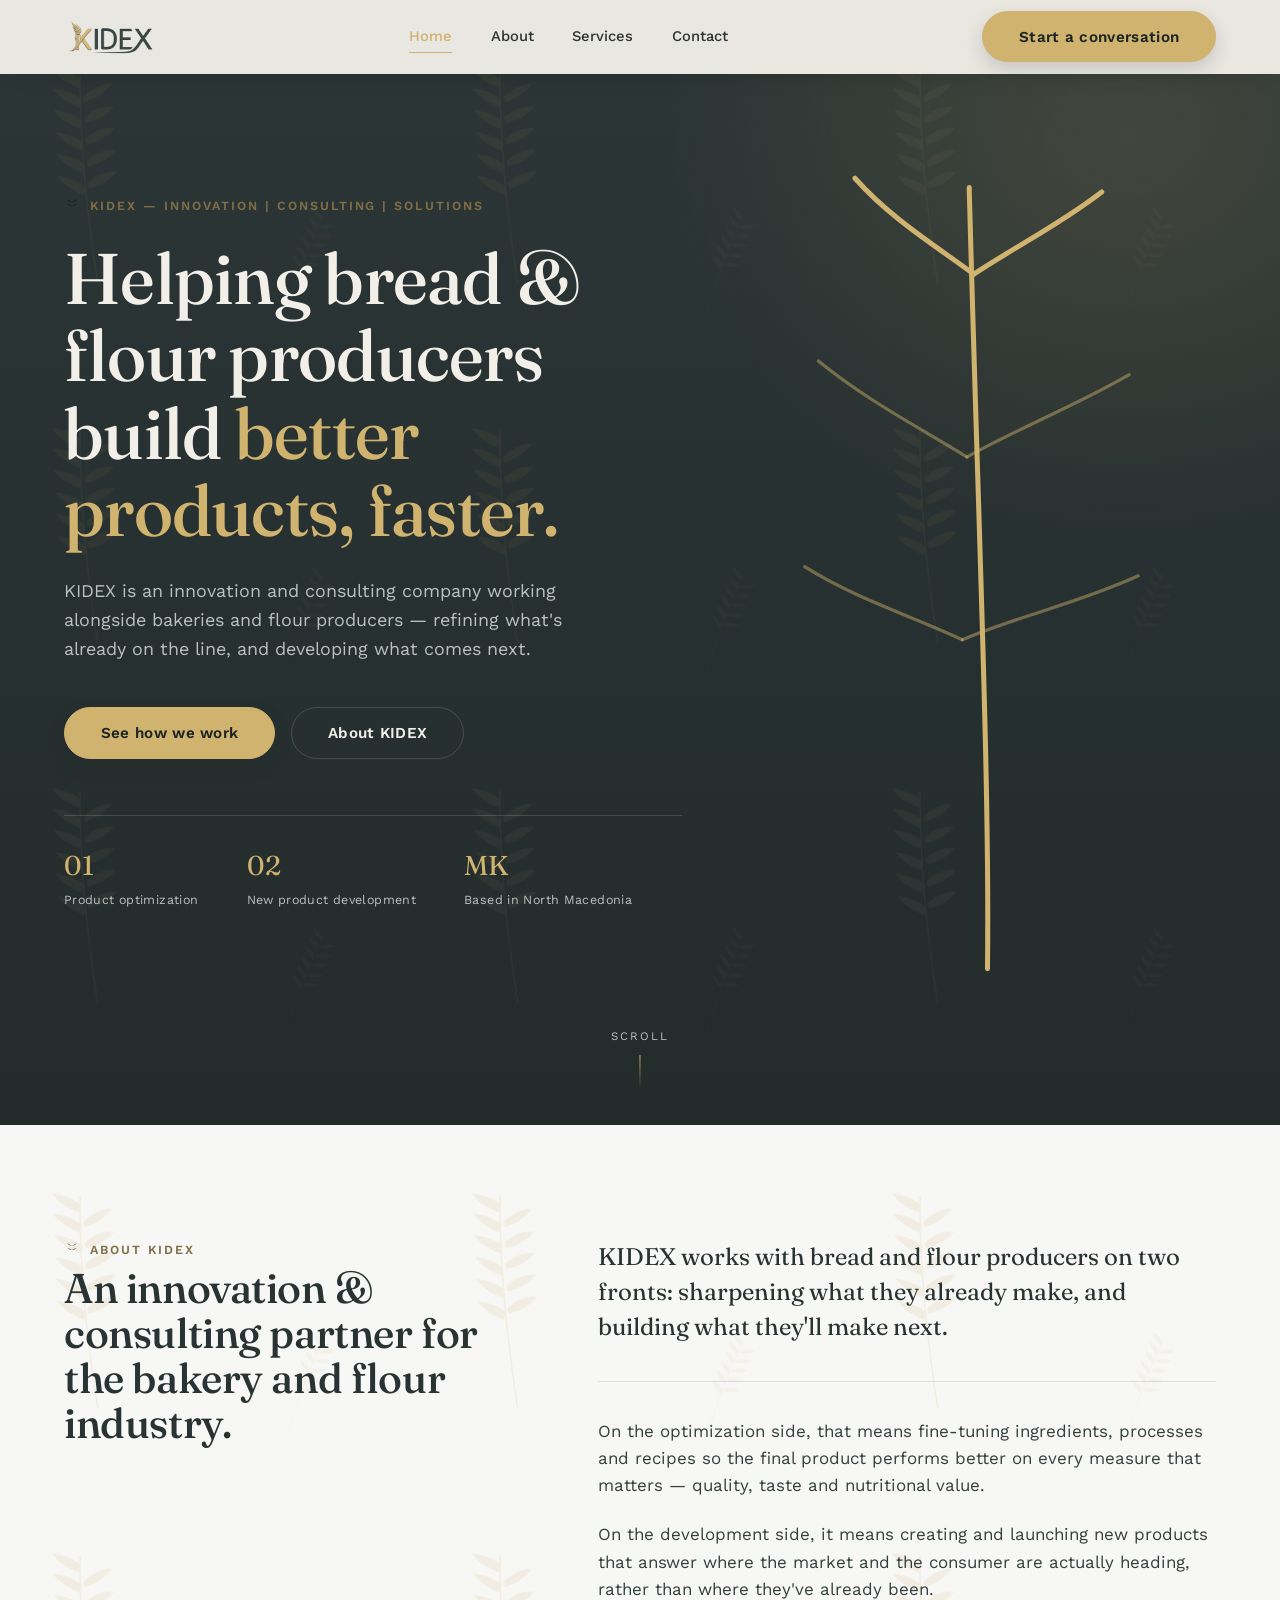
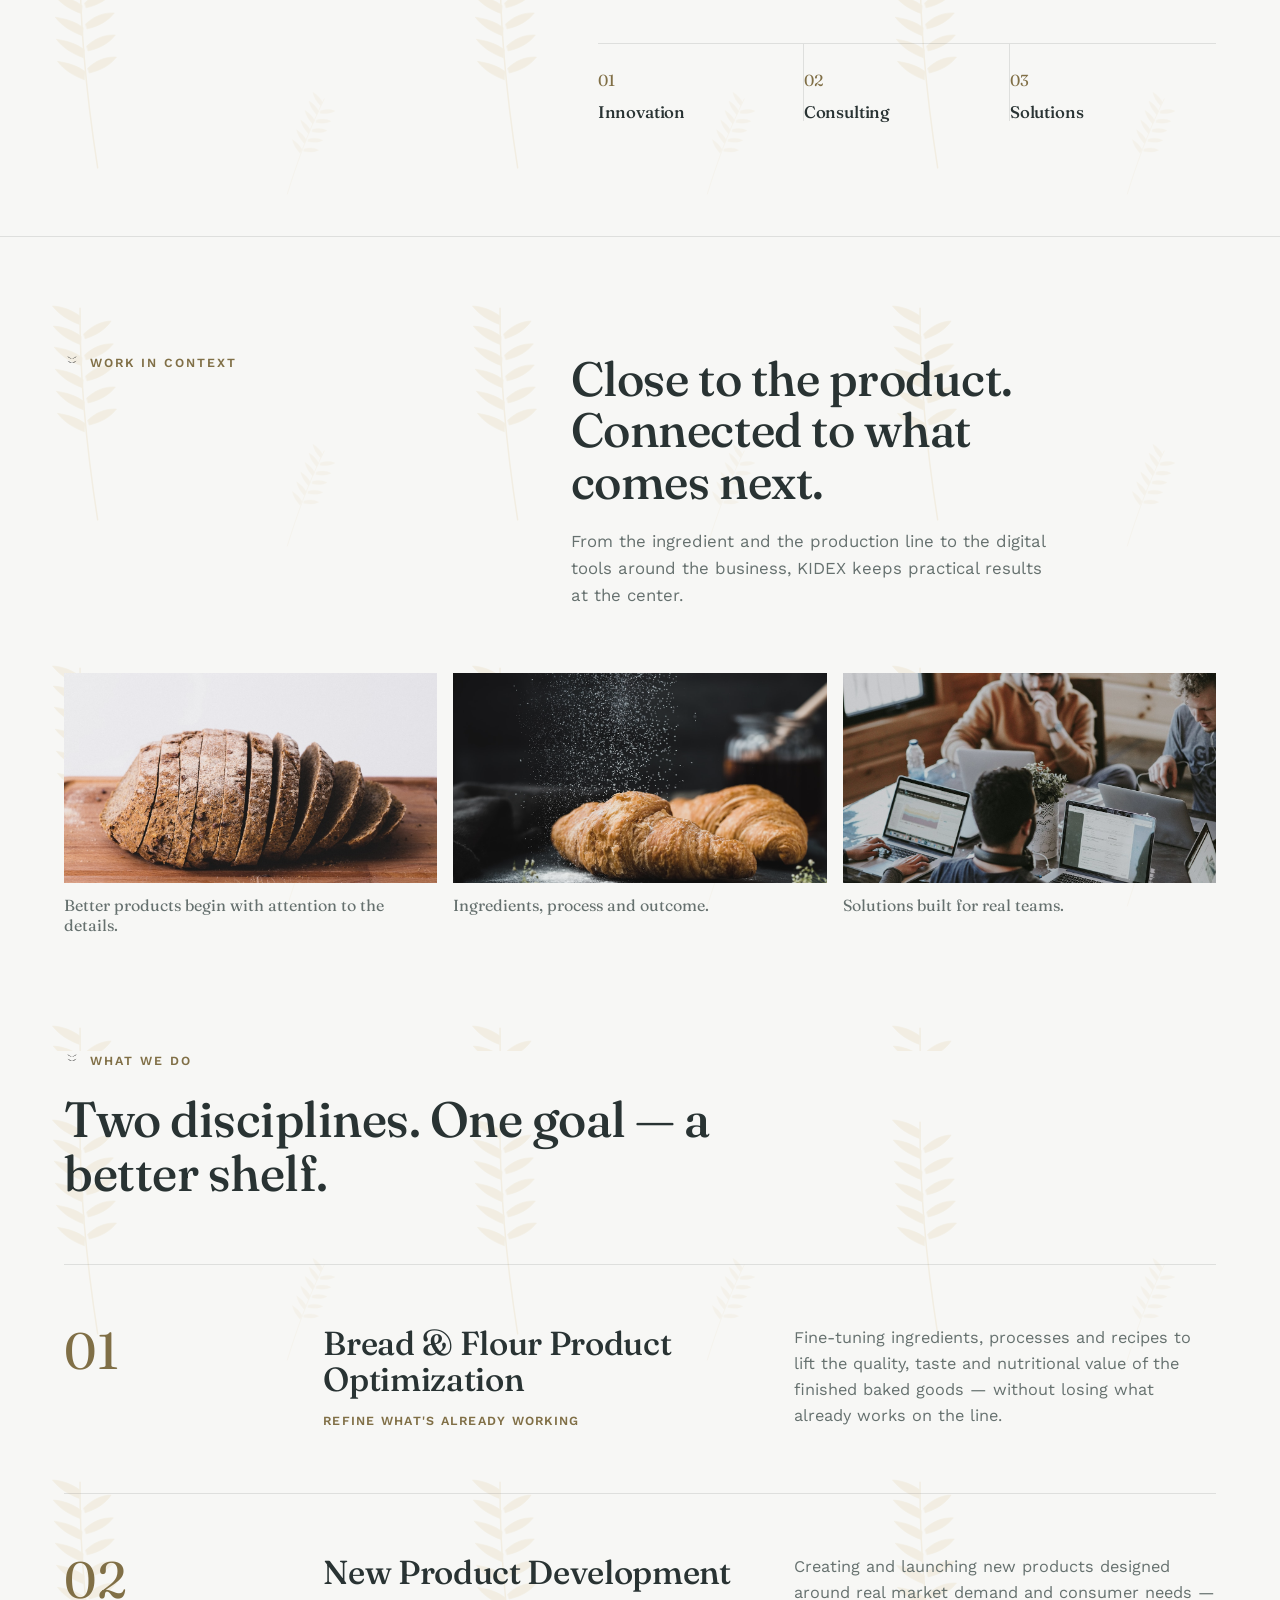
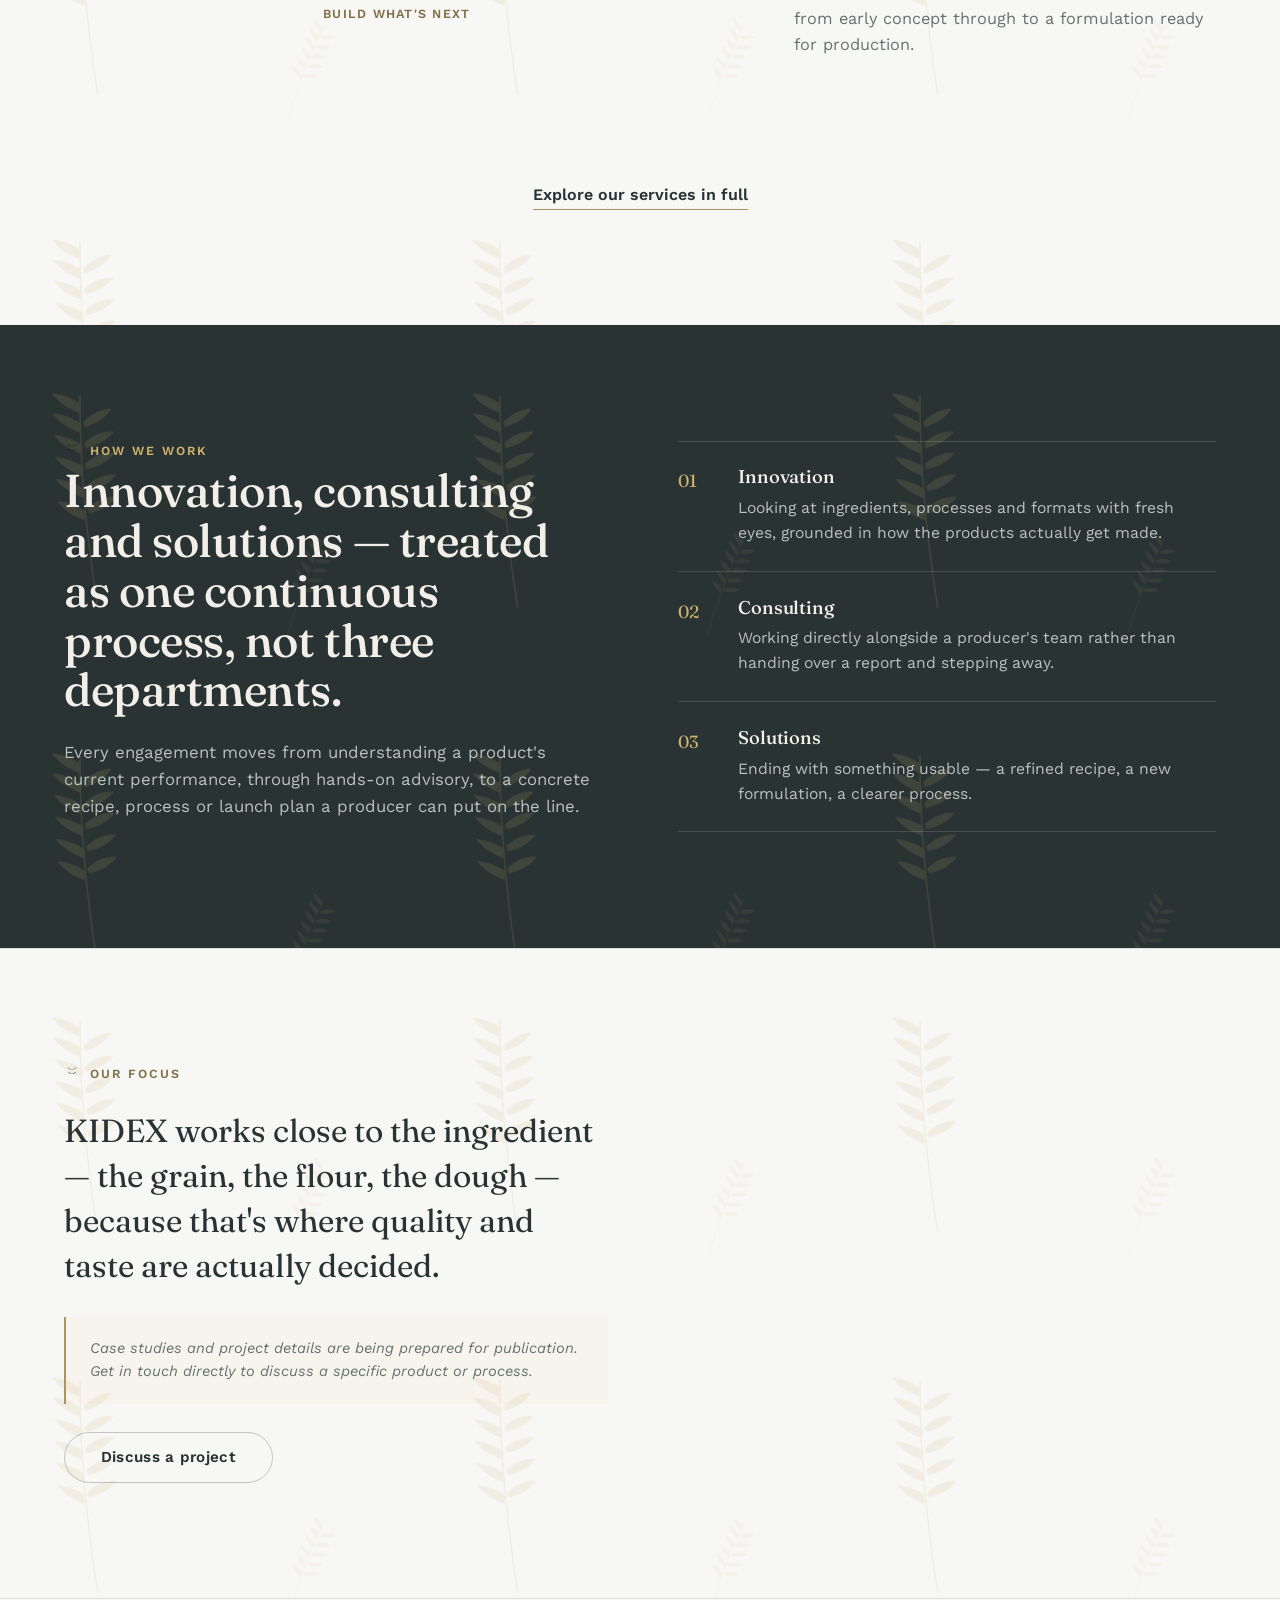
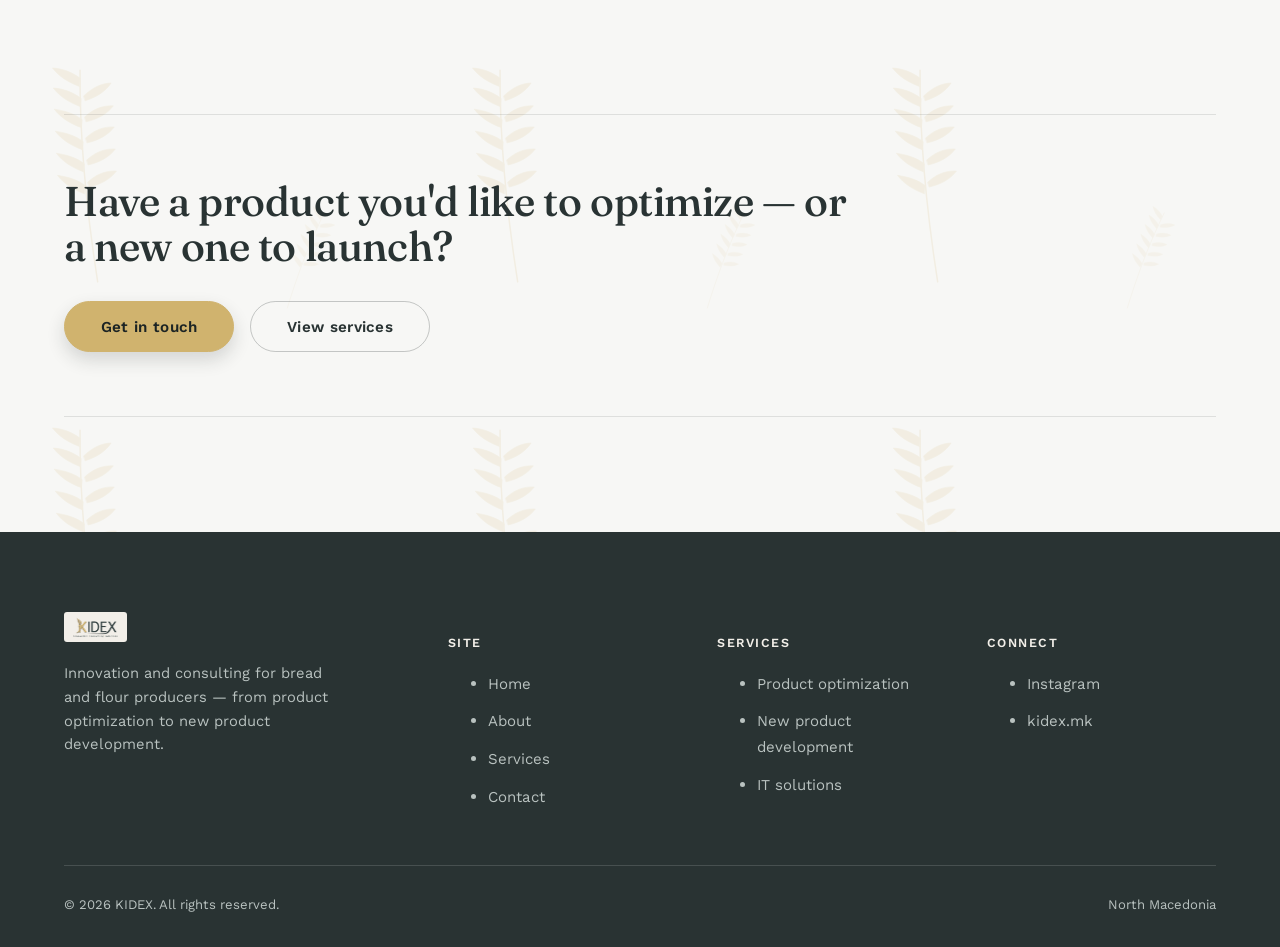
==== index.html @ 9da14a00 "Build KIDEX website" ====
<!doctype html>
<html lang="en">
<head>
<meta charset="UTF-8">
<meta name="viewport" content="width=device-width, initial-scale=1.0">
<title>KIDEX — Innovation, Consulting &amp; Solutions for Bread &amp; Flour Producers</title>
<meta name="description" content="KIDEX is an innovation and consulting company working with bread and flour producers to optimize products and develop new ones — Innovation | Consulting | Solutions.">
<meta name="theme-color" content="#293333">

<!-- Open Graph -->
<meta property="og:type" content="website">
<meta property="og:site_name" content="KIDEX">
<meta property="og:title" content="KIDEX — Innovation, Consulting &amp; Solutions">
<meta property="og:description" content="Bread and flour product optimization and new product development for producers who want to move faster and taste better.">
<meta property="og:image" content="images/kidex-logo-horizontal.png">
<meta property="og:url" content="https://www.kidex.mk/">

<link rel="icon" type="image/png" sizes="32x32" href="favicon/favicon-32.png">
<link rel="icon" type="image/png" sizes="16x16" href="favicon/favicon-16.png">
<link rel="apple-touch-icon" sizes="180x180" href="favicon/favicon-180.png">
<link rel="icon" type="image/png" sizes="192x192" href="favicon/favicon-192.png">

<link rel="preconnect" href="https://fonts.googleapis.com">
<link rel="preconnect" href="https://fonts.gstatic.com" crossorigin>
<link href="https://fonts.googleapis.com/css2?family=Fraunces:opsz,wght@9..144,300;9..144,400;9..144,500;9..144,600&amp;family=Work+Sans:wght@400;500;600&amp;display=swap" rel="stylesheet">

<link rel="stylesheet" href="css/style.css">
</head>
<body>

<!-- Icon sprite (reused across the page via <use>) -->
<svg width="0" height="0" style="position:absolute" aria-hidden="true">
  <symbol id="icon-sprig" viewBox="0 0 24 24">
    <path d="M12 22 C12 16 12 8 12 2" stroke-width="1.6"/>
    <path d="M12 6 C9 5 6.5 4 5 2" stroke-width="1.6"/>
    <path d="M12 6 C15 5 17.5 4 19 2" stroke-width="1.6"/>
    <path d="M12 12 C9 11.3 6.8 10.3 5.3 8.6" stroke-width="1.6"/>
    <path d="M12 12 C15 11.3 17.2 10.3 18.7 8.6" stroke-width="1.6"/>
  </symbol>
  <symbol id="icon-arrow" viewBox="0 0 16 16">
    <path d="M1 8h13.5M9 2.5 15 8l-6 5.5" stroke-width="1.6" fill="none" stroke-linecap="round" stroke-linejoin="round"/>
  </symbol>
  <symbol id="icon-instagram" viewBox="0 0 24 24">
    <rect x="3" y="3" width="18" height="18" rx="5" stroke-width="1.6" fill="none"/>
    <circle cx="12" cy="12" r="4.2" stroke-width="1.6" fill="none"/>
    <circle cx="17.4" cy="6.6" r="1.1" fill="currentColor" stroke="none"/>
  </symbol>
</svg>

<header class="site-header" id="site-header">
  <div class="container">
    <a href="index.html" class="brand" aria-label="KIDEX home">
      <img src="images/kidex-logo-nav.png" alt="KIDEX — Innovation, Consulting, Solutions">
    </a>

    <nav class="main-nav" aria-label="Primary">
      <a href="index.html" aria-current="page">Home</a>
      <a href="about.html">About</a>
      <a href="services.html">Services</a>
      <a href="contact.html">Contact</a>
    </nav>

    <div class="nav-actions">
      <a href="contact.html" class="btn btn-primary desktop-only">
        Start a conversation <svg><use href="#icon-arrow" xlink:href="#icon-arrow"></use></svg>
      </a>
      <button class="hamburger" aria-label="Open menu" aria-expanded="false" aria-controls="mobile-panel">
        <span></span><span></span><span></span>
      </button>
    </div>
  </div>
</header>

<div class="mobile-panel" id="mobile-panel">
  <nav aria-label="Mobile">
    <a href="index.html" aria-current="page">Home</a>
    <a href="about.html">About</a>
    <a href="services.html">Services</a>
    <a href="contact.html">Contact</a>
  </nav>
  <a href="contact.html" class="btn btn-outline">Start a conversation <svg><use href="#icon-arrow" xlink:href="#icon-arrow"></use></svg></a>
</div>

<main id="main">

  <!-- ============ HERO ============ -->
  <section class="hero">
    <div class="container">
      <div class="hero-copy">
        <span class="eyebrow"><svg class="sprig"><use href="#icon-sprig" xlink:href="#icon-sprig"></use></svg>KIDEX — Innovation | Consulting | Solutions</span>
        <h1>Helping bread &amp; flour producers build <em>better products, faster.</em></h1>
        <p class="lede">KIDEX is an innovation and consulting company working alongside bakeries and flour producers — refining what's already on the line, and developing what comes next.</p>
        <div class="hero-actions">
          <a href="services.html" class="btn btn-primary">See how we work <svg><use href="#icon-arrow" xlink:href="#icon-arrow"></use></svg></a>
          <a href="about.html" class="btn btn-outline">About KIDEX</a>
        </div>
        <div class="hero-meta">
          <div><span>01</span><small>Product optimization</small></div>
          <div><span>02</span><small>New product development</small></div>
          <div><span>MK</span><small>Based in North Macedonia</small></div>
        </div>
      </div>
      <div class="hero-visual" aria-hidden="true">
        <svg class="wheat-draw" viewBox="0 0 200 400" xmlns="http://www.w3.org/2000/svg">
          <path class="wheat-stroke" d="M100,382 C101,300 96,190 92,40"/>
          <path class="wheat-stroke" d="M94,78 C78,66 58,54 42,36"/>
          <path class="wheat-stroke" d="M94,78 C112,66 132,56 150,42"/>
          <path class="wheat-stroke soft" d="M91,158 C72,146 48,134 26,116"/>
          <path class="wheat-stroke soft" d="M91,158 C112,146 138,136 162,122"/>
          <path class="wheat-stroke soft" d="M89,238 C68,228 42,220 20,206"/>
          <path class="wheat-stroke soft" d="M89,238 C112,228 140,222 166,210"/>
        </svg>
      </div>
    </div>
    <div class="scroll-cue"><span>Scroll</span><span class="line"></span></div>
  </section>

  <!-- ============ ABOUT ============ -->
  <section class="on-light">
    <div class="container about-grid">
      <div class="about-intro reveal">
        <span class="eyebrow"><svg class="sprig"><use href="#icon-sprig" xlink:href="#icon-sprig"></use></svg>About KIDEX</span>
        <h2>An innovation &amp; consulting partner for the bakery and flour industry.</h2>
      </div>
      <div class="about-copy reveal">
        <p class="lead">KIDEX works with bread and flour producers on two fronts: sharpening what they already make, and building what they'll make next.</p>
        <div class="about-divider"></div>
        <p>On the optimization side, that means fine-tuning ingredients, processes and recipes so the final product performs better on every measure that matters — quality, taste and nutritional value.</p>
        <p>On the development side, it means creating and launching new products that answer where the market and the consumer are actually heading, rather than where they've already been.</p>

        <div class="about-pillars">
          <div><span class="num">01</span><h3>Innovation</h3></div>
          <div><span class="num">02</span><h3>Consulting</h3></div>
          <div><span class="num">03</span><h3>Solutions</h3></div>
        </div>
      </div>
    </div>
  </section>

  <!-- ============ WORK IN CONTEXT ============ -->
  <section class="photo-band on-light">
    <div class="container">
      <div class="photo-head reveal">
        <span class="eyebrow"><svg class="sprig"><use href="#icon-sprig" xlink:href="#icon-sprig"></use></svg>Work in context</span>
        <h2>Close to the product. Connected to what comes next.</h2>
        <p>From the ingredient and the production line to the digital tools around the business, KIDEX keeps practical results at the center.</p>
      </div>
      <div class="photo-grid reveal-stagger">
        <figure>
          <img src="images/bread-shelf.jpg" alt="Sliced whole-grain bread on a wooden board" loading="lazy">
          <figcaption>Better products begin with attention to the details.</figcaption>
        </figure>
        <figure>
          <img src="images/flour-detail.jpg" alt="Flour falling over freshly baked croissants" loading="lazy">
          <figcaption>Ingredients, process and outcome.</figcaption>
        </figure>
        <figure>
          <img src="images/digital-team.jpg" alt="Digital team collaborating around laptops in a warm workspace" loading="lazy">
          <figcaption>Solutions built for real teams.</figcaption>
        </figure>
      </div>
    </div>
  </section>

  <!-- ============ SERVICES (condensed) ============ -->
  <section class="on-light" style="padding-top:0;">
    <div class="container">
      <div class="section-head reveal">
        <span class="eyebrow"><svg class="sprig"><use href="#icon-sprig" xlink:href="#icon-sprig"></use></svg>What we do</span>
        <h2>Two disciplines. One goal — a better shelf.</h2>
      </div>

      <div class="service-row reveal">
        <div class="service-index">01</div>
        <div class="service-title">
          <h3>Bread &amp; Flour Product Optimization</h3>
          <span class="tag">Refine what's already working</span>
        </div>
        <div class="service-desc">
          <p>Fine-tuning ingredients, processes and recipes to lift the quality, taste and nutritional value of the finished baked goods — without losing what already works on the line.</p>
        </div>
      </div>

      <div class="service-row reveal">
        <div class="service-index">02</div>
        <div class="service-title">
          <h3>New Product Development</h3>
          <span class="tag">Build what's next</span>
        </div>
        <div class="service-desc">
          <p>Creating and launching new products designed around real market demand and consumer needs — from early concept through to a formulation ready for production.</p>
        </div>
      </div>

      <div class="text-center mt-lg reveal">
        <a href="services.html" class="btn-ghost">Explore our services in full <svg style="width:14px;height:14px;display:inline-block;vertical-align:-2px;margin-left:4px;"><use href="#icon-arrow" xlink:href="#icon-arrow"></use></svg></a>
      </div>
    </div>
  </section>

  <!-- ============ APPROACH (dark statement) ============ -->
  <section class="on-dark">
    <div class="container approach">
      <div class="approach-statement reveal">
        <span class="eyebrow"><svg class="sprig"><use href="#icon-sprig" xlink:href="#icon-sprig"></use></svg>How we work</span>
        <h2>Innovation, consulting and solutions — treated as one continuous process, not three departments.</h2>
        <p style="margin-top:1.5rem; color: var(--text-on-dark-muted); font-size:1.05rem;">Every engagement moves from understanding a product's current performance, through hands-on advisory, to a concrete recipe, process or launch plan a producer can put on the line.</p>
      </div>
      <div class="approach-list reveal">
        <div class="approach-item">
          <span class="mark">01</span>
          <div><h4>Innovation</h4><p>Looking at ingredients, processes and formats with fresh eyes, grounded in how the products actually get made.</p></div>
        </div>
        <div class="approach-item">
          <span class="mark">02</span>
          <div><h4>Consulting</h4><p>Working directly alongside a producer's team rather than handing over a report and stepping away.</p></div>
        </div>
        <div class="approach-item">
          <span class="mark">03</span>
          <div><h4>Solutions</h4><p>Ending with something usable — a refined recipe, a new formulation, a clearer process.</p></div>
        </div>
      </div>
    </div>
  </section>

  <!-- ============ WORK / FOCUS ============ -->
  <section class="on-light work-band">
    <svg class="wheat-background" viewBox="0 0 260 220" aria-hidden="true">
      <defs>
        <pattern id="wheat-repeat" width="260" height="220" patternUnits="userSpaceOnUse">
          <g class="wheat-motif" transform="translate(18 10) rotate(-12 35 100)">
            <path class="wheat-stem" d="M35 195 C35 140 38 85 48 18"/>
            <path class="wheat-grain" d="M45 45 C29 41 18 32 11 20 C27 23 39 30 48 39 Z"/>
            <path class="wheat-grain" d="M48 35 C39 26 36 16 37 5 C47 12 51 22 51 32 Z"/>
            <path class="wheat-grain" d="M49 27 C56 16 65 9 77 5 C73 17 64 26 52 33 Z"/>
            <path class="wheat-grain" d="M43 65 C27 61 16 52 9 40 C25 43 37 50 46 59 Z"/>
            <path class="wheat-grain" d="M41 85 C26 81 15 73 9 61 C24 64 35 71 44 79 Z"/>
            <path class="wheat-grain" d="M39 105 C25 101 14 93 8 81 C23 84 34 91 42 99 Z"/>
          </g>
          <g class="wheat-motif wheat-motif-light" transform="translate(142 104) scale(0.58) rotate(18 35 100)">
            <path class="wheat-stem" d="M35 195 C35 140 38 85 48 18"/>
            <path class="wheat-grain" d="M45 45 C29 41 18 32 11 20 C27 23 39 30 48 39 Z"/>
            <path class="wheat-grain" d="M48 35 C39 26 36 16 37 5 C47 12 51 22 51 32 Z"/>
            <path class="wheat-grain" d="M49 27 C56 16 65 9 77 5 C73 17 64 26 52 33 Z"/>
            <path class="wheat-grain" d="M43 65 C27 61 16 52 9 40 C25 43 37 50 46 59 Z"/>
            <path class="wheat-grain" d="M41 85 C26 81 15 73 9 61 C24 64 35 71 44 79 Z"/>
          </g>
          <path class="wheat-seed" d="M220 45 C228 38 236 38 243 44 C236 51 228 51 220 45 Z"/>
          <path class="wheat-seed" d="M92 181 C99 174 107 174 114 180 C107 187 99 187 92 181 Z"/>
        </pattern>
      </defs>
      <rect width="100%" height="100%" fill="url(#wheat-repeat)"/>
    </svg>
    <svg class="wheat-background-natural" viewBox="0 0 520 440" aria-hidden="true">
      <g class="natural-stalk natural-stalk-back" transform="translate(56 28) rotate(-8 70 200)">
        <path class="natural-stem" d="M70 390 C68 290 72 190 91 44"/>
        <g class="natural-grains">
          <ellipse cx="77" cy="78" rx="13" ry="31" transform="rotate(-42 77 78)"/>
          <ellipse cx="97" cy="101" rx="13" ry="31" transform="rotate(42 97 101)"/>
          <ellipse cx="75" cy="121" rx="13" ry="31" transform="rotate(-42 75 121)"/>
          <ellipse cx="94" cy="145" rx="13" ry="31" transform="rotate(42 94 145)"/>
          <ellipse cx="72" cy="166" rx="13" ry="31" transform="rotate(-42 72 166)"/>
          <ellipse cx="90" cy="190" rx="13" ry="31" transform="rotate(42 90 190)"/>
        </g>
        <path class="natural-awn" d="M87 52 C65 33 51 15 43 -2 M91 55 C107 31 120 13 139 0"/>
      </g>
      <g class="natural-stalk natural-stalk-main" transform="translate(190 0)">
        <path class="natural-stem" d="M70 420 C68 300 70 184 91 28"/>
        <g class="natural-grains">
          <ellipse cx="77" cy="63" rx="14" ry="34" transform="rotate(-42 77 63)"/>
          <ellipse cx="100" cy="89" rx="14" ry="34" transform="rotate(42 100 89)"/>
          <ellipse cx="75" cy="114" rx="14" ry="34" transform="rotate(-42 75 114)"/>
          <ellipse cx="97" cy="140" rx="14" ry="34" transform="rotate(42 97 140)"/>
          <ellipse cx="72" cy="166" rx="14" ry="34" transform="rotate(-42 72 166)"/>
          <ellipse cx="94" cy="192" rx="14" ry="34" transform="rotate(42 94 192)"/>
          <ellipse cx="69" cy="217" rx="14" ry="34" transform="rotate(-42 69 217)"/>
        </g>
        <path class="natural-awn" d="M87 37 C63 18 49 0 40 -22 M91 40 C110 17 125 0 144 -18"/>
      </g>
      <g class="natural-stalk natural-stalk-back" transform="translate(370 84) rotate(10 70 180)">
        <path class="natural-stem" d="M70 330 C68 250 70 170 88 38"/>
        <g class="natural-grains">
          <ellipse cx="76" cy="70" rx="12" ry="29" transform="rotate(-42 76 70)"/>
          <ellipse cx="96" cy="93" rx="12" ry="29" transform="rotate(42 96 93)"/>
          <ellipse cx="74" cy="116" rx="12" ry="29" transform="rotate(-42 74 116)"/>
          <ellipse cx="94" cy="139" rx="12" ry="29" transform="rotate(42 94 139)"/>
          <ellipse cx="72" cy="162" rx="12" ry="29" transform="rotate(-42 72 162)"/>
        </g>
        <path class="natural-awn" d="M85 46 C65 28 52 10 44 -8 M89 48 C105 28 119 12 136 0"/>
      </g>
    </svg>
    <div class="container work-grid">
      <div class="work-copy reveal">
        <span class="eyebrow"><svg class="sprig"><use href="#icon-sprig" xlink:href="#icon-sprig"></use></svg>Our focus</span>
        <p class="lead" style="margin-top:1.25rem;">KIDEX works close to the ingredient — the grain, the flour, the dough — because that's where quality and taste are actually decided.</p>
        <div class="work-note">
          Case studies and project details are being prepared for publication. Get in touch directly to discuss a specific product or process.
        </div>
        <a href="contact.html" class="btn btn-outline-dark" style="margin-top:1.75rem;">Discuss a project <svg><use href="#icon-arrow" xlink:href="#icon-arrow"></use></svg></a>
      </div>
    </div>
  </section>

  <!-- ============ CTA ============ -->
  <section class="cta-band">
    <div class="container">
      <div class="cta-inner reveal">
        <h2>Have a product you'd like to optimize — or a new one to launch?</h2>
        <div class="cta-actions">
          <a href="contact.html" class="btn btn-primary">Get in touch <svg><use href="#icon-arrow" xlink:href="#icon-arrow"></use></svg></a>
          <a href="services.html" class="btn btn-outline-dark">View services</a>
        </div>
      </div>
    </div>
  </section>

</main>

<footer class="site-footer">
  <div class="container">
    <div class="footer-top">
      <div class="footer-brand">
        <img src="images/kidex-logo-full.png" alt="KIDEX — Innovation, Consulting, Solutions">
        <p>Innovation and consulting for bread and flour producers — from product optimization to new product development.</p>
      </div>
      <div class="footer-col">
        <h5>Site</h5>
        <ul>
          <li><a href="index.html">Home</a></li>
          <li><a href="about.html">About</a></li>
          <li><a href="services.html">Services</a></li>
          <li><a href="contact.html">Contact</a></li>
        </ul>
      </div>
      <div class="footer-col">
        <h5>Services</h5>
        <ul>
          <li><a href="services.html#optimization">Product optimization</a></li>
          <li><a href="services.html#development">New product development</a></li>
          <li><a href="services.html#it-solutions">IT solutions</a></li>
        </ul>
      </div>
      <div class="footer-col">
        <h5>Connect</h5>
        <ul>
          <li><a href="https://www.instagram.com/kidex.mk/" target="_blank" rel="noopener">Instagram</a></li>
          <li><a href="https://www.kidex.mk" target="_blank" rel="noopener">kidex.mk</a></li>
        </ul>
      </div>
    </div>
    <div class="footer-bottom">
      <span>&copy; <span data-year>2026</span> KIDEX. All rights reserved.</span>
      <span class="made">North Macedonia</span>
    </div>
  </div>
</footer>

<script src="js/script.js"></script>
</body>
</html>
---- css/style.css ----
/* ==========================================================================
   KIDEX — Innovation | Consulting | Solutions
   Stylesheet
   ========================================================================== */

/* ---------- Design tokens ---------- */
:root {
  /* Brand colors */
  --charcoal: #384646;
  --charcoal-dark: #293333;
  --charcoal-darker: #1c2424;
  --gold: #D0B36E;
  --gold-accent: #AB945E;
  --gold-text: #806F46; /* darkened gold — meets 4.5:1 text contrast on light backgrounds */
  --white: #F2EFE9;
  --bg-light: #F7F7F5;
  --bg-line: rgba(41, 51, 51, 0.12);
  --bg-line-on-dark: rgba(255, 255, 255, 0.14);

  /* Text */
  --text-body: #33403f;
  --text-muted: #66716f;
  --text-on-dark: #f2efe9;
  --text-on-dark-muted: #b9c2c0;

  /* Type */
  --font-display: "Fraunces", "Iowan Old Style", Georgia, serif;
  --font-body: "Work Sans", -apple-system, BlinkMacSystemFont, "Segoe UI", sans-serif;

  /* Layout */
  --container: 1280px;
  --gutter: clamp(1.5rem, 5vw, 4rem);
  --section-pad: clamp(4.5rem, 9vw, 8rem);

  /* Motion */
  --ease: cubic-bezier(0.16, 1, 0.3, 1);
  --dur-s: 0.35s;
  --dur-m: 0.6s;
  --dur-l: 1.1s;
}

/* ---------- Reset ---------- */
*, *::before, *::after { box-sizing: border-box; }
html { scroll-behavior: smooth; }
body, h1, h2, h3, h4, p, figure, blockquote, dl, dd, ul, ol { margin: 0; }
ul[class], ol[class] { list-style: none; padding: 0; }
img, picture, svg { display: block; max-width: 100%; }
input, button, textarea, select { font: inherit; color: inherit; }
button { cursor: pointer; }
a { color: inherit; text-decoration: none; }

@media (prefers-reduced-motion: reduce) {
  html { scroll-behavior: auto; }
  *, *::before, *::after {
    animation-duration: 0.001ms !important;
    animation-iteration-count: 1 !important;
    transition-duration: 0.001ms !important;
    scroll-behavior: auto !important;
  }
  .reveal,
  .reveal-stagger > * {
    opacity: 1;
    transform: none;
  }
}

/* ---------- Base ---------- */
body {
  font-family: var(--font-body);
  color: var(--text-body);
  background: var(--white);
  line-height: 1.6;
  -webkit-font-smoothing: antialiased;
  font-feature-settings: "liga" 1, "kern" 1;
}

h1, h2, h3, h4 {
  font-family: var(--font-display);
  color: var(--charcoal-dark);
  font-weight: 500;
  line-height: 1.08;
  letter-spacing: -0.01em;
}

p { max-width: 62ch; }

.container {
  max-width: var(--container);
  margin-inline: auto;
  padding-inline: var(--gutter);
}

section { position: relative; padding-block: var(--section-pad); isolation: isolate; }
section > * { position: relative; z-index: 1; }
section:not(.hero):not(.page-hero)::after,
.hero::after,
.page-hero::after {
  content: "";
  position: absolute;
  inset: 0;
  z-index: 0;
  background-image: url("../images/wheat-pattern.svg?v=4");
  background-repeat: repeat;
  background-size: 420px 360px;
  opacity: 0.14;
  pointer-events: none;
}
section.on-dark::after,
.hero::after,
.page-hero::after { opacity: 0.055; }

/* Focus states */
a:focus-visible,
button:focus-visible,
input:focus-visible,
textarea:focus-visible {
  outline: 2px solid var(--gold);
  outline-offset: 3px;
  border-radius: 2px;
}

/* ---------- Eyebrow / labels ---------- */
.eyebrow {
  display: inline-flex;
  align-items: center;
  gap: 0.6rem;
  font-family: var(--font-body);
  font-weight: 600;
  font-size: 0.78rem;
  letter-spacing: 0.16em;
  text-transform: uppercase;
  color: var(--gold-text);
}
.eyebrow .sprig { width: 16px; height: 16px; flex-shrink: 0; }
.eyebrow .sprig path { stroke: var(--gold-accent); }
section.on-dark .eyebrow { color: var(--gold); }
section.on-dark .eyebrow .sprig path { stroke: var(--gold); }

/* ---------- Buttons ---------- */
.btn {
  display: inline-flex;
  align-items: center;
  justify-content: center;
  gap: 0;
  min-height: 3.2rem;
  padding: 0.9rem clamp(1.45rem, 2.8vw, 2.25rem);
  font-family: var(--font-body);
  font-weight: 600;
  font-size: 0.95rem;
  letter-spacing: 0.02em;
  line-height: 1.2;
  text-align: center;
  border-radius: 999px;
  border: 1px solid transparent;
  transition: transform var(--dur-s) var(--ease), background var(--dur-s) var(--ease), border-color var(--dur-s) var(--ease), color var(--dur-s) var(--ease), box-shadow var(--dur-s) var(--ease);
  white-space: nowrap;
}
.btn svg { display: none; }
.btn:active { transform: translateY(0); }

.btn-primary {
  background: var(--gold);
  color: var(--charcoal-darker);
  border-color: var(--gold);
  box-shadow: 0 8px 18px rgba(28, 36, 36, 0.16);
}
.btn-primary:hover { background: #dbc186; transform: translateY(-2px); box-shadow: 0 12px 24px rgba(28, 36, 36, 0.22); }

.btn-outline {
  border-color: var(--bg-line-on-dark);
  color: var(--text-on-dark);
  background: transparent;
}
.btn-outline:hover { border-color: var(--gold); color: var(--gold); background: rgba(208,179,110,0.08); transform: translateY(-2px); }

.btn-outline-dark {
  border-color: rgba(41,51,51,0.25);
  color: var(--charcoal-dark);
  background: transparent;
}
.btn-outline-dark:hover { border-color: var(--gold-accent); color: var(--gold-text); background: rgba(208,179,110,0.1); transform: translateY(-2px); }

.btn-ghost {
  display: inline-flex;
  align-items: center;
  justify-content: center;
  gap: 0;
  padding: 0;
  border: none;
  color: var(--charcoal-dark);
  font-weight: 600;
  line-height: 1.3;
  text-align: center;
  border-bottom: 1px solid var(--gold-accent);
  border-radius: 0;
  padding-bottom: 0.2rem;
}
.btn-ghost svg { display: none !important; }
.btn-ghost:hover { color: var(--gold-text); }

/* ---------- Navigation ---------- */
.site-header {
  position: fixed;
  inset-block-start: 0;
  inset-inline: 0;
  z-index: 100;
  padding-block: 0.7rem;
  background: rgba(242, 239, 233, 0.96);
  transition: padding var(--dur-s) var(--ease), background var(--dur-s) var(--ease), box-shadow var(--dur-s) var(--ease);
  box-shadow: 0 10px 30px -22px rgba(0,0,0,0.45);
}
.site-header .container {
  display: flex;
  align-items: center;
  justify-content: space-between;
  gap: 1.5rem;
}
.site-header.is-scrolled {
  padding-block: 0.7rem;
  background: rgba(242, 239, 233, 0.98);
  backdrop-filter: blur(10px);
  box-shadow: 0 10px 30px -20px rgba(0,0,0,0.5);
}

.brand { display: flex; align-items: center; }
.brand img { height: 34px; width: auto; }

.main-nav { display: flex; align-items: center; gap: clamp(1.5rem, 3vw, 2.75rem); }
.main-nav a {
  position: relative;
  font-size: 0.92rem;
  font-weight: 500;
  color: var(--charcoal-dark);
  padding-block: 0.3rem;
}
.main-nav a::after {
  content: "";
  position: absolute;
  left: 0; right: 100%;
  bottom: 0;
  height: 1px;
  background: var(--gold);
  transition: right var(--dur-s) var(--ease);
}
.main-nav a:hover::after,
.main-nav a[aria-current="page"]::after { right: 0; }
.main-nav a[aria-current="page"] { color: var(--gold); }

.nav-actions { display: flex; align-items: center; gap: 1.25rem; }

.hamburger {
  display: none;
  width: 42px;
  height: 42px;
  border: 1px solid rgba(41, 51, 51, 0.25);
  background: transparent;
  align-items: center;
  justify-content: center;
  flex-direction: column;
  gap: 5px;
  border-radius: 2px;
}
.hamburger span {
  display: block;
  width: 18px;
  height: 1.5px;
  background: var(--charcoal-dark);
  transition: transform var(--dur-s) var(--ease), opacity var(--dur-s) var(--ease);
}
.hamburger[aria-expanded="true"] span:nth-child(1) { transform: translateY(6.5px) rotate(45deg); }
.hamburger[aria-expanded="true"] span:nth-child(2) { opacity: 0; }
.hamburger[aria-expanded="true"] span:nth-child(3) { transform: translateY(-6.5px) rotate(-45deg); }

.mobile-panel {
  position: fixed;
  inset: 0;
  z-index: 99;
  background: var(--charcoal-dark);
  display: flex;
  flex-direction: column;
  justify-content: center;
  padding: var(--gutter);
  transform: translateX(100%);
  transition: transform var(--dur-m) var(--ease);
}
.mobile-panel.is-open { transform: translateX(0); }
.mobile-panel nav { display: flex; flex-direction: column; gap: 1.6rem; }
.mobile-panel a {
  font-family: var(--font-display);
  font-size: clamp(1.8rem, 8vw, 2.6rem);
  color: var(--text-on-dark);
  font-weight: 500;
}
.mobile-panel a[aria-current="page"] { color: var(--gold); }
.mobile-panel .btn { margin-top: 2rem; align-self: flex-start; }

body.menu-open { overflow: hidden; }

/* ---------- Hero ---------- */
.hero {
  position: relative;
  min-height: 100vh;
  display: flex;
  align-items: center;
  background: var(--charcoal-dark);
  color: var(--text-on-dark);
  overflow: hidden;
  padding-block-start: 6rem;
}
.hero::before {
  content: "";
  position: absolute;
  inset: 0;
  background:
    radial-gradient(60% 60% at 88% 12%, rgba(208,179,110,0.14), transparent 60%),
    linear-gradient(180deg, #2c3636 0%, #232b2b 100%);
  z-index: 0;
}
.hero .container {
  position: relative;
  z-index: 1;
  display: grid;
  grid-template-columns: 1.15fr 0.85fr;
  gap: clamp(2rem, 6vw, 5rem);
  align-items: center;
}
.hero-copy .eyebrow { margin-bottom: 1.5rem; }
.hero-copy h1 {
  font-size: clamp(2.6rem, 5.6vw, 4.6rem);
  color: var(--white);
}
.hero-copy h1 em {
  font-style: normal;
  color: var(--gold);
}
.hero-copy .lede {
  margin-top: 1.75rem;
  font-size: clamp(1.05rem, 1.4vw, 1.25rem);
  color: var(--text-on-dark-muted);
  max-width: 46ch;
}
.hero-actions {
  margin-top: 2.75rem;
  display: flex;
  flex-wrap: wrap;
  gap: 1rem;
}
.hero-meta {
  margin-top: 3.5rem;
  display: flex;
  gap: clamp(1.75rem, 4vw, 3rem);
  border-top: 1px solid var(--bg-line-on-dark);
  padding-top: 1.75rem;
}
.hero-meta div span {
  display: block;
  font-family: var(--font-display);
  font-size: 1.7rem;
  color: var(--gold);
}
.hero-meta div small {
  display: block;
  font-size: 0.78rem;
  color: var(--text-on-dark-muted);
  margin-top: 0.2rem;
  letter-spacing: 0.03em;
}

.hero-visual { position: relative; display: flex; justify-content: center; align-items: center; }
.hero-visual svg { width: min(100%, 460px); height: auto; }
.wheat-stroke {
  fill: none;
  stroke: var(--gold);
  stroke-width: 2.2;
  stroke-linecap: round;
  stroke-linejoin: round;
}
.wheat-stroke.soft { stroke: rgba(208,179,110,0.45); stroke-width: 1.4; }
.wheat-draw path {
  stroke-dasharray: 900;
  stroke-dashoffset: 900;
  animation: draw 2.6s var(--ease) forwards;
}
.wheat-draw path:nth-child(2) { animation-delay: 0.15s; }
.wheat-draw path:nth-child(3) { animation-delay: 0.3s; }
.wheat-draw path:nth-child(4) { animation-delay: 0.45s; }
.wheat-draw path:nth-child(5) { animation-delay: 0.6s; }
.wheat-draw path:nth-child(6) { animation-delay: 0.75s; }
.wheat-draw path:nth-child(7) { animation-delay: 0.9s; }
@keyframes draw { to { stroke-dashoffset: 0; } }

.scroll-cue {
  position: absolute;
  bottom: 2.25rem;
  left: 50%;
  transform: translateX(-50%);
  display: flex;
  flex-direction: column;
  align-items: center;
  gap: 0.6rem;
  z-index: 1;
  color: var(--text-on-dark-muted);
  font-size: 0.72rem;
  letter-spacing: 0.16em;
  text-transform: uppercase;
}
.scroll-cue .line { width: 1px; height: 34px; background: linear-gradient(var(--gold), transparent); animation: pulse-line 2.2s ease-in-out infinite; }
@keyframes pulse-line { 0%, 100% { opacity: 0.3; } 50% { opacity: 1; } }

/* ---------- Section headers ---------- */
.section-head {
  max-width: 46rem;
  margin-bottom: clamp(2.5rem, 6vw, 4rem);
}
.section-head h2 { margin-top: 1rem; font-size: clamp(2rem, 4.2vw, 3.1rem); }
.section-head.wide { max-width: 62rem; }
.section-head p { margin-top: 1.25rem; font-size: 1.08rem; color: var(--text-muted); }
section.on-dark .section-head p { color: var(--text-on-dark-muted); }
section.on-dark .section-head h2 { color: var(--white); }

.on-dark { background: var(--charcoal-dark); color: var(--text-on-dark); }
.on-light { background: var(--bg-light); }

/* ---------- About / editorial split ---------- */
.about-grid {
  display: grid;
  grid-template-columns: 0.85fr 1.15fr;
  gap: clamp(2.5rem, 6vw, 5rem);
}
.about-intro h2 {
  font-size: clamp(1.9rem, 3.4vw, 2.6rem);
}
.about-intro { position: sticky; top: 7rem; align-self: start; }
.about-copy p { color: var(--text-body); font-size: 1.06rem; margin-bottom: 1.4rem; max-width: 60ch; }
.about-copy p:last-child { margin-bottom: 0; }
.about-copy .lead {
  font-family: var(--font-display);
  font-size: 1.5rem;
  line-height: 1.45;
  color: var(--charcoal-dark);
  font-weight: 400;
}
.about-divider { height: 1px; background: var(--bg-line); margin-block: 2.25rem; width: 100%; }

.about-pillars {
  margin-top: 2.5rem;
  display: grid;
  grid-template-columns: repeat(3, 1fr);
  border-top: 1px solid var(--bg-line);
}
.about-pillars div { padding: 1.5rem 1.25rem 0 0; border-right: 1px solid var(--bg-line); }
.about-pillars div:last-child { border-right: none; }
.about-pillars .num { font-family: var(--font-display); color: var(--gold-text); font-size: 1rem; }
.about-pillars h3 { font-size: 1.05rem; margin-top: 0.6rem; }

/* ---------- Work in context / photography ---------- */
.photo-band { border-top: 1px solid var(--bg-line); }
.photo-head { display: grid; grid-template-columns: 0.8fr 1.2fr; column-gap: clamp(2rem, 6vw, 5rem); align-items: end; margin-bottom: clamp(2.5rem, 5vw, 4rem); }
.photo-head .eyebrow { align-self: start; }
.photo-head h2 { max-width: 16ch; font-size: clamp(2rem, 4vw, 3rem); }
.photo-head p { grid-column: 2; margin-top: 1.25rem; color: var(--text-muted); font-size: 1.05rem; max-width: 48ch; }
.photo-grid { display: grid; grid-template-columns: repeat(3, minmax(0, 1fr)); gap: 1rem; align-items: start; }
.photo-grid figure { min-width: 0; overflow: hidden; }
.photo-grid img { width: 100%; aspect-ratio: 16 / 9; object-fit: cover; filter: saturate(0.82); transition: filter var(--dur-s) var(--ease), transform var(--dur-s) var(--ease); }
.photo-grid figcaption { margin-top: 0.75rem; color: var(--text-muted); font-family: var(--font-display); font-size: 1rem; line-height: 1.3; }
@media (hover: hover) {
  .photo-grid figure:hover img { filter: saturate(1); transform: scale(1.015); }
}

  .support-photo-band { border-top: 1px solid var(--bg-line); }
  .support-photo-grid { display: grid; grid-template-columns: 1fr 1fr; gap: clamp(2rem, 6vw, 5rem); align-items: center; }
  .support-photo { min-width: 0; overflow: hidden; }
  .support-photo img { display: block; width: 100%; aspect-ratio: 16 / 9; object-fit: cover; filter: saturate(0.82); transition: filter var(--dur-s) var(--ease), transform var(--dur-s) var(--ease); }
  .support-photo:hover img { filter: saturate(1); transform: scale(1.015); }
  .support-photo-copy { max-width: 32rem; }
  .support-photo-copy h2 { margin-top: 1rem; font-size: clamp(2rem, 3.8vw, 2.8rem); }
  .support-photo-copy p { margin-top: 1.25rem; color: var(--text-muted); font-size: 1.05rem; }

/* ---------- Services (alternating editorial rows) ---------- */
.service-row {
  display: grid;
  grid-template-columns: 0.5fr 1fr 1fr;
  gap: clamp(1.5rem, 4vw, 3rem);
  align-items: start;
  padding-block: clamp(2.5rem, 5vw, 3.75rem);
  border-top: 1px solid var(--bg-line);
}
.service-row:last-of-type { border-bottom: 1px solid var(--bg-line); }
.service-index {
  font-family: var(--font-display);
  font-size: clamp(2.2rem, 4vw, 3.2rem);
  color: var(--gold-text);
  line-height: 1;
}
.service-title h3 {
  font-size: clamp(1.5rem, 2.6vw, 2.1rem);
  color: var(--charcoal-dark);
}
.service-title .tag {
  display: inline-block;
  margin-top: 0.9rem;
  font-size: 0.78rem;
  letter-spacing: 0.1em;
  text-transform: uppercase;
  color: var(--gold-text);
  font-weight: 600;
}
.service-desc p { color: var(--text-muted); font-size: 1.02rem; }
.service-desc ul { margin-top: 1.1rem; display: flex; flex-direction: column; gap: 0.6rem; }
.service-desc li {
  padding-left: 1.1rem;
  position: relative;
  font-size: 0.98rem;
  color: var(--text-body);
}
.service-desc li::before {
  content: "";
  position: absolute;
  left: 0; top: 0.55em;
  width: 6px; height: 1px;
  background: var(--gold-accent);
}

@media (hover: hover) {
  .service-row { transition: background var(--dur-s) var(--ease); }
  .service-row:hover { background: rgba(208,179,110,0.05); }
  .service-row:hover .service-index { color: var(--gold-text); }
}

/* ---------- IT Solutions ---------- */
.it-solutions { position: relative; overflow: hidden; background: var(--charcoal-dark); border-top: 1px solid rgba(208,179,110,0.2); }
.it-solutions::before { content: ""; position: absolute; inset: 0; background-image: linear-gradient(rgba(255,255,255,0.035) 1px, transparent 1px), linear-gradient(90deg, rgba(255,255,255,0.035) 1px, transparent 1px); background-size: 42px 42px; mask-image: linear-gradient(90deg, transparent, black 18%, black 82%, transparent); pointer-events: none; }
.it-solutions .container { position: relative; z-index: 1; }
.it-solutions .section-head { margin-bottom: clamp(2.5rem, 5vw, 4rem); }
.it-solutions .section-head h2 { max-width: 18ch; }
.it-grid { display: grid; grid-template-columns: repeat(3, 1fr); gap: 1px; background: var(--bg-line-on-dark); }
.it-card { min-width: 0; padding: clamp(1.5rem, 3vw, 2.25rem); background: #303c3c; border-top: 2px solid transparent; transition: border-color var(--dur-s) var(--ease), background var(--dur-s) var(--ease); }
.it-card:hover { border-top-color: var(--gold); background: #354242; }
.it-card-top { display: flex; align-items: center; justify-content: space-between; gap: 1rem; }
.it-number { color: var(--gold); font-family: var(--font-display); font-size: 1.25rem; }
.it-label { color: var(--text-on-dark-muted); font-size: 0.7rem; font-weight: 600; letter-spacing: 0.12em; text-transform: uppercase; text-align: right; }
.it-card h3 { margin-top: 2rem; color: var(--text-on-dark); font-size: clamp(1.45rem, 2.2vw, 1.9rem); }
.it-card > p { margin-top: 0.9rem; color: var(--text-on-dark-muted); font-size: 0.94rem; }
.it-list { display: flex; flex-direction: column; gap: 0.45rem; margin-top: 1.35rem; padding-top: 1.15rem; border-top: 1px solid var(--bg-line-on-dark); }
.it-list li { position: relative; padding-left: 1rem; color: var(--text-on-dark); font-size: 0.86rem; }
.it-list li::before { content: ""; position: absolute; left: 0; top: 0.65em; width: 5px; height: 1px; background: var(--gold); }
.it-visual { min-height: 122px; margin-top: 1.75rem; border: 1px solid rgba(208,179,110,0.35); background: rgba(28,36,36,0.48); }
.browser-visual { padding: 0.8rem; }
.browser-bar { display: flex; align-items: center; gap: 0.32rem; padding-bottom: 0.65rem; border-bottom: 1px solid var(--bg-line-on-dark); }
.browser-bar i { width: 6px; height: 6px; border-radius: 50%; background: var(--gold); opacity: 0.8; }
.browser-bar span { width: 46%; height: 5px; margin-left: auto; background: rgba(255,255,255,0.12); }
.browser-content { display: grid; grid-template-columns: 1.3fr 0.7fr; gap: 0.6rem; padding-top: 1rem; }
.browser-content b { display: block; height: 8px; background: rgba(255,255,255,0.16); }
.browser-content b:first-child { grid-column: 1 / -1; width: 70%; height: 15px; background: var(--gold); opacity: 0.85; }
.browser-content em { grid-column: 2; grid-row: 2 / span 2; background: rgba(208,179,110,0.24); }
.flow-visual { display: flex; align-items: center; justify-content: space-between; gap: 0.3rem; padding: 0.7rem; }
.flow-node { flex: 1; min-width: 0; padding: 0.65rem 0.25rem; border: 1px solid rgba(255,255,255,0.2); text-align: center; }
.flow-node-accent { border-color: var(--gold); background: rgba(208,179,110,0.12); }
.flow-node strong, .flow-node small { display: block; }
.flow-node strong { color: var(--text-on-dark); font-size: 0.68rem; }
.flow-node small { margin-top: 0.2rem; color: var(--gold); font-size: 0.62rem; }
.flow-arrow { color: var(--gold); font-size: 1rem; }
.it-cta { display: flex; align-items: center; justify-content: space-between; gap: 2rem; margin-top: clamp(2.5rem, 5vw, 4rem); padding-top: 1.75rem; border-top: 1px solid var(--bg-line-on-dark); }
.it-cta p { color: var(--text-on-dark-muted); font-family: var(--font-display); font-size: clamp(1.25rem, 2.5vw, 1.6rem); }

/* ---------- Approach / pillars statement (dark) ---------- */
.approach {
  display: grid;
  grid-template-columns: 1fr 1fr;
  gap: clamp(2rem, 6vw, 5rem);
  align-items: start;
}
.approach-statement h2 {
  font-size: clamp(2rem, 3.6vw, 2.9rem);
  color: var(--white);
}
.approach-list { display: flex; flex-direction: column; }
.approach-item {
  padding-block: 1.6rem;
  border-top: 1px solid var(--bg-line-on-dark);
  display: grid;
  grid-template-columns: 2.5rem 1fr;
  gap: 1.25rem;
}
.approach-item:last-child { border-bottom: 1px solid var(--bg-line-on-dark); }
.approach-item .mark { font-family: var(--font-display); color: var(--gold); font-size: 1.1rem; }
.approach-item h4 { color: var(--white); font-size: 1.15rem; font-weight: 500; }
.approach-item p { color: var(--text-on-dark-muted); margin-top: 0.5rem; font-size: 0.98rem; }

/* ---------- Work / focus section ---------- */
.work-band {
  position: relative;
  overflow: hidden;
  border-top: 1px solid var(--bg-line);
  border-bottom: 1px solid var(--bg-line);
}
.work-band .container { position: relative; z-index: 1; }
.wheat-background,
.wheat-background-natural { display: none; }
.wheat-background-natural { position: absolute; inset: 4% 3% auto auto; width: min(42vw, 520px); height: 92%; color: var(--gold-accent); opacity: 0.16; pointer-events: none; }
.natural-stalk { fill: currentColor; }
.natural-stalk-back { opacity: 0.48; }
.natural-stem, .natural-awn { fill: none; stroke: currentColor; stroke-linecap: round; stroke-width: 2; }
.natural-grains ellipse { stroke: currentColor; stroke-width: 1; }
.wheat-motif { fill: currentColor; }
.wheat-motif-light { opacity: 0.55; }
.wheat-stem { fill: none; stroke: currentColor; stroke-width: 2.2; stroke-linecap: round; }
.wheat-grain { stroke: currentColor; stroke-width: 0.8; stroke-linejoin: round; }
.wheat-seed { fill: currentColor; }
.work-grid {
  display: grid;
  grid-template-columns: 1fr 1fr;
  gap: clamp(2rem, 5vw, 4rem);
}
.work-copy .lead {
  font-family: var(--font-display);
  font-size: clamp(1.5rem, 2.6vw, 2rem);
  color: var(--charcoal-dark);
  line-height: 1.4;
}
.work-note {
  margin-top: 1.75rem;
  padding: 1.25rem 1.5rem;
  border-left: 2px solid var(--gold-accent);
  background: rgba(208,179,110,0.06);
  font-size: 0.92rem;
  color: var(--text-muted);
  font-style: italic;
}
.field-diagram { display: flex; align-items: center; justify-content: center; }

/* ---------- CTA band ---------- */
.cta-band {
  background: var(--bg-light);
  position: relative;
  overflow: hidden;
}
.cta-inner {
  display: flex;
  align-items: center;
  justify-content: space-between;
  gap: 2rem;
  flex-wrap: wrap;
  border-top: 1px solid var(--bg-line);
  border-bottom: 1px solid var(--bg-line);
  padding-block: clamp(2.5rem, 6vw, 4rem);
}
.cta-inner h2 { font-size: clamp(1.8rem, 3.6vw, 2.6rem); max-width: 30ch; }
.cta-actions { display: flex; gap: 1rem; flex-wrap: wrap; }

/* ---------- Contact ---------- */
.contact-grid {
  display: grid;
  grid-template-columns: 1fr 1fr;
  gap: clamp(2.5rem, 6vw, 5rem);
}
.contact-list { margin-top: 2.25rem; display: flex; flex-direction: column; gap: 1.5rem; }
.contact-list dt {
  font-size: 0.76rem;
  letter-spacing: 0.14em;
  text-transform: uppercase;
  color: var(--gold-text);
  font-weight: 600;
}
.contact-list dd {
  margin-top: 0.35rem;
  font-size: 1.15rem;
  color: var(--charcoal-dark);
  font-family: var(--font-display);
}
.contact-list dd a:hover { color: var(--gold-text); }
.placeholder-text {
  font-family: var(--font-body);
  font-style: italic;
  font-size: 0.95rem;
  color: var(--text-muted);
}

.form-field { margin-bottom: 1.4rem; }
.form-field label {
  display: block;
  font-size: 0.8rem;
  letter-spacing: 0.08em;
  text-transform: uppercase;
  color: var(--text-muted);
  margin-bottom: 0.5rem;
}
.form-field input,
.form-field textarea {
  width: 100%;
  border: none;
  border-bottom: 1px solid var(--bg-line);
  background: transparent;
  padding: 0.75rem 0.1rem;
  font-size: 1.02rem;
  color: var(--charcoal-dark);
  transition: border-color var(--dur-s) var(--ease);
}
.form-field input:focus,
.form-field textarea:focus { border-color: var(--gold-accent); }
.form-field textarea { resize: vertical; min-height: 120px; }
.form-note { margin-top: 1rem; font-size: 0.85rem; color: var(--text-muted); }
.form-status { margin-top: 1rem; font-size: 0.9rem; color: var(--gold-text); min-height: 1.2em; }

/* ---------- Footer ---------- */
.site-footer {
  background: var(--charcoal-dark);
  color: var(--text-on-dark-muted);
  padding-block: clamp(3.5rem, 7vw, 5rem) 2rem;
}
.footer-top {
  display: grid;
  grid-template-columns: 1.2fr 0.8fr 0.8fr 0.8fr;
  gap: 2.5rem;
  padding-bottom: clamp(2.5rem, 5vw, 3.5rem);
  border-bottom: 1px solid var(--bg-line-on-dark);
}
.footer-brand img { height: 30px; width: max-content; padding: 0.3rem 0.55rem; margin-bottom: 1.25rem; background: var(--text-on-dark); border-radius: 3px; }
.footer-brand p { font-size: 0.92rem; max-width: 32ch; }
.footer-col h5 {
  color: var(--white);
  font-size: 0.78rem;
  letter-spacing: 0.12em;
  text-transform: uppercase;
  margin-bottom: 1.1rem;
  font-weight: 600;
}
.footer-col ul { display: flex; flex-direction: column; gap: 0.75rem; }
.footer-col a { font-size: 0.94rem; transition: color var(--dur-s) var(--ease); }
.footer-col a:hover { color: var(--gold); }
.footer-bottom {
  padding-top: 1.75rem;
  display: flex;
  justify-content: space-between;
  align-items: center;
  flex-wrap: wrap;
  gap: 1rem;
  font-size: 0.82rem;
}
.footer-bottom .made { color: var(--text-on-dark-muted); }

/* ---------- Reveal-on-scroll ---------- */
.reveal {
  opacity: 0;
  transform: translateY(24px);
  transition: opacity 0.8s var(--ease), transform 0.8s var(--ease);
}
.reveal.is-visible { opacity: 1; transform: translateY(0); }
.reveal-stagger.is-visible > * { opacity: 1; transform: translateY(0); }
.reveal-stagger > * {
  opacity: 0;
  transform: translateY(20px);
  transition: opacity 0.7s var(--ease), transform 0.7s var(--ease);
}
.reveal-stagger > *:nth-child(2) { transition-delay: 0.08s; }
.reveal-stagger > *:nth-child(3) { transition-delay: 0.16s; }
.reveal-stagger > *:nth-child(4) { transition-delay: 0.24s; }

/* ---------- Page hero (inner pages) ---------- */
.page-hero {
  background: var(--charcoal-dark);
  color: var(--text-on-dark);
  padding-block-start: 10rem;
  padding-block-end: 4.5rem;
  position: relative;
  overflow: hidden;
}
.page-hero::before {
  content: "";
  position: absolute;
  inset: 0;
  background: radial-gradient(55% 70% at 90% 0%, rgba(208,179,110,0.12), transparent 60%);
}
.page-hero .container { position: relative; z-index: 1; }
.page-hero .eyebrow { margin-bottom: 1.25rem; }
.page-hero h1 { color: var(--white); font-size: clamp(2.4rem, 5vw, 3.8rem); max-width: 20ch; }
.page-hero p { margin-top: 1.5rem; color: var(--text-on-dark-muted); font-size: 1.1rem; max-width: 50ch; }
.breadcrumb { margin-top: 2rem; font-size: 0.85rem; color: var(--text-on-dark-muted); }
.breadcrumb a:hover { color: var(--gold); }

/* ---------- Utilities ---------- */
.text-center { text-align: center; margin-inline: auto; }
.mt-lg { margin-top: clamp(2.5rem, 5vw, 4rem); }
.divider-line { height: 1px; background: var(--bg-line); }
.divider-line.on-dark-line { background: var(--bg-line-on-dark); }

/* ==========================================================================
   Responsive
   ========================================================================== */
@media (max-width: 1080px) {
  .about-grid,
  .approach,
  .work-grid,
  .contact-grid { grid-template-columns: 1fr; }
  .about-intro { position: static; }
  .photo-head { grid-template-columns: 1fr 1fr; }
  .photo-head p { grid-column: 2; }
  .photo-grid { grid-template-columns: repeat(2, minmax(0, 1fr)); }
  .footer-top { grid-template-columns: 1fr 1fr; row-gap: 2.5rem; }
  .service-row { grid-template-columns: 0.35fr 1fr; }
  .service-desc { grid-column: 1 / -1; }
  .it-grid { grid-template-columns: 1fr; }
  .it-card { display: grid; grid-template-columns: 0.7fr 1.3fr; column-gap: 2rem; }
  .it-card-top, .it-card h3, .it-card > p, .it-list { grid-column: 1; }
  .it-visual { grid-column: 2; grid-row: 1 / span 4; margin-top: 0; align-self: center; }
}

@media (max-width: 860px) {
  .main-nav { display: none; }
  .nav-actions .btn-primary.desktop-only { display: none; }
  .hamburger { display: flex; }
  .hero .container { grid-template-columns: 1fr; text-align: left; }
  .hero-visual { order: -1; margin-bottom: 1rem; }
  .hero-visual svg { width: min(70%, 300px); }
  .hero-meta { flex-wrap: wrap; row-gap: 1.5rem; }
  .about-pillars { grid-template-columns: 1fr; }
  .about-pillars div { border-right: none; border-bottom: 1px solid var(--bg-line); padding-bottom: 1.5rem; }
  .about-pillars div:last-child { border-bottom: none; }
  .photo-head { display: block; }
  .photo-head h2 { margin-top: 1rem; }
  .photo-head p { margin-top: 1.25rem; }
}

@media (max-width: 620px) {
  section { padding-block: clamp(3.5rem, 12vw, 5rem); }
  section:not(.hero):not(.page-hero)::after,
  .hero::after,
  .page-hero::after { background-size: 320px 274px; opacity: 0.12; }
  section.on-dark::after,
  .hero::after,
  .page-hero::after { opacity: 0.045; }
  .service-row { grid-template-columns: 1fr; gap: 1rem; }
  .photo-grid { grid-template-columns: 1fr; }
  .support-photo-grid { grid-template-columns: 1fr; }
  .support-photo-copy { max-width: none; }
  .it-card { display: block; }
  .it-visual { margin-top: 1.5rem; }
  .it-cta { align-items: flex-start; flex-direction: column; }
  .footer-top { grid-template-columns: 1fr; }
  .cta-inner { flex-direction: column; align-items: flex-start; }
  .hero-meta { gap: 1.5rem; }
  .wheat-background-natural { inset: 10% 0 auto auto; width: 58%; height: 80%; opacity: 0.1; }
}
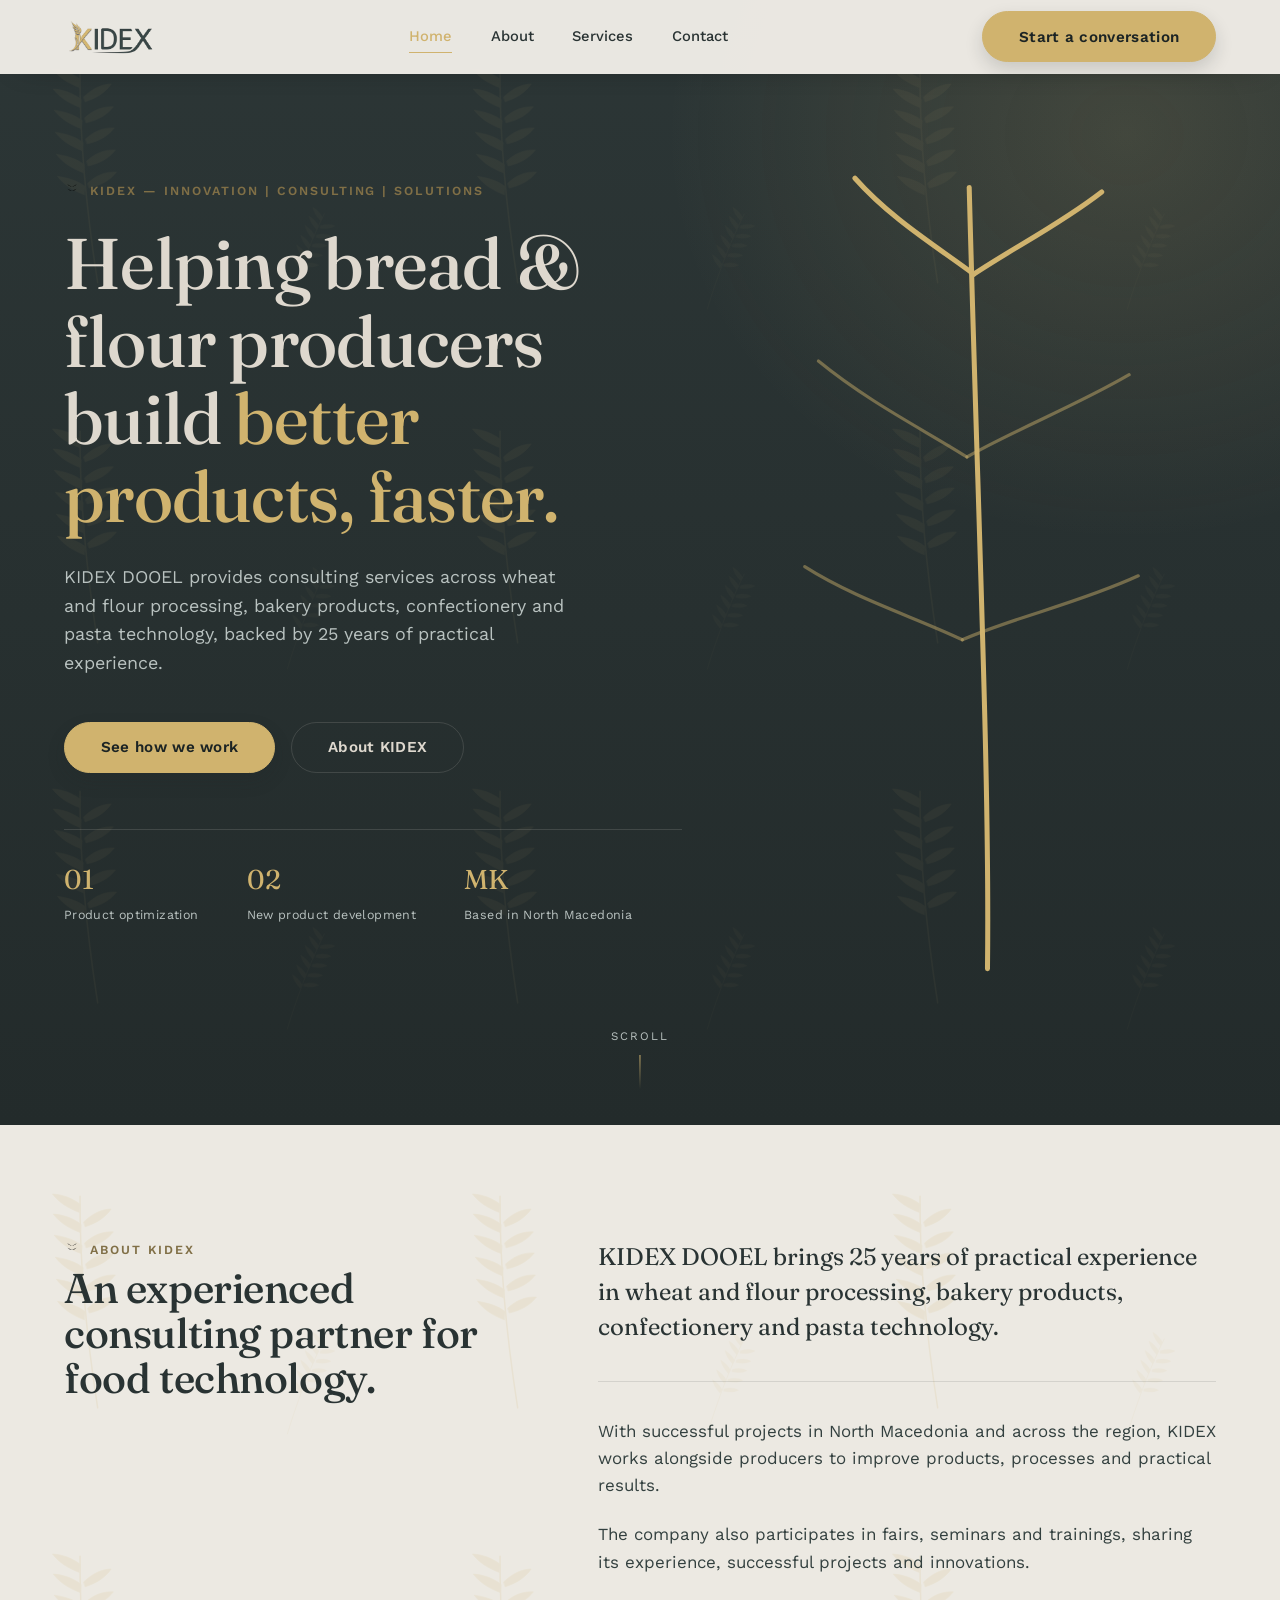
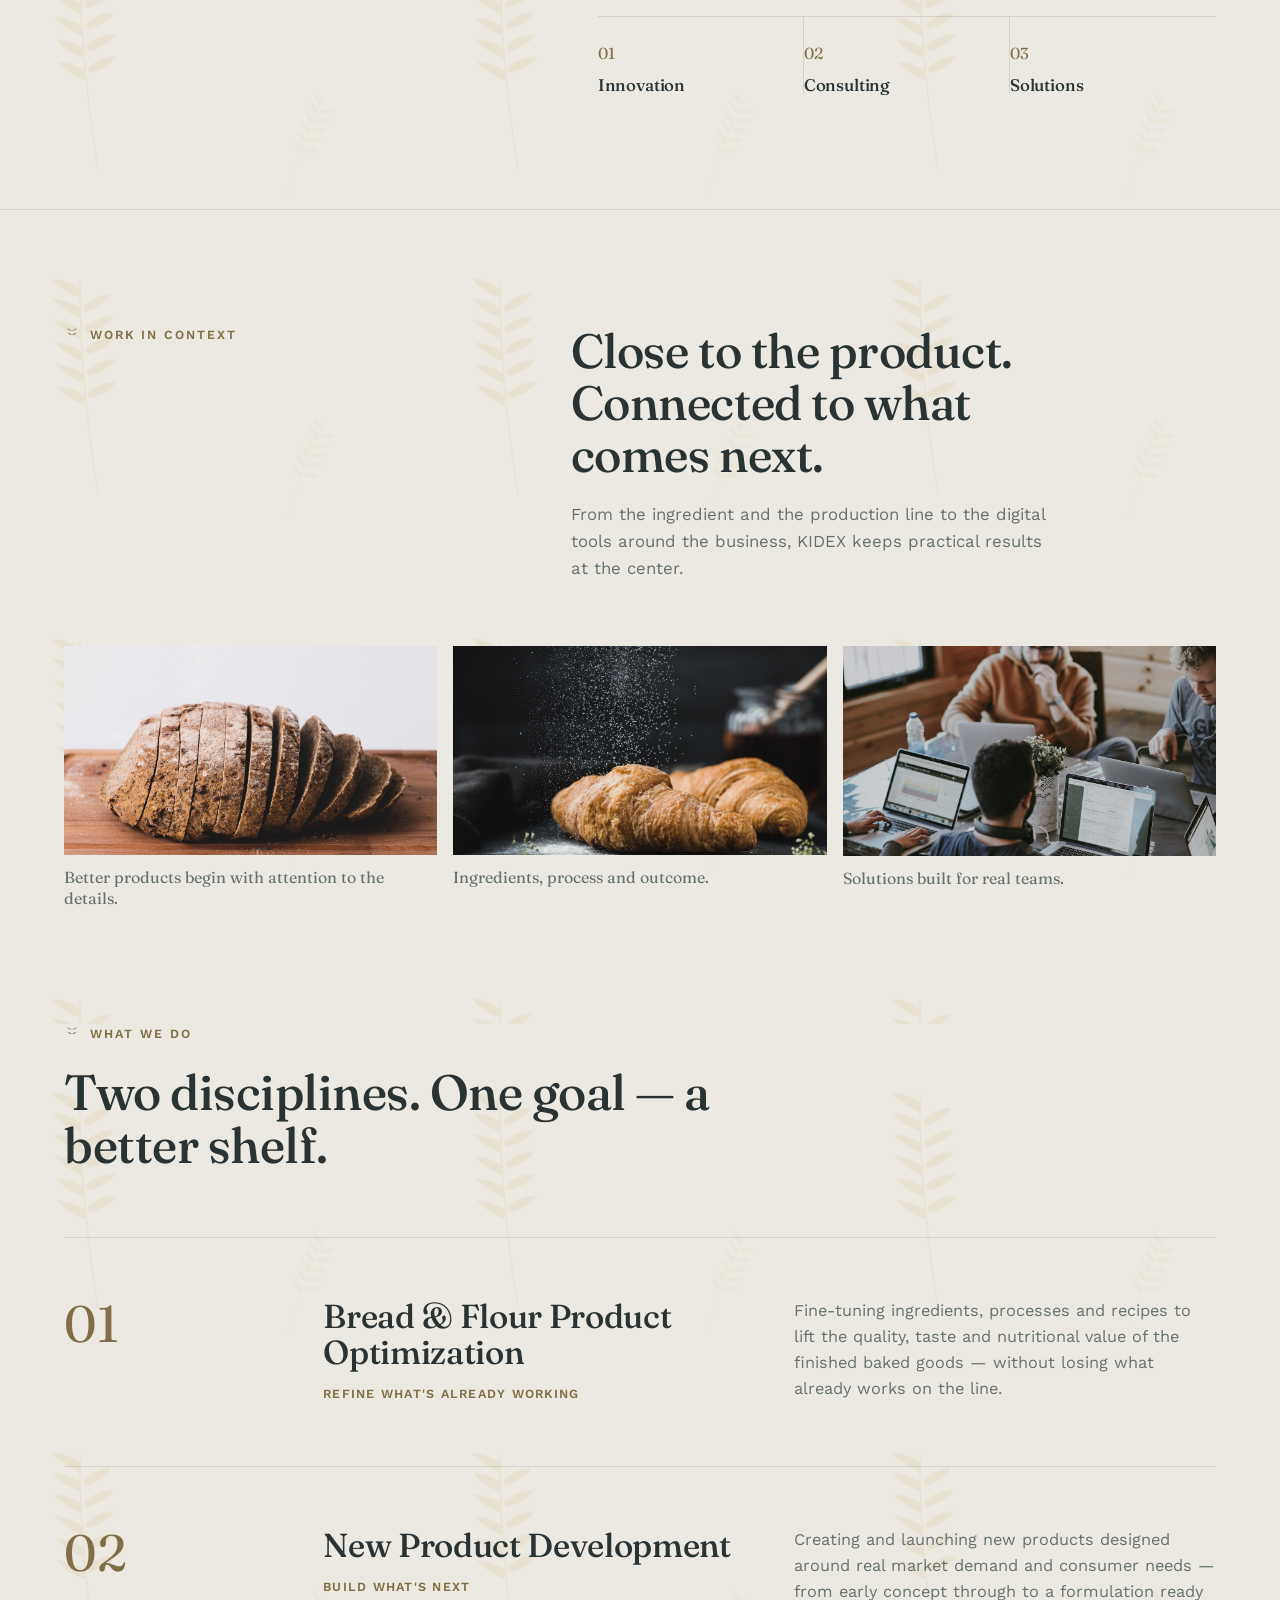
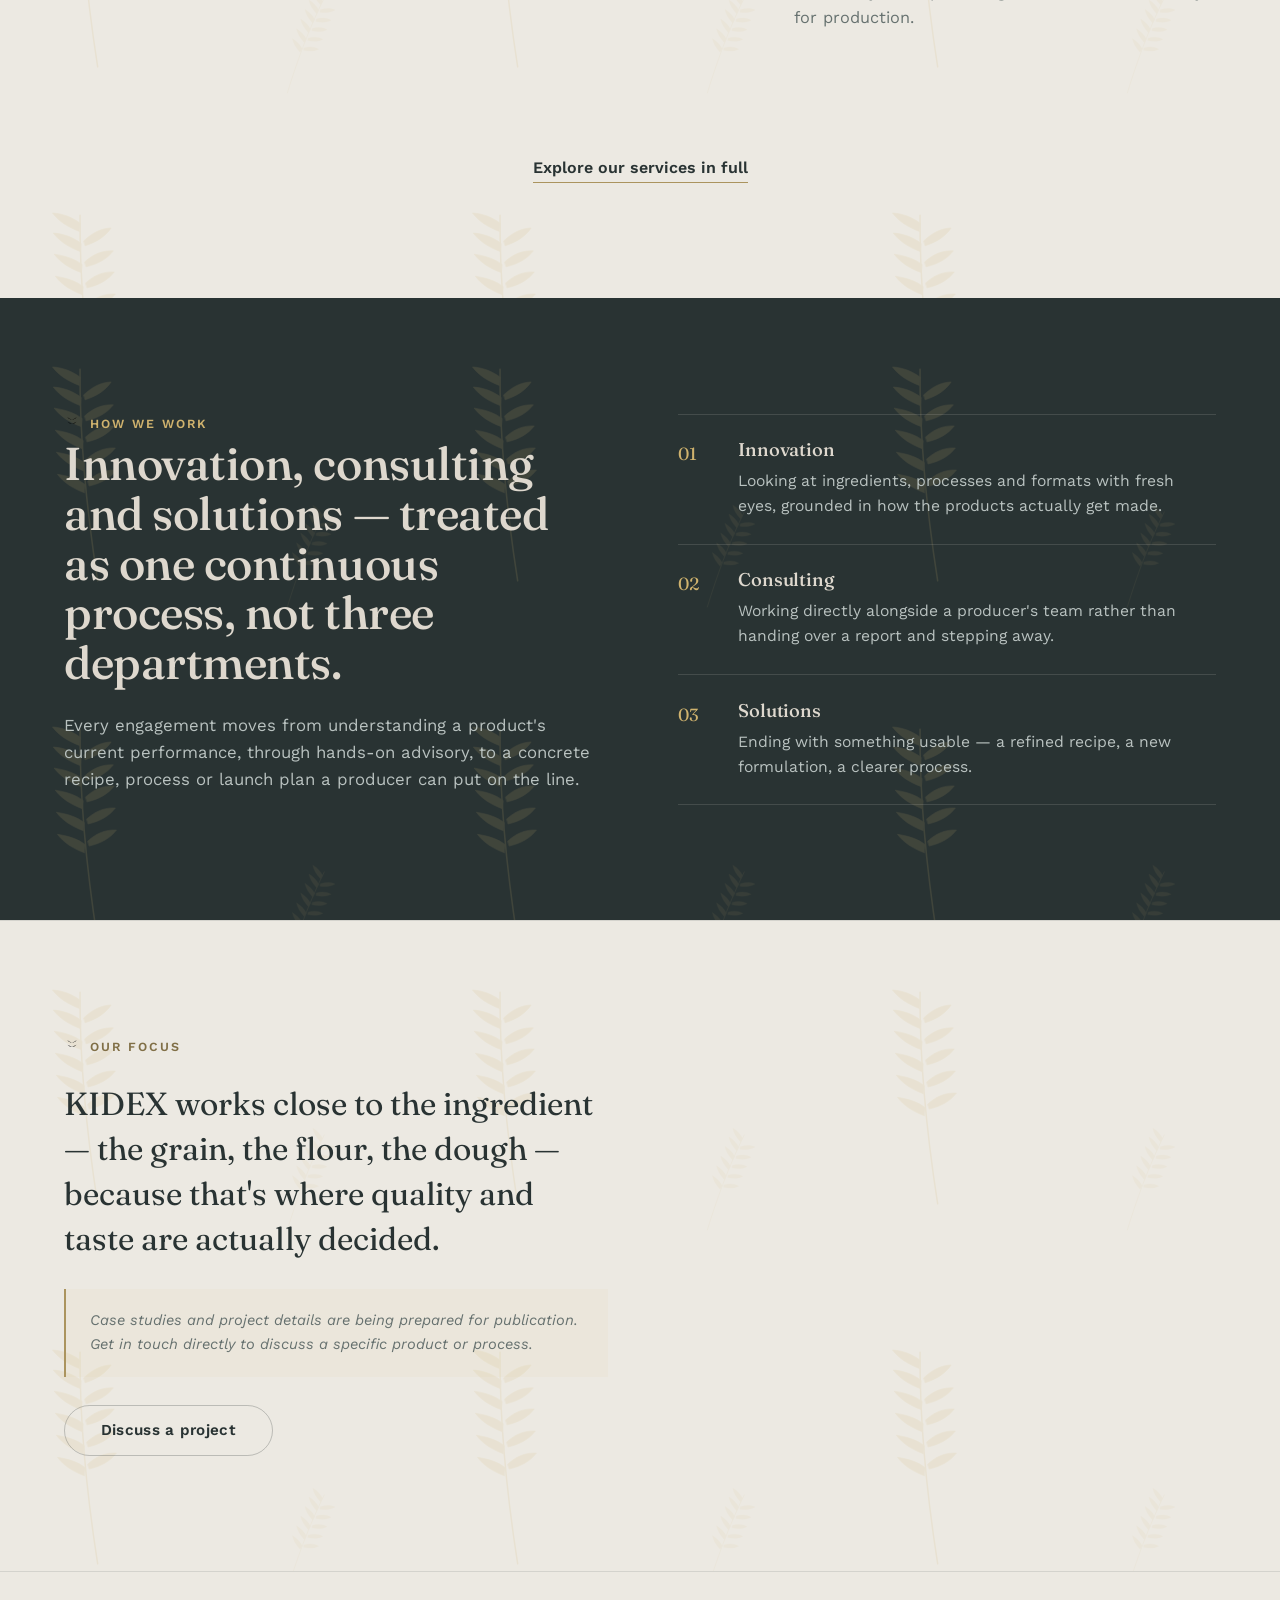
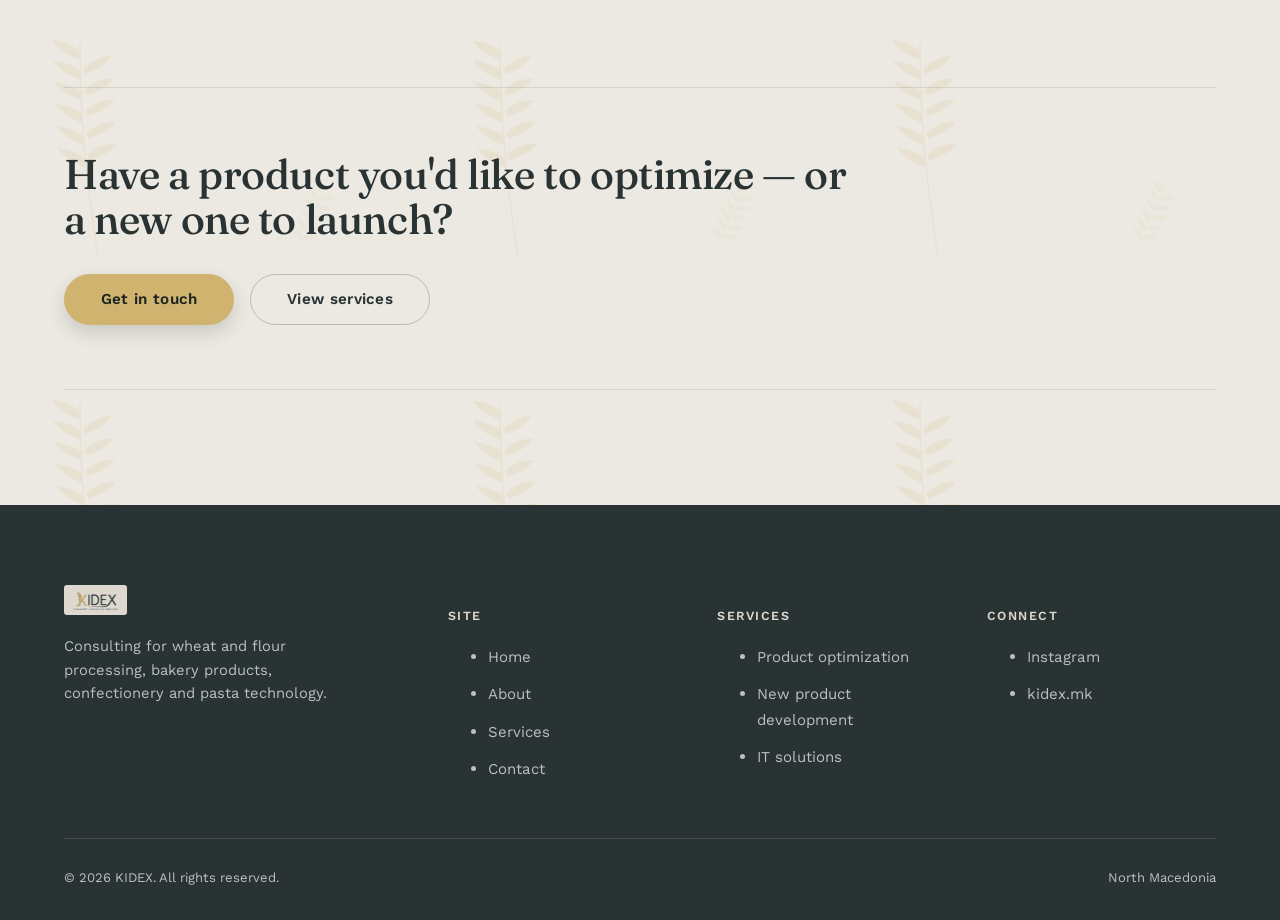
==== commit 9297550b: "fixes" ====
--- a/index.html
+++ b/index.html
@@ -4,7 +4,7 @@
 <meta charset="UTF-8">
 <meta name="viewport" content="width=device-width, initial-scale=1.0">
 <title>KIDEX — Innovation, Consulting &amp; Solutions for Bread &amp; Flour Producers</title>
-<meta name="description" content="KIDEX is an innovation and consulting company working with bread and flour producers to optimize products and develop new ones — Innovation | Consulting | Solutions.">
+<meta name="description" content="KIDEX provides consulting services across wheat and flour processing, bakery products, confectionery and pasta technology, backed by 25 years of practical experience.">
 <meta name="theme-color" content="#293333">
 
 <!-- Open Graph -->
@@ -89,7 +89,7 @@
       <div class="hero-copy">
         <span class="eyebrow"><svg class="sprig"><use href="#icon-sprig" xlink:href="#icon-sprig"></use></svg>KIDEX — Innovation | Consulting | Solutions</span>
         <h1>Helping bread &amp; flour producers build <em>better products, faster.</em></h1>
-        <p class="lede">KIDEX is an innovation and consulting company working alongside bakeries and flour producers — refining what's already on the line, and developing what comes next.</p>
+        <p class="lede">KIDEX DOOEL provides consulting services across wheat and flour processing, bakery products, confectionery and pasta technology, backed by 25 years of practical experience.</p>
         <div class="hero-actions">
           <a href="services.html" class="btn btn-primary">See how we work <svg><use href="#icon-arrow" xlink:href="#icon-arrow"></use></svg></a>
           <a href="about.html" class="btn btn-outline">About KIDEX</a>
@@ -120,13 +120,13 @@
     <div class="container about-grid">
       <div class="about-intro reveal">
         <span class="eyebrow"><svg class="sprig"><use href="#icon-sprig" xlink:href="#icon-sprig"></use></svg>About KIDEX</span>
-        <h2>An innovation &amp; consulting partner for the bakery and flour industry.</h2>
+        <h2>An experienced consulting partner for food technology.</h2>
       </div>
       <div class="about-copy reveal">
-        <p class="lead">KIDEX works with bread and flour producers on two fronts: sharpening what they already make, and building what they'll make next.</p>
+        <p class="lead">KIDEX DOOEL brings 25 years of practical experience in wheat and flour processing, bakery products, confectionery and pasta technology.</p>
         <div class="about-divider"></div>
-        <p>On the optimization side, that means fine-tuning ingredients, processes and recipes so the final product performs better on every measure that matters — quality, taste and nutritional value.</p>
-        <p>On the development side, it means creating and launching new products that answer where the market and the consumer are actually heading, rather than where they've already been.</p>
+        <p>With successful projects in North Macedonia and across the region, KIDEX works alongside producers to improve products, processes and practical results.</p>
+        <p>The company also participates in fairs, seminars and trainings, sharing its experience, successful projects and innovations.</p>
 
         <div class="about-pillars">
           <div><span class="num">01</span><h3>Innovation</h3></div>
@@ -321,7 +321,7 @@
     <div class="footer-top">
       <div class="footer-brand">
         <img src="images/kidex-logo-full.png" alt="KIDEX — Innovation, Consulting, Solutions">
-        <p>Innovation and consulting for bread and flour producers — from product optimization to new product development.</p>
+        <p>Consulting for wheat and flour processing, bakery products, confectionery and pasta technology.</p>
       </div>
       <div class="footer-col">
         <h5>Site</h5>
@@ -355,6 +355,6 @@
   </div>
 </footer>
 
-<script src="js/script.js"></script>
+<script src="js/script.js?v=2"></script>
 </body>
 </html>
--- a/css/style.css
+++ b/css/style.css
@@ -12,15 +12,15 @@
   --gold: #D0B36E;
   --gold-accent: #AB945E;
   --gold-text: #806F46; /* darkened gold — meets 4.5:1 text contrast on light backgrounds */
-  --white: #F2EFE9;
-  --bg-light: #F7F7F5;
+  --white: #DED8CE;
+  --bg-light: #ECE9E2;
   --bg-line: rgba(41, 51, 51, 0.12);
-  --bg-line-on-dark: rgba(255, 255, 255, 0.14);
+  --bg-line-on-dark: rgba(232, 227, 218, 0.14);
 
   /* Text */
   --text-body: #33403f;
   --text-muted: #66716f;
-  --text-on-dark: #f2efe9;
+  --text-on-dark: #DED8CE;
   --text-on-dark-muted: #b9c2c0;
 
   /* Type */
@@ -153,7 +153,7 @@
   border-radius: 999px;
   border: 1px solid transparent;
   transition: transform var(--dur-s) var(--ease), background var(--dur-s) var(--ease), border-color var(--dur-s) var(--ease), color var(--dur-s) var(--ease), box-shadow var(--dur-s) var(--ease);
-  white-space: nowrap;
+  white-space: normal;
 }
 .btn svg { display: none; }
 .btn:active { transform: translateY(0); }
@@ -278,21 +278,24 @@
   background: var(--charcoal-dark);
   display: flex;
   flex-direction: column;
-  justify-content: center;
-  padding: var(--gutter);
+  justify-content: flex-start;
+  padding: 7.5rem var(--gutter) 2.5rem;
   transform: translateX(100%);
-  transition: transform var(--dur-m) var(--ease);
-}
-.mobile-panel.is-open { transform: translateX(0); }
-.mobile-panel nav { display: flex; flex-direction: column; gap: 1.6rem; }
+  visibility: hidden;
+  transition: transform var(--dur-m) var(--ease), visibility 0s linear var(--dur-m);
+}
+.mobile-panel.is-open { transform: translateX(0); visibility: visible; transition-delay: 0s; }
+.mobile-panel nav { display: flex; flex-direction: column; gap: 0; border-top: 1px solid var(--bg-line-on-dark); }
 .mobile-panel a {
   font-family: var(--font-display);
-  font-size: clamp(1.8rem, 8vw, 2.6rem);
+  font-size: clamp(1.65rem, 7vw, 2.25rem);
   color: var(--text-on-dark);
   font-weight: 500;
+  padding-block: 1rem;
+  border-bottom: 1px solid var(--bg-line-on-dark);
 }
 .mobile-panel a[aria-current="page"] { color: var(--gold); }
-.mobile-panel .btn { margin-top: 2rem; align-self: flex-start; }
+.mobile-panel .btn { width: min(100%, 22rem); margin-top: 2rem; align-self: flex-start; }
 
 body.menu-open { overflow: hidden; }
 
@@ -529,8 +532,14 @@
 
 /* ---------- IT Solutions ---------- */
 .it-solutions { position: relative; overflow: hidden; background: var(--charcoal-dark); border-top: 1px solid rgba(208,179,110,0.2); }
+section.it-solutions.it-solutions::after { background-image: none !important; opacity: 0 !important; }
 .it-solutions::before { content: ""; position: absolute; inset: 0; background-image: linear-gradient(rgba(255,255,255,0.035) 1px, transparent 1px), linear-gradient(90deg, rgba(255,255,255,0.035) 1px, transparent 1px); background-size: 42px 42px; mask-image: linear-gradient(90deg, transparent, black 18%, black 82%, transparent); pointer-events: none; }
-.it-solutions .container { position: relative; z-index: 1; }
+.it-solutions .container { position: relative; z-index: 2; }
+.it-code-background { position: absolute; z-index: 1; margin: 0; color: var(--gold); opacity: 0.22; font-family: "SFMono-Regular", Consolas, "Liberation Mono", monospace; font-size: clamp(0.7rem, 1.1vw, 0.95rem); line-height: 1.9; letter-spacing: 0.04em; pointer-events: none; user-select: none; }
+.it-code-background code { font: inherit; }
+.it-code-one { top: 9%; right: 4%; transform: rotate(4deg); }
+.it-code-two { right: 32%; bottom: 8%; opacity: 0.16; transform: rotate(-5deg); }
+.it-code-three { top: 42%; left: 3%; opacity: 0.13; transform: rotate(-3deg); }
 .it-solutions .section-head { margin-bottom: clamp(2.5rem, 5vw, 4rem); }
 .it-solutions .section-head h2 { max-width: 18ch; }
 .it-grid { display: grid; grid-template-columns: repeat(3, 1fr); gap: 1px; background: var(--bg-line-on-dark); }
@@ -811,7 +820,7 @@
   .hamburger { display: flex; }
   .hero .container { grid-template-columns: 1fr; text-align: left; }
   .hero-visual { order: -1; margin-bottom: 1rem; }
-  .hero-visual svg { width: min(70%, 300px); }
+  .hero-visual svg { width: min(55%, 220px); }
   .hero-meta { flex-wrap: wrap; row-gap: 1.5rem; }
   .about-pillars { grid-template-columns: 1fr; }
   .about-pillars div { border-right: none; border-bottom: 1px solid var(--bg-line); padding-bottom: 1.5rem; }
@@ -822,6 +831,7 @@
 }
 
 @media (max-width: 620px) {
+  :root { --gutter: 1.15rem; }
   section { padding-block: clamp(3.5rem, 12vw, 5rem); }
   section:not(.hero):not(.page-hero)::after,
   .hero::after,
@@ -830,10 +840,41 @@
   .hero::after,
   .page-hero::after { opacity: 0.045; }
   .service-row { grid-template-columns: 1fr; gap: 1rem; }
+  .hero { min-height: auto; padding-block: 8rem 5rem; }
+  .hero-copy h1 { font-size: clamp(2.35rem, 12vw, 3.4rem); }
+  .hero-copy .lede { font-size: 1rem; }
+  .hero-visual { margin-bottom: 0.5rem; }
+  .hero-visual svg { width: min(42%, 150px); }
+  .hero-actions,
+  .cta-actions { width: 100%; flex-direction: column; align-items: stretch; }
+  .hero-actions .btn,
+  .cta-actions .btn,
+  .it-cta .btn { width: 100%; max-width: 22rem; }
+  .hero-meta { display: grid; grid-template-columns: repeat(2, minmax(0, 1fr)); margin-top: 2.5rem; }
+  .hero-meta div:last-child { grid-column: 1 / -1; }
+  .page-hero { padding-block: 8rem 3.5rem; }
+  .page-hero h1 { font-size: clamp(2.25rem, 11vw, 3.2rem); }
+  .page-hero p { font-size: 1rem; }
+  .section-head h2,
+  .photo-head h2,
+  .support-photo-copy h2 { font-size: clamp(1.9rem, 9vw, 2.5rem); }
+  .it-card { padding: 1.35rem; }
+  .flow-visual { gap: 0.15rem; padding: 0.5rem; }
+  .flow-node { padding-inline: 0.15rem; }
+  .flow-node strong { font-size: 0.62rem; }
+  .flow-node small { font-size: 0.55rem; }
+  .flow-arrow { font-size: 0.8rem; }
+  .photo-grid figcaption { font-size: 0.95rem; }
+  .support-photo-grid { gap: 2rem; }
+  .footer-brand img { max-width: 100%; height: auto; }
   .photo-grid { grid-template-columns: 1fr; }
   .support-photo-grid { grid-template-columns: 1fr; }
   .support-photo-copy { max-width: none; }
   .it-card { display: block; }
+  .it-code-background { font-size: 0.66rem; line-height: 1.7; }
+  .it-code-one { top: 8%; right: -4rem; transform: rotate(4deg) scale(0.82); transform-origin: top right; }
+  .it-code-two { right: -3rem; bottom: 5%; transform: rotate(-5deg) scale(0.78); transform-origin: bottom right; }
+  .it-code-three { top: 45%; left: -4rem; transform: rotate(-3deg) scale(0.76); transform-origin: top left; }
   .it-visual { margin-top: 1.5rem; }
   .it-cta { align-items: flex-start; flex-direction: column; }
   .footer-top { grid-template-columns: 1fr; }
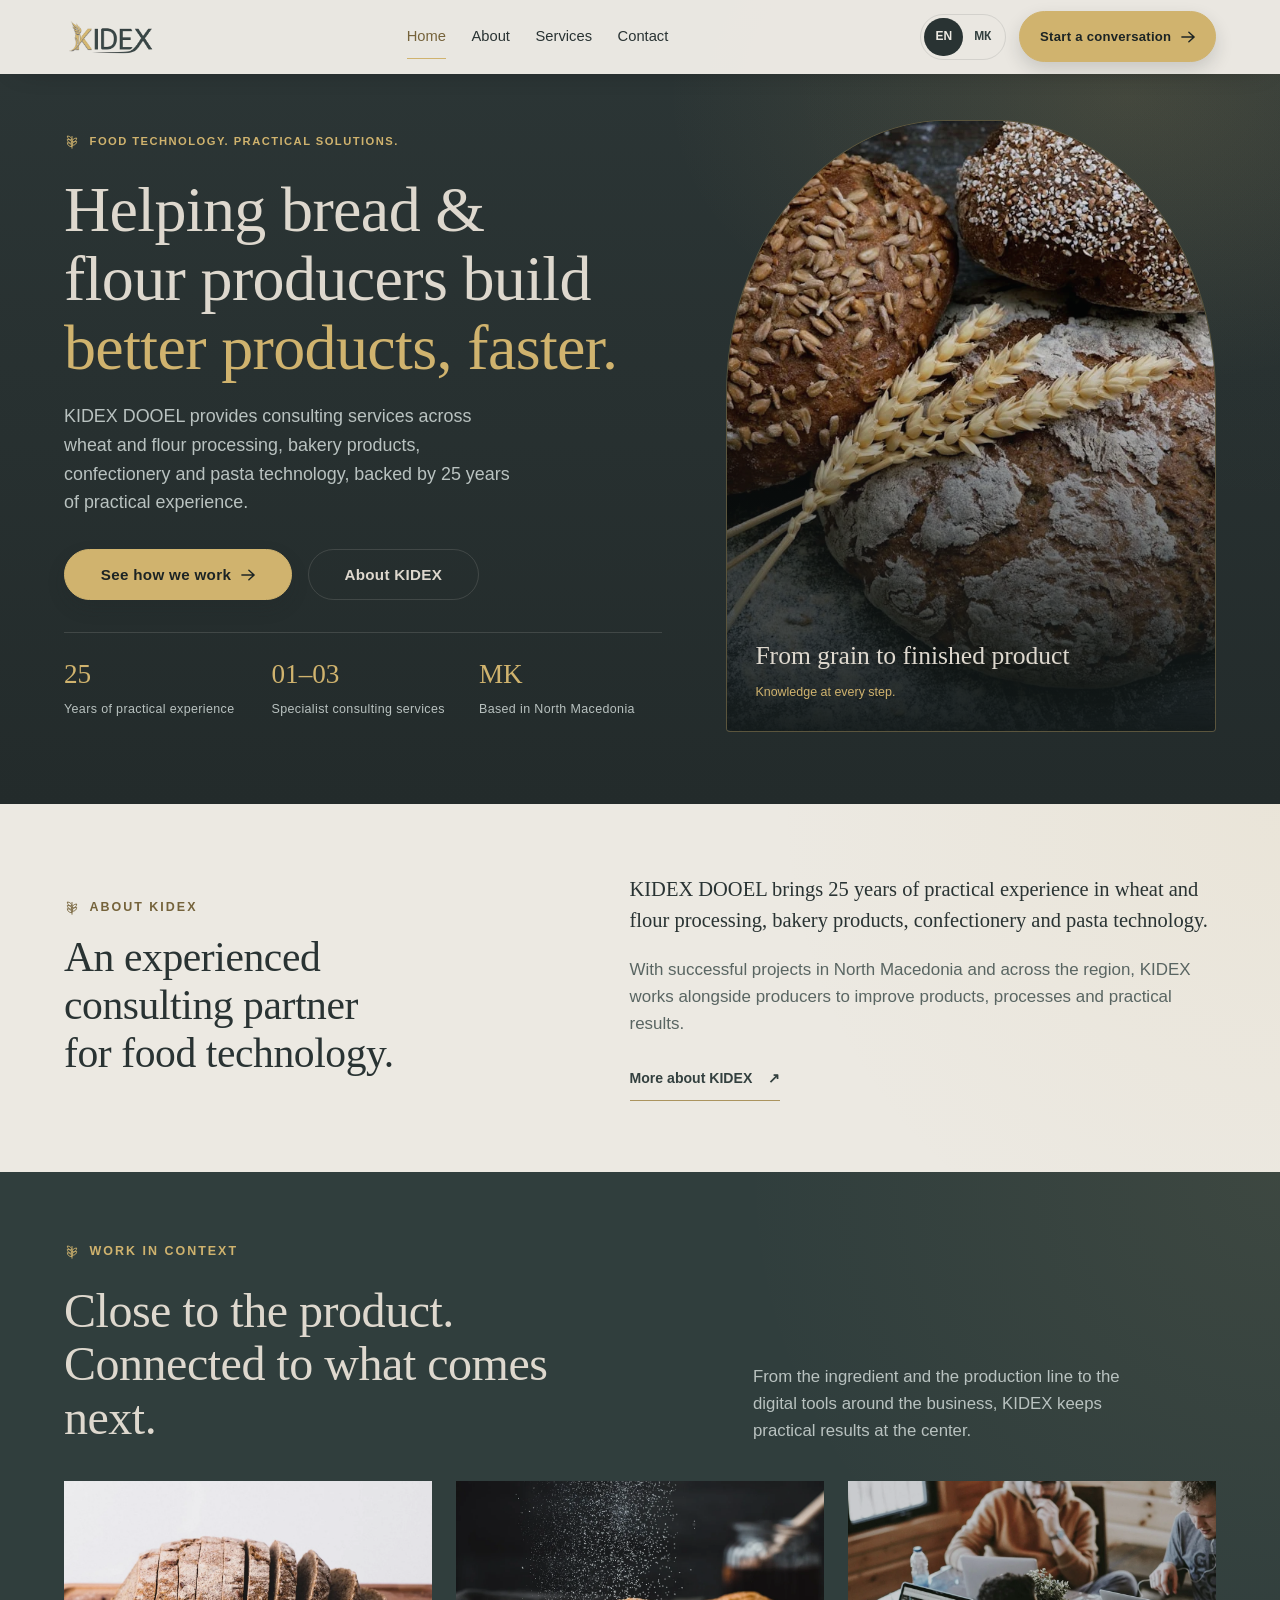
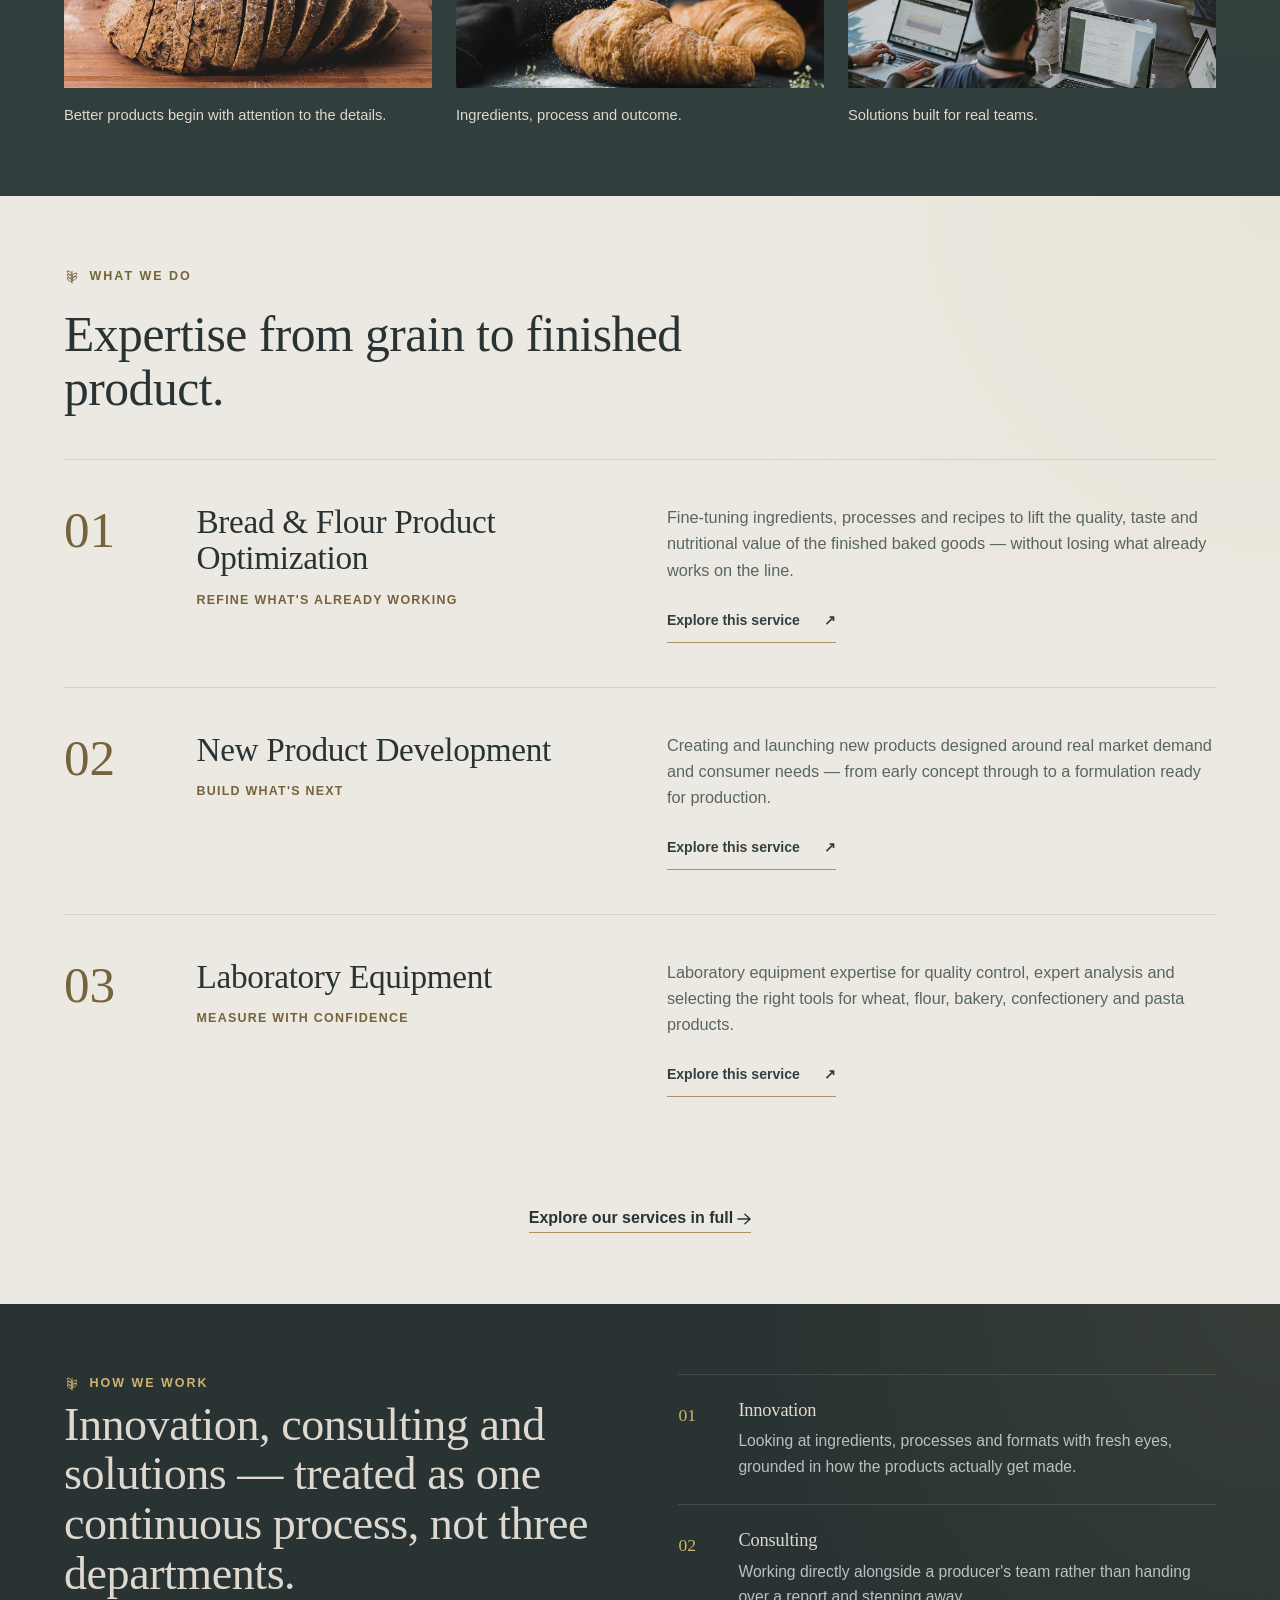
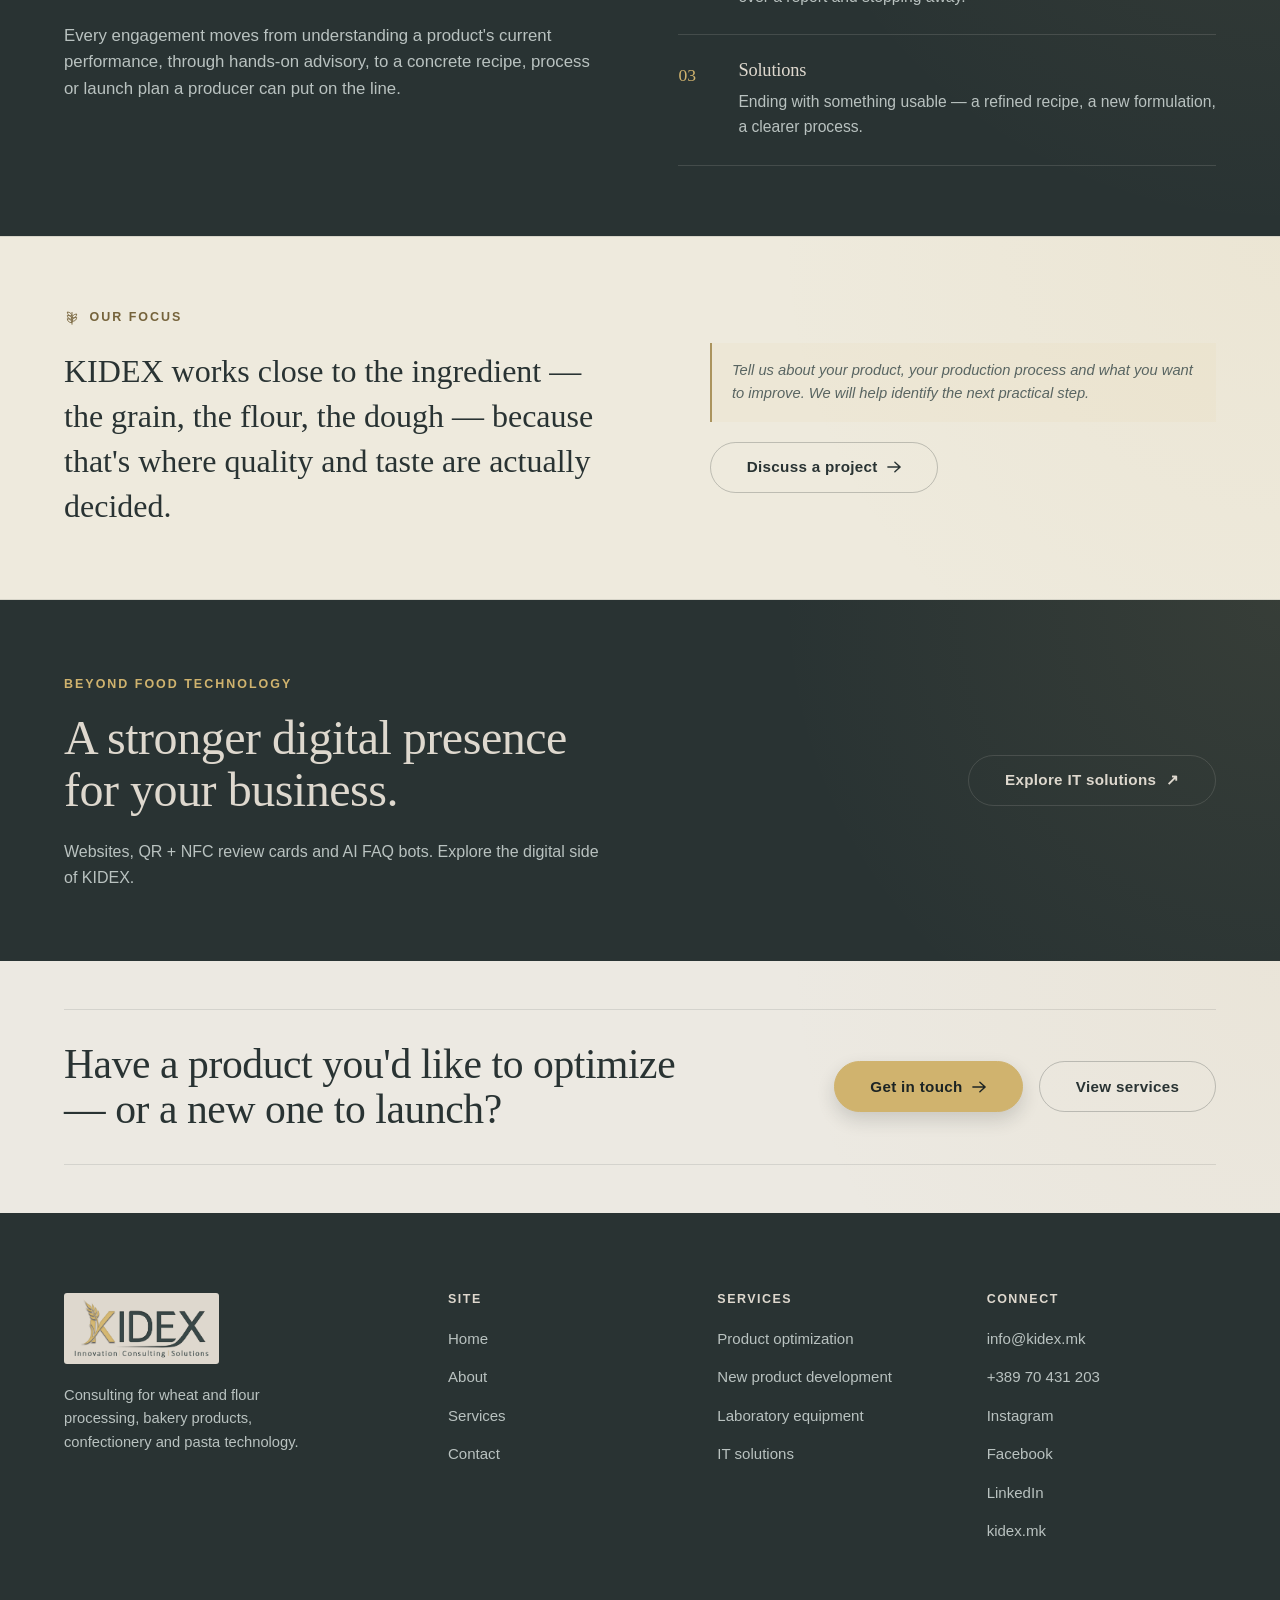
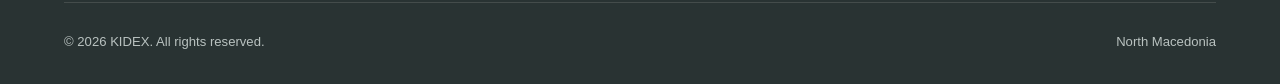
==== commit 8b2a6a29: "Add Macedonian language support and site validation tools - Created a sitemap.xml for improved SEO. " ====
--- a/index.html
+++ b/index.html
@@ -1,360 +1,253 @@
-<!doctype html>
+<!DOCTYPE html>
+
 <html lang="en">
 <head>
-<meta charset="UTF-8">
-<meta name="viewport" content="width=device-width, initial-scale=1.0">
+<meta charset="utf-8"/>
+<meta content="width=device-width, initial-scale=1.0" name="viewport"/>
 <title>KIDEX — Innovation, Consulting &amp; Solutions for Bread &amp; Flour Producers</title>
-<meta name="description" content="KIDEX provides consulting services across wheat and flour processing, bakery products, confectionery and pasta technology, backed by 25 years of practical experience.">
-<meta name="theme-color" content="#293333">
-
+<meta content="KIDEX provides consulting services across wheat and flour processing, bakery products, confectionery and pasta technology, backed by 25 years of practical experience." name="description"/>
+<meta content="#293333" name="theme-color"/>
 <!-- Open Graph -->
-<meta property="og:type" content="website">
-<meta property="og:site_name" content="KIDEX">
-<meta property="og:title" content="KIDEX — Innovation, Consulting &amp; Solutions">
-<meta property="og:description" content="Bread and flour product optimization and new product development for producers who want to move faster and taste better.">
-<meta property="og:image" content="images/kidex-logo-horizontal.png">
-<meta property="og:url" content="https://www.kidex.mk/">
-
-<link rel="icon" type="image/png" sizes="32x32" href="favicon/favicon-32.png">
-<link rel="icon" type="image/png" sizes="16x16" href="favicon/favicon-16.png">
-<link rel="apple-touch-icon" sizes="180x180" href="favicon/favicon-180.png">
-<link rel="icon" type="image/png" sizes="192x192" href="favicon/favicon-192.png">
-
-<link rel="preconnect" href="https://fonts.googleapis.com">
-<link rel="preconnect" href="https://fonts.gstatic.com" crossorigin>
-<link href="https://fonts.googleapis.com/css2?family=Fraunces:opsz,wght@9..144,300;9..144,400;9..144,500;9..144,600&amp;family=Work+Sans:wght@400;500;600&amp;display=swap" rel="stylesheet">
-
-<link rel="stylesheet" href="css/style.css">
-</head>
-<body>
-
+<meta content="website" property="og:type"/>
+<meta content="KIDEX" property="og:site_name"/>
+<meta content="KIDEX — Innovation, Consulting &amp; Solutions" property="og:title"/>
+<meta content="Bread and flour product optimization and new product development for producers who want to move faster and taste better." property="og:description"/>
+<meta content="https://kidex.mk/images/kidex-logo-horizontal.png" property="og:image"/>
+<meta content="https://kidex.mk/" property="og:url"/>
+<link href="favicon/favicon-32.png" rel="icon" sizes="32x32" type="image/png"/>
+<link href="favicon/favicon-16.png" rel="icon" sizes="16x16" type="image/png"/>
+<link href="favicon/favicon-180.png" rel="apple-touch-icon" sizes="180x180"/>
+<link href="favicon/favicon-192.png" rel="icon" sizes="192x192" type="image/png"/>
+<link href="https://fonts.googleapis.com" rel="preconnect"/>
+<link crossorigin="" href="https://fonts.gstatic.com" rel="preconnect"/>
+<link href="css/style.css?v=6" rel="stylesheet"/>
+<link href="css/style.css" rel="stylesheet"/>
+<noscript><style>.hamburger { display:none !important; } .main-nav { display:flex !important; flex-wrap:wrap; gap:.8rem; } .site-header .container { flex-wrap:wrap; } .main-nav { order:3; width:100%; justify-content:center; } #contact-form .form-field, #contact-form button, #contact-form .form-intro { display:none; } .hero, .page-hero { padding-top:11rem; }</style></noscript><link href="https://kidex.mk/" rel="canonical"/><link href="https://kidex.mk/" hreflang="en" rel="alternate"/><link href="https://kidex.mk/mk/" hreflang="mk" rel="alternate"/><link href="https://kidex.mk/" hreflang="x-default" rel="alternate"/><meta content="en_GB" property="og:locale"/><meta content="mk_MK" property="og:locale:alternate"/></head>
+<body><a class="skip-link" href="#main">Skip to content</a>
 <!-- Icon sprite (reused across the page via <use>) -->
-<svg width="0" height="0" style="position:absolute" aria-hidden="true">
-  <symbol id="icon-sprig" viewBox="0 0 24 24">
-    <path d="M12 22 C12 16 12 8 12 2" stroke-width="1.6"/>
-    <path d="M12 6 C9 5 6.5 4 5 2" stroke-width="1.6"/>
-    <path d="M12 6 C15 5 17.5 4 19 2" stroke-width="1.6"/>
-    <path d="M12 12 C9 11.3 6.8 10.3 5.3 8.6" stroke-width="1.6"/>
-    <path d="M12 12 C15 11.3 17.2 10.3 18.7 8.6" stroke-width="1.6"/>
-  </symbol>
-  <symbol id="icon-arrow" viewBox="0 0 16 16">
-    <path d="M1 8h13.5M9 2.5 15 8l-6 5.5" stroke-width="1.6" fill="none" stroke-linecap="round" stroke-linejoin="round"/>
-  </symbol>
-  <symbol id="icon-instagram" viewBox="0 0 24 24">
-    <rect x="3" y="3" width="18" height="18" rx="5" stroke-width="1.6" fill="none"/>
-    <circle cx="12" cy="12" r="4.2" stroke-width="1.6" fill="none"/>
-    <circle cx="17.4" cy="6.6" r="1.1" fill="currentColor" stroke="none"/>
-  </symbol>
+<svg aria-hidden="true" height="0" style="position:absolute" width="0">
+<symbol id="icon-sprig" viewbox="0 0 24 24"><path d="M12 22V3m0 6C7 9 5 6 5 3c4 0 7 3 7 6Zm0 5c-5 0-7-3-7-6 4 0 7 3 7 6Zm0 5c-5 0-7-3-7-6 4 0 7 3 7 6Zm0-7c5 0 7-3 7-6-4 0-7 3-7 6Zm0 5c5 0 7-3 7-6-4 0-7 3-7 6Z" fill="none" stroke="currentColor" stroke-linejoin="round" stroke-width="1.3"></path></symbol>
+<symbol id="icon-arrow" viewbox="0 0 16 16">
+<path d="M1 8h13.5M9 2.5 15 8l-6 5.5" fill="none" stroke-linecap="round" stroke-linejoin="round" stroke-width="1.6"></path>
+</symbol>
+<symbol id="icon-instagram" viewbox="0 0 24 24">
+<rect fill="none" height="18" rx="5" stroke-width="1.6" width="18" x="3" y="3"></rect>
+<circle cx="12" cy="12" fill="none" r="4.2" stroke-width="1.6"></circle>
+<circle cx="17.4" cy="6.6" fill="currentColor" r="1.1" stroke="none"></circle>
+</symbol>
 </svg>
-
 <header class="site-header" id="site-header">
-  <div class="container">
-    <a href="index.html" class="brand" aria-label="KIDEX home">
-      <img src="images/kidex-logo-nav.png" alt="KIDEX — Innovation, Consulting, Solutions">
-    </a>
-
-    <nav class="main-nav" aria-label="Primary">
-      <a href="index.html" aria-current="page">Home</a>
-      <a href="about.html">About</a>
-      <a href="services.html">Services</a>
-      <a href="contact.html">Contact</a>
-    </nav>
-
-    <div class="nav-actions">
-      <a href="contact.html" class="btn btn-primary desktop-only">
-        Start a conversation <svg><use href="#icon-arrow" xlink:href="#icon-arrow"></use></svg>
-      </a>
-      <button class="hamburger" aria-label="Open menu" aria-expanded="false" aria-controls="mobile-panel">
-        <span></span><span></span><span></span>
-      </button>
-    </div>
-  </div>
+<div class="container">
+<a aria-label="KIDEX home" class="brand" href="index.html">
+<img alt="KIDEX — Innovation, Consulting, Solutions" height="210" src="images/kidex-logo-nav.png" width="560"/>
+</a>
+<nav aria-label="Primary" class="main-nav">
+<a aria-current="page" href="index.html">Home</a>
+<a href="about.html">About</a>
+<a href="services.html">Services</a>
+<a href="contact.html">Contact</a>
+</nav>
+<div class="nav-actions"><nav aria-label="Language" class="language-switch"><a aria-current="true" aria-label="English" href="index.html" hreflang="en" lang="en">EN</a><a aria-label="Македонски" href="mk/index.html" hreflang="mk" lang="mk">МК</a></nav>
+<a class="btn btn-primary desktop-only" href="contact.html">
+        Start a conversation <svg aria-hidden="true" focusable="false"><use href="#icon-arrow"></use></svg>
+</a>
+<button aria-controls="mobile-panel" aria-expanded="false" aria-label="Open menu" class="hamburger" type="button">
+<span></span><span></span><span></span>
+</button>
+</div>
+</div>
 </header>
-
-<div class="mobile-panel" id="mobile-panel">
-  <nav aria-label="Mobile">
-    <a href="index.html" aria-current="page">Home</a>
-    <a href="about.html">About</a>
-    <a href="services.html">Services</a>
-    <a href="contact.html">Contact</a>
-  </nav>
-  <a href="contact.html" class="btn btn-outline">Start a conversation <svg><use href="#icon-arrow" xlink:href="#icon-arrow"></use></svg></a>
-</div>
-
-<main id="main">
-
-  <!-- ============ HERO ============ -->
-  <section class="hero">
-    <div class="container">
-      <div class="hero-copy">
-        <span class="eyebrow"><svg class="sprig"><use href="#icon-sprig" xlink:href="#icon-sprig"></use></svg>KIDEX — Innovation | Consulting | Solutions</span>
-        <h1>Helping bread &amp; flour producers build <em>better products, faster.</em></h1>
-        <p class="lede">KIDEX DOOEL provides consulting services across wheat and flour processing, bakery products, confectionery and pasta technology, backed by 25 years of practical experience.</p>
-        <div class="hero-actions">
-          <a href="services.html" class="btn btn-primary">See how we work <svg><use href="#icon-arrow" xlink:href="#icon-arrow"></use></svg></a>
-          <a href="about.html" class="btn btn-outline">About KIDEX</a>
-        </div>
-        <div class="hero-meta">
-          <div><span>01</span><small>Product optimization</small></div>
-          <div><span>02</span><small>New product development</small></div>
-          <div><span>MK</span><small>Based in North Macedonia</small></div>
-        </div>
-      </div>
-      <div class="hero-visual" aria-hidden="true">
-        <svg class="wheat-draw" viewBox="0 0 200 400" xmlns="http://www.w3.org/2000/svg">
-          <path class="wheat-stroke" d="M100,382 C101,300 96,190 92,40"/>
-          <path class="wheat-stroke" d="M94,78 C78,66 58,54 42,36"/>
-          <path class="wheat-stroke" d="M94,78 C112,66 132,56 150,42"/>
-          <path class="wheat-stroke soft" d="M91,158 C72,146 48,134 26,116"/>
-          <path class="wheat-stroke soft" d="M91,158 C112,146 138,136 162,122"/>
-          <path class="wheat-stroke soft" d="M89,238 C68,228 42,220 20,206"/>
-          <path class="wheat-stroke soft" d="M89,238 C112,228 140,222 166,210"/>
-        </svg>
-      </div>
-    </div>
-    <div class="scroll-cue"><span>Scroll</span><span class="line"></span></div>
-  </section>
-
-  <!-- ============ ABOUT ============ -->
-  <section class="on-light">
-    <div class="container about-grid">
-      <div class="about-intro reveal">
-        <span class="eyebrow"><svg class="sprig"><use href="#icon-sprig" xlink:href="#icon-sprig"></use></svg>About KIDEX</span>
-        <h2>An experienced consulting partner for food technology.</h2>
-      </div>
-      <div class="about-copy reveal">
-        <p class="lead">KIDEX DOOEL brings 25 years of practical experience in wheat and flour processing, bakery products, confectionery and pasta technology.</p>
-        <div class="about-divider"></div>
-        <p>With successful projects in North Macedonia and across the region, KIDEX works alongside producers to improve products, processes and practical results.</p>
-        <p>The company also participates in fairs, seminars and trainings, sharing its experience, successful projects and innovations.</p>
-
-        <div class="about-pillars">
-          <div><span class="num">01</span><h3>Innovation</h3></div>
-          <div><span class="num">02</span><h3>Consulting</h3></div>
-          <div><span class="num">03</span><h3>Solutions</h3></div>
-        </div>
-      </div>
-    </div>
-  </section>
-
-  <!-- ============ WORK IN CONTEXT ============ -->
-  <section class="photo-band on-light">
-    <div class="container">
-      <div class="photo-head reveal">
-        <span class="eyebrow"><svg class="sprig"><use href="#icon-sprig" xlink:href="#icon-sprig"></use></svg>Work in context</span>
-        <h2>Close to the product. Connected to what comes next.</h2>
-        <p>From the ingredient and the production line to the digital tools around the business, KIDEX keeps practical results at the center.</p>
-      </div>
-      <div class="photo-grid reveal-stagger">
-        <figure>
-          <img src="images/bread-shelf.jpg" alt="Sliced whole-grain bread on a wooden board" loading="lazy">
-          <figcaption>Better products begin with attention to the details.</figcaption>
-        </figure>
-        <figure>
-          <img src="images/flour-detail.jpg" alt="Flour falling over freshly baked croissants" loading="lazy">
-          <figcaption>Ingredients, process and outcome.</figcaption>
-        </figure>
-        <figure>
-          <img src="images/digital-team.jpg" alt="Digital team collaborating around laptops in a warm workspace" loading="lazy">
-          <figcaption>Solutions built for real teams.</figcaption>
-        </figure>
-      </div>
-    </div>
-  </section>
-
-  <!-- ============ SERVICES (condensed) ============ -->
-  <section class="on-light" style="padding-top:0;">
-    <div class="container">
-      <div class="section-head reveal">
-        <span class="eyebrow"><svg class="sprig"><use href="#icon-sprig" xlink:href="#icon-sprig"></use></svg>What we do</span>
-        <h2>Two disciplines. One goal — a better shelf.</h2>
-      </div>
-
-      <div class="service-row reveal">
-        <div class="service-index">01</div>
-        <div class="service-title">
-          <h3>Bread &amp; Flour Product Optimization</h3>
-          <span class="tag">Refine what's already working</span>
-        </div>
-        <div class="service-desc">
-          <p>Fine-tuning ingredients, processes and recipes to lift the quality, taste and nutritional value of the finished baked goods — without losing what already works on the line.</p>
-        </div>
-      </div>
-
-      <div class="service-row reveal">
-        <div class="service-index">02</div>
-        <div class="service-title">
-          <h3>New Product Development</h3>
-          <span class="tag">Build what's next</span>
-        </div>
-        <div class="service-desc">
-          <p>Creating and launching new products designed around real market demand and consumer needs — from early concept through to a formulation ready for production.</p>
-        </div>
-      </div>
-
-      <div class="text-center mt-lg reveal">
-        <a href="services.html" class="btn-ghost">Explore our services in full <svg style="width:14px;height:14px;display:inline-block;vertical-align:-2px;margin-left:4px;"><use href="#icon-arrow" xlink:href="#icon-arrow"></use></svg></a>
-      </div>
-    </div>
-  </section>
-
-  <!-- ============ APPROACH (dark statement) ============ -->
-  <section class="on-dark">
-    <div class="container approach">
-      <div class="approach-statement reveal">
-        <span class="eyebrow"><svg class="sprig"><use href="#icon-sprig" xlink:href="#icon-sprig"></use></svg>How we work</span>
-        <h2>Innovation, consulting and solutions — treated as one continuous process, not three departments.</h2>
-        <p style="margin-top:1.5rem; color: var(--text-on-dark-muted); font-size:1.05rem;">Every engagement moves from understanding a product's current performance, through hands-on advisory, to a concrete recipe, process or launch plan a producer can put on the line.</p>
-      </div>
-      <div class="approach-list reveal">
-        <div class="approach-item">
-          <span class="mark">01</span>
-          <div><h4>Innovation</h4><p>Looking at ingredients, processes and formats with fresh eyes, grounded in how the products actually get made.</p></div>
-        </div>
-        <div class="approach-item">
-          <span class="mark">02</span>
-          <div><h4>Consulting</h4><p>Working directly alongside a producer's team rather than handing over a report and stepping away.</p></div>
-        </div>
-        <div class="approach-item">
-          <span class="mark">03</span>
-          <div><h4>Solutions</h4><p>Ending with something usable — a refined recipe, a new formulation, a clearer process.</p></div>
-        </div>
-      </div>
-    </div>
-  </section>
-
-  <!-- ============ WORK / FOCUS ============ -->
-  <section class="on-light work-band">
-    <svg class="wheat-background" viewBox="0 0 260 220" aria-hidden="true">
-      <defs>
-        <pattern id="wheat-repeat" width="260" height="220" patternUnits="userSpaceOnUse">
-          <g class="wheat-motif" transform="translate(18 10) rotate(-12 35 100)">
-            <path class="wheat-stem" d="M35 195 C35 140 38 85 48 18"/>
-            <path class="wheat-grain" d="M45 45 C29 41 18 32 11 20 C27 23 39 30 48 39 Z"/>
-            <path class="wheat-grain" d="M48 35 C39 26 36 16 37 5 C47 12 51 22 51 32 Z"/>
-            <path class="wheat-grain" d="M49 27 C56 16 65 9 77 5 C73 17 64 26 52 33 Z"/>
-            <path class="wheat-grain" d="M43 65 C27 61 16 52 9 40 C25 43 37 50 46 59 Z"/>
-            <path class="wheat-grain" d="M41 85 C26 81 15 73 9 61 C24 64 35 71 44 79 Z"/>
-            <path class="wheat-grain" d="M39 105 C25 101 14 93 8 81 C23 84 34 91 42 99 Z"/>
-          </g>
-          <g class="wheat-motif wheat-motif-light" transform="translate(142 104) scale(0.58) rotate(18 35 100)">
-            <path class="wheat-stem" d="M35 195 C35 140 38 85 48 18"/>
-            <path class="wheat-grain" d="M45 45 C29 41 18 32 11 20 C27 23 39 30 48 39 Z"/>
-            <path class="wheat-grain" d="M48 35 C39 26 36 16 37 5 C47 12 51 22 51 32 Z"/>
-            <path class="wheat-grain" d="M49 27 C56 16 65 9 77 5 C73 17 64 26 52 33 Z"/>
-            <path class="wheat-grain" d="M43 65 C27 61 16 52 9 40 C25 43 37 50 46 59 Z"/>
-            <path class="wheat-grain" d="M41 85 C26 81 15 73 9 61 C24 64 35 71 44 79 Z"/>
-          </g>
-          <path class="wheat-seed" d="M220 45 C228 38 236 38 243 44 C236 51 228 51 220 45 Z"/>
-          <path class="wheat-seed" d="M92 181 C99 174 107 174 114 180 C107 187 99 187 92 181 Z"/>
-        </pattern>
-      </defs>
-      <rect width="100%" height="100%" fill="url(#wheat-repeat)"/>
-    </svg>
-    <svg class="wheat-background-natural" viewBox="0 0 520 440" aria-hidden="true">
-      <g class="natural-stalk natural-stalk-back" transform="translate(56 28) rotate(-8 70 200)">
-        <path class="natural-stem" d="M70 390 C68 290 72 190 91 44"/>
-        <g class="natural-grains">
-          <ellipse cx="77" cy="78" rx="13" ry="31" transform="rotate(-42 77 78)"/>
-          <ellipse cx="97" cy="101" rx="13" ry="31" transform="rotate(42 97 101)"/>
-          <ellipse cx="75" cy="121" rx="13" ry="31" transform="rotate(-42 75 121)"/>
-          <ellipse cx="94" cy="145" rx="13" ry="31" transform="rotate(42 94 145)"/>
-          <ellipse cx="72" cy="166" rx="13" ry="31" transform="rotate(-42 72 166)"/>
-          <ellipse cx="90" cy="190" rx="13" ry="31" transform="rotate(42 90 190)"/>
-        </g>
-        <path class="natural-awn" d="M87 52 C65 33 51 15 43 -2 M91 55 C107 31 120 13 139 0"/>
-      </g>
-      <g class="natural-stalk natural-stalk-main" transform="translate(190 0)">
-        <path class="natural-stem" d="M70 420 C68 300 70 184 91 28"/>
-        <g class="natural-grains">
-          <ellipse cx="77" cy="63" rx="14" ry="34" transform="rotate(-42 77 63)"/>
-          <ellipse cx="100" cy="89" rx="14" ry="34" transform="rotate(42 100 89)"/>
-          <ellipse cx="75" cy="114" rx="14" ry="34" transform="rotate(-42 75 114)"/>
-          <ellipse cx="97" cy="140" rx="14" ry="34" transform="rotate(42 97 140)"/>
-          <ellipse cx="72" cy="166" rx="14" ry="34" transform="rotate(-42 72 166)"/>
-          <ellipse cx="94" cy="192" rx="14" ry="34" transform="rotate(42 94 192)"/>
-          <ellipse cx="69" cy="217" rx="14" ry="34" transform="rotate(-42 69 217)"/>
-        </g>
-        <path class="natural-awn" d="M87 37 C63 18 49 0 40 -22 M91 40 C110 17 125 0 144 -18"/>
-      </g>
-      <g class="natural-stalk natural-stalk-back" transform="translate(370 84) rotate(10 70 180)">
-        <path class="natural-stem" d="M70 330 C68 250 70 170 88 38"/>
-        <g class="natural-grains">
-          <ellipse cx="76" cy="70" rx="12" ry="29" transform="rotate(-42 76 70)"/>
-          <ellipse cx="96" cy="93" rx="12" ry="29" transform="rotate(42 96 93)"/>
-          <ellipse cx="74" cy="116" rx="12" ry="29" transform="rotate(-42 74 116)"/>
-          <ellipse cx="94" cy="139" rx="12" ry="29" transform="rotate(42 94 139)"/>
-          <ellipse cx="72" cy="162" rx="12" ry="29" transform="rotate(-42 72 162)"/>
-        </g>
-        <path class="natural-awn" d="M85 46 C65 28 52 10 44 -8 M89 48 C105 28 119 12 136 0"/>
-      </g>
-    </svg>
-    <div class="container work-grid">
-      <div class="work-copy reveal">
-        <span class="eyebrow"><svg class="sprig"><use href="#icon-sprig" xlink:href="#icon-sprig"></use></svg>Our focus</span>
-        <p class="lead" style="margin-top:1.25rem;">KIDEX works close to the ingredient — the grain, the flour, the dough — because that's where quality and taste are actually decided.</p>
-        <div class="work-note">
-          Case studies and project details are being prepared for publication. Get in touch directly to discuss a specific product or process.
-        </div>
-        <a href="contact.html" class="btn btn-outline-dark" style="margin-top:1.75rem;">Discuss a project <svg><use href="#icon-arrow" xlink:href="#icon-arrow"></use></svg></a>
-      </div>
-    </div>
-  </section>
-
-  <!-- ============ CTA ============ -->
-  <section class="cta-band">
-    <div class="container">
-      <div class="cta-inner reveal">
-        <h2>Have a product you'd like to optimize — or a new one to launch?</h2>
-        <div class="cta-actions">
-          <a href="contact.html" class="btn btn-primary">Get in touch <svg><use href="#icon-arrow" xlink:href="#icon-arrow"></use></svg></a>
-          <a href="services.html" class="btn btn-outline-dark">View services</a>
-        </div>
-      </div>
-    </div>
-  </section>
-
+<div class="mobile-panel" id="mobile-panel" inert="">
+<nav aria-label="Mobile">
+<a aria-current="page" href="index.html">Home</a>
+<a href="about.html">About</a>
+<a href="services.html">Services</a>
+<a href="contact.html">Contact</a>
+</nav>
+<a class="btn btn-outline" href="contact.html">Start a conversation <svg aria-hidden="true" focusable="false"><use href="#icon-arrow"></use></svg></a>
+</div>
+<main id="main" tabindex="-1">
+<!-- ============ HERO ============ -->
+<section class="hero">
+<div class="container">
+<div class="hero-copy">
+<span class="eyebrow"><svg aria-hidden="true" class="sprig" focusable="false"><use href="#icon-sprig"></use></svg>Food technology. Practical solutions.</span>
+<h1>Helping bread &amp; flour producers build <em>better products, faster.</em></h1>
+<p class="lede">KIDEX DOOEL provides consulting services across wheat and flour processing, bakery products, confectionery and pasta technology, backed by 25 years of practical experience.</p>
+<div class="hero-actions">
+<a class="btn btn-primary" href="services.html">See how we work <svg aria-hidden="true" focusable="false"><use href="#icon-arrow"></use></svg></a>
+<a class="btn btn-outline" href="about.html">About KIDEX</a>
+</div>
+<div class="hero-meta">
+<div><span>25</span><small>Years of practical experience</small></div>
+<div><span>01–03</span><small>Specialist consulting services</small></div>
+<div><span>MK</span><small>Based in North Macedonia</small></div>
+</div>
+</div>
+<div class="hero-visual"><div class="hero-image-wrap"><img alt="Fresh seeded loaves with wheat on a dark bakery surface" class="hero-image" fetchpriority="high" height="798" src="images/bakery-process.webp" width="1200"/><div class="hero-image-caption"><span>From grain to finished product</span><span>Knowledge at every step.</span></div></div></div>
+</div>
+</section>
+<!-- ============ ABOUT ============ -->
+<section class="on-light home-about" id="expertise">
+<div class="container about-grid">
+<div class="about-intro reveal">
+<span class="eyebrow"><svg aria-hidden="true" class="sprig" focusable="false"><use href="#icon-sprig"></use></svg>About KIDEX</span>
+<h2>An experienced consulting partner for food technology.</h2>
+</div>
+<div class="about-copy reveal">
+<p class="lead">KIDEX DOOEL brings 25 years of practical experience in wheat and flour processing, bakery products, confectionery and pasta technology.</p>
+<p>With successful projects in North Macedonia and across the region, KIDEX works alongside producers to improve products, processes and practical results.</p>
+<a class="service-link" href="about.html">More about KIDEX <span aria-hidden="true">↗</span></a></div>
+</div>
+</section>
+<!-- ============ WORK IN CONTEXT ============ -->
+<section class="photo-band on-dark">
+<div class="container">
+<div class="photo-head reveal"><div class="photo-heading"><span class="eyebrow"><svg aria-hidden="true" class="sprig" focusable="false"><use href="#icon-sprig"></use></svg>Work in context</span><h2>Close to the product. Connected to what comes next.</h2></div>
+<p>From the ingredient and the production line to the digital tools around the business, KIDEX keeps practical results at the center.</p>
+</div>
+<div class="photo-grid reveal-stagger">
+<figure>
+<img alt="Sliced whole-grain bread on a wooden board" decoding="async" height="800" loading="lazy" src="images/bread-shelf.webp" width="1200"/>
+<figcaption>Better products begin with attention to the details.</figcaption>
+</figure>
+<figure>
+<img alt="Flour falling over freshly baked croissants" decoding="async" height="960" loading="lazy" src="images/flour-detail.webp" width="1200"/>
+<figcaption>Ingredients, process and outcome.</figcaption>
+</figure>
+<figure>
+<img alt="Digital team collaborating around laptops in a warm workspace" decoding="async" height="1799" loading="lazy" src="images/digital-team.webp" width="1200"/>
+<figcaption>Solutions built for real teams.</figcaption>
+</figure>
+</div>
+</div>
+</section>
+<!-- ============ SERVICES (condensed) ============ -->
+<section class="on-light home-services">
+<div class="container">
+<div class="section-head reveal">
+<span class="eyebrow"><svg aria-hidden="true" class="sprig" focusable="false"><use href="#icon-sprig"></use></svg>What we do</span>
+<h2>Expertise from grain to finished product.</h2>
+</div>
+<div class="service-row reveal">
+<div class="service-index">01</div>
+<div class="service-title">
+<h3>Bread &amp; Flour Product Optimization</h3>
+<span class="tag">Refine what's already working</span>
+</div>
+<div class="service-desc">
+<p>Fine-tuning ingredients, processes and recipes to lift the quality, taste and nutritional value of the finished baked goods — without losing what already works on the line.</p>
+<a class="service-link" href="services.html#optimization">Explore this service <span aria-hidden="true">↗</span></a></div>
+</div>
+<div class="service-row reveal">
+<div class="service-index">02</div>
+<div class="service-title">
+<h3>New Product Development</h3>
+<span class="tag">Build what's next</span>
+</div>
+<div class="service-desc">
+<p>Creating and launching new products designed around real market demand and consumer needs — from early concept through to a formulation ready for production.</p>
+<a class="service-link" href="services.html#development">Explore this service <span aria-hidden="true">↗</span></a></div>
+</div>
+<div class="service-row reveal">
+<div class="service-index">03</div>
+<div class="service-title">
+<h3>Laboratory Equipment</h3>
+<span class="tag">Measure with confidence</span>
+</div>
+<div class="service-desc">
+<p>Laboratory equipment expertise for quality control, expert analysis and selecting the right tools for wheat, flour, bakery, confectionery and pasta products.</p>
+<a class="service-link" href="services.html#laboratory-equipment">Explore this service <span aria-hidden="true">↗</span></a></div>
+</div>
+<div class="text-center mt-lg reveal">
+<a class="btn-ghost" href="services.html">Explore our services in full <svg aria-hidden="true" focusable="false" style="width:14px;height:14px;display:inline-block;vertical-align:-2px;margin-left:4px;"><use href="#icon-arrow"></use></svg></a>
+</div>
+</div>
+</section>
+<!-- ============ APPROACH (dark statement) ============ -->
+<section class="on-dark">
+<div class="container approach">
+<div class="approach-statement reveal">
+<span class="eyebrow"><svg aria-hidden="true" class="sprig" focusable="false"><use href="#icon-sprig"></use></svg>How we work</span>
+<h2>Innovation, consulting and solutions — treated as one continuous process, not three departments.</h2>
+<p style="margin-top:1.5rem; color: var(--text-on-dark-muted); font-size:1.05rem;">Every engagement moves from understanding a product's current performance, through hands-on advisory, to a concrete recipe, process or launch plan a producer can put on the line.</p>
+</div>
+<div class="approach-list reveal">
+<div class="approach-item">
+<span class="mark">01</span>
+<div><h3>Innovation</h3><p>Looking at ingredients, processes and formats with fresh eyes, grounded in how the products actually get made.</p></div>
+</div>
+<div class="approach-item">
+<span class="mark">02</span>
+<div><h3>Consulting</h3><p>Working directly alongside a producer's team rather than handing over a report and stepping away.</p></div>
+</div>
+<div class="approach-item">
+<span class="mark">03</span>
+<div><h3>Solutions</h3><p>Ending with something usable — a refined recipe, a new formulation, a clearer process.</p></div>
+</div>
+</div>
+</div>
+</section>
+<!-- ============ WORK / FOCUS ============ -->
+<section class="on-light work-band">
+<div class="container work-grid">
+<div class="work-copy reveal"><div class="work-intro"><span class="eyebrow"><svg aria-hidden="true" class="sprig" focusable="false"><use href="#icon-sprig"></use></svg>Our focus</span><p class="lead">KIDEX works close to the ingredient — the grain, the flour, the dough — because that's where quality and taste are actually decided.</p></div><div class="work-detail"><div class="work-note">Tell us about your product, your production process and what you want to improve. We will help identify the next practical step.</div><a class="btn btn-outline-dark" href="contact.html">Discuss a project <svg aria-hidden="true" focusable="false"><use href="#icon-arrow"></use></svg></a></div></div>
+</div>
+</section><section class="digital-teaser on-dark"><div class="container"><div><span class="eyebrow">Beyond food technology</span><h2>A stronger digital presence for your business.</h2><p>Websites, QR + NFC review cards and AI FAQ bots. Explore the digital side of KIDEX.</p></div><a class="btn btn-outline" href="services.html#it-solutions">Explore IT solutions <span aria-hidden="true">↗</span></a></div></section>
+<!-- ============ CTA ============ -->
+<section class="cta-band">
+<div class="container">
+<div class="cta-inner reveal">
+<h2>Have a product you'd like to optimize — or a new one to launch?</h2>
+<div class="cta-actions">
+<a class="btn btn-primary" href="contact.html">Get in touch <svg aria-hidden="true" focusable="false"><use href="#icon-arrow"></use></svg></a>
+<a class="btn btn-outline-dark" href="services.html">View services</a>
+</div>
+</div>
+</div>
+</section>
 </main>
-
 <footer class="site-footer">
-  <div class="container">
-    <div class="footer-top">
-      <div class="footer-brand">
-        <img src="images/kidex-logo-full.png" alt="KIDEX — Innovation, Consulting, Solutions">
-        <p>Consulting for wheat and flour processing, bakery products, confectionery and pasta technology.</p>
-      </div>
-      <div class="footer-col">
-        <h5>Site</h5>
-        <ul>
-          <li><a href="index.html">Home</a></li>
-          <li><a href="about.html">About</a></li>
-          <li><a href="services.html">Services</a></li>
-          <li><a href="contact.html">Contact</a></li>
-        </ul>
-      </div>
-      <div class="footer-col">
-        <h5>Services</h5>
-        <ul>
-          <li><a href="services.html#optimization">Product optimization</a></li>
-          <li><a href="services.html#development">New product development</a></li>
-          <li><a href="services.html#it-solutions">IT solutions</a></li>
-        </ul>
-      </div>
-      <div class="footer-col">
-        <h5>Connect</h5>
-        <ul>
-          <li><a href="https://www.instagram.com/kidex.mk/" target="_blank" rel="noopener">Instagram</a></li>
-          <li><a href="https://www.kidex.mk" target="_blank" rel="noopener">kidex.mk</a></li>
-        </ul>
-      </div>
-    </div>
-    <div class="footer-bottom">
-      <span>&copy; <span data-year>2026</span> KIDEX. All rights reserved.</span>
-      <span class="made">North Macedonia</span>
-    </div>
-  </div>
+<div class="container">
+<div class="footer-top">
+<div class="footer-brand">
+<img alt="KIDEX — Innovation, Consulting, Solutions" height="331" src="images/kidex-logo-full.png" width="738"/>
+<p>Consulting for wheat and flour processing, bakery products, confectionery and pasta technology.</p>
+</div>
+<div class="footer-col">
+<h2>Site</h2>
+<ul>
+<li><a href="index.html">Home</a></li>
+<li><a href="about.html">About</a></li>
+<li><a href="services.html">Services</a></li>
+<li><a href="contact.html">Contact</a></li>
+</ul>
+</div>
+<div class="footer-col">
+<h2>Services</h2>
+<ul>
+<li><a href="services.html#optimization">Product optimization</a></li>
+<li><a href="services.html#development">New product development</a></li>
+<li><a href="services.html#laboratory-equipment">Laboratory equipment</a></li>
+<li><a href="services.html#it-solutions">IT solutions</a></li>
+</ul>
+</div>
+<div class="footer-col">
+<h2>Connect</h2>
+<ul><li><a href="mailto:info@kidex.mk">info@kidex.mk</a></li><li><a href="tel:+38970431203">+389 70 431 203</a></li>
+<li><a href="https://www.instagram.com/kidex.mk/" rel="noopener" target="_blank">Instagram</a></li>
+<li><a href="https://www.facebook.com/profile.php?id=100089504146564" rel="noopener" target="_blank">Facebook</a></li>
+<li><a href="https://www.linkedin.com/in/toni-acoski-96036b47/" rel="noopener" target="_blank">LinkedIn</a></li>
+<li><a href="https://www.kidex.mk" rel="noopener" target="_blank">kidex.mk</a></li>
+</ul>
+</div>
+</div>
+<div class="footer-bottom">
+<span>© <span data-year="">2026</span> KIDEX. All rights reserved.</span>
+<span class="made">North Macedonia</span>
+</div>
+</div>
 </footer>
-
-<script src="js/script.js?v=2"></script>
+<script src="js/script.js?v=3"></script>
 </body>
 </html>
--- a/css/style.css
+++ b/css/style.css
@@ -11,7 +11,7 @@
   --charcoal-darker: #1c2424;
   --gold: #D0B36E;
   --gold-accent: #AB945E;
-  --gold-text: #806F46; /* darkened gold — meets 4.5:1 text contrast on light backgrounds */
+  --gold-text: #75633B; /* darkened gold — meets 4.5:1 text contrast on light backgrounds */
   --white: #DED8CE;
   --bg-light: #ECE9E2;
   --bg-line: rgba(41, 51, 51, 0.12);
@@ -19,7 +19,7 @@
 
   /* Text */
   --text-body: #33403f;
-  --text-muted: #66716f;
+  --text-muted: #596562;
   --text-on-dark: #DED8CE;
   --text-on-dark-muted: #b9c2c0;
 
@@ -30,7 +30,7 @@
   /* Layout */
   --container: 1280px;
   --gutter: clamp(1.5rem, 5vw, 4rem);
-  --section-pad: clamp(4.5rem, 9vw, 8rem);
+  --section-pad: clamp(3rem, 5.5vw, 5rem);
 
   /* Motion */
   --ease: cubic-bezier(0.16, 1, 0.3, 1);
@@ -42,9 +42,10 @@
 /* ---------- Reset ---------- */
 *, *::before, *::after { box-sizing: border-box; }
 html { scroll-behavior: smooth; }
-body, h1, h2, h3, h4, p, figure, blockquote, dl, dd, ul, ol { margin: 0; }
-ul[class], ol[class] { list-style: none; padding: 0; }
+body, h1, h2, h3, h4, h5, p, figure, blockquote, dl, dd, ul, ol { margin: 0; }
+ul, ol { list-style: none; padding: 0; }
 img, picture, svg { display: block; max-width: 100%; }
+img { height: auto; }
 input, button, textarea, select { font: inherit; color: inherit; }
 button { cursor: pointer; }
 a { color: inherit; text-decoration: none; }
@@ -99,15 +100,13 @@
   position: absolute;
   inset: 0;
   z-index: 0;
-  background-image: url("../images/wheat-pattern.svg?v=4");
-  background-repeat: repeat;
-  background-size: 420px 360px;
-  opacity: 0.14;
+  background: radial-gradient(circle at top right, rgba(208,179,110,0.09), transparent 38%);
+  opacity: 0.9;
   pointer-events: none;
 }
 section.on-dark::after,
 .hero::after,
-.page-hero::after { opacity: 0.055; }
+.page-hero::after { opacity: 0.18; }
 
 /* Focus states */
 a:focus-visible,
@@ -132,7 +131,7 @@
   color: var(--gold-text);
 }
 .eyebrow .sprig { width: 16px; height: 16px; flex-shrink: 0; }
-.eyebrow .sprig path { stroke: var(--gold-accent); }
+.eyebrow .sprig { stroke: currentColor; fill: none; }
 section.on-dark .eyebrow { color: var(--gold); }
 section.on-dark .eyebrow .sprig path { stroke: var(--gold); }
 
@@ -141,7 +140,7 @@
   display: inline-flex;
   align-items: center;
   justify-content: center;
-  gap: 0;
+  gap: 0.6rem;
   min-height: 3.2rem;
   padding: 0.9rem clamp(1.45rem, 2.8vw, 2.25rem);
   font-family: var(--font-body);
@@ -155,7 +154,14 @@
   transition: transform var(--dur-s) var(--ease), background var(--dur-s) var(--ease), border-color var(--dur-s) var(--ease), color var(--dur-s) var(--ease), box-shadow var(--dur-s) var(--ease);
   white-space: normal;
 }
-.btn svg { display: none; }
+.btn svg {
+  display: inline-block;
+  width: 14px;
+  height: 14px;
+  stroke: currentColor;
+  fill: none;
+  flex-shrink: 0;
+}
 .btn:active { transform: translateY(0); }
 
 .btn-primary {
@@ -195,7 +201,7 @@
   border-radius: 0;
   padding-bottom: 0.2rem;
 }
-.btn-ghost svg { display: none !important; }
+.btn-ghost svg { stroke: currentColor; fill: none; }
 .btn-ghost:hover { color: var(--gold-text); }
 
 /* ---------- Navigation ---------- */
@@ -231,7 +237,8 @@
   font-size: 0.92rem;
   font-weight: 500;
   color: var(--charcoal-dark);
-  padding-block: 0.3rem;
+  padding-block: 0.35rem;
+  transition: color var(--dur-s) var(--ease), opacity var(--dur-s) var(--ease);
 }
 .main-nav a::after {
   content: "";
@@ -242,9 +249,10 @@
   background: var(--gold);
   transition: right var(--dur-s) var(--ease);
 }
+.main-nav a:hover,
+.main-nav a[aria-current="page"] { color: var(--gold-text); }
 .main-nav a:hover::after,
 .main-nav a[aria-current="page"]::after { right: 0; }
-.main-nav a[aria-current="page"] { color: var(--gold); }
 
 .nav-actions { display: flex; align-items: center; gap: 1.25rem; }
 
@@ -371,25 +379,6 @@
 
 .hero-visual { position: relative; display: flex; justify-content: center; align-items: center; }
 .hero-visual svg { width: min(100%, 460px); height: auto; }
-.wheat-stroke {
-  fill: none;
-  stroke: var(--gold);
-  stroke-width: 2.2;
-  stroke-linecap: round;
-  stroke-linejoin: round;
-}
-.wheat-stroke.soft { stroke: rgba(208,179,110,0.45); stroke-width: 1.4; }
-.wheat-draw path {
-  stroke-dasharray: 900;
-  stroke-dashoffset: 900;
-  animation: draw 2.6s var(--ease) forwards;
-}
-.wheat-draw path:nth-child(2) { animation-delay: 0.15s; }
-.wheat-draw path:nth-child(3) { animation-delay: 0.3s; }
-.wheat-draw path:nth-child(4) { animation-delay: 0.45s; }
-.wheat-draw path:nth-child(5) { animation-delay: 0.6s; }
-.wheat-draw path:nth-child(6) { animation-delay: 0.75s; }
-.wheat-draw path:nth-child(7) { animation-delay: 0.9s; }
 @keyframes draw { to { stroke-dashoffset: 0; } }
 
 .scroll-cue {
@@ -413,7 +402,7 @@
 /* ---------- Section headers ---------- */
 .section-head {
   max-width: 46rem;
-  margin-bottom: clamp(2.5rem, 6vw, 4rem);
+  margin-bottom: clamp(1.75rem, 3.5vw, 2.75rem);
 }
 .section-head h2 { margin-top: 1rem; font-size: clamp(2rem, 4.2vw, 3.1rem); }
 .section-head.wide { max-width: 62rem; }
@@ -443,18 +432,7 @@
   color: var(--charcoal-dark);
   font-weight: 400;
 }
-.about-divider { height: 1px; background: var(--bg-line); margin-block: 2.25rem; width: 100%; }
-
-.about-pillars {
-  margin-top: 2.5rem;
-  display: grid;
-  grid-template-columns: repeat(3, 1fr);
-  border-top: 1px solid var(--bg-line);
-}
-.about-pillars div { padding: 1.5rem 1.25rem 0 0; border-right: 1px solid var(--bg-line); }
-.about-pillars div:last-child { border-right: none; }
-.about-pillars .num { font-family: var(--font-display); color: var(--gold-text); font-size: 1rem; }
-.about-pillars h3 { font-size: 1.05rem; margin-top: 0.6rem; }
+.about-divider { height: 1px; background: var(--bg-line); margin-block: 1.5rem; width: 100%; }
 
 /* ---------- Work in context / photography ---------- */
 .photo-band { border-top: 1px solid var(--bg-line); }
@@ -485,7 +463,7 @@
   grid-template-columns: 0.5fr 1fr 1fr;
   gap: clamp(1.5rem, 4vw, 3rem);
   align-items: start;
-  padding-block: clamp(2.5rem, 5vw, 3.75rem);
+  padding-block: clamp(1.75rem, 3.5vw, 2.75rem);
   border-top: 1px solid var(--bg-line);
 }
 .service-row:last-of-type { border-bottom: 1px solid var(--bg-line); }
@@ -532,7 +510,7 @@
 
 /* ---------- IT Solutions ---------- */
 .it-solutions { position: relative; overflow: hidden; background: var(--charcoal-dark); border-top: 1px solid rgba(208,179,110,0.2); }
-section.it-solutions.it-solutions::after { background-image: none !important; opacity: 0 !important; }
+
 .it-solutions::before { content: ""; position: absolute; inset: 0; background-image: linear-gradient(rgba(255,255,255,0.035) 1px, transparent 1px), linear-gradient(90deg, rgba(255,255,255,0.035) 1px, transparent 1px); background-size: 42px 42px; mask-image: linear-gradient(90deg, transparent, black 18%, black 82%, transparent); pointer-events: none; }
 .it-solutions .container { position: relative; z-index: 2; }
 .it-code-background { position: absolute; z-index: 1; margin: 0; color: var(--gold); opacity: 0.22; font-family: "SFMono-Regular", Consolas, "Liberation Mono", monospace; font-size: clamp(0.7rem, 1.1vw, 0.95rem); line-height: 1.9; letter-spacing: 0.04em; pointer-events: none; user-select: none; }
@@ -593,7 +571,7 @@
 }
 .approach-item:last-child { border-bottom: 1px solid var(--bg-line-on-dark); }
 .approach-item .mark { font-family: var(--font-display); color: var(--gold); font-size: 1.1rem; }
-.approach-item h4 { color: var(--white); font-size: 1.15rem; font-weight: 500; }
+.approach-item h3 { color: var(--white); font-size: 1.15rem; font-weight: 500; }
 .approach-item p { color: var(--text-on-dark-muted); margin-top: 0.5rem; font-size: 0.98rem; }
 
 /* ---------- Work / focus section ---------- */
@@ -602,20 +580,9 @@
   overflow: hidden;
   border-top: 1px solid var(--bg-line);
   border-bottom: 1px solid var(--bg-line);
+  background: #eeeadd;
 }
 .work-band .container { position: relative; z-index: 1; }
-.wheat-background,
-.wheat-background-natural { display: none; }
-.wheat-background-natural { position: absolute; inset: 4% 3% auto auto; width: min(42vw, 520px); height: 92%; color: var(--gold-accent); opacity: 0.16; pointer-events: none; }
-.natural-stalk { fill: currentColor; }
-.natural-stalk-back { opacity: 0.48; }
-.natural-stem, .natural-awn { fill: none; stroke: currentColor; stroke-linecap: round; stroke-width: 2; }
-.natural-grains ellipse { stroke: currentColor; stroke-width: 1; }
-.wheat-motif { fill: currentColor; }
-.wheat-motif-light { opacity: 0.55; }
-.wheat-stem { fill: none; stroke: currentColor; stroke-width: 2.2; stroke-linecap: round; }
-.wheat-grain { stroke: currentColor; stroke-width: 0.8; stroke-linejoin: round; }
-.wheat-seed { fill: currentColor; }
 .work-grid {
   display: grid;
   grid-template-columns: 1fr 1fr;
@@ -628,8 +595,8 @@
   line-height: 1.4;
 }
 .work-note {
-  margin-top: 1.75rem;
-  padding: 1.25rem 1.5rem;
+  margin-top: 0;
+  padding: 1rem 1.25rem;
   border-left: 2px solid var(--gold-accent);
   background: rgba(208,179,110,0.06);
   font-size: 0.92rem;
@@ -652,7 +619,7 @@
   flex-wrap: wrap;
   border-top: 1px solid var(--bg-line);
   border-bottom: 1px solid var(--bg-line);
-  padding-block: clamp(2.5rem, 6vw, 4rem);
+  padding-block: clamp(1.5rem, 3vw, 2rem);
 }
 .cta-inner h2 { font-size: clamp(1.8rem, 3.6vw, 2.6rem); max-width: 30ch; }
 .cta-actions { display: flex; gap: 1rem; flex-wrap: wrap; }
@@ -726,7 +693,8 @@
 }
 .footer-brand img { height: 30px; width: max-content; padding: 0.3rem 0.55rem; margin-bottom: 1.25rem; background: var(--text-on-dark); border-radius: 3px; }
 .footer-brand p { font-size: 0.92rem; max-width: 32ch; }
-.footer-col h5 {
+.footer-col h2 {
+  font-family: var(--font-body);
   color: var(--white);
   font-size: 0.78rem;
   letter-spacing: 0.12em;
@@ -750,15 +718,15 @@
 
 /* ---------- Reveal-on-scroll ---------- */
 .reveal {
-  opacity: 0;
-  transform: translateY(24px);
+  opacity: 1;
+  transform: none;
   transition: opacity 0.8s var(--ease), transform 0.8s var(--ease);
 }
 .reveal.is-visible { opacity: 1; transform: translateY(0); }
 .reveal-stagger.is-visible > * { opacity: 1; transform: translateY(0); }
 .reveal-stagger > * {
-  opacity: 0;
-  transform: translateY(20px);
+  opacity: 1;
+  transform: none;
   transition: opacity 0.7s var(--ease), transform 0.7s var(--ease);
 }
 .reveal-stagger > *:nth-child(2) { transition-delay: 0.08s; }
@@ -769,8 +737,8 @@
 .page-hero {
   background: var(--charcoal-dark);
   color: var(--text-on-dark);
-  padding-block-start: 10rem;
-  padding-block-end: 4.5rem;
+  padding-block-start: 8rem;
+  padding-block-end: 3rem;
   position: relative;
   overflow: hidden;
 }
@@ -782,8 +750,8 @@
 }
 .page-hero .container { position: relative; z-index: 1; }
 .page-hero .eyebrow { margin-bottom: 1.25rem; }
-.page-hero h1 { color: var(--white); font-size: clamp(2.4rem, 5vw, 3.8rem); max-width: 20ch; }
-.page-hero p { margin-top: 1.5rem; color: var(--text-on-dark-muted); font-size: 1.1rem; max-width: 50ch; }
+.page-hero h1 { color: var(--white); font-size: clamp(2.4rem, 5vw, 3.8rem); max-width: 26ch; }
+.page-hero p { margin-top: 1.5rem; color: var(--text-on-dark-muted); font-size: 1.1rem; max-width: 62ch; }
 .breadcrumb { margin-top: 2rem; font-size: 0.85rem; color: var(--text-on-dark-muted); }
 .breadcrumb a:hover { color: var(--gold); }
 
@@ -822,9 +790,6 @@
   .hero-visual { order: -1; margin-bottom: 1rem; }
   .hero-visual svg { width: min(55%, 220px); }
   .hero-meta { flex-wrap: wrap; row-gap: 1.5rem; }
-  .about-pillars { grid-template-columns: 1fr; }
-  .about-pillars div { border-right: none; border-bottom: 1px solid var(--bg-line); padding-bottom: 1.5rem; }
-  .about-pillars div:last-child { border-bottom: none; }
   .photo-head { display: block; }
   .photo-head h2 { margin-top: 1rem; }
   .photo-head p { margin-top: 1.25rem; }
@@ -832,7 +797,7 @@
 
 @media (max-width: 620px) {
   :root { --gutter: 1.15rem; }
-  section { padding-block: clamp(3.5rem, 12vw, 5rem); }
+  section { padding-block: 3rem; }
   section:not(.hero):not(.page-hero)::after,
   .hero::after,
   .page-hero::after { background-size: 320px 274px; opacity: 0.12; }
@@ -850,9 +815,12 @@
   .hero-actions .btn,
   .cta-actions .btn,
   .it-cta .btn { width: 100%; max-width: 22rem; }
+  .site-header .container { gap: 0.75rem; }
+  .brand img { height: 28px; }
+  .mobile-panel .btn { width: 100%; }
   .hero-meta { display: grid; grid-template-columns: repeat(2, minmax(0, 1fr)); margin-top: 2.5rem; }
   .hero-meta div:last-child { grid-column: 1 / -1; }
-  .page-hero { padding-block: 8rem 3.5rem; }
+  .page-hero { padding-block: 6.5rem 2.5rem; }
   .page-hero h1 { font-size: clamp(2.25rem, 11vw, 3.2rem); }
   .page-hero p { font-size: 1rem; }
   .section-head h2,
@@ -880,5 +848,169 @@
   .footer-top { grid-template-columns: 1fr; }
   .cta-inner { flex-direction: column; align-items: flex-start; }
   .hero-meta { gap: 1.5rem; }
-  .wheat-background-natural { inset: 10% 0 auto auto; width: 58%; height: 80%; opacity: 0.1; }
-}
+}
+
+/* Accessibility, bilingual navigation and refined editorial layouts. */
+html { scroll-padding-top: 7rem; }
+body { overflow-wrap: break-word; }
+[id] { scroll-margin-top: 7rem; }
+.skip-link { position: fixed; top: .75rem; left: 1rem; z-index: 200; padding: .75rem 1rem; background: var(--gold); color: var(--charcoal-darker); transform: translateY(-180%); }
+.skip-link:focus { transform: none; }
+:focus-visible { outline: 2px solid var(--gold-text); outline-offset: 4px; }
+.on-dark :focus-visible, .hero :focus-visible, .site-footer :focus-visible, .mobile-panel :focus-visible { outline-color: var(--gold); }
+main:focus { outline: none; }
+.language-switch { display: flex; align-items: center; padding: 3px; border: 1px solid var(--bg-line); border-radius: 999px; flex-shrink: 0; }
+.language-switch a { display: grid; place-items: center; min-width: 39px; min-height: 38px; font-size: .75rem; font-weight: 600; border-radius: 999px; }
+.language-switch a[aria-current] { color: var(--bg-light); background: var(--charcoal-dark); }
+.language-switch a:hover:not([aria-current]) { background: #ded8ce; }
+.nav-actions { gap: .8rem; }
+.main-nav { gap: clamp(1rem, 2vw, 2rem); }
+.site-header .desktop-only { font-size: .82rem; padding-inline: 1.25rem; }
+.brand { flex-shrink: 0; }
+.main-nav a { min-height: 44px; display: inline-flex; align-items: center; }
+.hero { min-height: auto; padding-block: 7.5rem 4.5rem; }
+.hero .container { width: 100%; grid-template-columns: 1.1fr .9fr; gap: clamp(2rem, 5vw, 4rem); }
+.hero-copy h1 { font-size: clamp(2.6rem, 5vw, 4.35rem); text-wrap: balance; }
+.hero .eyebrow, .page-hero .eyebrow { color: var(--gold); }
+.hero-copy .eyebrow { font-size: .7rem; letter-spacing: .13em; }
+.hero-actions { margin-top: 2rem; }
+.hero-meta { margin-top: 2.5rem; gap: 1.5rem; }
+.hero-meta div { flex: 1; min-width: 0; }
+.hero-image-wrap { position: relative; width: 100%; aspect-ratio: 4 / 5; overflow: hidden; border-radius: 45% 45% 4px 4px; border: 1px solid rgba(208,179,110,.35); background: #1c2424; }
+.hero-image { width: 100%; height: 100%; object-fit: cover; opacity: .88; }
+.hero-image-wrap::after { content: ''; position: absolute; inset: 40% 0 0; background: linear-gradient(transparent, rgba(18,25,25,.94)); }
+.hero-image-caption { position: absolute; inset: auto 1.75rem 1.75rem; z-index: 1; }
+.hero-image-caption span { display: block; }
+.hero-image-caption span:first-child { font-family: var(--font-display); font-size: clamp(1.25rem, 2vw, 1.75rem); color: var(--white); }
+.hero-image-caption span:last-child { font-size: .78rem; color: var(--gold); margin-top: .4rem; }
+.scroll-cue { bottom: 1.4rem; }
+.scroll-cue:hover { color: var(--gold); }
+.scroll-cue .line { height: 22px; }
+.about-intro .eyebrow { margin-bottom: 1rem; }
+.service-row { grid-template-columns: .2fr 1fr 1.3fr; }
+.service-link { display: inline-flex; align-items: center; justify-content: space-between; gap: 1.5rem; min-height: 44px; border-bottom: 1px solid var(--gold-accent); margin-top: 1rem; font-size: .88rem; font-weight: 600; }
+.service-link:hover { color: var(--gold-text); }
+.service-jump { display: flex; flex-wrap: wrap; gap: .65rem; margin-top: 2rem; }
+.service-jump a { border: 1px solid rgba(208,179,110,.4); border-radius: 999px; min-height: 44px; padding: .6rem 1rem; font-size: .8rem; color: var(--text-on-dark); }
+.service-jump a:hover { color: var(--charcoal-dark); background: var(--gold); }
+.digital-teaser .container { display: flex; justify-content: space-between; align-items: center; gap: 3rem; }
+.digital-teaser h2 { color: var(--white); font-size: clamp(2rem, 3.8vw, 3rem); max-width: 22ch; margin-top: 1rem; }
+.digital-teaser p { color: var(--text-on-dark-muted); margin-top: 1.5rem; }
+.digital-teaser .btn { flex-shrink: 0; }
+.it-card { border-radius: 3px; }
+.contact-list dd a { text-underline-offset: 4px; }
+.contact-list dd a:hover { text-decoration: underline; }
+.contact-grid > div { min-width: 0; }
+#contact-form { padding: clamp(1.25rem, 3vw, 2rem); background: #f5f2ec; border: 1px solid var(--bg-line); border-radius: 6px; }
+.form-intro { font-size: .93rem; color: var(--text-muted); margin-bottom: 1.75rem; }
+.form-field input, .form-field textarea { border: 1px solid #9ca39b; border-radius: 3px; background: #fffdf8; padding: .8rem; }
+.form-field input:focus-visible, .form-field textarea:focus-visible { outline-color: var(--gold-text); }
+.copy-message { background: transparent; border: none; border-bottom: 1px solid var(--gold-accent); padding: .5rem 0; min-height: 44px; font-size: .88rem; }
+.form-note a { text-decoration: underline; }
+.form-status { color: var(--charcoal); }
+.footer-brand img { width: 155px; height: auto; }
+.footer-col a { display: inline-block; padding-block: .2rem; }
+.footer-col ul { gap: .5rem; }
+html[lang="mk"] { --font-display: Georgia, "Times New Roman", serif; --font-body: "Segoe UI", Arial, sans-serif; }
+html[lang="mk"] .eyebrow { letter-spacing: .08em; }
+html[lang="mk"] h1, html[lang="mk"] h2 { line-height: 1.16; }
+@media (max-width: 1100px) {
+  .nav-actions .desktop-only { display: none; }
+  .service-row { grid-template-columns: .2fr 1fr; }
+  .service-desc { grid-column: 2; }
+}
+@media (max-width: 860px) {
+  .hero { min-height: auto; padding-block: 6.5rem 3rem; }
+  .hero .container { grid-template-columns: 1fr; }
+  .hero-copy { max-width: 42rem; }
+  .hero-copy h1 { font-size: clamp(2.6rem, 7vw, 4rem); }
+  .hero-visual { order: 0; width: 100%; margin: 1.5rem 0 0; }
+  .hero-image-wrap { aspect-ratio: 16 / 8; border-radius: 3px; }
+  .hero-image-caption { right: 1.75rem; }
+  .scroll-cue { display: none; }
+  .mobile-panel { overflow-y: auto; overscroll-behavior: contain; }
+  .mobile-panel .btn { font-size: 1rem; }
+  .digital-teaser .container { align-items: flex-start; flex-direction: column; gap: 2rem; }
+
+}
+@media (max-width: 620px) {
+  .brand img { height: 26px; }
+  .nav-actions { gap: .5rem; }
+  .language-switch a { min-width: 35px; min-height: 38px; }
+  .hero-copy h1 { font-size: clamp(2.25rem, 10.5vw, 3.5rem); }
+  .hero-copy .eyebrow { font-size: .66rem; }
+  .hero-meta { display: grid; grid-template-columns: repeat(2,minmax(0,1fr)); }
+  .hero-image-wrap { aspect-ratio: 4 / 3; }
+  .hero-image-caption { left: 1.25rem; bottom: 1.25rem; }
+  .service-row { grid-template-columns: 1fr; }
+  .service-desc { grid-column: 1; }
+  .service-index { font-size: 1.7rem; }
+  .footer-top { grid-template-columns: 1fr 1fr; gap: 2rem 1rem; }
+  .footer-brand, .footer-col:last-child { grid-column: 1 / -1; }
+  .footer-col:last-child ul { display: grid; grid-template-columns: 1fr 1fr; }
+  .it-label { font-size: .65rem; }
+  .flow-node strong, .flow-node small { font-size: .63rem; }
+}
+
+
+/* Consistent text rhythm and compact section spacing. */
+.cta-band { padding-block: clamp(2rem, 4vw, 3rem); }
+.about-copy p { margin-bottom: 1rem; }
+.page-hero p { margin-top: 1.25rem; }
+.breadcrumb { margin-top: 1.5rem; }
+.work-grid { display: block; }
+.work-copy { display: grid; grid-template-columns: 1.15fr 1fr; align-items: center; gap: clamp(2rem, 5vw, 4rem); }
+.work-intro .lead { margin-top: 1rem; max-width: 34ch; }
+.work-detail .btn { margin-top: 1.25rem; }
+.contact-list { margin-top: 1.5rem; gap: 1.25rem; }
+.form-intro { margin-bottom: 1.25rem; }
+.form-field { margin-bottom: 1.15rem; }
+.form-status:empty { display: none; }
+.hero-copy .lede { margin-top: 1.25rem; }
+.hero-meta { margin-top: 2rem; padding-top: 1.25rem; }
+@media (max-width: 860px) {
+  .work-copy { grid-template-columns: 1fr; gap: 1.5rem; }
+  .work-intro .lead { max-width: 42ch; }
+  .hero-visual { margin-top: 0; }
+  .hero .container { gap: 2rem; }
+  .hero-image-caption { right: 1.25rem; }
+}
+@media (max-width: 620px) {
+  .hero-copy h1 { font-size: clamp(2.15rem, 9.5vw, 3.2rem); }
+  .hero-actions { margin-top: 1.5rem; }
+  .hero-meta { margin-top: 1.75rem; }
+  .about-grid, .contact-grid, .approach { gap: 2rem; }
+  .service-row { gap: .75rem; }
+  .cta-inner { gap: 1.5rem; }
+  .photo-head h2 { max-width: 22ch; }
+}
+
+/* Homepage introduction: one clear message and one next step. */
+.home-about .about-grid { grid-template-columns: 1fr 1.2fr; align-items: center; gap: clamp(2rem, 6vw, 5rem); }
+.home-about .about-intro { position: static; align-self: center; }
+.home-about .about-intro h2 { max-width: 20ch; text-wrap: balance; line-height: 1.15; }
+.home-about .about-copy .lead { margin-bottom: 1.25rem; font-size: clamp(1.2rem, 1.6vw, 1.4rem); line-height: 1.5; }
+.home-about .about-copy > p:not(.lead) { color: var(--text-muted); margin-bottom: 0; }
+.home-about .service-link { margin-top: 1.25rem; gap: 1rem; }
+@media (max-width: 860px) {
+  .home-about .about-grid { grid-template-columns: 1fr; gap: 1.5rem; }
+  .home-about .about-intro h2 { max-width: 26ch; }
+  .home-about .about-copy { max-width: 60ch; }
+}
+
+/* A distinct photography chapter between the introduction and services. */
+.photo-band { background: #303e3d; border-top: none; }
+.photo-band .photo-head { display: grid; grid-template-columns: 1.35fr 1fr; gap: 2rem 4rem; align-items: end; margin-bottom: 2.25rem; }
+.photo-band .photo-heading h2 { color: var(--text-on-dark); max-width: 24ch; margin-top: 1rem; line-height: 1.12; }
+.photo-band .photo-head p { grid-column: auto; margin: 0; color: var(--text-on-dark-muted); max-width: 44ch; }
+.photo-band .photo-grid { gap: 1.5rem; }
+.photo-band .photo-grid figcaption { margin-top: 0; padding-top: 1rem; color: var(--text-on-dark); font-family: var(--font-body); font-size: .92rem; line-height: 1.5; }
+.home-services { padding-block-start: var(--section-pad); }
+@media (max-width: 860px) {
+  .photo-band .photo-head { grid-template-columns: 1fr; gap: 1.25rem; margin-bottom: 1.75rem; }
+  .photo-band .photo-head p { max-width: 58ch; }
+}
+@media (max-width: 620px) {
+  .photo-band .photo-grid { gap: 1.75rem; }
+  .photo-band .photo-grid figcaption { padding-top: .75rem; }
+}
--- a/css/style.css
+++ b/css/style.css
@@ -11,7 +11,7 @@
   --charcoal-darker: #1c2424;
   --gold: #D0B36E;
   --gold-accent: #AB945E;
-  --gold-text: #806F46; /* darkened gold — meets 4.5:1 text contrast on light backgrounds */
+  --gold-text: #75633B; /* darkened gold — meets 4.5:1 text contrast on light backgrounds */
   --white: #DED8CE;
   --bg-light: #ECE9E2;
   --bg-line: rgba(41, 51, 51, 0.12);
@@ -19,7 +19,7 @@
 
   /* Text */
   --text-body: #33403f;
-  --text-muted: #66716f;
+  --text-muted: #596562;
   --text-on-dark: #DED8CE;
   --text-on-dark-muted: #b9c2c0;
 
@@ -30,7 +30,7 @@
   /* Layout */
   --container: 1280px;
   --gutter: clamp(1.5rem, 5vw, 4rem);
-  --section-pad: clamp(4.5rem, 9vw, 8rem);
+  --section-pad: clamp(3rem, 5.5vw, 5rem);
 
   /* Motion */
   --ease: cubic-bezier(0.16, 1, 0.3, 1);
@@ -42,9 +42,10 @@
 /* ---------- Reset ---------- */
 *, *::before, *::after { box-sizing: border-box; }
 html { scroll-behavior: smooth; }
-body, h1, h2, h3, h4, p, figure, blockquote, dl, dd, ul, ol { margin: 0; }
-ul[class], ol[class] { list-style: none; padding: 0; }
+body, h1, h2, h3, h4, h5, p, figure, blockquote, dl, dd, ul, ol { margin: 0; }
+ul, ol { list-style: none; padding: 0; }
 img, picture, svg { display: block; max-width: 100%; }
+img { height: auto; }
 input, button, textarea, select { font: inherit; color: inherit; }
 button { cursor: pointer; }
 a { color: inherit; text-decoration: none; }
@@ -99,15 +100,13 @@
   position: absolute;
   inset: 0;
   z-index: 0;
-  background-image: url("../images/wheat-pattern.svg?v=4");
-  background-repeat: repeat;
-  background-size: 420px 360px;
-  opacity: 0.14;
+  background: radial-gradient(circle at top right, rgba(208,179,110,0.09), transparent 38%);
+  opacity: 0.9;
   pointer-events: none;
 }
 section.on-dark::after,
 .hero::after,
-.page-hero::after { opacity: 0.055; }
+.page-hero::after { opacity: 0.18; }
 
 /* Focus states */
 a:focus-visible,
@@ -132,7 +131,7 @@
   color: var(--gold-text);
 }
 .eyebrow .sprig { width: 16px; height: 16px; flex-shrink: 0; }
-.eyebrow .sprig path { stroke: var(--gold-accent); }
+.eyebrow .sprig { stroke: currentColor; fill: none; }
 section.on-dark .eyebrow { color: var(--gold); }
 section.on-dark .eyebrow .sprig path { stroke: var(--gold); }
 
@@ -141,7 +140,7 @@
   display: inline-flex;
   align-items: center;
   justify-content: center;
-  gap: 0;
+  gap: 0.6rem;
   min-height: 3.2rem;
   padding: 0.9rem clamp(1.45rem, 2.8vw, 2.25rem);
   font-family: var(--font-body);
@@ -155,7 +154,14 @@
   transition: transform var(--dur-s) var(--ease), background var(--dur-s) var(--ease), border-color var(--dur-s) var(--ease), color var(--dur-s) var(--ease), box-shadow var(--dur-s) var(--ease);
   white-space: normal;
 }
-.btn svg { display: none; }
+.btn svg {
+  display: inline-block;
+  width: 14px;
+  height: 14px;
+  stroke: currentColor;
+  fill: none;
+  flex-shrink: 0;
+}
 .btn:active { transform: translateY(0); }
 
 .btn-primary {
@@ -195,7 +201,7 @@
   border-radius: 0;
   padding-bottom: 0.2rem;
 }
-.btn-ghost svg { display: none !important; }
+.btn-ghost svg { stroke: currentColor; fill: none; }
 .btn-ghost:hover { color: var(--gold-text); }
 
 /* ---------- Navigation ---------- */
@@ -231,7 +237,8 @@
   font-size: 0.92rem;
   font-weight: 500;
   color: var(--charcoal-dark);
-  padding-block: 0.3rem;
+  padding-block: 0.35rem;
+  transition: color var(--dur-s) var(--ease), opacity var(--dur-s) var(--ease);
 }
 .main-nav a::after {
   content: "";
@@ -242,9 +249,10 @@
   background: var(--gold);
   transition: right var(--dur-s) var(--ease);
 }
+.main-nav a:hover,
+.main-nav a[aria-current="page"] { color: var(--gold-text); }
 .main-nav a:hover::after,
 .main-nav a[aria-current="page"]::after { right: 0; }
-.main-nav a[aria-current="page"] { color: var(--gold); }
 
 .nav-actions { display: flex; align-items: center; gap: 1.25rem; }
 
@@ -371,25 +379,6 @@
 
 .hero-visual { position: relative; display: flex; justify-content: center; align-items: center; }
 .hero-visual svg { width: min(100%, 460px); height: auto; }
-.wheat-stroke {
-  fill: none;
-  stroke: var(--gold);
-  stroke-width: 2.2;
-  stroke-linecap: round;
-  stroke-linejoin: round;
-}
-.wheat-stroke.soft { stroke: rgba(208,179,110,0.45); stroke-width: 1.4; }
-.wheat-draw path {
-  stroke-dasharray: 900;
-  stroke-dashoffset: 900;
-  animation: draw 2.6s var(--ease) forwards;
-}
-.wheat-draw path:nth-child(2) { animation-delay: 0.15s; }
-.wheat-draw path:nth-child(3) { animation-delay: 0.3s; }
-.wheat-draw path:nth-child(4) { animation-delay: 0.45s; }
-.wheat-draw path:nth-child(5) { animation-delay: 0.6s; }
-.wheat-draw path:nth-child(6) { animation-delay: 0.75s; }
-.wheat-draw path:nth-child(7) { animation-delay: 0.9s; }
 @keyframes draw { to { stroke-dashoffset: 0; } }
 
 .scroll-cue {
@@ -413,7 +402,7 @@
 /* ---------- Section headers ---------- */
 .section-head {
   max-width: 46rem;
-  margin-bottom: clamp(2.5rem, 6vw, 4rem);
+  margin-bottom: clamp(1.75rem, 3.5vw, 2.75rem);
 }
 .section-head h2 { margin-top: 1rem; font-size: clamp(2rem, 4.2vw, 3.1rem); }
 .section-head.wide { max-width: 62rem; }
@@ -443,18 +432,7 @@
   color: var(--charcoal-dark);
   font-weight: 400;
 }
-.about-divider { height: 1px; background: var(--bg-line); margin-block: 2.25rem; width: 100%; }
-
-.about-pillars {
-  margin-top: 2.5rem;
-  display: grid;
-  grid-template-columns: repeat(3, 1fr);
-  border-top: 1px solid var(--bg-line);
-}
-.about-pillars div { padding: 1.5rem 1.25rem 0 0; border-right: 1px solid var(--bg-line); }
-.about-pillars div:last-child { border-right: none; }
-.about-pillars .num { font-family: var(--font-display); color: var(--gold-text); font-size: 1rem; }
-.about-pillars h3 { font-size: 1.05rem; margin-top: 0.6rem; }
+.about-divider { height: 1px; background: var(--bg-line); margin-block: 1.5rem; width: 100%; }
 
 /* ---------- Work in context / photography ---------- */
 .photo-band { border-top: 1px solid var(--bg-line); }
@@ -485,7 +463,7 @@
   grid-template-columns: 0.5fr 1fr 1fr;
   gap: clamp(1.5rem, 4vw, 3rem);
   align-items: start;
-  padding-block: clamp(2.5rem, 5vw, 3.75rem);
+  padding-block: clamp(1.75rem, 3.5vw, 2.75rem);
   border-top: 1px solid var(--bg-line);
 }
 .service-row:last-of-type { border-bottom: 1px solid var(--bg-line); }
@@ -532,7 +510,7 @@
 
 /* ---------- IT Solutions ---------- */
 .it-solutions { position: relative; overflow: hidden; background: var(--charcoal-dark); border-top: 1px solid rgba(208,179,110,0.2); }
-section.it-solutions.it-solutions::after { background-image: none !important; opacity: 0 !important; }
+
 .it-solutions::before { content: ""; position: absolute; inset: 0; background-image: linear-gradient(rgba(255,255,255,0.035) 1px, transparent 1px), linear-gradient(90deg, rgba(255,255,255,0.035) 1px, transparent 1px); background-size: 42px 42px; mask-image: linear-gradient(90deg, transparent, black 18%, black 82%, transparent); pointer-events: none; }
 .it-solutions .container { position: relative; z-index: 2; }
 .it-code-background { position: absolute; z-index: 1; margin: 0; color: var(--gold); opacity: 0.22; font-family: "SFMono-Regular", Consolas, "Liberation Mono", monospace; font-size: clamp(0.7rem, 1.1vw, 0.95rem); line-height: 1.9; letter-spacing: 0.04em; pointer-events: none; user-select: none; }
@@ -593,7 +571,7 @@
 }
 .approach-item:last-child { border-bottom: 1px solid var(--bg-line-on-dark); }
 .approach-item .mark { font-family: var(--font-display); color: var(--gold); font-size: 1.1rem; }
-.approach-item h4 { color: var(--white); font-size: 1.15rem; font-weight: 500; }
+.approach-item h3 { color: var(--white); font-size: 1.15rem; font-weight: 500; }
 .approach-item p { color: var(--text-on-dark-muted); margin-top: 0.5rem; font-size: 0.98rem; }
 
 /* ---------- Work / focus section ---------- */
@@ -602,20 +580,9 @@
   overflow: hidden;
   border-top: 1px solid var(--bg-line);
   border-bottom: 1px solid var(--bg-line);
+  background: #eeeadd;
 }
 .work-band .container { position: relative; z-index: 1; }
-.wheat-background,
-.wheat-background-natural { display: none; }
-.wheat-background-natural { position: absolute; inset: 4% 3% auto auto; width: min(42vw, 520px); height: 92%; color: var(--gold-accent); opacity: 0.16; pointer-events: none; }
-.natural-stalk { fill: currentColor; }
-.natural-stalk-back { opacity: 0.48; }
-.natural-stem, .natural-awn { fill: none; stroke: currentColor; stroke-linecap: round; stroke-width: 2; }
-.natural-grains ellipse { stroke: currentColor; stroke-width: 1; }
-.wheat-motif { fill: currentColor; }
-.wheat-motif-light { opacity: 0.55; }
-.wheat-stem { fill: none; stroke: currentColor; stroke-width: 2.2; stroke-linecap: round; }
-.wheat-grain { stroke: currentColor; stroke-width: 0.8; stroke-linejoin: round; }
-.wheat-seed { fill: currentColor; }
 .work-grid {
   display: grid;
   grid-template-columns: 1fr 1fr;
@@ -628,8 +595,8 @@
   line-height: 1.4;
 }
 .work-note {
-  margin-top: 1.75rem;
-  padding: 1.25rem 1.5rem;
+  margin-top: 0;
+  padding: 1rem 1.25rem;
   border-left: 2px solid var(--gold-accent);
   background: rgba(208,179,110,0.06);
   font-size: 0.92rem;
@@ -652,7 +619,7 @@
   flex-wrap: wrap;
   border-top: 1px solid var(--bg-line);
   border-bottom: 1px solid var(--bg-line);
-  padding-block: clamp(2.5rem, 6vw, 4rem);
+  padding-block: clamp(1.5rem, 3vw, 2rem);
 }
 .cta-inner h2 { font-size: clamp(1.8rem, 3.6vw, 2.6rem); max-width: 30ch; }
 .cta-actions { display: flex; gap: 1rem; flex-wrap: wrap; }
@@ -726,7 +693,8 @@
 }
 .footer-brand img { height: 30px; width: max-content; padding: 0.3rem 0.55rem; margin-bottom: 1.25rem; background: var(--text-on-dark); border-radius: 3px; }
 .footer-brand p { font-size: 0.92rem; max-width: 32ch; }
-.footer-col h5 {
+.footer-col h2 {
+  font-family: var(--font-body);
   color: var(--white);
   font-size: 0.78rem;
   letter-spacing: 0.12em;
@@ -750,15 +718,15 @@
 
 /* ---------- Reveal-on-scroll ---------- */
 .reveal {
-  opacity: 0;
-  transform: translateY(24px);
+  opacity: 1;
+  transform: none;
   transition: opacity 0.8s var(--ease), transform 0.8s var(--ease);
 }
 .reveal.is-visible { opacity: 1; transform: translateY(0); }
 .reveal-stagger.is-visible > * { opacity: 1; transform: translateY(0); }
 .reveal-stagger > * {
-  opacity: 0;
-  transform: translateY(20px);
+  opacity: 1;
+  transform: none;
   transition: opacity 0.7s var(--ease), transform 0.7s var(--ease);
 }
 .reveal-stagger > *:nth-child(2) { transition-delay: 0.08s; }
@@ -769,8 +737,8 @@
 .page-hero {
   background: var(--charcoal-dark);
   color: var(--text-on-dark);
-  padding-block-start: 10rem;
-  padding-block-end: 4.5rem;
+  padding-block-start: 8rem;
+  padding-block-end: 3rem;
   position: relative;
   overflow: hidden;
 }
@@ -782,8 +750,8 @@
 }
 .page-hero .container { position: relative; z-index: 1; }
 .page-hero .eyebrow { margin-bottom: 1.25rem; }
-.page-hero h1 { color: var(--white); font-size: clamp(2.4rem, 5vw, 3.8rem); max-width: 20ch; }
-.page-hero p { margin-top: 1.5rem; color: var(--text-on-dark-muted); font-size: 1.1rem; max-width: 50ch; }
+.page-hero h1 { color: var(--white); font-size: clamp(2.4rem, 5vw, 3.8rem); max-width: 26ch; }
+.page-hero p { margin-top: 1.5rem; color: var(--text-on-dark-muted); font-size: 1.1rem; max-width: 62ch; }
 .breadcrumb { margin-top: 2rem; font-size: 0.85rem; color: var(--text-on-dark-muted); }
 .breadcrumb a:hover { color: var(--gold); }
 
@@ -822,9 +790,6 @@
   .hero-visual { order: -1; margin-bottom: 1rem; }
   .hero-visual svg { width: min(55%, 220px); }
   .hero-meta { flex-wrap: wrap; row-gap: 1.5rem; }
-  .about-pillars { grid-template-columns: 1fr; }
-  .about-pillars div { border-right: none; border-bottom: 1px solid var(--bg-line); padding-bottom: 1.5rem; }
-  .about-pillars div:last-child { border-bottom: none; }
   .photo-head { display: block; }
   .photo-head h2 { margin-top: 1rem; }
   .photo-head p { margin-top: 1.25rem; }
@@ -832,7 +797,7 @@
 
 @media (max-width: 620px) {
   :root { --gutter: 1.15rem; }
-  section { padding-block: clamp(3.5rem, 12vw, 5rem); }
+  section { padding-block: 3rem; }
   section:not(.hero):not(.page-hero)::after,
   .hero::after,
   .page-hero::after { background-size: 320px 274px; opacity: 0.12; }
@@ -850,9 +815,12 @@
   .hero-actions .btn,
   .cta-actions .btn,
   .it-cta .btn { width: 100%; max-width: 22rem; }
+  .site-header .container { gap: 0.75rem; }
+  .brand img { height: 28px; }
+  .mobile-panel .btn { width: 100%; }
   .hero-meta { display: grid; grid-template-columns: repeat(2, minmax(0, 1fr)); margin-top: 2.5rem; }
   .hero-meta div:last-child { grid-column: 1 / -1; }
-  .page-hero { padding-block: 8rem 3.5rem; }
+  .page-hero { padding-block: 6.5rem 2.5rem; }
   .page-hero h1 { font-size: clamp(2.25rem, 11vw, 3.2rem); }
   .page-hero p { font-size: 1rem; }
   .section-head h2,
@@ -880,5 +848,169 @@
   .footer-top { grid-template-columns: 1fr; }
   .cta-inner { flex-direction: column; align-items: flex-start; }
   .hero-meta { gap: 1.5rem; }
-  .wheat-background-natural { inset: 10% 0 auto auto; width: 58%; height: 80%; opacity: 0.1; }
-}
+}
+
+/* Accessibility, bilingual navigation and refined editorial layouts. */
+html { scroll-padding-top: 7rem; }
+body { overflow-wrap: break-word; }
+[id] { scroll-margin-top: 7rem; }
+.skip-link { position: fixed; top: .75rem; left: 1rem; z-index: 200; padding: .75rem 1rem; background: var(--gold); color: var(--charcoal-darker); transform: translateY(-180%); }
+.skip-link:focus { transform: none; }
+:focus-visible { outline: 2px solid var(--gold-text); outline-offset: 4px; }
+.on-dark :focus-visible, .hero :focus-visible, .site-footer :focus-visible, .mobile-panel :focus-visible { outline-color: var(--gold); }
+main:focus { outline: none; }
+.language-switch { display: flex; align-items: center; padding: 3px; border: 1px solid var(--bg-line); border-radius: 999px; flex-shrink: 0; }
+.language-switch a { display: grid; place-items: center; min-width: 39px; min-height: 38px; font-size: .75rem; font-weight: 600; border-radius: 999px; }
+.language-switch a[aria-current] { color: var(--bg-light); background: var(--charcoal-dark); }
+.language-switch a:hover:not([aria-current]) { background: #ded8ce; }
+.nav-actions { gap: .8rem; }
+.main-nav { gap: clamp(1rem, 2vw, 2rem); }
+.site-header .desktop-only { font-size: .82rem; padding-inline: 1.25rem; }
+.brand { flex-shrink: 0; }
+.main-nav a { min-height: 44px; display: inline-flex; align-items: center; }
+.hero { min-height: auto; padding-block: 7.5rem 4.5rem; }
+.hero .container { width: 100%; grid-template-columns: 1.1fr .9fr; gap: clamp(2rem, 5vw, 4rem); }
+.hero-copy h1 { font-size: clamp(2.6rem, 5vw, 4.35rem); text-wrap: balance; }
+.hero .eyebrow, .page-hero .eyebrow { color: var(--gold); }
+.hero-copy .eyebrow { font-size: .7rem; letter-spacing: .13em; }
+.hero-actions { margin-top: 2rem; }
+.hero-meta { margin-top: 2.5rem; gap: 1.5rem; }
+.hero-meta div { flex: 1; min-width: 0; }
+.hero-image-wrap { position: relative; width: 100%; aspect-ratio: 4 / 5; overflow: hidden; border-radius: 45% 45% 4px 4px; border: 1px solid rgba(208,179,110,.35); background: #1c2424; }
+.hero-image { width: 100%; height: 100%; object-fit: cover; opacity: .88; }
+.hero-image-wrap::after { content: ''; position: absolute; inset: 40% 0 0; background: linear-gradient(transparent, rgba(18,25,25,.94)); }
+.hero-image-caption { position: absolute; inset: auto 1.75rem 1.75rem; z-index: 1; }
+.hero-image-caption span { display: block; }
+.hero-image-caption span:first-child { font-family: var(--font-display); font-size: clamp(1.25rem, 2vw, 1.75rem); color: var(--white); }
+.hero-image-caption span:last-child { font-size: .78rem; color: var(--gold); margin-top: .4rem; }
+.scroll-cue { bottom: 1.4rem; }
+.scroll-cue:hover { color: var(--gold); }
+.scroll-cue .line { height: 22px; }
+.about-intro .eyebrow { margin-bottom: 1rem; }
+.service-row { grid-template-columns: .2fr 1fr 1.3fr; }
+.service-link { display: inline-flex; align-items: center; justify-content: space-between; gap: 1.5rem; min-height: 44px; border-bottom: 1px solid var(--gold-accent); margin-top: 1rem; font-size: .88rem; font-weight: 600; }
+.service-link:hover { color: var(--gold-text); }
+.service-jump { display: flex; flex-wrap: wrap; gap: .65rem; margin-top: 2rem; }
+.service-jump a { border: 1px solid rgba(208,179,110,.4); border-radius: 999px; min-height: 44px; padding: .6rem 1rem; font-size: .8rem; color: var(--text-on-dark); }
+.service-jump a:hover { color: var(--charcoal-dark); background: var(--gold); }
+.digital-teaser .container { display: flex; justify-content: space-between; align-items: center; gap: 3rem; }
+.digital-teaser h2 { color: var(--white); font-size: clamp(2rem, 3.8vw, 3rem); max-width: 22ch; margin-top: 1rem; }
+.digital-teaser p { color: var(--text-on-dark-muted); margin-top: 1.5rem; }
+.digital-teaser .btn { flex-shrink: 0; }
+.it-card { border-radius: 3px; }
+.contact-list dd a { text-underline-offset: 4px; }
+.contact-list dd a:hover { text-decoration: underline; }
+.contact-grid > div { min-width: 0; }
+#contact-form { padding: clamp(1.25rem, 3vw, 2rem); background: #f5f2ec; border: 1px solid var(--bg-line); border-radius: 6px; }
+.form-intro { font-size: .93rem; color: var(--text-muted); margin-bottom: 1.75rem; }
+.form-field input, .form-field textarea { border: 1px solid #9ca39b; border-radius: 3px; background: #fffdf8; padding: .8rem; }
+.form-field input:focus-visible, .form-field textarea:focus-visible { outline-color: var(--gold-text); }
+.copy-message { background: transparent; border: none; border-bottom: 1px solid var(--gold-accent); padding: .5rem 0; min-height: 44px; font-size: .88rem; }
+.form-note a { text-decoration: underline; }
+.form-status { color: var(--charcoal); }
+.footer-brand img { width: 155px; height: auto; }
+.footer-col a { display: inline-block; padding-block: .2rem; }
+.footer-col ul { gap: .5rem; }
+html[lang="mk"] { --font-display: Georgia, "Times New Roman", serif; --font-body: "Segoe UI", Arial, sans-serif; }
+html[lang="mk"] .eyebrow { letter-spacing: .08em; }
+html[lang="mk"] h1, html[lang="mk"] h2 { line-height: 1.16; }
+@media (max-width: 1100px) {
+  .nav-actions .desktop-only { display: none; }
+  .service-row { grid-template-columns: .2fr 1fr; }
+  .service-desc { grid-column: 2; }
+}
+@media (max-width: 860px) {
+  .hero { min-height: auto; padding-block: 6.5rem 3rem; }
+  .hero .container { grid-template-columns: 1fr; }
+  .hero-copy { max-width: 42rem; }
+  .hero-copy h1 { font-size: clamp(2.6rem, 7vw, 4rem); }
+  .hero-visual { order: 0; width: 100%; margin: 1.5rem 0 0; }
+  .hero-image-wrap { aspect-ratio: 16 / 8; border-radius: 3px; }
+  .hero-image-caption { right: 1.75rem; }
+  .scroll-cue { display: none; }
+  .mobile-panel { overflow-y: auto; overscroll-behavior: contain; }
+  .mobile-panel .btn { font-size: 1rem; }
+  .digital-teaser .container { align-items: flex-start; flex-direction: column; gap: 2rem; }
+
+}
+@media (max-width: 620px) {
+  .brand img { height: 26px; }
+  .nav-actions { gap: .5rem; }
+  .language-switch a { min-width: 35px; min-height: 38px; }
+  .hero-copy h1 { font-size: clamp(2.25rem, 10.5vw, 3.5rem); }
+  .hero-copy .eyebrow { font-size: .66rem; }
+  .hero-meta { display: grid; grid-template-columns: repeat(2,minmax(0,1fr)); }
+  .hero-image-wrap { aspect-ratio: 4 / 3; }
+  .hero-image-caption { left: 1.25rem; bottom: 1.25rem; }
+  .service-row { grid-template-columns: 1fr; }
+  .service-desc { grid-column: 1; }
+  .service-index { font-size: 1.7rem; }
+  .footer-top { grid-template-columns: 1fr 1fr; gap: 2rem 1rem; }
+  .footer-brand, .footer-col:last-child { grid-column: 1 / -1; }
+  .footer-col:last-child ul { display: grid; grid-template-columns: 1fr 1fr; }
+  .it-label { font-size: .65rem; }
+  .flow-node strong, .flow-node small { font-size: .63rem; }
+}
+
+
+/* Consistent text rhythm and compact section spacing. */
+.cta-band { padding-block: clamp(2rem, 4vw, 3rem); }
+.about-copy p { margin-bottom: 1rem; }
+.page-hero p { margin-top: 1.25rem; }
+.breadcrumb { margin-top: 1.5rem; }
+.work-grid { display: block; }
+.work-copy { display: grid; grid-template-columns: 1.15fr 1fr; align-items: center; gap: clamp(2rem, 5vw, 4rem); }
+.work-intro .lead { margin-top: 1rem; max-width: 34ch; }
+.work-detail .btn { margin-top: 1.25rem; }
+.contact-list { margin-top: 1.5rem; gap: 1.25rem; }
+.form-intro { margin-bottom: 1.25rem; }
+.form-field { margin-bottom: 1.15rem; }
+.form-status:empty { display: none; }
+.hero-copy .lede { margin-top: 1.25rem; }
+.hero-meta { margin-top: 2rem; padding-top: 1.25rem; }
+@media (max-width: 860px) {
+  .work-copy { grid-template-columns: 1fr; gap: 1.5rem; }
+  .work-intro .lead { max-width: 42ch; }
+  .hero-visual { margin-top: 0; }
+  .hero .container { gap: 2rem; }
+  .hero-image-caption { right: 1.25rem; }
+}
+@media (max-width: 620px) {
+  .hero-copy h1 { font-size: clamp(2.15rem, 9.5vw, 3.2rem); }
+  .hero-actions { margin-top: 1.5rem; }
+  .hero-meta { margin-top: 1.75rem; }
+  .about-grid, .contact-grid, .approach { gap: 2rem; }
+  .service-row { gap: .75rem; }
+  .cta-inner { gap: 1.5rem; }
+  .photo-head h2 { max-width: 22ch; }
+}
+
+/* Homepage introduction: one clear message and one next step. */
+.home-about .about-grid { grid-template-columns: 1fr 1.2fr; align-items: center; gap: clamp(2rem, 6vw, 5rem); }
+.home-about .about-intro { position: static; align-self: center; }
+.home-about .about-intro h2 { max-width: 20ch; text-wrap: balance; line-height: 1.15; }
+.home-about .about-copy .lead { margin-bottom: 1.25rem; font-size: clamp(1.2rem, 1.6vw, 1.4rem); line-height: 1.5; }
+.home-about .about-copy > p:not(.lead) { color: var(--text-muted); margin-bottom: 0; }
+.home-about .service-link { margin-top: 1.25rem; gap: 1rem; }
+@media (max-width: 860px) {
+  .home-about .about-grid { grid-template-columns: 1fr; gap: 1.5rem; }
+  .home-about .about-intro h2 { max-width: 26ch; }
+  .home-about .about-copy { max-width: 60ch; }
+}
+
+/* A distinct photography chapter between the introduction and services. */
+.photo-band { background: #303e3d; border-top: none; }
+.photo-band .photo-head { display: grid; grid-template-columns: 1.35fr 1fr; gap: 2rem 4rem; align-items: end; margin-bottom: 2.25rem; }
+.photo-band .photo-heading h2 { color: var(--text-on-dark); max-width: 24ch; margin-top: 1rem; line-height: 1.12; }
+.photo-band .photo-head p { grid-column: auto; margin: 0; color: var(--text-on-dark-muted); max-width: 44ch; }
+.photo-band .photo-grid { gap: 1.5rem; }
+.photo-band .photo-grid figcaption { margin-top: 0; padding-top: 1rem; color: var(--text-on-dark); font-family: var(--font-body); font-size: .92rem; line-height: 1.5; }
+.home-services { padding-block-start: var(--section-pad); }
+@media (max-width: 860px) {
+  .photo-band .photo-head { grid-template-columns: 1fr; gap: 1.25rem; margin-bottom: 1.75rem; }
+  .photo-band .photo-head p { max-width: 58ch; }
+}
+@media (max-width: 620px) {
+  .photo-band .photo-grid { gap: 1.75rem; }
+  .photo-band .photo-grid figcaption { padding-top: .75rem; }
+}
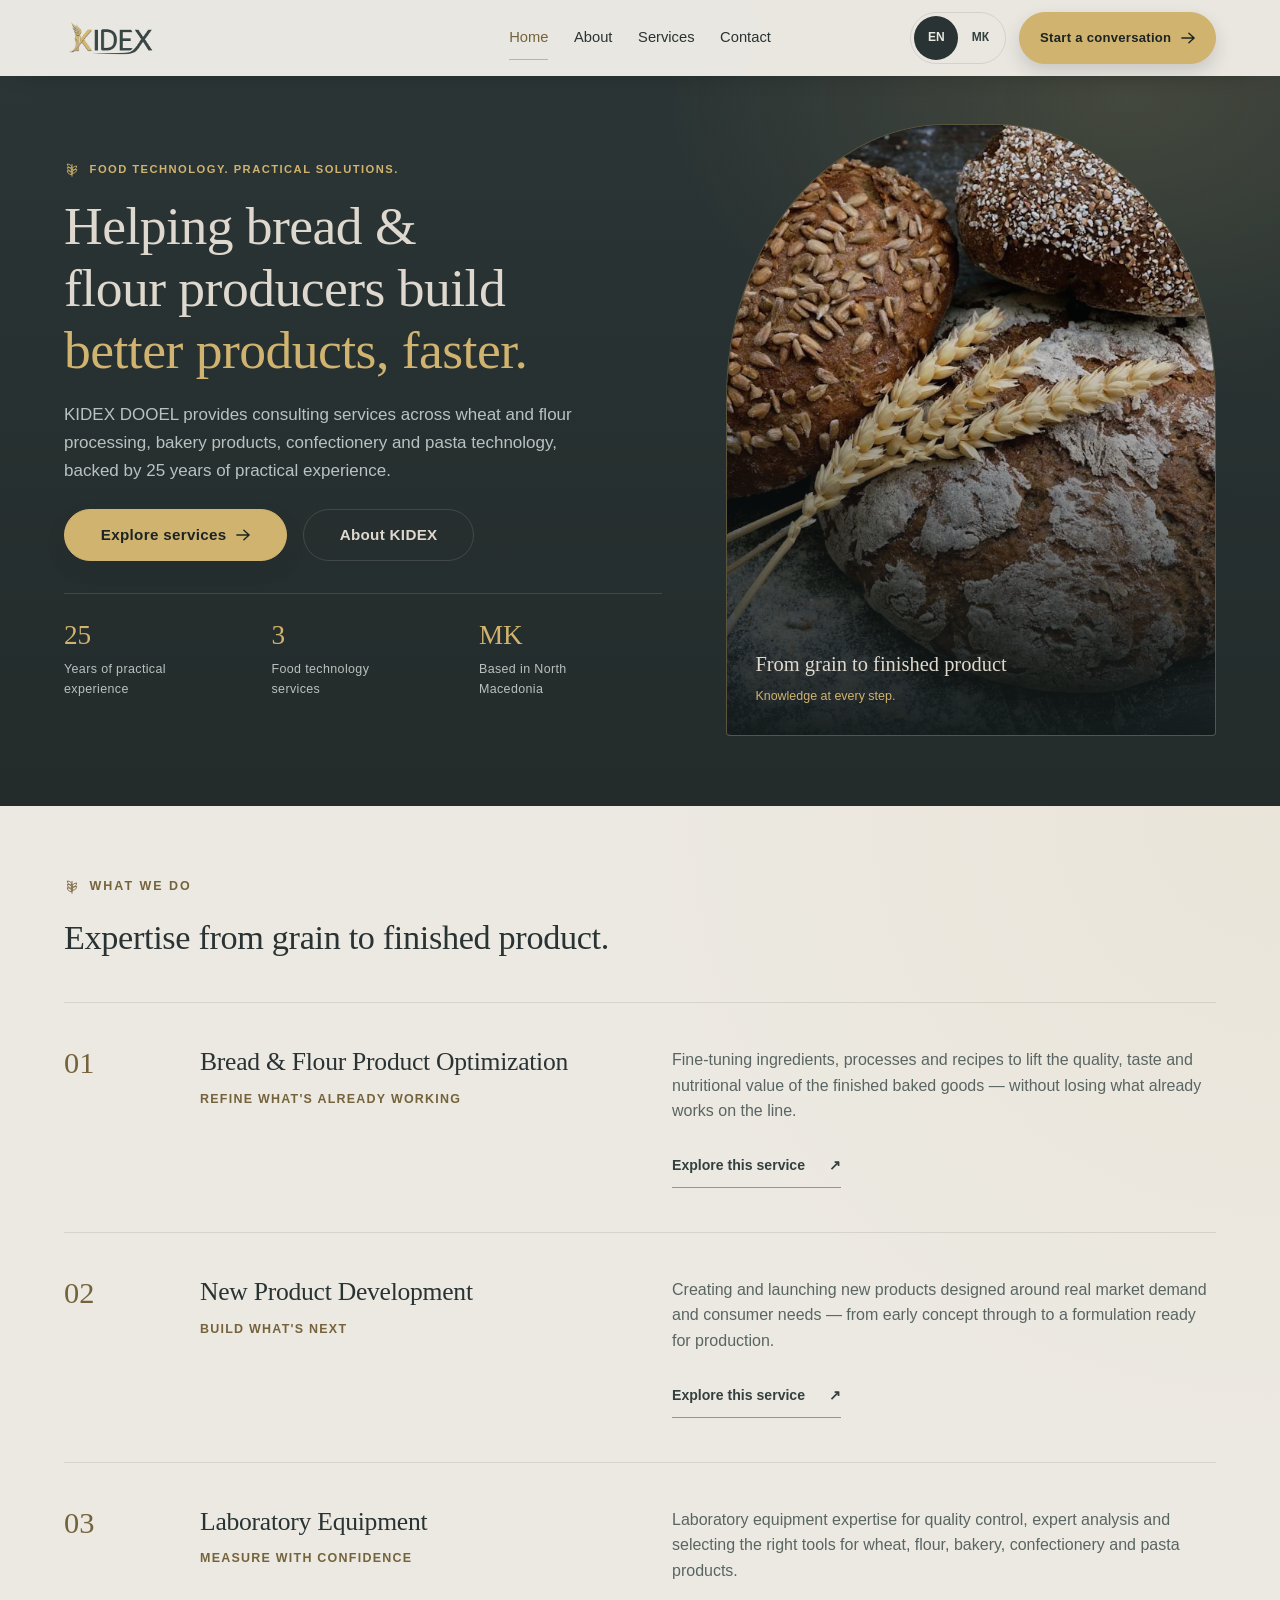
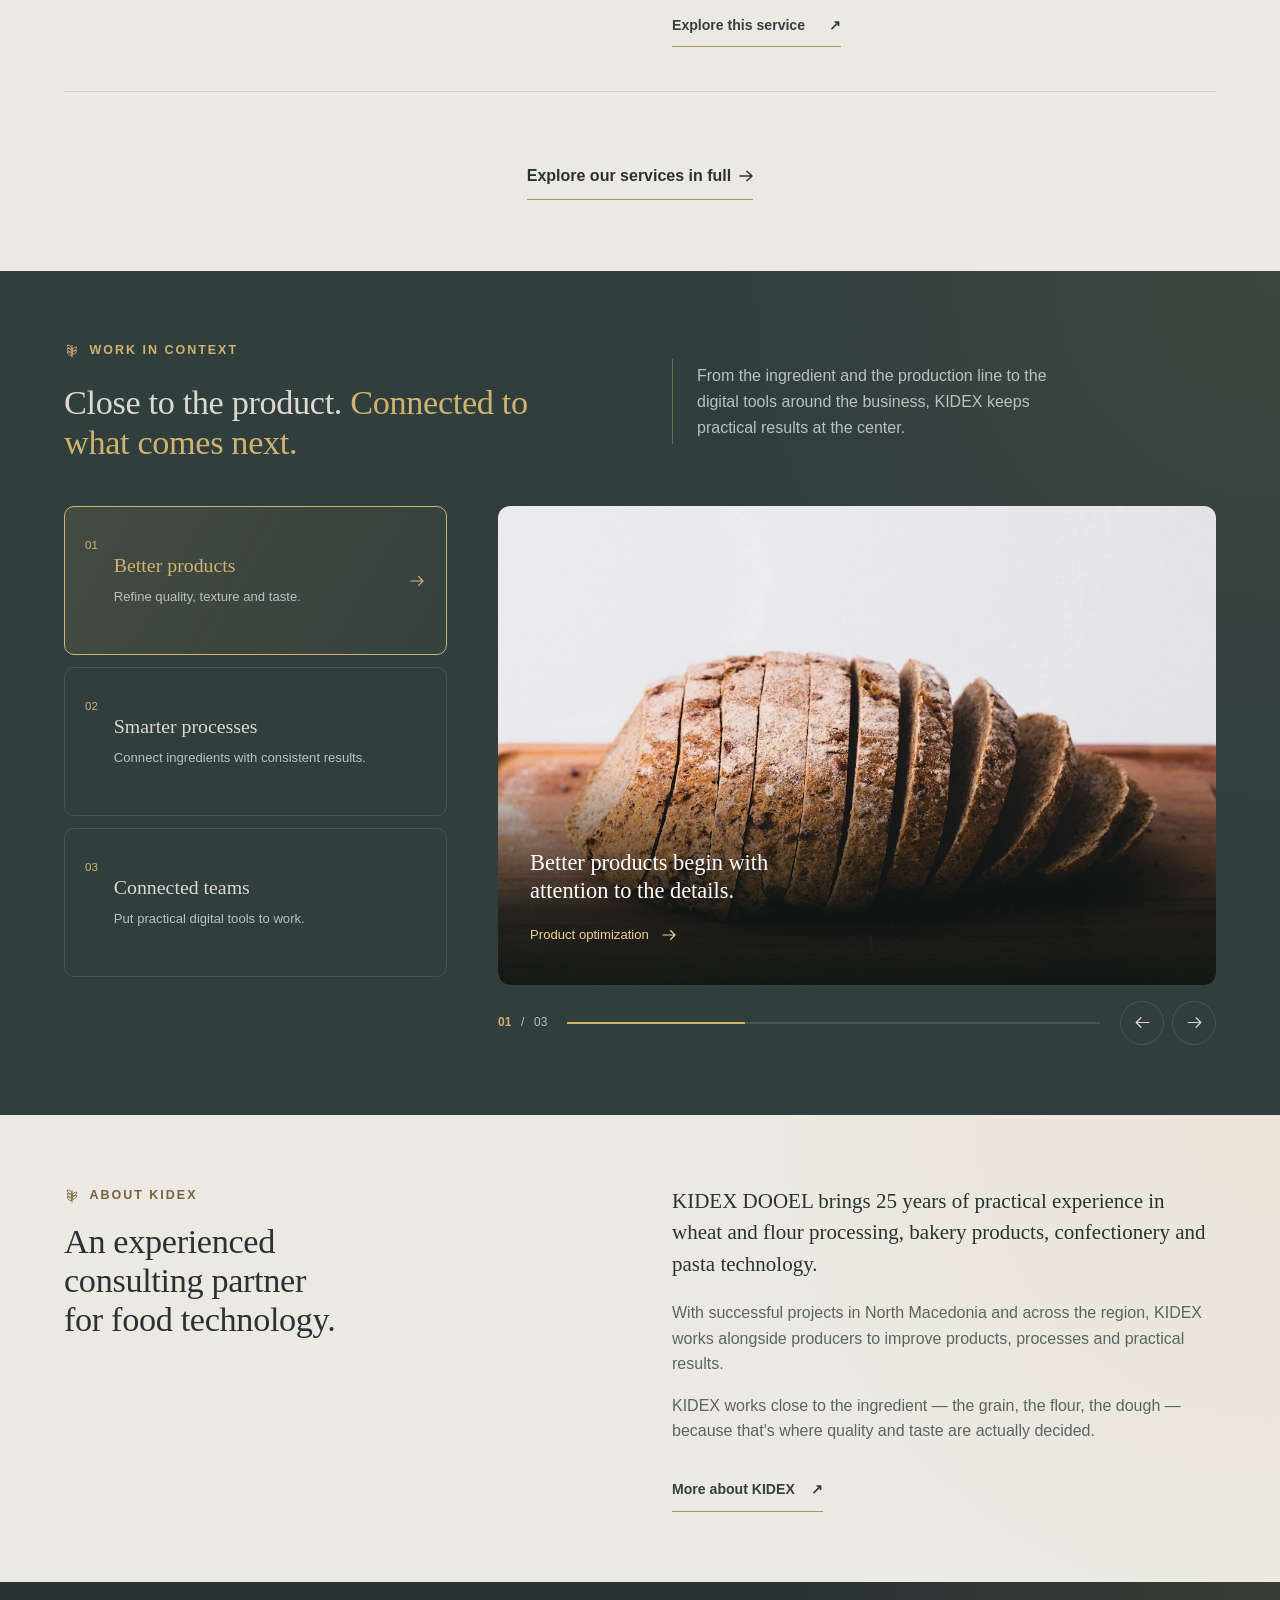
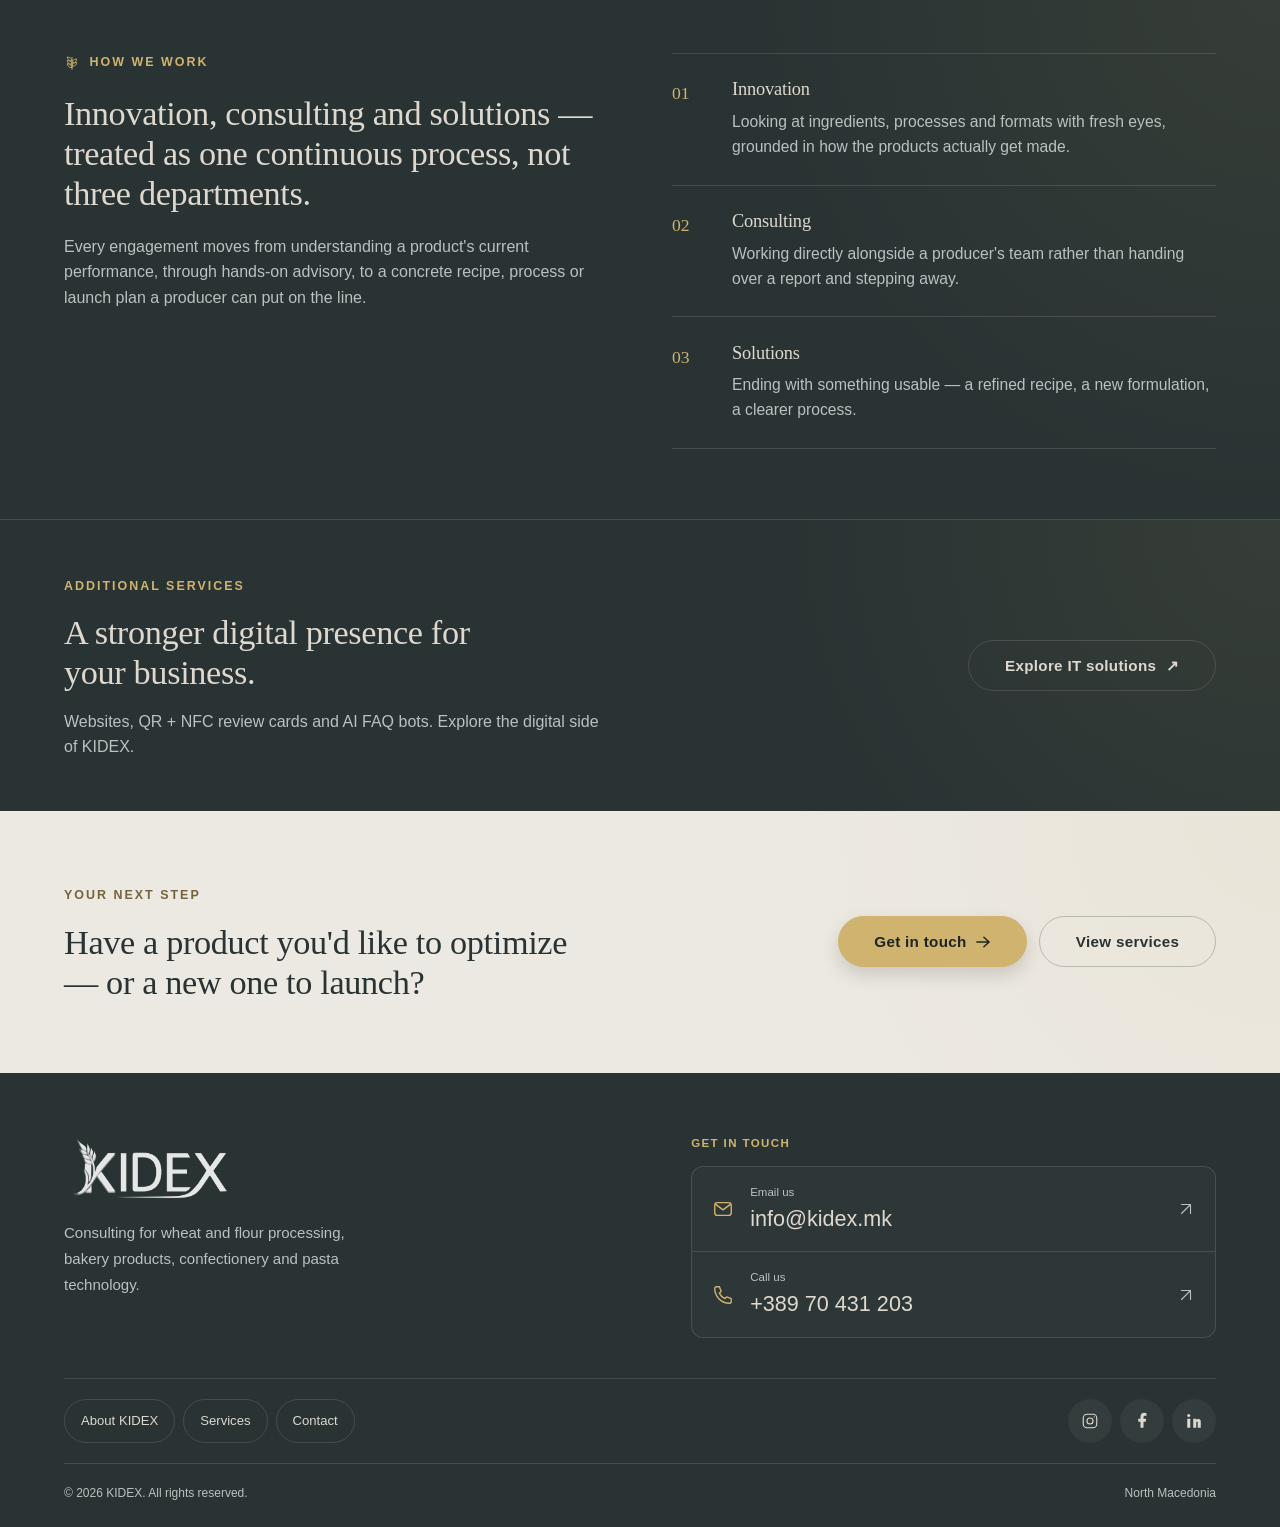
==== commit 5cf8f067: "Refine responsive design and add real service photography" ====
--- a/index.html
+++ b/index.html
@@ -1,36 +1,33 @@
 <!DOCTYPE html>
-
-<html lang="en">
-<head>
-<meta charset="utf-8"/>
-<meta content="width=device-width, initial-scale=1.0" name="viewport"/>
+<html lang="en"><head>
+<meta charset="utf-8">
+<meta content="width=device-width, initial-scale=1.0" name="viewport">
 <title>KIDEX — Innovation, Consulting &amp; Solutions for Bread &amp; Flour Producers</title>
-<meta content="KIDEX provides consulting services across wheat and flour processing, bakery products, confectionery and pasta technology, backed by 25 years of practical experience." name="description"/>
-<meta content="#293333" name="theme-color"/>
+<meta content="KIDEX provides consulting services across wheat and flour processing, bakery products, confectionery and pasta technology, backed by 25 years of practical experience." name="description">
+<meta content="#293333" name="theme-color">
 <!-- Open Graph -->
-<meta content="website" property="og:type"/>
-<meta content="KIDEX" property="og:site_name"/>
-<meta content="KIDEX — Innovation, Consulting &amp; Solutions" property="og:title"/>
-<meta content="Bread and flour product optimization and new product development for producers who want to move faster and taste better." property="og:description"/>
-<meta content="https://kidex.mk/images/kidex-logo-horizontal.png" property="og:image"/>
-<meta content="https://kidex.mk/" property="og:url"/>
-<link href="favicon/favicon-32.png" rel="icon" sizes="32x32" type="image/png"/>
-<link href="favicon/favicon-16.png" rel="icon" sizes="16x16" type="image/png"/>
-<link href="favicon/favicon-180.png" rel="apple-touch-icon" sizes="180x180"/>
-<link href="favicon/favicon-192.png" rel="icon" sizes="192x192" type="image/png"/>
-<link href="https://fonts.googleapis.com" rel="preconnect"/>
-<link crossorigin="" href="https://fonts.gstatic.com" rel="preconnect"/>
-<link href="css/style.css?v=6" rel="stylesheet"/>
-<link href="css/style.css" rel="stylesheet"/>
-<noscript><style>.hamburger { display:none !important; } .main-nav { display:flex !important; flex-wrap:wrap; gap:.8rem; } .site-header .container { flex-wrap:wrap; } .main-nav { order:3; width:100%; justify-content:center; } #contact-form .form-field, #contact-form button, #contact-form .form-intro { display:none; } .hero, .page-hero { padding-top:11rem; }</style></noscript><link href="https://kidex.mk/" rel="canonical"/><link href="https://kidex.mk/" hreflang="en" rel="alternate"/><link href="https://kidex.mk/mk/" hreflang="mk" rel="alternate"/><link href="https://kidex.mk/" hreflang="x-default" rel="alternate"/><meta content="en_GB" property="og:locale"/><meta content="mk_MK" property="og:locale:alternate"/></head>
-<body><a class="skip-link" href="#main">Skip to content</a>
+<meta content="website" property="og:type">
+<meta content="KIDEX" property="og:site_name">
+<meta content="KIDEX — Innovation, Consulting &amp; Solutions" property="og:title">
+<meta content="Bread and flour product optimization and new product development for producers who want to move faster and taste better." property="og:description">
+<meta content="https://kidex.mk/images/kidex-logo-horizontal.png" property="og:image">
+<meta content="https://kidex.mk/" property="og:url">
+<link href="favicon/favicon-32.png" rel="icon" sizes="32x32" type="image/png">
+<link href="favicon/favicon-16.png" rel="icon" sizes="16x16" type="image/png">
+<link href="favicon/favicon-180.png" rel="apple-touch-icon" sizes="180x180">
+<link href="favicon/favicon-192.png" rel="icon" sizes="192x192" type="image/png">
+<link href="https://fonts.googleapis.com" rel="preconnect">
+<link crossorigin="" href="https://fonts.gstatic.com" rel="preconnect">
+<link href="css/style.css?v=20" rel="stylesheet">
+<noscript><style>.hamburger { display:none !important; } .main-nav { display:flex !important; flex-wrap:wrap; gap:.8rem; } .site-header .container { display:flex; flex-wrap:wrap; padding-block:.75rem; } .main-nav { order:3; width:100%; justify-content:center; } #contact-form .form-field, #contact-form button, #contact-form .form-intro { display:none; } .hero, .page-hero { padding-top:11rem; }</style></noscript><link href="https://kidex.mk/" rel="canonical"><link href="https://kidex.mk/" hreflang="en" rel="alternate"><link href="https://kidex.mk/mk/" hreflang="mk" rel="alternate"><link href="https://kidex.mk/" hreflang="x-default" rel="alternate"><meta content="en_GB" property="og:locale"><meta content="mk_MK" property="og:locale:alternate"></head>
+<body class="page-index"><a class="skip-link" href="#main">Skip to content</a>
 <!-- Icon sprite (reused across the page via <use>) -->
 <svg aria-hidden="true" height="0" style="position:absolute" width="0">
-<symbol id="icon-sprig" viewbox="0 0 24 24"><path d="M12 22V3m0 6C7 9 5 6 5 3c4 0 7 3 7 6Zm0 5c-5 0-7-3-7-6 4 0 7 3 7 6Zm0 5c-5 0-7-3-7-6 4 0 7 3 7 6Zm0-7c5 0 7-3 7-6-4 0-7 3-7 6Zm0 5c5 0 7-3 7-6-4 0-7 3-7 6Z" fill="none" stroke="currentColor" stroke-linejoin="round" stroke-width="1.3"></path></symbol>
-<symbol id="icon-arrow" viewbox="0 0 16 16">
+<symbol id="icon-sprig" viewBox="0 0 24 24"><path d="M12 22V3m0 6C7 9 5 6 5 3c4 0 7 3 7 6Zm0 5c-5 0-7-3-7-6 4 0 7 3 7 6Zm0 5c-5 0-7-3-7-6 4 0 7 3 7 6Zm0-7c5 0 7-3 7-6-4 0-7 3-7 6Zm0 5c5 0 7-3 7-6-4 0-7 3-7 6Z" fill="none" stroke="currentColor" stroke-linejoin="round" stroke-width="1.3"></path></symbol>
+<symbol id="icon-arrow" viewBox="0 0 16 16">
 <path d="M1 8h13.5M9 2.5 15 8l-6 5.5" fill="none" stroke-linecap="round" stroke-linejoin="round" stroke-width="1.6"></path>
 </symbol>
-<symbol id="icon-instagram" viewbox="0 0 24 24">
+<symbol id="icon-instagram" viewBox="0 0 24 24">
 <rect fill="none" height="18" rx="5" stroke-width="1.6" width="18" x="3" y="3"></rect>
 <circle cx="12" cy="12" fill="none" r="4.2" stroke-width="1.6"></circle>
 <circle cx="17.4" cy="6.6" fill="currentColor" r="1.1" stroke="none"></circle>
@@ -38,8 +35,11 @@
 </svg>
 <header class="site-header" id="site-header">
 <div class="container">
+<button aria-controls="mobile-panel" aria-expanded="false" aria-label="Open menu" class="hamburger" type="button">
+<span></span><span></span><span></span>
+</button>
 <a aria-label="KIDEX home" class="brand" href="index.html">
-<img alt="KIDEX — Innovation, Consulting, Solutions" height="210" src="images/kidex-logo-nav.png" width="560"/>
+<img alt="KIDEX — Innovation, Consulting, Solutions" height="210" src="images/kidex-logo-nav.png" width="560">
 </a>
 <nav aria-label="Primary" class="main-nav">
 <a aria-current="page" href="index.html">Home</a>
@@ -47,13 +47,13 @@
 <a href="services.html">Services</a>
 <a href="contact.html">Contact</a>
 </nav>
-<div class="nav-actions"><nav aria-label="Language" class="language-switch"><a aria-current="true" aria-label="English" href="index.html" hreflang="en" lang="en">EN</a><a aria-label="Македонски" href="mk/index.html" hreflang="mk" lang="mk">МК</a></nav>
+<div class="nav-actions">
+<nav aria-label="Language" class="language-switch"><a aria-current="true" aria-label="English" href="index.html" hreflang="en" lang="en">EN</a><a aria-label="Македонски" href="mk/index.html" hreflang="mk" lang="mk">МК</a>
+</nav>
 <a class="btn btn-primary desktop-only" href="contact.html">
         Start a conversation <svg aria-hidden="true" focusable="false"><use href="#icon-arrow"></use></svg>
 </a>
-<button aria-controls="mobile-panel" aria-expanded="false" aria-label="Open menu" class="hamburger" type="button">
-<span></span><span></span><span></span>
-</button>
+
 </div>
 </div>
 </header>
@@ -67,27 +67,121 @@
 <a class="btn btn-outline" href="contact.html">Start a conversation <svg aria-hidden="true" focusable="false"><use href="#icon-arrow"></use></svg></a>
 </div>
 <main id="main" tabindex="-1">
-<!-- ============ HERO ============ -->
 <section class="hero">
 <div class="container">
 <div class="hero-copy">
 <span class="eyebrow"><svg aria-hidden="true" class="sprig" focusable="false"><use href="#icon-sprig"></use></svg>Food technology. Practical solutions.</span>
-<h1>Helping bread &amp; flour producers build <em>better products, faster.</em></h1>
+<h1>Helping bread &amp; flour producers build <em>better products, faster.</em>
+</h1>
 <p class="lede">KIDEX DOOEL provides consulting services across wheat and flour processing, bakery products, confectionery and pasta technology, backed by 25 years of practical experience.</p>
 <div class="hero-actions">
-<a class="btn btn-primary" href="services.html">See how we work <svg aria-hidden="true" focusable="false"><use href="#icon-arrow"></use></svg></a>
+<a class="btn btn-primary" href="#services">Explore services <svg aria-hidden="true" focusable="false"><use href="#icon-arrow"></use></svg></a>
 <a class="btn btn-outline" href="about.html">About KIDEX</a>
 </div>
 <div class="hero-meta">
-<div><span>25</span><small>Years of practical experience</small></div>
-<div><span>01–03</span><small>Specialist consulting services</small></div>
-<div><span>MK</span><small>Based in North Macedonia</small></div>
-</div>
-</div>
-<div class="hero-visual"><div class="hero-image-wrap"><img alt="Fresh seeded loaves with wheat on a dark bakery surface" class="hero-image" fetchpriority="high" height="798" src="images/bakery-process.webp" width="1200"/><div class="hero-image-caption"><span>From grain to finished product</span><span>Knowledge at every step.</span></div></div></div>
-</div>
-</section>
-<!-- ============ ABOUT ============ -->
+<div><span>25</span><small>Years of practical experience</small>
+</div>
+<div><span>3</span><small>Food technology services</small>
+</div>
+<div><span>MK</span><small>Based in North Macedonia</small>
+</div>
+</div>
+</div>
+<div class="hero-visual">
+<div class="hero-image-wrap"><img alt="Fresh seeded loaves with wheat on a dark bakery surface" class="hero-image" fetchpriority="high" height="798" src="images/bakery-process.webp" width="1200">
+<div class="hero-image-caption"><span>From grain to finished product</span><span>Knowledge at every step.</span>
+</div>
+</div>
+</div>
+</div>
+</section>
+<section class="on-light home-services" id="services">
+<div class="container">
+<div class="section-head reveal">
+<span class="eyebrow"><svg aria-hidden="true" class="sprig" focusable="false"><use href="#icon-sprig"></use></svg>What we do</span>
+<h2>Expertise from grain to finished product.</h2>
+</div>
+<div class="service-row reveal">
+<div class="service-index">01</div>
+<div class="service-title">
+<h3>Bread &amp; Flour Product Optimization</h3>
+<span class="tag">Refine what's already working</span>
+</div>
+<div class="service-desc">
+<p>Fine-tuning ingredients, processes and recipes to lift the quality, taste and nutritional value of the finished baked goods — without losing what already works on the line.</p>
+<a class="service-link" href="services.html#optimization">Explore this service <span aria-hidden="true">↗</span></a>
+</div>
+</div>
+<div class="service-row reveal">
+<div class="service-index">02</div>
+<div class="service-title">
+<h3>New Product Development</h3>
+<span class="tag">Build what's next</span>
+</div>
+<div class="service-desc">
+<p>Creating and launching new products designed around real market demand and consumer needs — from early concept through to a formulation ready for production.</p>
+<a class="service-link" href="services.html#development">Explore this service <span aria-hidden="true">↗</span></a>
+</div>
+</div>
+<div class="service-row reveal">
+<div class="service-index">03</div>
+<div class="service-title">
+<h3>Laboratory Equipment</h3>
+<span class="tag">Measure with confidence</span>
+</div>
+<div class="service-desc">
+<p>Laboratory equipment expertise for quality control, expert analysis and selecting the right tools for wheat, flour, bakery, confectionery and pasta products.</p>
+<a class="service-link" href="services.html#laboratory-equipment">Explore this service <span aria-hidden="true">↗</span></a>
+</div>
+</div>
+<div class="text-center mt-lg reveal">
+<a class="btn-ghost" href="services.html">Explore our services in full <svg aria-hidden="true" focusable="false"><use href="#icon-arrow"></use></svg></a>
+</div>
+</div>
+</section>
+<section class="photo-band work-showcase on-dark" aria-labelledby="showcase-heading">
+<div class="container">
+<div class="photo-head">
+<div class="photo-heading"><span class="eyebrow"><svg aria-hidden="true" class="sprig" focusable="false"><use href="#icon-sprig"></use></svg>Work in context</span>
+<h2 id="showcase-heading">Close to the product. <em>Connected to what comes next.</em></h2>
+</div>
+<p>From the ingredient and the production line to the digital tools around the business, KIDEX keeps practical results at the center.</p>
+</div>
+<div class="showcase-layout">
+<div class="showcase-tabs" aria-label="Choose a theme" hidden>
+<button class="showcase-tab" id="showcase-tab-1" type="button" aria-controls="showcase-slide-1">
+<span class="showcase-tab-number" aria-hidden="true">01</span><span class="showcase-tab-copy"><span class="showcase-tab-title">Better products</span><span class="showcase-tab-description">Refine quality, texture and taste.</span></span><span class="showcase-tab-arrow"><svg aria-hidden="true" focusable="false" viewBox="0 0 24 24" fill="none" stroke="currentColor" stroke-width="1.5" stroke-linecap="round" stroke-linejoin="round"><path d="M4 12h16m-6-6 6 6-6 6"/></svg></span>
+</button>
+<button class="showcase-tab" id="showcase-tab-2" type="button" aria-controls="showcase-slide-2">
+<span class="showcase-tab-number" aria-hidden="true">02</span><span class="showcase-tab-copy"><span class="showcase-tab-title">Smarter processes</span><span class="showcase-tab-description">Connect ingredients with consistent results.</span></span><span class="showcase-tab-arrow"><svg aria-hidden="true" focusable="false" viewBox="0 0 24 24" fill="none" stroke="currentColor" stroke-width="1.5" stroke-linecap="round" stroke-linejoin="round"><path d="M4 12h16m-6-6 6 6-6 6"/></svg></span>
+</button>
+<button class="showcase-tab" id="showcase-tab-3" type="button" aria-controls="showcase-slide-3">
+<span class="showcase-tab-number" aria-hidden="true">03</span><span class="showcase-tab-copy"><span class="showcase-tab-title">Connected teams</span><span class="showcase-tab-description">Put practical digital tools to work.</span></span><span class="showcase-tab-arrow"><svg aria-hidden="true" focusable="false" viewBox="0 0 24 24" fill="none" stroke="currentColor" stroke-width="1.5" stroke-linecap="round" stroke-linejoin="round"><path d="M4 12h16m-6-6 6 6-6 6"/></svg></span>
+</button>
+</div>
+<div class="showcase-gallery">
+<div class="showcase-stage">
+<figure class="showcase-slide" id="showcase-slide-1">
+<img src="images/bread-shelf.webp" alt="Sliced whole-grain bread on a wooden board" width="1200" height="800" loading="lazy" decoding="async" draggable="false">
+<figcaption><p>Better products begin with attention to the details.</p><a href="services.html#optimization">Product optimization <svg aria-hidden="true" focusable="false" viewBox="0 0 24 24" fill="none" stroke="currentColor" stroke-width="1.5" stroke-linecap="round" stroke-linejoin="round"><path d="M4 12h16m-6-6 6 6-6 6"/></svg></a></figcaption>
+</figure>
+<figure class="showcase-slide" id="showcase-slide-2">
+<img src="images/flour-detail.webp" alt="Flour falling over freshly baked croissants" width="1200" height="960" loading="lazy" decoding="async" draggable="false">
+<figcaption><p>Ingredients, process and outcome.</p><a href="services.html#development">New product development <svg aria-hidden="true" focusable="false" viewBox="0 0 24 24" fill="none" stroke="currentColor" stroke-width="1.5" stroke-linecap="round" stroke-linejoin="round"><path d="M4 12h16m-6-6 6 6-6 6"/></svg></a></figcaption>
+</figure>
+<figure class="showcase-slide" id="showcase-slide-3">
+<img src="images/digital-team.webp" alt="Digital team collaborating around laptops in a warm workspace" width="1200" height="1799" loading="lazy" decoding="async" draggable="false">
+<figcaption><p>Solutions built for real teams.</p><a href="services.html#it-solutions">IT solutions <svg aria-hidden="true" focusable="false" viewBox="0 0 24 24" fill="none" stroke="currentColor" stroke-width="1.5" stroke-linecap="round" stroke-linejoin="round"><path d="M4 12h16m-6-6 6 6-6 6"/></svg></a></figcaption>
+</figure>
+</div>
+<div class="showcase-controls" hidden>
+<p class="showcase-count" aria-live="polite" aria-atomic="true"><span data-showcase-current>01</span><span>/</span><span>03</span></p>
+<div class="showcase-arrows"><button class="showcase-prev" type="button" aria-label="Previous photo"><svg aria-hidden="true" focusable="false" viewBox="0 0 24 24" fill="none" stroke="currentColor" stroke-width="1.5" stroke-linecap="round" stroke-linejoin="round"><path d="M4 12h16m-6-6 6 6-6 6"/></svg></button><button class="showcase-next" type="button" aria-label="Next photo"><svg aria-hidden="true" focusable="false" viewBox="0 0 24 24" fill="none" stroke="currentColor" stroke-width="1.5" stroke-linecap="round" stroke-linejoin="round"><path d="M4 12h16m-6-6 6 6-6 6"/></svg></button></div>
+</div>
+</div>
+</div>
+</div>
+</section>
 <section class="on-light home-about" id="expertise">
 <div class="container about-grid">
 <div class="about-intro reveal">
@@ -97,108 +191,56 @@
 <div class="about-copy reveal">
 <p class="lead">KIDEX DOOEL brings 25 years of practical experience in wheat and flour processing, bakery products, confectionery and pasta technology.</p>
 <p>With successful projects in North Macedonia and across the region, KIDEX works alongside producers to improve products, processes and practical results.</p>
-<a class="service-link" href="about.html">More about KIDEX <span aria-hidden="true">↗</span></a></div>
-</div>
-</section>
-<!-- ============ WORK IN CONTEXT ============ -->
-<section class="photo-band on-dark">
-<div class="container">
-<div class="photo-head reveal"><div class="photo-heading"><span class="eyebrow"><svg aria-hidden="true" class="sprig" focusable="false"><use href="#icon-sprig"></use></svg>Work in context</span><h2>Close to the product. Connected to what comes next.</h2></div>
-<p>From the ingredient and the production line to the digital tools around the business, KIDEX keeps practical results at the center.</p>
-</div>
-<div class="photo-grid reveal-stagger">
-<figure>
-<img alt="Sliced whole-grain bread on a wooden board" decoding="async" height="800" loading="lazy" src="images/bread-shelf.webp" width="1200"/>
-<figcaption>Better products begin with attention to the details.</figcaption>
-</figure>
-<figure>
-<img alt="Flour falling over freshly baked croissants" decoding="async" height="960" loading="lazy" src="images/flour-detail.webp" width="1200"/>
-<figcaption>Ingredients, process and outcome.</figcaption>
-</figure>
-<figure>
-<img alt="Digital team collaborating around laptops in a warm workspace" decoding="async" height="1799" loading="lazy" src="images/digital-team.webp" width="1200"/>
-<figcaption>Solutions built for real teams.</figcaption>
-</figure>
-</div>
-</div>
-</section>
-<!-- ============ SERVICES (condensed) ============ -->
-<section class="on-light home-services">
-<div class="container">
-<div class="section-head reveal">
-<span class="eyebrow"><svg aria-hidden="true" class="sprig" focusable="false"><use href="#icon-sprig"></use></svg>What we do</span>
-<h2>Expertise from grain to finished product.</h2>
-</div>
-<div class="service-row reveal">
-<div class="service-index">01</div>
-<div class="service-title">
-<h3>Bread &amp; Flour Product Optimization</h3>
-<span class="tag">Refine what's already working</span>
-</div>
-<div class="service-desc">
-<p>Fine-tuning ingredients, processes and recipes to lift the quality, taste and nutritional value of the finished baked goods — without losing what already works on the line.</p>
-<a class="service-link" href="services.html#optimization">Explore this service <span aria-hidden="true">↗</span></a></div>
-</div>
-<div class="service-row reveal">
-<div class="service-index">02</div>
-<div class="service-title">
-<h3>New Product Development</h3>
-<span class="tag">Build what's next</span>
-</div>
-<div class="service-desc">
-<p>Creating and launching new products designed around real market demand and consumer needs — from early concept through to a formulation ready for production.</p>
-<a class="service-link" href="services.html#development">Explore this service <span aria-hidden="true">↗</span></a></div>
-</div>
-<div class="service-row reveal">
-<div class="service-index">03</div>
-<div class="service-title">
-<h3>Laboratory Equipment</h3>
-<span class="tag">Measure with confidence</span>
-</div>
-<div class="service-desc">
-<p>Laboratory equipment expertise for quality control, expert analysis and selecting the right tools for wheat, flour, bakery, confectionery and pasta products.</p>
-<a class="service-link" href="services.html#laboratory-equipment">Explore this service <span aria-hidden="true">↗</span></a></div>
-</div>
-<div class="text-center mt-lg reveal">
-<a class="btn-ghost" href="services.html">Explore our services in full <svg aria-hidden="true" focusable="false" style="width:14px;height:14px;display:inline-block;vertical-align:-2px;margin-left:4px;"><use href="#icon-arrow"></use></svg></a>
-</div>
-</div>
-</section>
-<!-- ============ APPROACH (dark statement) ============ -->
+<p>KIDEX works close to the ingredient — the grain, the flour, the dough — because that's where quality and taste are actually decided.</p><a class="service-link" href="about.html">More about KIDEX <span aria-hidden="true">↗</span></a>
+</div>
+</div>
+</section>
 <section class="on-dark">
 <div class="container approach">
 <div class="approach-statement reveal">
 <span class="eyebrow"><svg aria-hidden="true" class="sprig" focusable="false"><use href="#icon-sprig"></use></svg>How we work</span>
 <h2>Innovation, consulting and solutions — treated as one continuous process, not three departments.</h2>
-<p style="margin-top:1.5rem; color: var(--text-on-dark-muted); font-size:1.05rem;">Every engagement moves from understanding a product's current performance, through hands-on advisory, to a concrete recipe, process or launch plan a producer can put on the line.</p>
+<p>Every engagement moves from understanding a product's current performance, through hands-on advisory, to a concrete recipe, process or launch plan a producer can put on the line.</p>
 </div>
 <div class="approach-list reveal">
 <div class="approach-item">
 <span class="mark">01</span>
-<div><h3>Innovation</h3><p>Looking at ingredients, processes and formats with fresh eyes, grounded in how the products actually get made.</p></div>
+<div>
+<h3>Innovation</h3>
+<p>Looking at ingredients, processes and formats with fresh eyes, grounded in how the products actually get made.</p>
+</div>
 </div>
 <div class="approach-item">
 <span class="mark">02</span>
-<div><h3>Consulting</h3><p>Working directly alongside a producer's team rather than handing over a report and stepping away.</p></div>
+<div>
+<h3>Consulting</h3>
+<p>Working directly alongside a producer's team rather than handing over a report and stepping away.</p>
+</div>
 </div>
 <div class="approach-item">
 <span class="mark">03</span>
-<div><h3>Solutions</h3><p>Ending with something usable — a refined recipe, a new formulation, a clearer process.</p></div>
-</div>
-</div>
-</div>
-</section>
-<!-- ============ WORK / FOCUS ============ -->
-<section class="on-light work-band">
-<div class="container work-grid">
-<div class="work-copy reveal"><div class="work-intro"><span class="eyebrow"><svg aria-hidden="true" class="sprig" focusable="false"><use href="#icon-sprig"></use></svg>Our focus</span><p class="lead">KIDEX works close to the ingredient — the grain, the flour, the dough — because that's where quality and taste are actually decided.</p></div><div class="work-detail"><div class="work-note">Tell us about your product, your production process and what you want to improve. We will help identify the next practical step.</div><a class="btn btn-outline-dark" href="contact.html">Discuss a project <svg aria-hidden="true" focusable="false"><use href="#icon-arrow"></use></svg></a></div></div>
-</div>
-</section><section class="digital-teaser on-dark"><div class="container"><div><span class="eyebrow">Beyond food technology</span><h2>A stronger digital presence for your business.</h2><p>Websites, QR + NFC review cards and AI FAQ bots. Explore the digital side of KIDEX.</p></div><a class="btn btn-outline" href="services.html#it-solutions">Explore IT solutions <span aria-hidden="true">↗</span></a></div></section>
-<!-- ============ CTA ============ -->
+<div>
+<h3>Solutions</h3>
+<p>Ending with something usable — a refined recipe, a new formulation, a clearer process.</p>
+</div>
+</div>
+</div>
+</div>
+</section>
+<section class="digital-teaser on-dark">
+<div class="container">
+<div><span class="eyebrow">Additional services</span>
+<h2>A stronger digital presence for your business.</h2>
+<p>Websites, QR + NFC review cards and AI FAQ bots. Explore the digital side of KIDEX.</p>
+</div><a class="btn btn-outline" href="services.html#it-solutions">Explore IT solutions <span aria-hidden="true">↗</span></a>
+</div>
+</section>
 <section class="cta-band">
 <div class="container">
 <div class="cta-inner reveal">
+<div class="cta-copy"><span class="eyebrow">Your next step</span>
 <h2>Have a product you'd like to optimize — or a new one to launch?</h2>
+</div>
 <div class="cta-actions">
 <a class="btn btn-primary" href="contact.html">Get in touch <svg aria-hidden="true" focusable="false"><use href="#icon-arrow"></use></svg></a>
 <a class="btn btn-outline-dark" href="services.html">View services</a>
@@ -209,38 +251,38 @@
 </main>
 <footer class="site-footer">
 <div class="container">
-<div class="footer-top">
+<div class="footer-main">
 <div class="footer-brand">
-<img alt="KIDEX — Innovation, Consulting, Solutions" height="331" src="images/kidex-logo-full.png" width="738"/>
+<a class="footer-logo" href="index.html" aria-label="KIDEX home"><img src="images/kidex-logo-nav.png" width="560" height="210" alt="KIDEX — Innovation, Consulting, Solutions"></a>
 <p>Consulting for wheat and flour processing, bakery products, confectionery and pasta technology.</p>
 </div>
-<div class="footer-col">
-<h2>Site</h2>
-<ul>
-<li><a href="index.html">Home</a></li>
-<li><a href="about.html">About</a></li>
-<li><a href="services.html">Services</a></li>
-<li><a href="contact.html">Contact</a></li>
-</ul>
-</div>
-<div class="footer-col">
-<h2>Services</h2>
-<ul>
-<li><a href="services.html#optimization">Product optimization</a></li>
-<li><a href="services.html#development">New product development</a></li>
-<li><a href="services.html#laboratory-equipment">Laboratory equipment</a></li>
-<li><a href="services.html#it-solutions">IT solutions</a></li>
-</ul>
-</div>
-<div class="footer-col">
-<h2>Connect</h2>
-<ul><li><a href="mailto:info@kidex.mk">info@kidex.mk</a></li><li><a href="tel:+38970431203">+389 70 431 203</a></li>
-<li><a href="https://www.instagram.com/kidex.mk/" rel="noopener" target="_blank">Instagram</a></li>
-<li><a href="https://www.facebook.com/profile.php?id=100089504146564" rel="noopener" target="_blank">Facebook</a></li>
-<li><a href="https://www.linkedin.com/in/toni-acoski-96036b47/" rel="noopener" target="_blank">LinkedIn</a></li>
-<li><a href="https://www.kidex.mk" rel="noopener" target="_blank">kidex.mk</a></li>
-</ul>
-</div>
+<div class="footer-contact">
+<h2>Get in touch</h2>
+<div class="footer-contact-card">
+<a class="footer-contact-link" href="mailto:info@kidex.mk">
+<span class="footer-contact-icon"><svg aria-hidden="true" focusable="false" viewBox="0 0 24 24" fill="none" stroke="currentColor" stroke-width="1.5" stroke-linecap="round" stroke-linejoin="round"><rect x="3" y="5" width="18" height="14" rx="3"/><path d="m4 7 8 6 8-6"/></svg></span>
+<span class="footer-contact-copy"><span class="footer-contact-label">Email us</span><span class="footer-contact-value">info@kidex.mk</span></span>
+<span class="footer-contact-arrow"><svg aria-hidden="true" focusable="false" viewBox="0 0 24 24" fill="none" stroke="currentColor" stroke-width="1.5" stroke-linecap="round" stroke-linejoin="round"><path d="M6 18 18 6M6 6h12v12"/></svg></span>
+</a>
+<a class="footer-contact-link" href="tel:+38970431203">
+<span class="footer-contact-icon"><svg aria-hidden="true" focusable="false" viewBox="0 0 24 24" fill="none" stroke="currentColor" stroke-width="1.5" stroke-linecap="round" stroke-linejoin="round"><path d="M8 3H5a2 2 0 0 0-2 2c0 8.8 7.2 16 16 16a2 2 0 0 0 2-2v-3l-5-2-2 2a13 13 0 0 1-6-6l2-2-2-5Z"/></svg></span>
+<span class="footer-contact-copy"><span class="footer-contact-label">Call us</span><span class="footer-contact-value">+389 70 431 203</span></span>
+<span class="footer-contact-arrow"><svg aria-hidden="true" focusable="false" viewBox="0 0 24 24" fill="none" stroke="currentColor" stroke-width="1.5" stroke-linecap="round" stroke-linejoin="round"><path d="M6 18 18 6M6 6h12v12"/></svg></span>
+</a>
+</div>
+</div>
+</div>
+<div class="footer-utility">
+<nav class="footer-nav" aria-label="Footer navigation">
+<a href="about.html">About KIDEX</a>
+<a href="services.html">Services</a>
+<a href="contact.html">Contact</a>
+</nav>
+<nav class="footer-social" aria-label="Social media">
+<a href="https://www.instagram.com/kidex.mk/" target="_blank" rel="noopener" aria-label="Instagram" title="Instagram"><svg aria-hidden="true" focusable="false" viewBox="0 0 24 24" fill="none" stroke="currentColor" stroke-width="1.5" stroke-linecap="round" stroke-linejoin="round"><rect x="3" y="3" width="18" height="18" rx="5"/><circle cx="12" cy="12" r="4"/><circle cx="17.5" cy="6.5" r=".8" fill="currentColor" stroke="none"/></svg></a>
+<a href="https://www.facebook.com/profile.php?id=100089504146564" target="_blank" rel="noopener" aria-label="Facebook" title="Facebook"><svg aria-hidden="true" focusable="false" viewBox="0 0 24 24" fill="none" stroke="currentColor" stroke-width="1.5" stroke-linecap="round" stroke-linejoin="round"><path d="M14 21v-8h3l.5-4H14V7c0-1.2.4-2 2-2h2V1.5A24 24 0 0 0 15 1c-3 0-5 1.9-5 5.4V9H7v4h3v8Z" fill="currentColor" stroke="none"/></svg></a>
+<a href="https://www.linkedin.com/in/toni-acoski-96036b47/" target="_blank" rel="noopener" aria-label="LinkedIn" title="LinkedIn"><svg aria-hidden="true" focusable="false" viewBox="0 0 24 24" fill="none" stroke="currentColor" stroke-width="1.5" stroke-linecap="round" stroke-linejoin="round"><rect x="3" y="9" width="4" height="12" rx=".5" fill="currentColor" stroke="none"/><circle cx="5" cy="4.5" r="2" fill="currentColor" stroke="none"/><path d="M11 21V9h4v1.5c1-1.5 5-2.5 6 1.5v9h-4v-7c0-2-2-2-2 0v7Z" fill="currentColor" stroke="none"/></svg></a>
+</nav>
 </div>
 <div class="footer-bottom">
 <span>© <span data-year="">2026</span> KIDEX. All rights reserved.</span>
@@ -248,6 +290,7 @@
 </div>
 </div>
 </footer>
-<script src="js/script.js?v=3"></script>
-</body>
-</html>
+<script src="js/script.js?v=6"></script>
+
+
+</body></html>
--- a/css/style.css
+++ b/css/style.css
@@ -26,11 +26,22 @@
   /* Type */
   --font-display: "Fraunces", "Iowan Old Style", Georgia, serif;
   --font-body: "Work Sans", -apple-system, BlinkMacSystemFont, "Segoe UI", sans-serif;
+  --type-hero: clamp(2rem, 1.35rem + 2.5vw, 3.375rem);
+  --type-page-title: clamp(1.875rem, 1.3rem + 2vw, 2.875rem);
+  --type-section-title: clamp(1.625rem, 1.3rem + 1.05vw, 2.25rem);
+  --type-card-title: clamp(1.25rem, 1.08rem + .65vw, 1.625rem);
+  --type-lead: clamp(1rem, .95rem + .15vw, 1.0625rem);
+  --type-intro: clamp(1.125rem, 1rem + .4vw, 1.3125rem);
+  --type-caption: clamp(1.125rem, 1rem + .5vw, 1.5rem);
 
   /* Layout */
   --container: 1280px;
   --gutter: clamp(1.5rem, 5vw, 4rem);
   --section-pad: clamp(3rem, 5.5vw, 5rem);
+  --layout-gap: clamp(2rem, 5vw, 4rem);
+  --card-pad: clamp(1.25rem, 3vw, 2.25rem);
+  --header-height: 4.75rem;
+  --hero-pad: clamp(2rem, 4vw, 3rem);
 
   /* Motion */
   --ease: cubic-bezier(0.16, 1, 0.3, 1);
@@ -71,6 +82,7 @@
   color: var(--text-body);
   background: var(--white);
   line-height: 1.6;
+  overflow-wrap: anywhere;
   -webkit-font-smoothing: antialiased;
   font-feature-settings: "liga" 1, "kern" 1;
 }
@@ -79,13 +91,14 @@
   font-family: var(--font-display);
   color: var(--charcoal-dark);
   font-weight: 500;
-  line-height: 1.08;
+  line-height: 1.16;
   letter-spacing: -0.01em;
 }
 
 p { max-width: 62ch; }
 
 .container {
+  width: 100%;
   max-width: var(--container);
   margin-inline: auto;
   padding-inline: var(--gutter);
@@ -210,19 +223,21 @@
   inset-block-start: 0;
   inset-inline: 0;
   z-index: 100;
-  padding-block: 0.7rem;
+  padding-block: 0;
   background: rgba(242, 239, 233, 0.96);
   transition: padding var(--dur-s) var(--ease), background var(--dur-s) var(--ease), box-shadow var(--dur-s) var(--ease);
   box-shadow: 0 10px 30px -22px rgba(0,0,0,0.45);
 }
 .site-header .container {
-  display: flex;
+  min-height: var(--header-height);
+  display: grid;
+  grid-template-columns: 1fr auto 1fr;
   align-items: center;
   justify-content: space-between;
   gap: 1.5rem;
 }
 .site-header.is-scrolled {
-  padding-block: 0.7rem;
+  padding-block: 0;
   background: rgba(242, 239, 233, 0.98);
   backdrop-filter: blur(10px);
   box-shadow: 0 10px 30px -20px rgba(0,0,0,0.5);
@@ -254,30 +269,32 @@
 .main-nav a:hover::after,
 .main-nav a[aria-current="page"]::after { right: 0; }
 
-.nav-actions { display: flex; align-items: center; gap: 1.25rem; }
+.nav-actions { display: flex; align-items: center; justify-self: end; gap: 1.25rem; }
 
 .hamburger {
   display: none;
-  width: 42px;
-  height: 42px;
-  border: 1px solid rgba(41, 51, 51, 0.25);
+  width: 44px;
+  height: 44px;
+  padding: 0;
+  border: 0;
   background: transparent;
   align-items: center;
   justify-content: center;
   flex-direction: column;
-  gap: 5px;
-  border-radius: 2px;
+  gap: 4.5px;
 }
 .hamburger span {
   display: block;
-  width: 18px;
+  width: 20px;
   height: 1.5px;
+  border-radius: 999px;
   background: var(--charcoal-dark);
   transition: transform var(--dur-s) var(--ease), opacity var(--dur-s) var(--ease);
 }
-.hamburger[aria-expanded="true"] span:nth-child(1) { transform: translateY(6.5px) rotate(45deg); }
-.hamburger[aria-expanded="true"] span:nth-child(2) { opacity: 0; }
-.hamburger[aria-expanded="true"] span:nth-child(3) { transform: translateY(-6.5px) rotate(-45deg); }
+.hamburger span:nth-child(2) { width: 14px; margin-inline-end: 6px; }
+.hamburger[aria-expanded="true"] span:nth-child(1) { transform: translateY(6px) rotate(45deg); }
+.hamburger[aria-expanded="true"] span:nth-child(2) { opacity: 0; transform: scaleX(0); }
+.hamburger[aria-expanded="true"] span:nth-child(3) { transform: translateY(-6px) rotate(-45deg); }
 
 .mobile-panel {
   position: fixed;
@@ -287,8 +304,8 @@
   display: flex;
   flex-direction: column;
   justify-content: flex-start;
-  padding: 7.5rem var(--gutter) 2.5rem;
-  transform: translateX(100%);
+  padding: calc(var(--header-height) + 2rem) var(--gutter) 2rem;
+  transform: translateX(-100%);
   visibility: hidden;
   transition: transform var(--dur-m) var(--ease), visibility 0s linear var(--dur-m);
 }
@@ -335,9 +352,9 @@
   gap: clamp(2rem, 6vw, 5rem);
   align-items: center;
 }
-.hero-copy .eyebrow { margin-bottom: 1.5rem; }
+.hero-copy .eyebrow { margin-bottom: 1rem; }
 .hero-copy h1 {
-  font-size: clamp(2.6rem, 5.6vw, 4.6rem);
+  font-size: var(--type-hero);
   color: var(--white);
 }
 .hero-copy h1 em {
@@ -346,9 +363,10 @@
 }
 .hero-copy .lede {
   margin-top: 1.75rem;
-  font-size: clamp(1.05rem, 1.4vw, 1.25rem);
+  font-size: var(--type-lead);
+  line-height: 1.65;
   color: var(--text-on-dark-muted);
-  max-width: 46ch;
+  max-width: 56ch;
 }
 .hero-actions {
   margin-top: 2.75rem;
@@ -404,9 +422,9 @@
   max-width: 46rem;
   margin-bottom: clamp(1.75rem, 3.5vw, 2.75rem);
 }
-.section-head h2 { margin-top: 1rem; font-size: clamp(2rem, 4.2vw, 3.1rem); }
+.section-head h2 { margin-top: 1rem; font-size: var(--type-section-title); }
 .section-head.wide { max-width: 62rem; }
-.section-head p { margin-top: 1.25rem; font-size: 1.08rem; color: var(--text-muted); }
+.section-head p { margin-top: 1.25rem; font-size: 1rem; color: var(--text-muted); }
 section.on-dark .section-head p { color: var(--text-on-dark-muted); }
 section.on-dark .section-head h2 { color: var(--white); }
 
@@ -420,26 +438,39 @@
   gap: clamp(2.5rem, 6vw, 5rem);
 }
 .about-intro h2 {
-  font-size: clamp(1.9rem, 3.4vw, 2.6rem);
+  font-size: var(--type-section-title);
 }
 .about-intro { position: sticky; top: 7rem; align-self: start; }
-.about-copy p { color: var(--text-body); font-size: 1.06rem; margin-bottom: 1.4rem; max-width: 60ch; }
+.about-copy p { color: var(--text-body); font-size: 1rem; margin-bottom: 1.4rem; max-width: 60ch; }
 .about-copy p:last-child { margin-bottom: 0; }
 .about-copy .lead {
   font-family: var(--font-display);
-  font-size: 1.5rem;
+  font-size: var(--type-intro);
   line-height: 1.45;
   color: var(--charcoal-dark);
   font-weight: 400;
 }
 .about-divider { height: 1px; background: var(--bg-line); margin-block: 1.5rem; width: 100%; }
+.about-photo, .service-photo {
+  margin-top: 1.5rem;
+  overflow: hidden;
+  border-radius: 8px;
+  background: var(--white);
+}
+.about-photo img, .service-photo img {
+  display: block;
+  width: 100%;
+  height: auto;
+  aspect-ratio: 3 / 2;
+  object-fit: cover;
+}
 
 /* ---------- Work in context / photography ---------- */
 .photo-band { border-top: 1px solid var(--bg-line); }
 .photo-head { display: grid; grid-template-columns: 0.8fr 1.2fr; column-gap: clamp(2rem, 6vw, 5rem); align-items: end; margin-bottom: clamp(2.5rem, 5vw, 4rem); }
 .photo-head .eyebrow { align-self: start; }
-.photo-head h2 { max-width: 16ch; font-size: clamp(2rem, 4vw, 3rem); }
-.photo-head p { grid-column: 2; margin-top: 1.25rem; color: var(--text-muted); font-size: 1.05rem; max-width: 48ch; }
+.photo-head h2 { max-width: 16ch; font-size: var(--type-section-title); }
+.photo-head p { grid-column: 2; margin-top: 1.25rem; color: var(--text-muted); font-size: 1rem; max-width: 48ch; }
 .photo-grid { display: grid; grid-template-columns: repeat(3, minmax(0, 1fr)); gap: 1rem; align-items: start; }
 .photo-grid figure { min-width: 0; overflow: hidden; }
 .photo-grid img { width: 100%; aspect-ratio: 16 / 9; object-fit: cover; filter: saturate(0.82); transition: filter var(--dur-s) var(--ease), transform var(--dur-s) var(--ease); }
@@ -454,8 +485,8 @@
   .support-photo img { display: block; width: 100%; aspect-ratio: 16 / 9; object-fit: cover; filter: saturate(0.82); transition: filter var(--dur-s) var(--ease), transform var(--dur-s) var(--ease); }
   .support-photo:hover img { filter: saturate(1); transform: scale(1.015); }
   .support-photo-copy { max-width: 32rem; }
-  .support-photo-copy h2 { margin-top: 1rem; font-size: clamp(2rem, 3.8vw, 2.8rem); }
-  .support-photo-copy p { margin-top: 1.25rem; color: var(--text-muted); font-size: 1.05rem; }
+  .support-photo-copy h2 { margin-top: 1rem; font-size: var(--type-section-title); }
+  .support-photo-copy p { margin-top: 1.25rem; color: var(--text-muted); font-size: 1rem; }
 
 /* ---------- Services (alternating editorial rows) ---------- */
 .service-row {
@@ -466,15 +497,15 @@
   padding-block: clamp(1.75rem, 3.5vw, 2.75rem);
   border-top: 1px solid var(--bg-line);
 }
-.service-row:last-of-type { border-bottom: 1px solid var(--bg-line); }
+.service-row:not(:has(+ .service-row)) { border-bottom: 1px solid var(--bg-line); }
 .service-index {
   font-family: var(--font-display);
-  font-size: clamp(2.2rem, 4vw, 3.2rem);
+  font-size: clamp(1.5rem, 1.1rem + 1vw, 2rem);
   color: var(--gold-text);
   line-height: 1;
 }
 .service-title h3 {
-  font-size: clamp(1.5rem, 2.6vw, 2.1rem);
+  font-size: var(--type-card-title);
   color: var(--charcoal-dark);
 }
 .service-title .tag {
@@ -486,20 +517,31 @@
   color: var(--gold-text);
   font-weight: 600;
 }
-.service-desc p { color: var(--text-muted); font-size: 1.02rem; }
-.service-desc ul { margin-top: 1.1rem; display: flex; flex-direction: column; gap: 0.6rem; }
+.service-desc p { color: var(--text-muted); font-size: 1rem; }
+.service-desc ul { display: grid; gap: 1.25rem; margin-top: 1.75rem; }
 .service-desc li {
-  padding-left: 1.1rem;
-  position: relative;
+  display: grid;
+  grid-template-columns: 2rem minmax(0, 1fr);
+  align-items: start;
+  gap: .875rem;
   font-size: 0.98rem;
+  line-height: 1.6;
   color: var(--text-body);
 }
-.service-desc li::before {
-  content: "";
-  position: absolute;
-  left: 0; top: 0.55em;
-  width: 6px; height: 1px;
-  background: var(--gold-accent);
+.service-feature-icon {
+  width: 2rem;
+  height: 2rem;
+  padding: .35rem;
+  margin-top: -.2rem;
+  border: 1px solid rgba(171, 148, 94, .2);
+  border-radius: .5rem;
+  background: rgba(171, 148, 94, .07);
+  color: var(--gold-text);
+  fill: none;
+  stroke: currentColor;
+  stroke-width: 1.5;
+  stroke-linecap: round;
+  stroke-linejoin: round;
 }
 
 @media (hover: hover) {
@@ -519,14 +561,14 @@
 .it-code-two { right: 32%; bottom: 8%; opacity: 0.16; transform: rotate(-5deg); }
 .it-code-three { top: 42%; left: 3%; opacity: 0.13; transform: rotate(-3deg); }
 .it-solutions .section-head { margin-bottom: clamp(2.5rem, 5vw, 4rem); }
-.it-solutions .section-head h2 { max-width: 18ch; }
+.it-solutions .section-head h2 { max-width: 28ch; }
 .it-grid { display: grid; grid-template-columns: repeat(3, 1fr); gap: 1px; background: var(--bg-line-on-dark); }
 .it-card { min-width: 0; padding: clamp(1.5rem, 3vw, 2.25rem); background: #303c3c; border-top: 2px solid transparent; transition: border-color var(--dur-s) var(--ease), background var(--dur-s) var(--ease); }
 .it-card:hover { border-top-color: var(--gold); background: #354242; }
 .it-card-top { display: flex; align-items: center; justify-content: space-between; gap: 1rem; }
 .it-number { color: var(--gold); font-family: var(--font-display); font-size: 1.25rem; }
 .it-label { color: var(--text-on-dark-muted); font-size: 0.7rem; font-weight: 600; letter-spacing: 0.12em; text-transform: uppercase; text-align: right; }
-.it-card h3 { margin-top: 2rem; color: var(--text-on-dark); font-size: clamp(1.45rem, 2.2vw, 1.9rem); }
+.it-card h3 { margin-top: 2rem; color: var(--text-on-dark); font-size: var(--type-card-title); }
 .it-card > p { margin-top: 0.9rem; color: var(--text-on-dark-muted); font-size: 0.94rem; }
 .it-list { display: flex; flex-direction: column; gap: 0.45rem; margin-top: 1.35rem; padding-top: 1.15rem; border-top: 1px solid var(--bg-line-on-dark); }
 .it-list li { position: relative; padding-left: 1rem; color: var(--text-on-dark); font-size: 0.86rem; }
@@ -548,7 +590,7 @@
 .flow-node small { margin-top: 0.2rem; color: var(--gold); font-size: 0.62rem; }
 .flow-arrow { color: var(--gold); font-size: 1rem; }
 .it-cta { display: flex; align-items: center; justify-content: space-between; gap: 2rem; margin-top: clamp(2.5rem, 5vw, 4rem); padding-top: 1.75rem; border-top: 1px solid var(--bg-line-on-dark); }
-.it-cta p { color: var(--text-on-dark-muted); font-family: var(--font-display); font-size: clamp(1.25rem, 2.5vw, 1.6rem); }
+.it-cta p { color: var(--text-on-dark-muted); font-family: var(--font-display); font-size: var(--type-intro); }
 
 /* ---------- Approach / pillars statement (dark) ---------- */
 .approach {
@@ -558,7 +600,8 @@
   align-items: start;
 }
 .approach-statement h2 {
-  font-size: clamp(2rem, 3.6vw, 2.9rem);
+  margin-top: 1rem;
+  font-size: var(--type-section-title);
   color: var(--white);
 }
 .approach-list { display: flex; flex-direction: column; }
@@ -566,7 +609,7 @@
   padding-block: 1.6rem;
   border-top: 1px solid var(--bg-line-on-dark);
   display: grid;
-  grid-template-columns: 2.5rem 1fr;
+  grid-template-columns: 2.5rem minmax(0, 1fr);
   gap: 1.25rem;
 }
 .approach-item:last-child { border-bottom: 1px solid var(--bg-line-on-dark); }
@@ -590,7 +633,7 @@
 }
 .work-copy .lead {
   font-family: var(--font-display);
-  font-size: clamp(1.5rem, 2.6vw, 2rem);
+  font-size: var(--type-intro);
   color: var(--charcoal-dark);
   line-height: 1.4;
 }
@@ -612,7 +655,8 @@
   overflow: hidden;
 }
 .cta-inner {
-  display: flex;
+  display: grid;
+  grid-template-columns: minmax(0, 1fr) auto;
   align-items: center;
   justify-content: space-between;
   gap: 2rem;
@@ -621,8 +665,8 @@
   border-bottom: 1px solid var(--bg-line);
   padding-block: clamp(1.5rem, 3vw, 2rem);
 }
-.cta-inner h2 { font-size: clamp(1.8rem, 3.6vw, 2.6rem); max-width: 30ch; }
-.cta-actions { display: flex; gap: 1rem; flex-wrap: wrap; }
+.cta-inner h2 { font-size: var(--type-section-title); max-width: 30ch; }
+.cta-actions { display: flex; gap: 1rem; flex-wrap: wrap; justify-content: flex-end; }
 
 /* ---------- Contact ---------- */
 .contact-grid {
@@ -682,39 +726,114 @@
 .site-footer {
   background: var(--charcoal-dark);
   color: var(--text-on-dark-muted);
-  padding-block: clamp(3.5rem, 7vw, 5rem) 2rem;
-}
-.footer-top {
+  padding-block: clamp(2.5rem, 5vw, 4rem) 1.5rem;
+}
+.footer-main {
   display: grid;
-  grid-template-columns: 1.2fr 0.8fr 0.8fr 0.8fr;
-  gap: 2.5rem;
-  padding-bottom: clamp(2.5rem, 5vw, 3.5rem);
-  border-bottom: 1px solid var(--bg-line-on-dark);
-}
-.footer-brand img { height: 30px; width: max-content; padding: 0.3rem 0.55rem; margin-bottom: 1.25rem; background: var(--text-on-dark); border-radius: 3px; }
-.footer-brand p { font-size: 0.92rem; max-width: 32ch; }
-.footer-col h2 {
+  grid-template-columns: minmax(0, 1fr) minmax(0, 1fr);
+  align-items: start;
+  gap: clamp(2rem, 8vw, 7rem);
+  padding-bottom: 2.5rem;
+}
+.work-copy > *, .footer-main > *, .hero .container > * { min-width: 0; }
+.footer-logo { display: inline-flex; margin-bottom: 1.25rem; }
+.footer-brand img {
+  width: 168px;
+  height: auto;
+  filter: brightness(0) invert(1);
+  opacity: .88;
+}
+.footer-brand p { font-size: .94rem; line-height: 1.75; max-width: 38ch; }
+.footer-contact h2 {
   font-family: var(--font-body);
-  color: var(--white);
-  font-size: 0.78rem;
+  color: var(--gold);
+  font-size: .72rem;
   letter-spacing: 0.12em;
   text-transform: uppercase;
-  margin-bottom: 1.1rem;
+  margin-bottom: 1rem;
   font-weight: 600;
 }
-.footer-col ul { display: flex; flex-direction: column; gap: 0.75rem; }
-.footer-col a { font-size: 0.94rem; transition: color var(--dur-s) var(--ease); }
-.footer-col a:hover { color: var(--gold); }
+.footer-contact-card {
+  border: 1px solid var(--bg-line-on-dark);
+  border-radius: 12px;
+  overflow: hidden;
+  background: rgba(255,255,255,.025);
+}
+.footer-contact-link {
+  display: flex;
+  align-items: center;
+  gap: 1rem;
+  padding: 1rem 1.25rem;
+  color: var(--text-on-dark);
+  transition: background var(--dur-s) var(--ease);
+}
+.footer-contact-link + .footer-contact-link { border-top: 1px solid var(--bg-line-on-dark); }
+.footer-contact-link:hover { background: rgba(208,179,110,.07); }
+.footer-contact-link:focus-visible { outline-offset: -4px; }
+.footer-contact-icon { color: var(--gold); flex-shrink: 0; }
+.footer-contact-icon svg { width: 22px; height: 22px; }
+.footer-contact-copy { display: flex; flex-direction: column; gap: .1rem; min-width: 0; }
+.footer-contact-label { font-size: .72rem; color: var(--text-on-dark-muted); }
+.footer-contact-value { font-size: clamp(1rem, 1.8vw, 1.35rem); font-weight: 500; line-height: 1.5; }
+.footer-contact-arrow { margin-inline-start: auto; color: var(--text-on-dark-muted); flex-shrink: 0; }
+.footer-contact-arrow svg { width: 18px; height: 18px; transition: transform var(--dur-s) var(--ease); }
+.footer-contact-link:hover .footer-contact-arrow svg { transform: translate(2px, -2px); }
+.footer-utility {
+  display: flex;
+  align-items: center;
+  justify-content: space-between;
+  gap: 1.25rem;
+  padding-block: 1.25rem;
+  border-block: 1px solid var(--bg-line-on-dark);
+}
+.footer-nav { display: flex; flex-wrap: wrap; gap: .5rem; }
+.footer-nav a {
+  display: inline-flex;
+  align-items: center;
+  justify-content: center;
+  min-height: 44px;
+  padding: .5rem 1rem;
+  border: 1px solid var(--bg-line-on-dark);
+  border-radius: 999px;
+  color: var(--text-on-dark);
+  font-size: .82rem;
+  transition: border-color var(--dur-s) var(--ease), background var(--dur-s) var(--ease);
+}
+.footer-nav a:hover { border-color: var(--gold); background: rgba(208,179,110,.06); }
+.footer-social { display: flex; gap: .5rem; }
+.footer-social a {
+  display: grid;
+  place-items: center;
+  width: 44px;
+  height: 44px;
+  border-radius: 50%;
+  background: rgba(255,255,255,.05);
+  color: var(--text-on-dark);
+  transition: color var(--dur-s) var(--ease), background var(--dur-s) var(--ease);
+}
+.footer-social a:hover { color: var(--gold); background: rgba(208,179,110,.12); }
+.footer-social svg { width: 18px; height: 18px; }
 .footer-bottom {
-  padding-top: 1.75rem;
+  padding-top: 1.25rem;
   display: flex;
   justify-content: space-between;
   align-items: center;
   flex-wrap: wrap;
   gap: 1rem;
-  font-size: 0.82rem;
+  font-size: .75rem;
 }
 .footer-bottom .made { color: var(--text-on-dark-muted); }
+@media (max-width: 620px) {
+  .footer-main { grid-template-columns: minmax(0, 1fr); gap: 2rem; padding-bottom: 2rem; }
+  .footer-brand img { width: 144px; }
+  .footer-brand p { font-size: .88rem; }
+  .footer-contact-link { padding: 1rem; gap: .85rem; }
+  .footer-contact-value { font-size: 1.1rem; }
+  .footer-utility { flex-direction: column; align-items: flex-start; }
+  .footer-nav { width: 100%; }
+  .footer-nav a { flex: 1 1 auto; padding-inline: .75rem; }
+  .footer-bottom { align-items: flex-start; flex-direction: column; gap: .35rem; }
+}
 
 /* ---------- Reveal-on-scroll ---------- */
 .reveal {
@@ -750,8 +869,8 @@
 }
 .page-hero .container { position: relative; z-index: 1; }
 .page-hero .eyebrow { margin-bottom: 1.25rem; }
-.page-hero h1 { color: var(--white); font-size: clamp(2.4rem, 5vw, 3.8rem); max-width: 26ch; }
-.page-hero p { margin-top: 1.5rem; color: var(--text-on-dark-muted); font-size: 1.1rem; max-width: 62ch; }
+.page-hero h1 { color: var(--white); font-size: var(--type-page-title); max-width: 26ch; }
+.page-hero p { margin-top: 1.5rem; color: var(--text-on-dark-muted); font-size: var(--type-lead); max-width: 62ch; }
 .breadcrumb { margin-top: 2rem; font-size: 0.85rem; color: var(--text-on-dark-muted); }
 .breadcrumb a:hover { color: var(--gold); }
 
@@ -772,22 +891,23 @@
   .about-intro { position: static; }
   .photo-head { grid-template-columns: 1fr 1fr; }
   .photo-head p { grid-column: 2; }
-  .photo-grid { grid-template-columns: repeat(2, minmax(0, 1fr)); }
-  .footer-top { grid-template-columns: 1fr 1fr; row-gap: 2.5rem; }
   .service-row { grid-template-columns: 0.35fr 1fr; }
   .service-desc { grid-column: 1 / -1; }
   .it-grid { grid-template-columns: 1fr; }
-  .it-card { display: grid; grid-template-columns: 0.7fr 1.3fr; column-gap: 2rem; }
-  .it-card-top, .it-card h3, .it-card > p, .it-list { grid-column: 1; }
-  .it-visual { grid-column: 2; grid-row: 1 / span 4; margin-top: 0; align-self: center; }
+  .it-card { display: grid; grid-template-columns: minmax(0, 1fr) minmax(0, 1fr); column-gap: 2rem; }
+  .it-card-top { grid-column: 1 / -1; }
+  .it-card h3, .it-card > p, .it-list { grid-column: 1; }
+  .it-visual { grid-column: 2; grid-row: 2 / span 3; align-self: center; }
 }
 
 @media (max-width: 860px) {
+  .site-header .container { display: flex; }
+  .site-header .brand { margin-inline-end: auto; }
   .main-nav { display: none; }
   .nav-actions .btn-primary.desktop-only { display: none; }
-  .hamburger { display: flex; }
+  .hamburger { display: flex; flex-shrink: 0; }
   .hero .container { grid-template-columns: 1fr; text-align: left; }
-  .hero-visual { order: -1; margin-bottom: 1rem; }
+  .hero-visual { margin-bottom: 1rem; }
   .hero-visual svg { width: min(55%, 220px); }
   .hero-meta { flex-wrap: wrap; row-gap: 1.5rem; }
   .photo-head { display: block; }
@@ -796,7 +916,7 @@
 }
 
 @media (max-width: 620px) {
-  :root { --gutter: 1.15rem; }
+  :root { --gutter: 1.25rem; }
   section { padding-block: 3rem; }
   section:not(.hero):not(.page-hero)::after,
   .hero::after,
@@ -806,26 +926,26 @@
   .page-hero::after { opacity: 0.045; }
   .service-row { grid-template-columns: 1fr; gap: 1rem; }
   .hero { min-height: auto; padding-block: 8rem 5rem; }
-  .hero-copy h1 { font-size: clamp(2.35rem, 12vw, 3.4rem); }
-  .hero-copy .lede { font-size: 1rem; }
+  .hero-copy h1 { font-size: var(--type-hero); }
+  .hero-copy .lede { font-size: var(--type-lead); }
   .hero-visual { margin-bottom: 0.5rem; }
   .hero-visual svg { width: min(42%, 150px); }
   .hero-actions,
   .cta-actions { width: 100%; flex-direction: column; align-items: stretch; }
   .hero-actions .btn,
   .cta-actions .btn,
-  .it-cta .btn { width: 100%; max-width: 22rem; }
+  .it-cta .btn { width: 100%; }
   .site-header .container { gap: 0.75rem; }
   .brand img { height: 28px; }
   .mobile-panel .btn { width: 100%; }
   .hero-meta { display: grid; grid-template-columns: repeat(2, minmax(0, 1fr)); margin-top: 2.5rem; }
   .hero-meta div:last-child { grid-column: 1 / -1; }
   .page-hero { padding-block: 6.5rem 2.5rem; }
-  .page-hero h1 { font-size: clamp(2.25rem, 11vw, 3.2rem); }
-  .page-hero p { font-size: 1rem; }
+  .page-hero h1 { font-size: var(--type-page-title); }
+  .page-hero p { font-size: var(--type-lead); }
   .section-head h2,
   .photo-head h2,
-  .support-photo-copy h2 { font-size: clamp(1.9rem, 9vw, 2.5rem); }
+  .support-photo-copy h2 { font-size: var(--type-section-title); }
   .it-card { padding: 1.35rem; }
   .flow-visual { gap: 0.15rem; padding: 0.5rem; }
   .flow-node { padding-inline: 0.15rem; }
@@ -834,7 +954,6 @@
   .flow-arrow { font-size: 0.8rem; }
   .photo-grid figcaption { font-size: 0.95rem; }
   .support-photo-grid { gap: 2rem; }
-  .footer-brand img { max-width: 100%; height: auto; }
   .photo-grid { grid-template-columns: 1fr; }
   .support-photo-grid { grid-template-columns: 1fr; }
   .support-photo-copy { max-width: none; }
@@ -845,22 +964,20 @@
   .it-code-three { top: 45%; left: -4rem; transform: rotate(-3deg) scale(0.76); transform-origin: top left; }
   .it-visual { margin-top: 1.5rem; }
   .it-cta { align-items: flex-start; flex-direction: column; }
-  .footer-top { grid-template-columns: 1fr; }
   .cta-inner { flex-direction: column; align-items: flex-start; }
   .hero-meta { gap: 1.5rem; }
 }
 
 /* Accessibility, bilingual navigation and refined editorial layouts. */
-html { scroll-padding-top: 7rem; }
+html { scroll-padding-top: calc(var(--header-height) + 1rem); }
 body { overflow-wrap: break-word; }
-[id] { scroll-margin-top: 7rem; }
 .skip-link { position: fixed; top: .75rem; left: 1rem; z-index: 200; padding: .75rem 1rem; background: var(--gold); color: var(--charcoal-darker); transform: translateY(-180%); }
 .skip-link:focus { transform: none; }
 :focus-visible { outline: 2px solid var(--gold-text); outline-offset: 4px; }
 .on-dark :focus-visible, .hero :focus-visible, .site-footer :focus-visible, .mobile-panel :focus-visible { outline-color: var(--gold); }
 main:focus { outline: none; }
 .language-switch { display: flex; align-items: center; padding: 3px; border: 1px solid var(--bg-line); border-radius: 999px; flex-shrink: 0; }
-.language-switch a { display: grid; place-items: center; min-width: 39px; min-height: 38px; font-size: .75rem; font-weight: 600; border-radius: 999px; }
+.language-switch a { display: grid; place-items: center; min-width: 44px; min-height: 44px; font-size: .75rem; font-weight: 600; border-radius: 999px; }
 .language-switch a[aria-current] { color: var(--bg-light); background: var(--charcoal-dark); }
 .language-switch a:hover:not([aria-current]) { background: #ded8ce; }
 .nav-actions { gap: .8rem; }
@@ -868,12 +985,12 @@
 .site-header .desktop-only { font-size: .82rem; padding-inline: 1.25rem; }
 .brand { flex-shrink: 0; }
 .main-nav a { min-height: 44px; display: inline-flex; align-items: center; }
-.hero { min-height: auto; padding-block: 7.5rem 4.5rem; }
+.hero { min-height: auto; padding-block: calc(var(--header-height) + var(--hero-pad)) var(--section-pad); }
 .hero .container { width: 100%; grid-template-columns: 1.1fr .9fr; gap: clamp(2rem, 5vw, 4rem); }
-.hero-copy h1 { font-size: clamp(2.6rem, 5vw, 4.35rem); text-wrap: balance; }
+.hero-copy h1 { font-size: var(--type-hero); text-wrap: balance; }
 .hero .eyebrow, .page-hero .eyebrow { color: var(--gold); }
 .hero-copy .eyebrow { font-size: .7rem; letter-spacing: .13em; }
-.hero-actions { margin-top: 2rem; }
+.hero-actions { margin-top: 1.5rem; }
 .hero-meta { margin-top: 2.5rem; gap: 1.5rem; }
 .hero-meta div { flex: 1; min-width: 0; }
 .hero-image-wrap { position: relative; width: 100%; aspect-ratio: 4 / 5; overflow: hidden; border-radius: 45% 45% 4px 4px; border: 1px solid rgba(208,179,110,.35); background: #1c2424; }
@@ -881,7 +998,7 @@
 .hero-image-wrap::after { content: ''; position: absolute; inset: 40% 0 0; background: linear-gradient(transparent, rgba(18,25,25,.94)); }
 .hero-image-caption { position: absolute; inset: auto 1.75rem 1.75rem; z-index: 1; }
 .hero-image-caption span { display: block; }
-.hero-image-caption span:first-child { font-family: var(--font-display); font-size: clamp(1.25rem, 2vw, 1.75rem); color: var(--white); }
+.hero-image-caption span:first-child { font-family: var(--font-display); font-size: clamp(1.125rem, 1rem + .35vw, 1.375rem); color: var(--white); }
 .hero-image-caption span:last-child { font-size: .78rem; color: var(--gold); margin-top: .4rem; }
 .scroll-cue { bottom: 1.4rem; }
 .scroll-cue:hover { color: var(--gold); }
@@ -894,24 +1011,26 @@
 .service-jump a { border: 1px solid rgba(208,179,110,.4); border-radius: 999px; min-height: 44px; padding: .6rem 1rem; font-size: .8rem; color: var(--text-on-dark); }
 .service-jump a:hover { color: var(--charcoal-dark); background: var(--gold); }
 .digital-teaser .container { display: flex; justify-content: space-between; align-items: center; gap: 3rem; }
-.digital-teaser h2 { color: var(--white); font-size: clamp(2rem, 3.8vw, 3rem); max-width: 22ch; margin-top: 1rem; }
+.digital-teaser h2 { color: var(--white); font-size: var(--type-section-title); max-width: 22ch; margin-top: 1rem; }
 .digital-teaser p { color: var(--text-on-dark-muted); margin-top: 1.5rem; }
 .digital-teaser .btn { flex-shrink: 0; }
 .it-card { border-radius: 3px; }
 .contact-list dd a { text-underline-offset: 4px; }
 .contact-list dd a:hover { text-decoration: underline; }
 .contact-grid > div { min-width: 0; }
-#contact-form { padding: clamp(1.25rem, 3vw, 2rem); background: #f5f2ec; border: 1px solid var(--bg-line); border-radius: 6px; }
+#contact-form { margin-top: 1.5rem; padding: var(--card-pad); background: #f5f2ec; border: 1px solid var(--bg-line); border-radius: 6px; }
 .form-intro { font-size: .93rem; color: var(--text-muted); margin-bottom: 1.75rem; }
 .form-field input, .form-field textarea { border: 1px solid #9ca39b; border-radius: 3px; background: #fffdf8; padding: .8rem; }
 .form-field input:focus-visible, .form-field textarea:focus-visible { outline-color: var(--gold-text); }
 .copy-message { background: transparent; border: none; border-bottom: 1px solid var(--gold-accent); padding: .5rem 0; min-height: 44px; font-size: .88rem; }
 .form-note a { text-decoration: underline; }
 .form-status { color: var(--charcoal); }
-.footer-brand img { width: 155px; height: auto; }
-.footer-col a { display: inline-block; padding-block: .2rem; }
-.footer-col ul { gap: .5rem; }
-html[lang="mk"] { --font-display: Georgia, "Times New Roman", serif; --font-body: "Segoe UI", Arial, sans-serif; }
+html[lang="mk"] {
+  --font-display: Georgia, "Times New Roman", serif;
+  --font-body: "Segoe UI", Arial, sans-serif;
+  --type-hero: clamp(1.875rem, 1.2rem + 1.8vw, 2.75rem);
+  --type-page-title: clamp(1.875rem, 1.3rem + 2vw, 2.75rem);
+}
 html[lang="mk"] .eyebrow { letter-spacing: .08em; }
 html[lang="mk"] h1, html[lang="mk"] h2 { line-height: 1.16; }
 @media (max-width: 1100px) {
@@ -920,10 +1039,9 @@
   .service-desc { grid-column: 2; }
 }
 @media (max-width: 860px) {
-  .hero { min-height: auto; padding-block: 6.5rem 3rem; }
   .hero .container { grid-template-columns: 1fr; }
   .hero-copy { max-width: 42rem; }
-  .hero-copy h1 { font-size: clamp(2.6rem, 7vw, 4rem); }
+  .hero-copy h1 { font-size: var(--type-hero); }
   .hero-visual { order: 0; width: 100%; margin: 1.5rem 0 0; }
   .hero-image-wrap { aspect-ratio: 16 / 8; border-radius: 3px; }
   .hero-image-caption { right: 1.75rem; }
@@ -936,18 +1054,14 @@
 @media (max-width: 620px) {
   .brand img { height: 26px; }
   .nav-actions { gap: .5rem; }
-  .language-switch a { min-width: 35px; min-height: 38px; }
-  .hero-copy h1 { font-size: clamp(2.25rem, 10.5vw, 3.5rem); }
+  .hero-copy h1 { font-size: var(--type-hero); }
   .hero-copy .eyebrow { font-size: .66rem; }
   .hero-meta { display: grid; grid-template-columns: repeat(2,minmax(0,1fr)); }
   .hero-image-wrap { aspect-ratio: 4 / 3; }
   .hero-image-caption { left: 1.25rem; bottom: 1.25rem; }
   .service-row { grid-template-columns: 1fr; }
   .service-desc { grid-column: 1; }
-  .service-index { font-size: 1.7rem; }
-  .footer-top { grid-template-columns: 1fr 1fr; gap: 2rem 1rem; }
-  .footer-brand, .footer-col:last-child { grid-column: 1 / -1; }
-  .footer-col:last-child ul { display: grid; grid-template-columns: 1fr 1fr; }
+  .service-index { font-size: clamp(1.5rem, 1.1rem + 1vw, 2rem); }
   .it-label { font-size: .65rem; }
   .flow-node strong, .flow-node small { font-size: .63rem; }
 }
@@ -976,7 +1090,7 @@
   .hero-image-caption { right: 1.25rem; }
 }
 @media (max-width: 620px) {
-  .hero-copy h1 { font-size: clamp(2.15rem, 9.5vw, 3.2rem); }
+  .hero-copy h1 { font-size: var(--type-hero); }
   .hero-actions { margin-top: 1.5rem; }
   .hero-meta { margin-top: 1.75rem; }
   .about-grid, .contact-grid, .approach { gap: 2rem; }
@@ -989,7 +1103,7 @@
 .home-about .about-grid { grid-template-columns: 1fr 1.2fr; align-items: center; gap: clamp(2rem, 6vw, 5rem); }
 .home-about .about-intro { position: static; align-self: center; }
 .home-about .about-intro h2 { max-width: 20ch; text-wrap: balance; line-height: 1.15; }
-.home-about .about-copy .lead { margin-bottom: 1.25rem; font-size: clamp(1.2rem, 1.6vw, 1.4rem); line-height: 1.5; }
+.home-about .about-copy .lead { margin-bottom: 1.25rem; font-size: var(--type-intro); line-height: 1.5; }
 .home-about .about-copy > p:not(.lead) { color: var(--text-muted); margin-bottom: 0; }
 .home-about .service-link { margin-top: 1.25rem; gap: 1rem; }
 @media (max-width: 860px) {
@@ -998,10 +1112,10 @@
   .home-about .about-copy { max-width: 60ch; }
 }
 
-/* A distinct photography chapter between the introduction and services. */
+/* Supporting photography follows the services it illustrates. */
 .photo-band { background: #303e3d; border-top: none; }
 .photo-band .photo-head { display: grid; grid-template-columns: 1.35fr 1fr; gap: 2rem 4rem; align-items: end; margin-bottom: 2.25rem; }
-.photo-band .photo-heading h2 { color: var(--text-on-dark); max-width: 24ch; margin-top: 1rem; line-height: 1.12; }
+.photo-band .photo-heading h2 { color: var(--text-on-dark); max-width: 28ch; margin-top: 1rem; line-height: 1.16; }
 .photo-band .photo-head p { grid-column: auto; margin: 0; color: var(--text-on-dark-muted); max-width: 44ch; }
 .photo-band .photo-grid { gap: 1.5rem; }
 .photo-band .photo-grid figcaption { margin-top: 0; padding-top: 1rem; color: var(--text-on-dark); font-family: var(--font-body); font-size: .92rem; line-height: 1.5; }
@@ -1014,3 +1128,288 @@
   .photo-band .photo-grid { gap: 1.75rem; }
   .photo-band .photo-grid figcaption { padding-top: .75rem; }
 }
+
+/* Shared alignment: the same columns, gutters and rhythm on every page. */
+.about-grid,
+.home-about .about-grid,
+.approach,
+.support-photo-grid,
+.contact-grid,
+.work-copy,
+.photo-band .photo-head {
+  grid-template-columns: repeat(2, minmax(0, 1fr));
+  gap: var(--layout-gap);
+}
+.about-grid > *, .approach > *, .support-photo-grid > * { min-width: 0; }
+.home-about .about-grid { align-items: start; }
+.home-about .about-intro { align-self: start; }
+.about-intro { top: calc(var(--header-height) + 2rem); }
+.photo-band .photo-head { column-gap: var(--layout-gap); }
+.section-head, .photo-band .photo-head, .it-solutions .section-head {
+  margin-bottom: clamp(2rem, 3.5vw, 2.75rem);
+}
+.approach-statement > p { margin-top: 1.25rem; color: var(--text-on-dark-muted); font-size: 1rem; }
+.page-hero { padding-block: calc(var(--header-height) + var(--hero-pad)) var(--hero-pad); }
+.hero .container { gap: var(--layout-gap); }
+.hero-meta { align-items: start; }
+.hero-meta small { max-width: 20ch; }
+.service-row { grid-template-columns: 4.5rem minmax(0, 1fr) minmax(0, calc((100% - var(--layout-gap)) / 2)); gap: var(--layout-gap); }
+.service-desc { grid-column: auto; }
+.service-index { line-height: 1.08; white-space: nowrap; }
+.it-card { padding: var(--card-pad); }
+.btn-ghost { gap: .5rem; min-height: 44px; }
+.btn-ghost svg { width: 14px; height: 14px; flex-shrink: 0; }
+.cta-band { padding-block: calc(var(--section-pad) / 2); }
+.cta-inner { padding-block: calc(var(--section-pad) / 2); gap: var(--layout-gap); }
+.cta-actions { max-width: 26rem; }
+.cta-actions .btn { flex: 1 1 auto; }
+.contact-list dd a { display: inline-block; padding-block: .25rem; }
+.contact-list dd { margin-top: .1rem; }
+.form-field label { line-height: 1.5; }
+.form-field textarea { display: block; }
+.breadcrumb { display: flex; align-items: center; flex-wrap: wrap; gap: .5rem; margin-top: 0; margin-bottom: 1.5rem; }
+.breadcrumb a { display: inline-flex; align-items: center; min-height: 32px; }
+
+@media (min-width: 1081px) {
+  .it-grid { grid-template-rows: repeat(5, auto); }
+  .it-card { display: grid; grid-row: span 5; grid-template-rows: subgrid; row-gap: 0; }
+}
+@media (min-width: 861px) {
+  .contact-grid { grid-template-rows: auto auto; }
+  .contact-message, .contact-details { display: grid; grid-template-rows: subgrid; grid-row: span 2; row-gap: 0; align-self: stretch; }
+  .contact-message form, .contact-details dl { align-self: start; }
+}
+@media (min-width: 861px) and (max-width: 1100px) {
+  .site-header .container { grid-template-columns: 1fr auto 1fr; }
+}
+@media (max-width: 1080px) {
+  .cta-inner { grid-template-columns: 1fr; }
+  .cta-actions { justify-content: flex-start; max-width: none; }
+  .cta-actions .btn { flex: 0 1 auto; }
+}
+@media (max-width: 860px) {
+  .about-grid, .home-about .about-grid, .approach,
+  .support-photo-grid, .contact-grid, .work-copy,
+  .photo-band .photo-head { grid-template-columns: minmax(0, 1fr); gap: 2rem; }
+  .support-photo-copy { max-width: 60ch; }
+  .about-intro { position: static; }
+  .service-row { grid-template-columns: 2.5rem minmax(0, 1fr); gap: 1.25rem 2rem; }
+  .service-desc { grid-column: 2; }
+  .photo-grid { grid-template-columns: repeat(3, minmax(0, 1fr)); }
+  .hero-copy { max-width: none; }
+}
+@media (max-width: 620px) {
+  .hero { padding-block: calc(var(--header-height) + var(--hero-pad)) var(--section-pad); }
+  .photo-grid { grid-template-columns: 1fr; }
+  .service-row { grid-template-columns: 2rem minmax(0, 1fr); gap: 1rem; }
+  .service-index { padding-top: .1rem; }
+  .service-desc { grid-column: 1 / -1; }
+  .hero-actions .btn, .cta-actions .btn { max-width: none; }
+  .cta-actions { align-items: stretch; }
+  .it-cta .btn, .digital-teaser .btn, #contact-form .btn { width: 100%; }
+  .mobile-panel .btn { max-width: none; }
+}
+
+/* Page hierarchy and component rhythm. Source order matches reading order. */
+h1, h2, h3 { text-wrap: pretty; }
+.page-hero h1 { max-width: 24ch; }
+.page-hero .eyebrow { margin-bottom: 1rem; }
+.page-hero .breadcrumb + .eyebrow { margin-top: 0; }
+.home-services .section-head { max-width: 44rem; }
+.home-about .about-copy > p:not(.lead) + p { margin-top: 1rem; }
+.home-about .about-copy .service-link { margin-top: 1.5rem; }
+.photo-band .photo-head { align-items: start; }
+.photo-band .photo-head > p { padding-top: 2.5rem; }
+.photo-grid figure { display: flex; flex-direction: column; }
+.photo-band .photo-grid figcaption { padding-top: 1rem; }
+.service-title h3 { line-height: 1.2; }
+.service-title .tag { margin-top: .75rem; line-height: 1.5; }
+.service-link { margin-top: 1.25rem; }
+.service-link span { flex-shrink: 0; }
+.it-card-top { align-items: baseline; }
+.it-card h3 { margin-top: 1.25rem; line-height: 1.2; }
+.it-card > p { margin-top: 1rem; }
+.it-visual { margin-top: 1.5rem; min-height: 10rem; }
+.it-list { margin-top: 1.5rem; padding-top: 1.25rem; }
+.flow-visual { padding: .75rem; gap: .35rem; }
+.flow-node { padding: .75rem .25rem; }
+.flow-node strong { font-size: .75rem; line-height: 1.4; }
+.flow-node small { font-size: .7rem; line-height: 1.4; }
+.it-cta { margin-top: 2.5rem; padding-top: 2rem; }
+.page-index .digital-teaser { border-top: 1px solid var(--bg-line-on-dark); padding-block: clamp(2.5rem, 4vw, 3.5rem); }
+.digital-teaser .container { display: grid; grid-template-columns: minmax(0, 1fr) auto; gap: var(--layout-gap); }
+.digital-teaser h2 { font-size: var(--type-section-title); max-width: 28ch; }
+.digital-teaser p { margin-top: 1rem; }
+.digital-teaser .btn { justify-self: end; }
+.cta-copy h2 { margin-top: 1rem; }
+.cta-inner { border-top: 0; border-bottom: 0; }
+.cta-actions { gap: .75rem; }
+.contact-grid { align-items: start; }
+.contact-heading { font-size: var(--type-card-title); line-height: 1.2; }
+.contact-heading .sprig { display: none; }
+.contact-details .contact-list { margin-top: 1.5rem; gap: 0; }
+.contact-details .contact-list > div { padding-block: 1.25rem; border-top: 1px solid var(--bg-line); }
+.contact-details .contact-list > div:last-child { border-bottom: 1px solid var(--bg-line); }
+.contact-details .contact-list dd { margin-top: .5rem; }
+.contact-message .form-field label { text-transform: none; letter-spacing: 0; font-size: .9rem; font-weight: 500; }
+.contact-message .form-field { margin-bottom: 1.25rem; }
+.contact-message .form-field input { min-height: 3.25rem; }
+.form-field input[aria-invalid="true"], .form-field textarea[aria-invalid="true"] { border-color: #9b3b2f; }
+.form-status.is-error { color: #9b3b2f; }
+.contact-message #contact-form > .btn { width: 100%; }
+.copy-message { margin-top: .5rem; }
+
+
+@media (max-width: 860px) {
+  .photo-band .photo-head > p { padding-top: 0; }
+  .digital-teaser .container { grid-template-columns: minmax(0, 1fr); gap: 1.5rem; }
+  .digital-teaser .btn { justify-self: start; }
+  .contact-grid { gap: 3rem; }
+  .contact-details .contact-list { display: grid; grid-template-columns: repeat(2, minmax(0, 1fr)); column-gap: 2rem; }
+  .contact-details .contact-list > div:nth-child(3) { grid-column: 1 / -1; }
+  .contact-details .contact-list > div:last-child { border-bottom: 0; }
+}
+@media (max-width: 620px) {
+  .page-hero .breadcrumb { margin-bottom: 1.25rem; }
+  .hero-meta { grid-template-columns: repeat(3, minmax(0, 1fr)); gap: 1rem; }
+  .hero-meta div:last-child { grid-column: auto; }
+  .hero-meta div small { font-size: .75rem; letter-spacing: 0; }
+  .hero-meta div span { font-size: 1.5rem; }
+  .service-row { column-gap: .75rem; }
+  .service-desc { grid-column: 2; }
+  .service-title h3 { font-size: var(--type-card-title); }
+  .service-title .tag { font-size: .7rem; }
+  .it-card { display: block; }
+  .it-visual { min-height: 9rem; }
+  .cta-actions .btn { width: 100%; }
+  .contact-details .contact-list { column-gap: 1rem; }
+  .contact-details .contact-list dd { font-size: 1.05rem; }
+}
+
+/* Interactive work showcase: fully readable before JavaScript enhances it. */
+.work-showcase .photo-heading h2 em { color: var(--gold); font-style: normal; }
+.work-showcase .photo-head > p { border-inline-start: 1px solid rgba(208,179,110,.4); padding: .25rem 0 .25rem 1.5rem; align-self: center; }
+.showcase-tabs[hidden], .showcase-controls[hidden] { display: none; }
+.showcase-stage { display: grid; gap: 1.5rem; }
+.showcase-slide {
+  position: relative;
+  min-width: 0;
+  aspect-ratio: 3 / 2;
+  overflow: hidden;
+  border-radius: 12px;
+  background: var(--charcoal-darker);
+}
+.showcase-slide img { width: 100%; height: 100%; object-fit: cover; }
+.showcase-slide:last-child img { object-position: 50% 45%; }
+.showcase-slide figcaption {
+  position: absolute;
+  inset: auto 0 0;
+  padding: 5rem clamp(1.25rem, 3vw, 2rem) 1.75rem;
+  background: linear-gradient(transparent, rgba(13,20,19,.88) 65%, rgba(13,20,19,.96));
+  color: #fff;
+}
+.showcase-slide figcaption p { font-family: var(--font-display); font-size: var(--type-caption); line-height: 1.25; max-width: 28ch; }
+.showcase-slide figcaption a { display: inline-flex; align-items: center; gap: .7rem; min-height: 44px; margin-top: .5rem; color: #eed494; font-size: .82rem; }
+.showcase-slide figcaption a:hover { text-decoration: underline; text-underline-offset: 4px; }
+.showcase-slide figcaption svg { width: 18px; height: 18px; flex-shrink: 0; }
+.work-showcase.is-enhanced .showcase-layout { display: grid; grid-template-columns: minmax(0, .8fr) minmax(0, 1.5fr); gap: clamp(1.5rem, 4vw, 3.5rem); }
+.showcase-tabs { display: grid; grid-template-rows: repeat(3, 1fr); gap: .75rem; padding-bottom: 4.25rem; }
+.showcase-tab {
+  display: flex;
+  align-items: center;
+  gap: 1rem;
+  width: 100%;
+  padding: 1.5rem 1.25rem;
+  border: 1px solid rgba(232,227,218,.14);
+  border-radius: 10px;
+  background: transparent;
+  color: var(--text-on-dark);
+  text-align: start;
+  transition: border-color var(--dur-s) var(--ease), background var(--dur-s) var(--ease);
+}
+.showcase-tab:hover { border-color: rgba(208,179,110,.55); background: rgba(208,179,110,.04); }
+.showcase-tab[aria-selected="true"] { border-color: var(--gold); background: linear-gradient(120deg, rgba(208,179,110,.12), rgba(208,179,110,.03)); }
+.showcase-tab-number { align-self: flex-start; padding-top: .3rem; font-size: .72rem; color: var(--gold); font-variant-numeric: tabular-nums; }
+.showcase-tab-copy { display: grid; gap: .5rem; }
+.showcase-tab-title { font-family: var(--font-display); font-size: clamp(1.1rem, 1rem + .3vw, 1.25rem); line-height: 1.2; }
+.showcase-tab-description { font-size: .82rem; line-height: 1.6; color: var(--text-on-dark-muted); }
+.showcase-tab[aria-selected="true"] .showcase-tab-title { color: var(--gold); }
+.showcase-tab-arrow { margin-inline-start: auto; flex-shrink: 0; color: var(--gold); opacity: 0; transform: translateX(-4px); transition: opacity var(--dur-s) var(--ease), transform var(--dur-s) var(--ease); }
+.showcase-tab-arrow svg { width: 18px; height: 18px; }
+.showcase-tab[aria-selected="true"] .showcase-tab-arrow { opacity: 1; transform: none; }
+.showcase-gallery { min-width: 0; }
+.work-showcase.is-enhanced .showcase-stage { display: block; position: relative; aspect-ratio: 3 / 2; touch-action: pan-y pinch-zoom; }
+.work-showcase.is-enhanced .showcase-slide {
+  position: absolute;
+  inset: 0;
+  aspect-ratio: auto;
+  opacity: 0;
+  visibility: hidden;
+  pointer-events: none;
+  transition: opacity .65s var(--ease), visibility 0s linear .65s;
+}
+.work-showcase.is-enhanced .showcase-slide.is-active { opacity: 1; visibility: visible; pointer-events: auto; transition-delay: 0s; }
+.work-showcase.is-enhanced .showcase-slide img { transform: scale(1.045); transition: transform .9s var(--ease); }
+.work-showcase.is-enhanced .showcase-slide.is-active img { transform: scale(1); }
+.showcase-controls { display: flex; align-items: center; gap: 1.25rem; padding-top: 1rem; }
+.showcase-controls::after { content: ""; order: 1; flex: 1; height: 2px; background: linear-gradient(to right, var(--gold) var(--showcase-progress, 33.333%), rgba(232,227,218,.15) 0); }
+.showcase-count { display: flex; gap: .6rem; color: var(--text-on-dark-muted); font-size: .75rem; font-variant-numeric: tabular-nums; }
+.showcase-count [data-showcase-current] { color: var(--gold); font-weight: 600; }
+.showcase-arrows { display: flex; gap: .5rem; order: 2; }
+.showcase-arrows button { display: grid; place-items: center; width: 44px; height: 44px; padding: 0; border-radius: 50%; border: 1px solid var(--bg-line-on-dark); color: var(--text-on-dark); background: transparent; transition: color var(--dur-s) var(--ease), background var(--dur-s) var(--ease); }
+.showcase-arrows button:hover { background: var(--gold); color: var(--charcoal-darker); }
+.showcase-arrows svg { width: 19px; height: 19px; }
+.showcase-prev svg { transform: rotate(180deg); }
+@keyframes showcase-arrive {
+  from { opacity: .5; transform: translateY(18px); }
+  to { opacity: 1; transform: translateY(0); }
+}
+@media (prefers-reduced-motion: no-preference) {
+  .work-showcase.has-entered .photo-heading { animation: showcase-arrive .7s var(--ease) both; }
+  .work-showcase.has-entered .photo-head > p { animation: showcase-arrive .7s .1s var(--ease) both; }
+  .work-showcase.has-entered .showcase-layout { animation: showcase-arrive .8s .15s var(--ease) both; }
+}
+@media (max-width: 1080px) {
+  .work-showcase.is-enhanced .showcase-layout { grid-template-columns: minmax(0, 1fr) minmax(0, 1.4fr); gap: 1.5rem; }
+  .showcase-tab { padding: 1rem; gap: .75rem; }
+  .work-showcase.is-enhanced .showcase-stage { aspect-ratio: 1 / 1; }
+}
+@media (max-width: 860px) {
+  .work-showcase .photo-head > p { padding: .1rem 0 .1rem 1.25rem; }
+  .work-showcase.is-enhanced .showcase-layout { grid-template-columns: minmax(0, 1fr); gap: 1.25rem; }
+  .showcase-tabs { grid-template-columns: repeat(3, minmax(0, 1fr)); grid-template-rows: auto; padding-bottom: 0; gap: .5rem; }
+  .showcase-tab { flex-direction: column; align-items: flex-start; justify-content: flex-start; gap: .5rem; }
+  .showcase-tab-number { padding-top: 0; }
+  .showcase-tab-title { font-size: 1.1rem; }
+  .showcase-tab-description, .showcase-tab-arrow { display: none; }
+  .work-showcase.is-enhanced .showcase-stage { aspect-ratio: 16 / 9; }
+}
+@media (max-width: 620px) {
+  .showcase-tab { padding: .85rem .65rem; border-radius: 8px; }
+  .showcase-tab-title { font-size: clamp(.8rem, 3.8vw, .98rem); }
+  .showcase-slide, .work-showcase.is-enhanced .showcase-stage { aspect-ratio: 4 / 3; }
+  .showcase-slide figcaption { padding: 4rem 1.25rem .8rem; }
+  .showcase-slide figcaption p { font-size: var(--type-caption); }
+  .showcase-slide figcaption a { font-size: .75rem; margin-top: .3rem; }
+}
+
+/* Keep enlarged text within cards and give compact diagrams room to read. */
+@media (max-width: 1080px) {
+  .it-card { container: service-card / inline-size; }
+}
+.it-label, .cta-inner > *, .approach-item > * { min-width: 0; }
+.service-link { max-width: 100%; }
+@container service-card (max-width: 16rem) {
+  .flow-visual { flex-direction: column; gap: .5rem; }
+  .flow-node { width: 100%; flex: none; }
+  .flow-arrow { transform: rotate(90deg); }
+}
+
+/* Show ordinary navigation until the mobile menu's handlers are ready. */
+@media (max-width: 860px) {
+  .site-header:not(.nav-ready) .container { flex-wrap: wrap; padding-block: .75rem; }
+  .site-header:not(.nav-ready) .hamburger { display: none; }
+  .site-header:not(.nav-ready) .main-nav { display: flex; flex-wrap: wrap; order: 3; width: 100%; justify-content: center; gap: .25rem 1rem; }
+  .site-header:not(.nav-ready) ~ main .hero,
+  .site-header:not(.nav-ready) ~ main .page-hero { padding-block-start: 11rem; }
+}
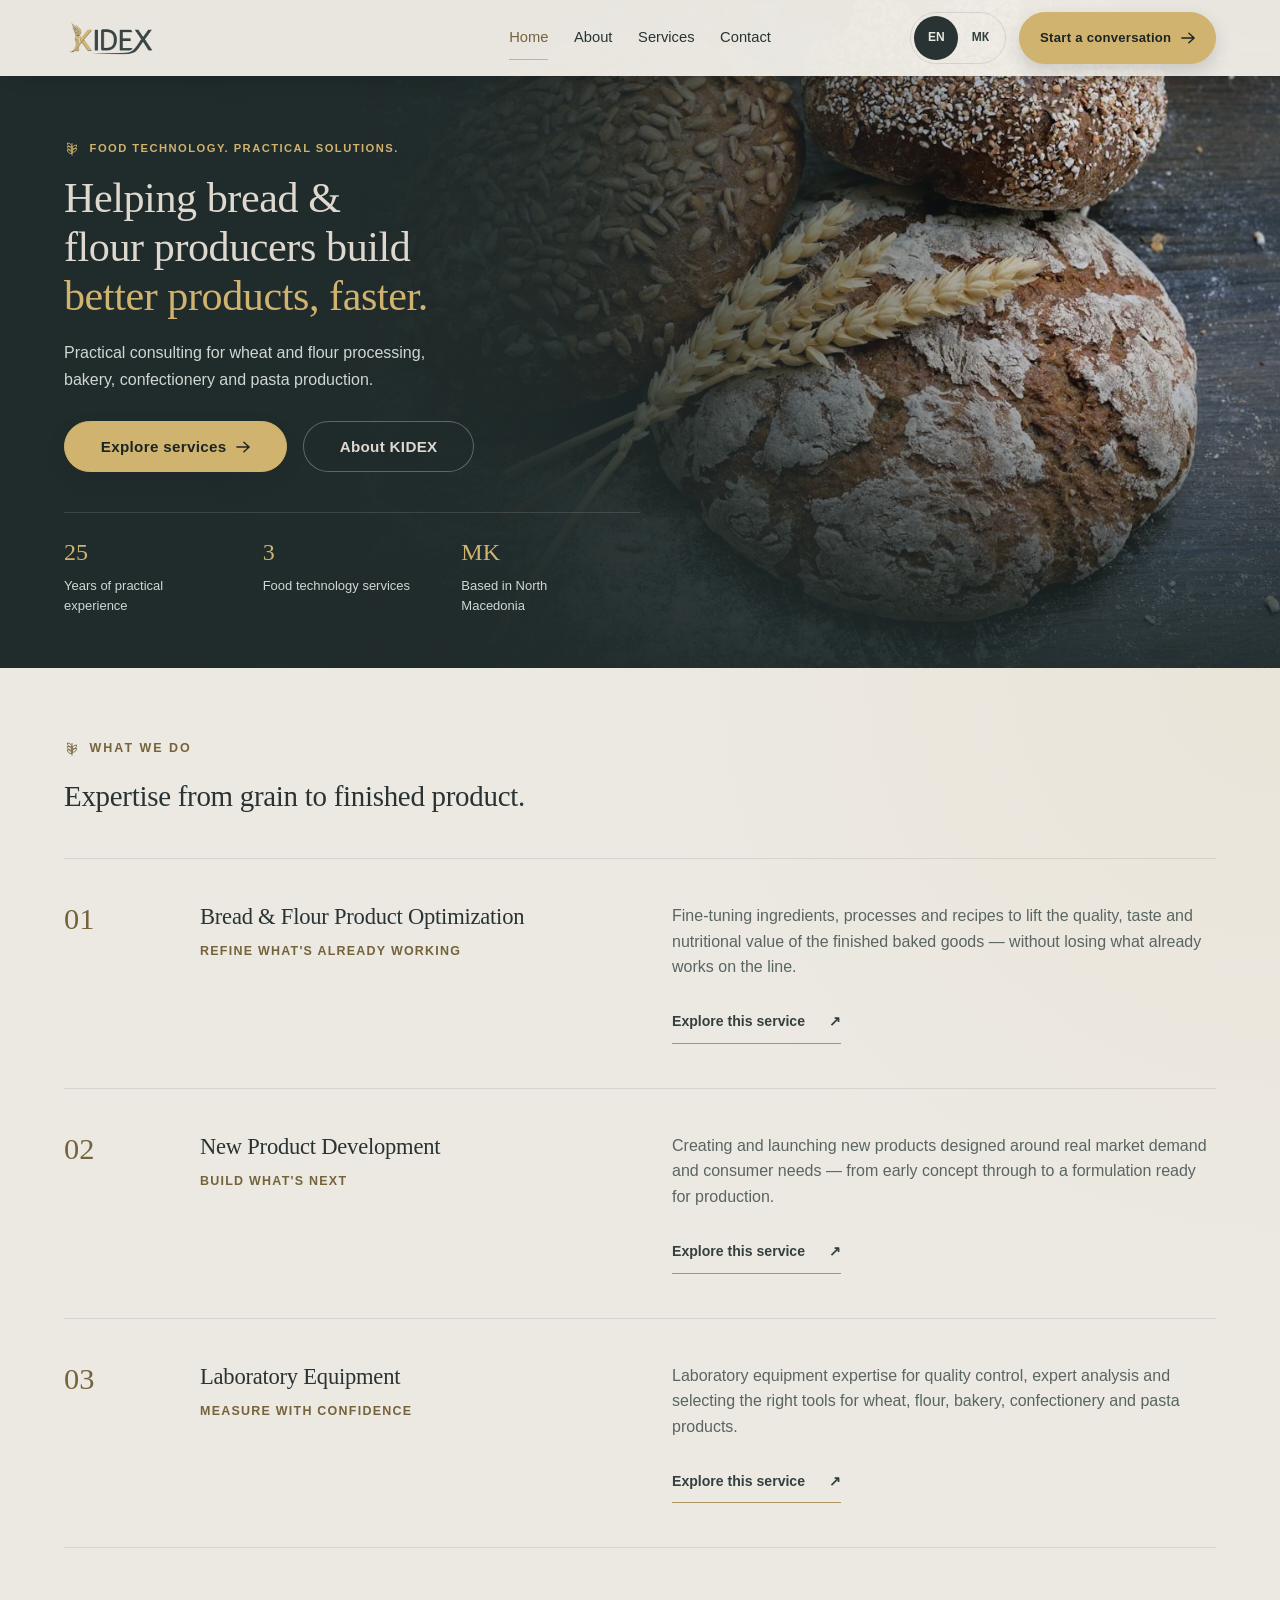
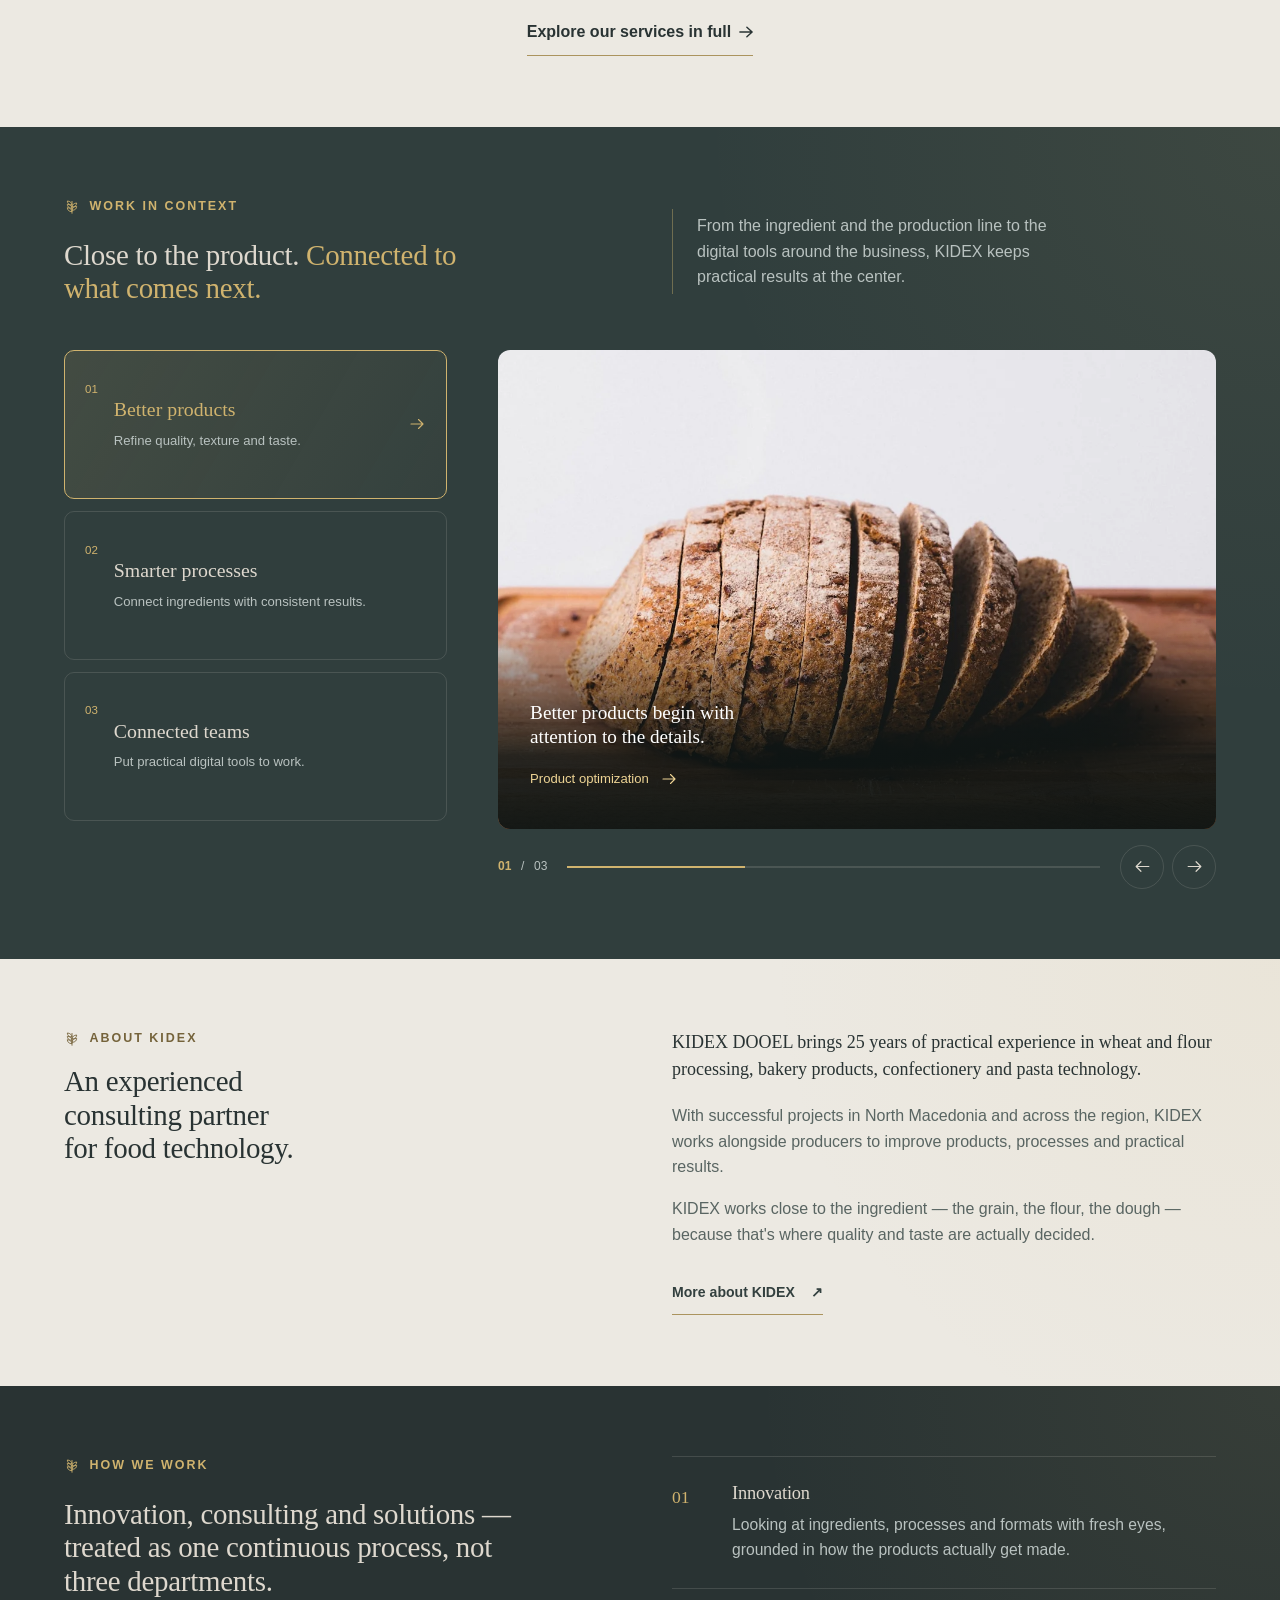
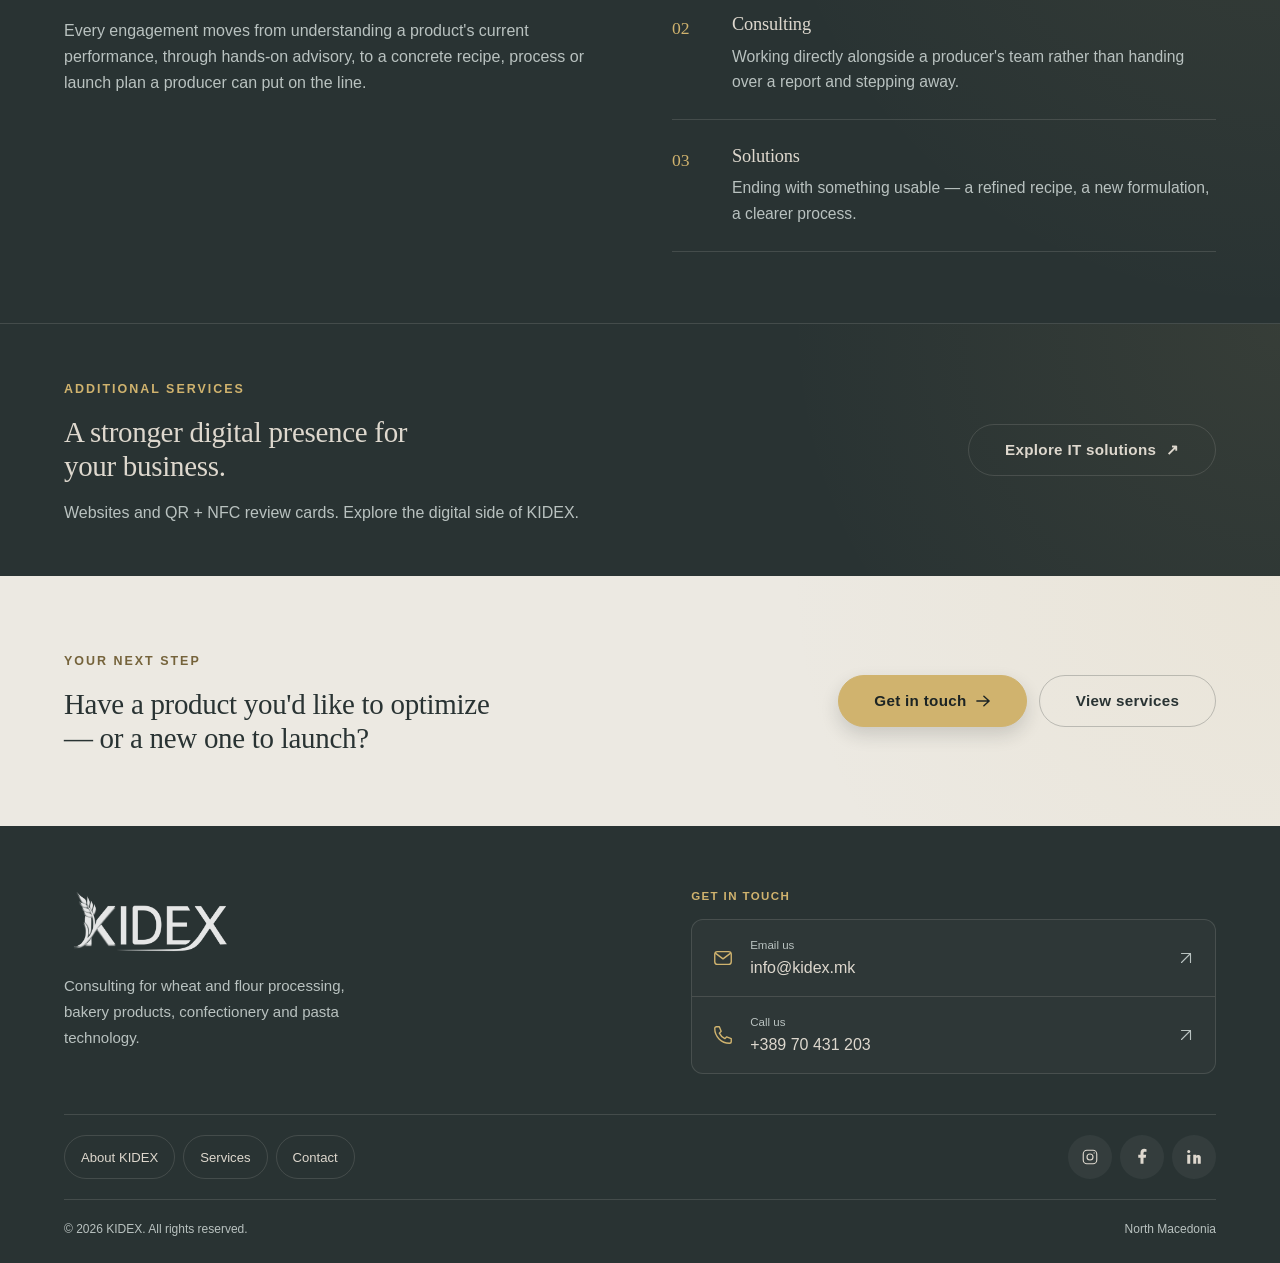
==== commit 9ce4523f: "Update styles and content across multiple pages; increment CSS version to 26. Refine text for clarit" ====
--- a/index.html
+++ b/index.html
@@ -18,7 +18,7 @@
 <link href="favicon/favicon-192.png" rel="icon" sizes="192x192" type="image/png">
 <link href="https://fonts.googleapis.com" rel="preconnect">
 <link crossorigin="" href="https://fonts.gstatic.com" rel="preconnect">
-<link href="css/style.css?v=20" rel="stylesheet">
+<link href="css/style.css?v=26" rel="stylesheet">
 <noscript><style>.hamburger { display:none !important; } .main-nav { display:flex !important; flex-wrap:wrap; gap:.8rem; } .site-header .container { display:flex; flex-wrap:wrap; padding-block:.75rem; } .main-nav { order:3; width:100%; justify-content:center; } #contact-form .form-field, #contact-form button, #contact-form .form-intro { display:none; } .hero, .page-hero { padding-top:11rem; }</style></noscript><link href="https://kidex.mk/" rel="canonical"><link href="https://kidex.mk/" hreflang="en" rel="alternate"><link href="https://kidex.mk/mk/" hreflang="mk" rel="alternate"><link href="https://kidex.mk/" hreflang="x-default" rel="alternate"><meta content="en_GB" property="og:locale"><meta content="mk_MK" property="og:locale:alternate"></head>
 <body class="page-index"><a class="skip-link" href="#main">Skip to content</a>
 <!-- Icon sprite (reused across the page via <use>) -->
@@ -68,29 +68,25 @@
 </div>
 <main id="main" tabindex="-1">
 <section class="hero">
+<img class="hero-backdrop" src="images/bakery-process.webp" alt="" aria-hidden="true" width="1200" height="798" fetchpriority="high">
 <div class="container">
 <div class="hero-copy">
 <span class="eyebrow"><svg aria-hidden="true" class="sprig" focusable="false"><use href="#icon-sprig"></use></svg>Food technology. Practical solutions.</span>
 <h1>Helping bread &amp; flour producers build <em>better products, faster.</em>
 </h1>
-<p class="lede">KIDEX DOOEL provides consulting services across wheat and flour processing, bakery products, confectionery and pasta technology, backed by 25 years of practical experience.</p>
+<p class="lede">Practical consulting for wheat and flour processing, bakery, confectionery and pasta production.</p>
 <div class="hero-actions">
 <a class="btn btn-primary" href="#services">Explore services <svg aria-hidden="true" focusable="false"><use href="#icon-arrow"></use></svg></a>
 <a class="btn btn-outline" href="about.html">About KIDEX</a>
 </div>
+</div>
+
 <div class="hero-meta">
 <div><span>25</span><small>Years of practical experience</small>
 </div>
 <div><span>3</span><small>Food technology services</small>
 </div>
 <div><span>MK</span><small>Based in North Macedonia</small>
-</div>
-</div>
-</div>
-<div class="hero-visual">
-<div class="hero-image-wrap"><img alt="Fresh seeded loaves with wheat on a dark bakery surface" class="hero-image" fetchpriority="high" height="798" src="images/bakery-process.webp" width="1200">
-<div class="hero-image-caption"><span>From grain to finished product</span><span>Knowledge at every step.</span>
-</div>
 </div>
 </div>
 </div>
@@ -231,7 +227,7 @@
 <div class="container">
 <div><span class="eyebrow">Additional services</span>
 <h2>A stronger digital presence for your business.</h2>
-<p>Websites, QR + NFC review cards and AI FAQ bots. Explore the digital side of KIDEX.</p>
+<p>Websites and QR + NFC review cards. Explore the digital side of KIDEX.</p>
 </div><a class="btn btn-outline" href="services.html#it-solutions">Explore IT solutions <span aria-hidden="true">↗</span></a>
 </div>
 </section>
--- a/css/style.css
+++ b/css/style.css
@@ -26,13 +26,13 @@
   /* Type */
   --font-display: "Fraunces", "Iowan Old Style", Georgia, serif;
   --font-body: "Work Sans", -apple-system, BlinkMacSystemFont, "Segoe UI", sans-serif;
-  --type-hero: clamp(2rem, 1.35rem + 2.5vw, 3.375rem);
-  --type-page-title: clamp(1.875rem, 1.3rem + 2vw, 2.875rem);
-  --type-section-title: clamp(1.625rem, 1.3rem + 1.05vw, 2.25rem);
-  --type-card-title: clamp(1.25rem, 1.08rem + .65vw, 1.625rem);
-  --type-lead: clamp(1rem, .95rem + .15vw, 1.0625rem);
-  --type-intro: clamp(1.125rem, 1rem + .4vw, 1.3125rem);
-  --type-caption: clamp(1.125rem, 1rem + .5vw, 1.5rem);
+  --type-hero: clamp(1.875rem, 1.35rem + 1.6vw, 2.75rem);
+  --type-page-title: clamp(1.75rem, 1.25rem + 1.5vw, 2.375rem);
+  --type-section-title: clamp(1.5rem, 1.25rem + .7vw, 1.875rem);
+  --type-card-title: clamp(1.1875rem, 1.05rem + .45vw, 1.4375rem);
+  --type-lead: 1rem;
+  --type-intro: clamp(1.0625rem, 1rem + .2vw, 1.125rem);
+  --type-caption: clamp(1.0625rem, 1rem + .25vw, 1.25rem);
 
   /* Layout */
   --container: 1280px;
@@ -384,7 +384,7 @@
 .hero-meta div span {
   display: block;
   font-family: var(--font-display);
-  font-size: 1.7rem;
+  font-size: 1.5rem;
   color: var(--gold);
 }
 .hero-meta div small {
@@ -562,7 +562,7 @@
 .it-code-three { top: 42%; left: 3%; opacity: 0.13; transform: rotate(-3deg); }
 .it-solutions .section-head { margin-bottom: clamp(2.5rem, 5vw, 4rem); }
 .it-solutions .section-head h2 { max-width: 28ch; }
-.it-grid { display: grid; grid-template-columns: repeat(3, 1fr); gap: 1px; background: var(--bg-line-on-dark); }
+.it-grid { display: grid; grid-template-columns: repeat(2, minmax(0, 1fr)); gap: 1px; background: var(--bg-line-on-dark); }
 .it-card { min-width: 0; padding: clamp(1.5rem, 3vw, 2.25rem); background: #303c3c; border-top: 2px solid transparent; transition: border-color var(--dur-s) var(--ease), background var(--dur-s) var(--ease); }
 .it-card:hover { border-top-color: var(--gold); background: #354242; }
 .it-card-top { display: flex; align-items: center; justify-content: space-between; gap: 1rem; }
@@ -570,9 +570,9 @@
 .it-label { color: var(--text-on-dark-muted); font-size: 0.7rem; font-weight: 600; letter-spacing: 0.12em; text-transform: uppercase; text-align: right; }
 .it-card h3 { margin-top: 2rem; color: var(--text-on-dark); font-size: var(--type-card-title); }
 .it-card > p { margin-top: 0.9rem; color: var(--text-on-dark-muted); font-size: 0.94rem; }
-.it-list { display: flex; flex-direction: column; gap: 0.45rem; margin-top: 1.35rem; padding-top: 1.15rem; border-top: 1px solid var(--bg-line-on-dark); }
-.it-list li { position: relative; padding-left: 1rem; color: var(--text-on-dark); font-size: 0.86rem; }
-.it-list li::before { content: ""; position: absolute; left: 0; top: 0.65em; width: 5px; height: 1px; background: var(--gold); }
+.it-list { display: flex; flex-direction: column; gap: 0.85rem; margin-top: 1.35rem; padding-top: 1.15rem; border-top: 1px solid var(--bg-line-on-dark); }
+.it-list li { display: grid; grid-template-columns: 2rem minmax(0, 1fr); align-items: center; gap: .75rem; color: var(--text-on-dark); font-size: 0.86rem; }
+.it-list .service-feature-icon { margin-top: 0; color: var(--gold); background: rgba(208, 179, 110, .08); border-color: rgba(208, 179, 110, .22); }
 .it-visual { min-height: 122px; margin-top: 1.75rem; border: 1px solid rgba(208,179,110,0.35); background: rgba(28,36,36,0.48); }
 .browser-visual { padding: 0.8rem; }
 .browser-bar { display: flex; align-items: center; gap: 0.32rem; padding-bottom: 0.65rem; border-bottom: 1px solid var(--bg-line-on-dark); }
@@ -618,6 +618,30 @@
 .approach-item p { color: var(--text-on-dark-muted); margin-top: 0.5rem; font-size: 0.98rem; }
 
 /* ---------- Work / focus section ---------- */
+/* A compact process, connected horizontally on desktop and vertically on mobile. */
+.engagement { padding-block: clamp(2.5rem, 4.5vw, 4rem); }
+.engagement-heading h2 { margin-top: .875rem; color: var(--text-on-dark); font-size: var(--type-section-title); }
+.engagement-steps { display: grid; grid-template-columns: repeat(3, minmax(0, 1fr)); gap: var(--layout-gap); margin-top: 2.25rem; }
+.engagement-step { position: relative; min-width: 0; }
+.engagement-step:not(:last-child)::before { content: ''; position: absolute; top: 1.5rem; inset-inline: 3rem calc(-1 * var(--layout-gap)); height: 1px; background: rgba(208,179,110,.3); }
+.engagement-marker { position: relative; display: grid; place-items: center; width: 3rem; height: 3rem; color: var(--gold); background: var(--charcoal-dark); border: 1px solid rgba(208,179,110,.45); border-radius: 50%; }
+.engagement-marker svg { fill: none; stroke: currentColor; stroke-width: 1.5; stroke-linecap: round; stroke-linejoin: round; }
+.engagement-copy { margin-top: 1.25rem; }
+.engagement-step-heading { display: flex; align-items: baseline; gap: .75rem; }
+.engagement-number { flex-shrink: 0; color: var(--gold); font-size: .75rem; font-variant-numeric: tabular-nums; }
+.engagement-step h3 { color: var(--text-on-dark); font-size: 1.1875rem; line-height: 1.3; }
+.engagement-step p { margin-top: .625rem; max-width: 34ch; color: var(--text-on-dark-muted); font-size: 1rem; line-height: 1.6; }
+@media (max-width: 860px) {
+  .engagement-steps { grid-template-columns: minmax(0, 1fr); gap: 1.75rem; margin-top: 1.75rem; }
+  .engagement-step { display: grid; grid-template-columns: 3rem minmax(0, 1fr); gap: 1.25rem; }
+  .engagement-step:not(:last-child)::before { top: 3rem; bottom: -1.75rem; inset-inline: calc(1.5rem - .5px) auto; width: 1px; height: auto; }
+  .engagement-copy { margin-top: .125rem; }
+  .engagement-step p { max-width: 55ch; }
+}
+@media (max-width: 620px) {
+  .engagement-step { column-gap: 1rem; }
+}
+
 .work-band {
   position: relative;
   overflow: hidden;
@@ -774,7 +798,7 @@
 .footer-contact-icon svg { width: 22px; height: 22px; }
 .footer-contact-copy { display: flex; flex-direction: column; gap: .1rem; min-width: 0; }
 .footer-contact-label { font-size: .72rem; color: var(--text-on-dark-muted); }
-.footer-contact-value { font-size: clamp(1rem, 1.8vw, 1.35rem); font-weight: 500; line-height: 1.5; }
+.footer-contact-value { font-size: clamp(1rem, 1.2vw, 1.125rem); font-weight: 500; line-height: 1.5; }
 .footer-contact-arrow { margin-inline-start: auto; color: var(--text-on-dark-muted); flex-shrink: 0; }
 .footer-contact-arrow svg { width: 18px; height: 18px; transition: transform var(--dur-s) var(--ease); }
 .footer-contact-link:hover .footer-contact-arrow svg { transform: translate(2px, -2px); }
@@ -993,12 +1017,12 @@
 .hero-actions { margin-top: 1.5rem; }
 .hero-meta { margin-top: 2.5rem; gap: 1.5rem; }
 .hero-meta div { flex: 1; min-width: 0; }
-.hero-image-wrap { position: relative; width: 100%; aspect-ratio: 4 / 5; overflow: hidden; border-radius: 45% 45% 4px 4px; border: 1px solid rgba(208,179,110,.35); background: #1c2424; }
-.hero-image { width: 100%; height: 100%; object-fit: cover; opacity: .88; }
+.hero-image-wrap { position: relative; width: 100%; max-width: 28rem; aspect-ratio: 10 / 11; overflow: hidden; border-radius: 45% 45% 4px 4px; border: 1px solid rgba(208,179,110,.35); background: #1c2424; }
+.hero-image { width: 100%; height: 100%; object-fit: cover; object-position: center; opacity: .88; }
 .hero-image-wrap::after { content: ''; position: absolute; inset: 40% 0 0; background: linear-gradient(transparent, rgba(18,25,25,.94)); }
 .hero-image-caption { position: absolute; inset: auto 1.75rem 1.75rem; z-index: 1; }
 .hero-image-caption span { display: block; }
-.hero-image-caption span:first-child { font-family: var(--font-display); font-size: clamp(1.125rem, 1rem + .35vw, 1.375rem); color: var(--white); }
+.hero-image-caption span:first-child { font-family: var(--font-display); font-size: var(--type-caption); color: var(--white); }
 .hero-image-caption span:last-child { font-size: .78rem; color: var(--gold); margin-top: .4rem; }
 .scroll-cue { bottom: 1.4rem; }
 .scroll-cue:hover { color: var(--gold); }
@@ -1028,8 +1052,8 @@
 html[lang="mk"] {
   --font-display: Georgia, "Times New Roman", serif;
   --font-body: "Segoe UI", Arial, sans-serif;
-  --type-hero: clamp(1.875rem, 1.2rem + 1.8vw, 2.75rem);
-  --type-page-title: clamp(1.875rem, 1.3rem + 2vw, 2.75rem);
+  --type-hero: clamp(1.75rem, 1.2rem + 1.55vw, 2.5rem);
+  --type-page-title: clamp(1.75rem, 1.25rem + 1.5vw, 2.375rem);
 }
 html[lang="mk"] .eyebrow { letter-spacing: .08em; }
 html[lang="mk"] h1, html[lang="mk"] h2 { line-height: 1.16; }
@@ -1043,7 +1067,7 @@
   .hero-copy { max-width: 42rem; }
   .hero-copy h1 { font-size: var(--type-hero); }
   .hero-visual { order: 0; width: 100%; margin: 1.5rem 0 0; }
-  .hero-image-wrap { aspect-ratio: 16 / 8; border-radius: 3px; }
+  .hero-image-wrap { max-width: none; aspect-ratio: 16 / 8; border-radius: 3px; }
   .hero-image-caption { right: 1.75rem; }
   .scroll-cue { display: none; }
   .mobile-panel { overflow-y: auto; overscroll-behavior: contain; }
@@ -1224,6 +1248,18 @@
 .photo-band .photo-grid figcaption { padding-top: 1rem; }
 .service-title h3 { line-height: 1.2; }
 .service-title .tag { margin-top: .75rem; line-height: 1.5; }
+.service-detail {
+  grid-template-columns: repeat(2, minmax(0, 1fr));
+  align-items: center;
+  gap: var(--layout-gap);
+  padding-block: clamp(2rem, 4vw, 3rem);
+}
+.service-overview { min-width: 0; display: grid; gap: 1.5rem; }
+.service-heading { display: grid; grid-template-columns: 2.5rem minmax(0, 1fr); align-items: start; gap: 1rem; }
+.service-heading .service-index { padding-top: .1rem; font-size: 1.5rem; }
+.service-detail .service-photo { width: 100%; margin: 0; }
+.service-detail .service-photo img { object-position: center; }
+.service-detail .service-desc { min-width: 0; grid-column: auto; }
 .service-link { margin-top: 1.25rem; }
 .service-link span { flex-shrink: 0; }
 .it-card-top { align-items: baseline; }
@@ -1287,6 +1323,12 @@
 }
 
 /* Interactive work showcase: fully readable before JavaScript enhances it. */
+@media (max-width: 860px) {
+  .service-detail { grid-template-columns: minmax(0, 1fr); gap: 1.75rem; }
+  .service-detail .service-desc { grid-column: 1; }
+  .service-overview { gap: 1.25rem; }
+}
+
 .work-showcase .photo-heading h2 em { color: var(--gold); font-style: normal; }
 .work-showcase .photo-head > p { border-inline-start: 1px solid rgba(208,179,110,.4); padding: .25rem 0 .25rem 1.5rem; align-self: center; }
 .showcase-tabs[hidden], .showcase-controls[hidden] { display: none; }
@@ -1405,6 +1447,41 @@
   .flow-arrow { transform: rotate(90deg); }
 }
 
+/* Homepage hero: real photography with a quiet, readable foreground. */
+.hero {
+  padding-block: calc(var(--header-height) + clamp(3rem, 5vw, 5rem)) clamp(2.5rem, 4vw, 3.5rem);
+  background: #202b2b;
+}
+.hero > .hero-backdrop { position: absolute; inset: 0 0 0 auto; z-index: 0; width: 72%; height: 100%; max-width: none; object-fit: cover; object-position: center; }
+.hero::before {
+  z-index: 1;
+  background: linear-gradient(90deg, #202b2b 12%, rgba(32,43,43,.97) 30%, rgba(32,43,43,.9) 43%, rgba(32,43,43,.6) 60%, rgba(32,43,43,.12) 84%), linear-gradient(0deg, rgba(32,43,43,.88), transparent 45%);
+}
+.hero::after { content: none; }
+.hero .container { display: block; z-index: 2; }
+.hero-copy { display: flex; flex-direction: column; align-items: flex-start; max-width: 36rem; padding: 0; }
+.hero-copy h1 { max-width: 23ch; }
+.hero-copy .lede { max-width: 46ch; color: #d0d7d3; }
+.hero-actions { margin-top: 1.75rem; }
+.hero-actions .btn-outline { background: rgba(32,43,43,.45); border-color: rgba(222,216,206,.35); }
+.hero-meta { display: grid; grid-template-columns: repeat(3, minmax(0, 1fr)); max-width: 36rem; margin-top: 2.5rem; padding-top: 1.25rem; gap: 1.25rem; }
+.hero-meta div { display: block; padding: 0; }
+.hero-meta div:last-child { grid-column: auto; }
+.hero-meta div span { font-size: 1.5rem; }
+.hero-meta div small { margin-top: .25rem; max-width: 21ch; font-size: .8125rem; letter-spacing: 0; color: #d0d7d3; }
+@media (max-width: 860px) {
+  .hero > .hero-backdrop { width: 100%; object-position: 58% center; }
+  .hero::before { background: linear-gradient(90deg, rgba(24,34,34,.94), rgba(24,34,34,.82)), linear-gradient(0deg, #202b2b, transparent 65%); }
+  .hero-copy { max-width: 36rem; }
+}
+@media (max-width: 620px) {
+  .hero { padding-block: calc(var(--header-height) + 2.5rem) 2.5rem; }
+  .hero-copy h1 { max-width: none; }
+  .hero-actions { width: 100%; }
+  .hero-meta { gap: .875rem; margin-top: 2rem; }
+  .hero-meta div small { font-size: .75rem; }
+}
+
 /* Show ordinary navigation until the mobile menu's handlers are ready. */
 @media (max-width: 860px) {
   .site-header:not(.nav-ready) .container { flex-wrap: wrap; padding-block: .75rem; }
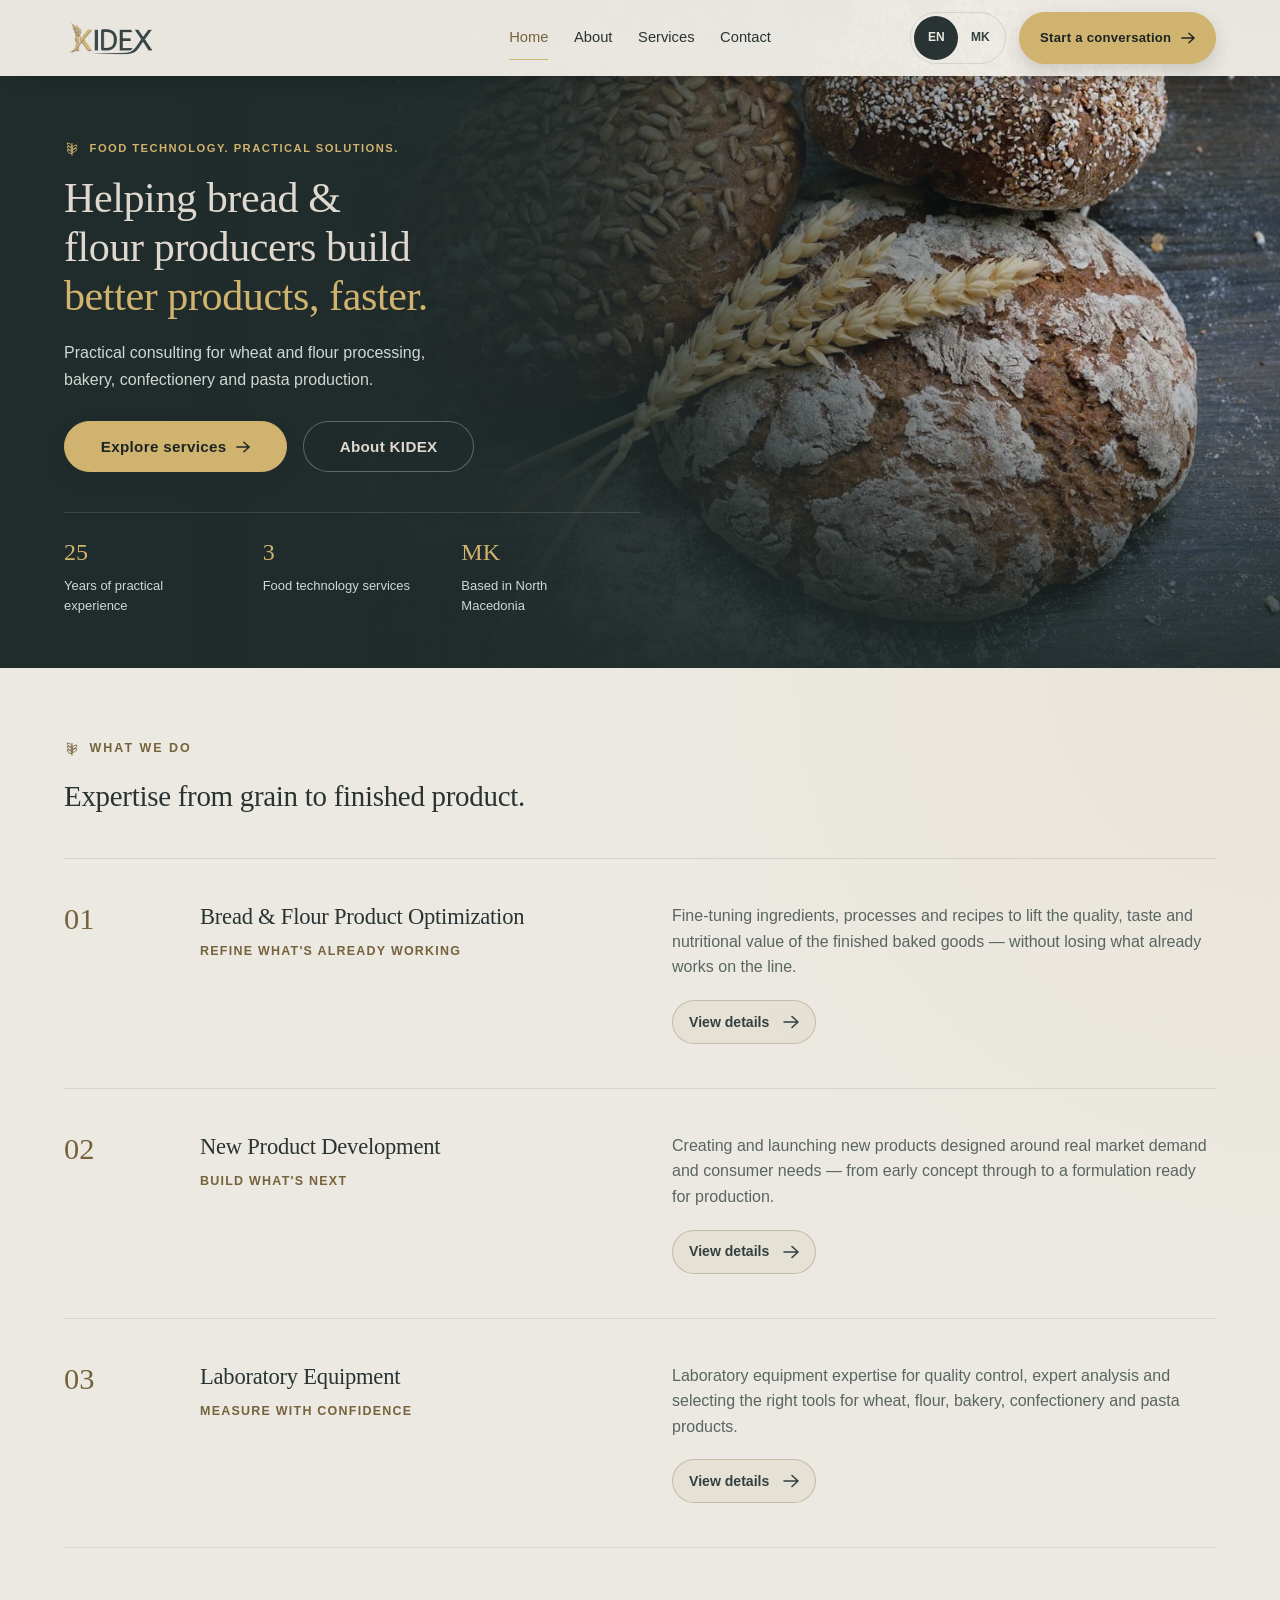
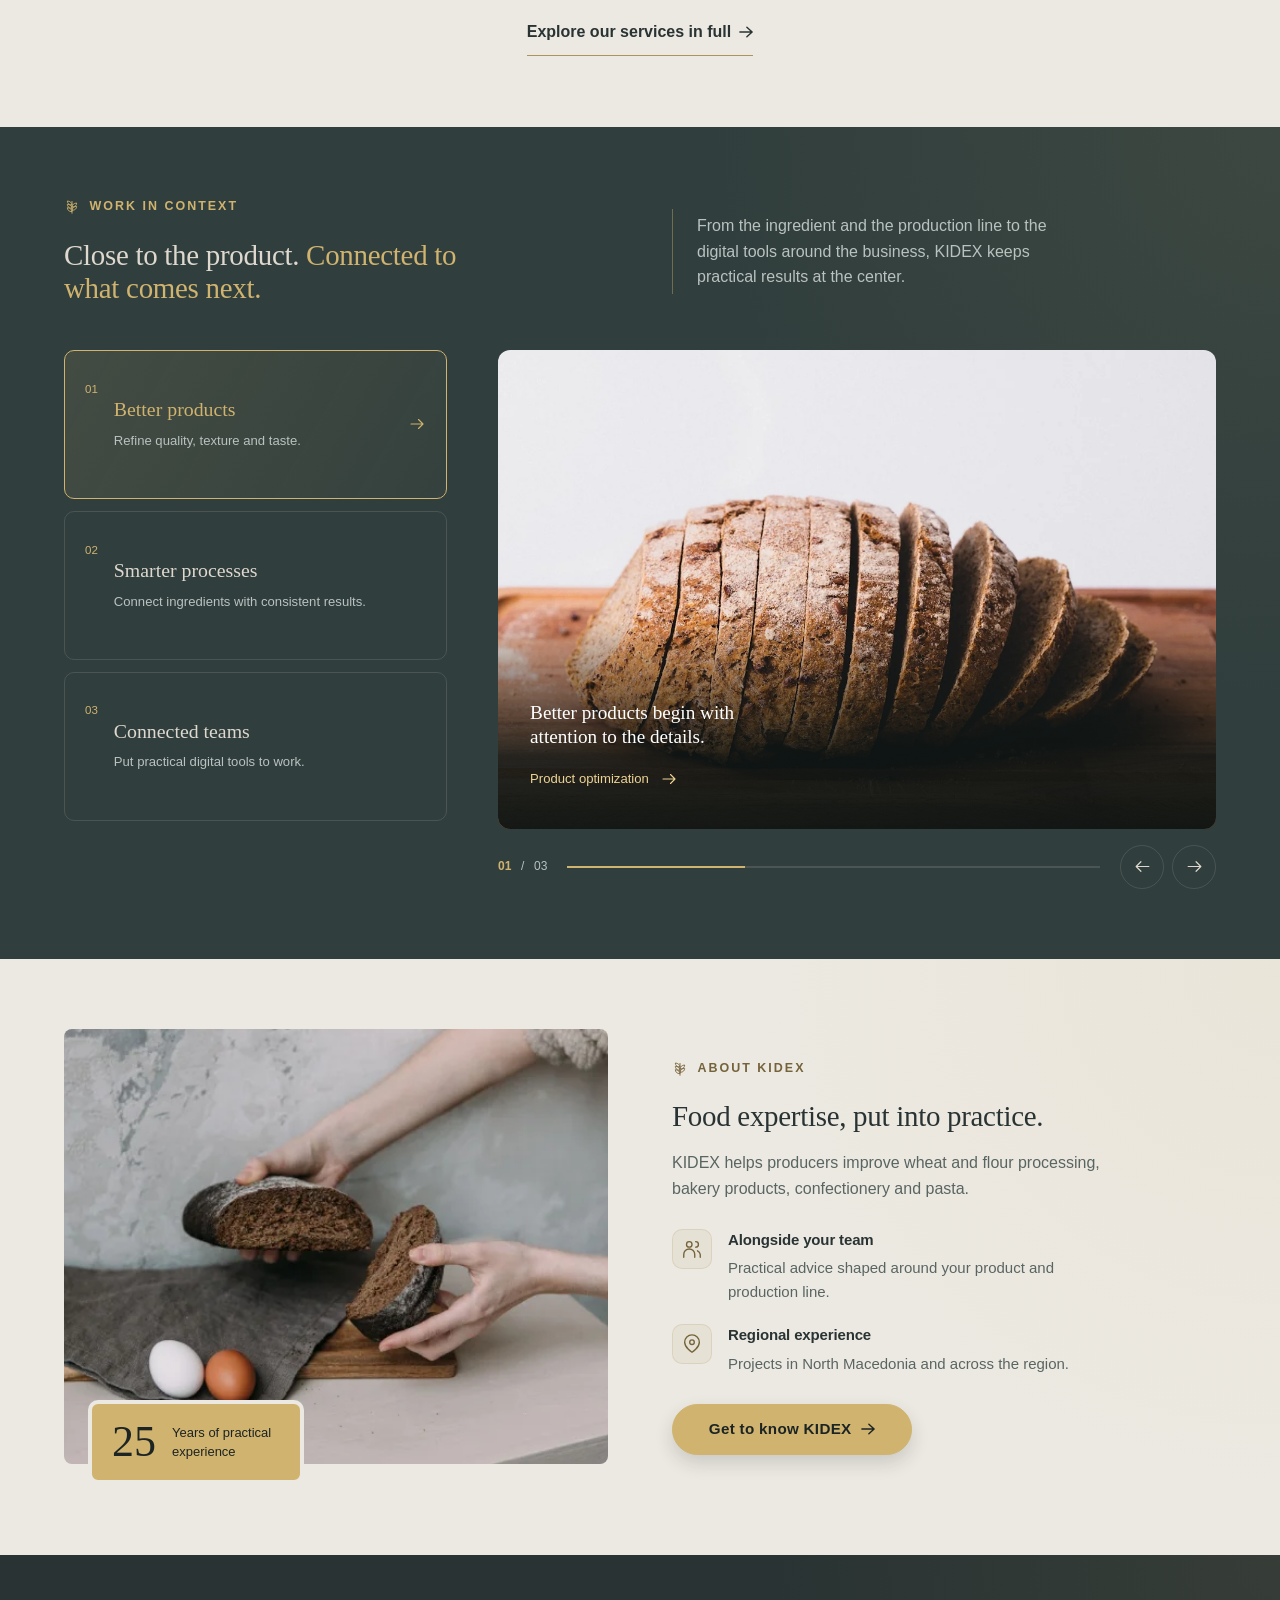
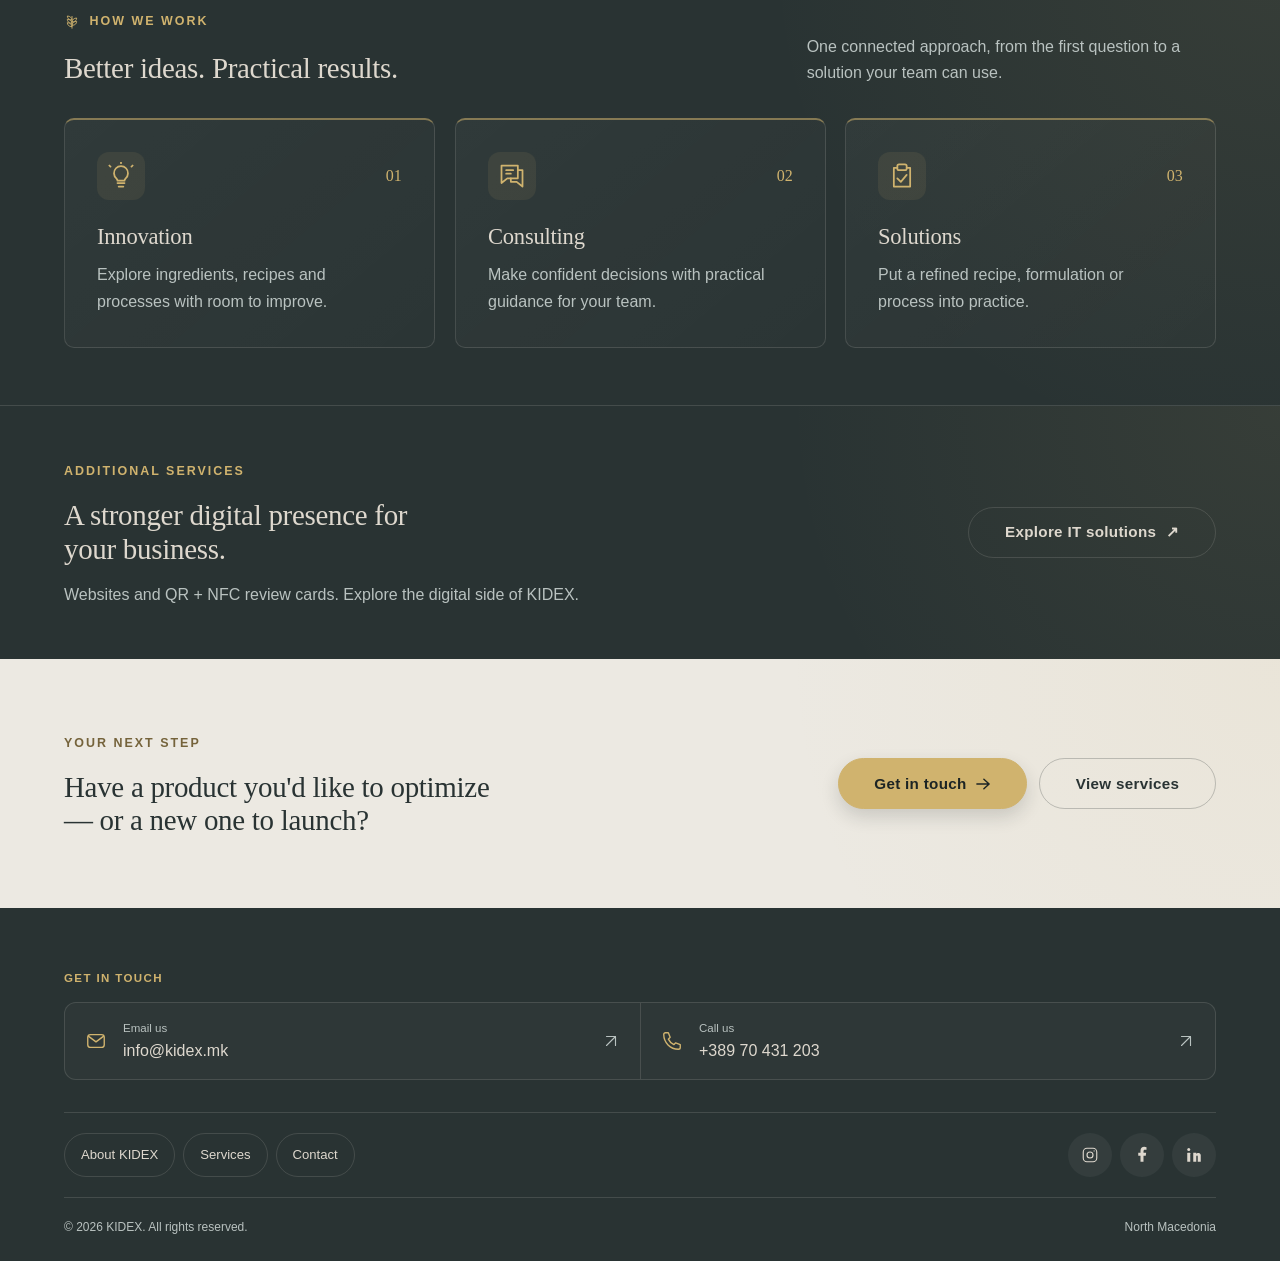
==== commit 7c41d096: "Enhance KIDEX website maintenance and functionality - Updated build script to improve Macedonian pag" ====
--- a/index.html
+++ b/index.html
@@ -1,292 +1,309 @@
 <!DOCTYPE html>
+<!-- Maintenance: edit root HTML and translations/mk.json; tools/build.py regenerates mk/.
+Shared styles and browser behavior live in css/style.css and js/script.js. -->
 <html lang="en"><head>
-<meta charset="utf-8">
-<meta content="width=device-width, initial-scale=1.0" name="viewport">
-<title>KIDEX — Innovation, Consulting &amp; Solutions for Bread &amp; Flour Producers</title>
-<meta content="KIDEX provides consulting services across wheat and flour processing, bakery products, confectionery and pasta technology, backed by 25 years of practical experience." name="description">
-<meta content="#293333" name="theme-color">
-<!-- Open Graph -->
-<meta content="website" property="og:type">
-<meta content="KIDEX" property="og:site_name">
-<meta content="KIDEX — Innovation, Consulting &amp; Solutions" property="og:title">
-<meta content="Bread and flour product optimization and new product development for producers who want to move faster and taste better." property="og:description">
-<meta content="https://kidex.mk/images/kidex-logo-horizontal.png" property="og:image">
-<meta content="https://kidex.mk/" property="og:url">
-<link href="favicon/favicon-32.png" rel="icon" sizes="32x32" type="image/png">
-<link href="favicon/favicon-16.png" rel="icon" sizes="16x16" type="image/png">
-<link href="favicon/favicon-180.png" rel="apple-touch-icon" sizes="180x180">
-<link href="favicon/favicon-192.png" rel="icon" sizes="192x192" type="image/png">
-<link href="https://fonts.googleapis.com" rel="preconnect">
-<link crossorigin="" href="https://fonts.gstatic.com" rel="preconnect">
-<link href="css/style.css?v=26" rel="stylesheet">
-<noscript><style>.hamburger { display:none !important; } .main-nav { display:flex !important; flex-wrap:wrap; gap:.8rem; } .site-header .container { display:flex; flex-wrap:wrap; padding-block:.75rem; } .main-nav { order:3; width:100%; justify-content:center; } #contact-form .form-field, #contact-form button, #contact-form .form-intro { display:none; } .hero, .page-hero { padding-top:11rem; }</style></noscript><link href="https://kidex.mk/" rel="canonical"><link href="https://kidex.mk/" hreflang="en" rel="alternate"><link href="https://kidex.mk/mk/" hreflang="mk" rel="alternate"><link href="https://kidex.mk/" hreflang="x-default" rel="alternate"><meta content="en_GB" property="og:locale"><meta content="mk_MK" property="og:locale:alternate"></head>
-<body class="page-index"><a class="skip-link" href="#main">Skip to content</a>
-<!-- Icon sprite (reused across the page via <use>) -->
-<svg aria-hidden="true" height="0" style="position:absolute" width="0">
-<symbol id="icon-sprig" viewBox="0 0 24 24"><path d="M12 22V3m0 6C7 9 5 6 5 3c4 0 7 3 7 6Zm0 5c-5 0-7-3-7-6 4 0 7 3 7 6Zm0 5c-5 0-7-3-7-6 4 0 7 3 7 6Zm0-7c5 0 7-3 7-6-4 0-7 3-7 6Zm0 5c5 0 7-3 7-6-4 0-7 3-7 6Z" fill="none" stroke="currentColor" stroke-linejoin="round" stroke-width="1.3"></path></symbol>
-<symbol id="icon-arrow" viewBox="0 0 16 16">
-<path d="M1 8h13.5M9 2.5 15 8l-6 5.5" fill="none" stroke-linecap="round" stroke-linejoin="round" stroke-width="1.6"></path>
-</symbol>
-<symbol id="icon-instagram" viewBox="0 0 24 24">
-<rect fill="none" height="18" rx="5" stroke-width="1.6" width="18" x="3" y="3"></rect>
-<circle cx="12" cy="12" fill="none" r="4.2" stroke-width="1.6"></circle>
-<circle cx="17.4" cy="6.6" fill="currentColor" r="1.1" stroke="none"></circle>
-</symbol>
-</svg>
-<header class="site-header" id="site-header">
-<div class="container">
-<button aria-controls="mobile-panel" aria-expanded="false" aria-label="Open menu" class="hamburger" type="button">
-<span></span><span></span><span></span>
-</button>
-<a aria-label="KIDEX home" class="brand" href="index.html">
-<img alt="KIDEX — Innovation, Consulting, Solutions" height="210" src="images/kidex-logo-nav.png" width="560">
-</a>
-<nav aria-label="Primary" class="main-nav">
-<a aria-current="page" href="index.html">Home</a>
-<a href="about.html">About</a>
-<a href="services.html">Services</a>
-<a href="contact.html">Contact</a>
-</nav>
-<div class="nav-actions">
-<nav aria-label="Language" class="language-switch"><a aria-current="true" aria-label="English" href="index.html" hreflang="en" lang="en">EN</a><a aria-label="Македонски" href="mk/index.html" hreflang="mk" lang="mk">МК</a>
-</nav>
-<a class="btn btn-primary desktop-only" href="contact.html">
-        Start a conversation <svg aria-hidden="true" focusable="false"><use href="#icon-arrow"></use></svg>
-</a>
+    <!-- Document metadata: encoding, viewport, search snippets and social previews. -->
+    <meta charset="utf-8">
+    <meta content="width=device-width, initial-scale=1.0" name="viewport">
+    <title>KIDEX — Innovation, Consulting &amp; Solutions for Bread &amp; Flour Producers</title>
+    <meta content="KIDEX provides consulting services across wheat and flour processing, bakery products, confectionery and pasta technology, backed by 25 years of practical experience." name="description">
+    <meta content="#293333" name="theme-color">
+    <!-- Open Graph -->
+    <meta content="website" property="og:type">
+    <meta content="KIDEX" property="og:site_name">
+    <meta content="KIDEX — Innovation, Consulting &amp; Solutions" property="og:title">
+    <meta content="Bread and flour product optimization and new product development for producers who want to move faster and taste better." property="og:description">
+    <meta content="https://kidex.mk/images/kidex-logo-horizontal.png" property="og:image">
+    <meta content="https://kidex.mk/" property="og:url">
+    <link href="favicon/favicon-32.png" rel="icon" sizes="32x32" type="image/png">
+    <link href="favicon/favicon-16.png" rel="icon" sizes="16x16" type="image/png">
+    <link href="favicon/favicon-180.png" rel="apple-touch-icon" sizes="180x180">
+    <link href="favicon/favicon-192.png" rel="icon" sizes="192x192" type="image/png">
+    <link href="https://fonts.googleapis.com" rel="preconnect">
+    <link crossorigin="" href="https://fonts.gstatic.com" rel="preconnect">
+    <link href="css/style.css?v=42" rel="stylesheet">
+    <!-- No-JavaScript fallback keeps navigation visible and offers direct contact links. -->
+    <noscript><style>.hamburger { display:none !important; } .main-nav { display:flex !important; flex-wrap:wrap; gap:.8rem; } .site-header .container { display:flex; flex-wrap:wrap; padding-block:.75rem; } .main-nav { order:3; width:100%; justify-content:center; } #contact-form .form-field, #contact-form button, #contact-form .form-intro { display:none; } .hero, .page-hero { padding-top:11rem; }</style></noscript><link href="https://kidex.mk/" rel="canonical"><link href="https://kidex.mk/" hreflang="en" rel="alternate"><link href="https://kidex.mk/mk/" hreflang="mk" rel="alternate"><link href="https://kidex.mk/" hreflang="x-default" rel="alternate"><meta content="en_GB" property="og:locale"><meta content="mk_MK" property="og:locale:alternate"></head>
+  <body class="page-index"><a class="skip-link" href="#main">Skip to content</a>
+    <!-- Icon sprite (reused across the page via <use>) -->
+    <!-- Reusable SVG symbols: use href="#icon-name" references these local, decorative icons. -->
+    <svg aria-hidden="true" height="0" style="position:absolute" width="0">
+      <symbol id="icon-sprig" viewBox="0 0 24 24"><path d="M12 22V3m0 6C7 9 5 6 5 3c4 0 7 3 7 6Zm0 5c-5 0-7-3-7-6 4 0 7 3 7 6Zm0 5c-5 0-7-3-7-6 4 0 7 3 7 6Zm0-7c5 0 7-3 7-6-4 0-7 3-7 6Zm0 5c5 0 7-3 7-6-4 0-7 3-7 6Z" fill="none" stroke="currentColor" stroke-linejoin="round" stroke-width="1.3"></path></symbol>
+      <symbol id="icon-arrow" viewBox="0 0 16 16">
+        <path d="M1 8h13.5M9 2.5 15 8l-6 5.5" fill="none" stroke-linecap="round" stroke-linejoin="round" stroke-width="1.6"></path>
+      </symbol>
+      <symbol id="icon-instagram" viewBox="0 0 24 24">
+        <rect fill="none" height="18" rx="5" stroke-width="1.6" width="18" x="3" y="3"></rect>
+        <circle cx="12" cy="12" fill="none" r="4.2" stroke-width="1.6"></circle>
+        <circle cx="17.4" cy="6.6" fill="currentColor" r="1.1" stroke="none"></circle>
+      </symbol>
+    </svg>
+    <!-- Shared fixed header. JS adds nav-ready only after mobile controls are wired. -->
+    <header class="site-header" id="site-header">
+      <div class="container">
+        <button aria-controls="mobile-panel" aria-expanded="false" aria-label="Open menu" class="hamburger" type="button">
+          <span></span><span></span><span></span>
+        </button>
+        <a aria-label="KIDEX home" class="brand" href="index.html">
+          <img alt="KIDEX — Innovation, Consulting, Solutions" height="210" src="images/kidex-logo-nav.png" width="560">
+        </a>
+        <nav aria-label="Primary" class="main-nav">
+          <a aria-current="page" href="index.html">Home</a>
+          <a href="about.html">About</a>
+          <a href="services.html">Services</a>
+          <a href="contact.html">Contact</a>
+        </nav>
+        <div class="nav-actions">
+          <!-- Real language links work without JS; enhancement adds the compact mobile dropdown. -->
+          <nav aria-label="Language" class="language-switch"><button class="language-toggle" type="button" aria-expanded="false" aria-controls="language-options" aria-label="Choose language" hidden><span data-language-current></span><svg aria-hidden="true" focusable="false" width="12" height="12" viewBox="0 0 16 16"><path d="m4 6 4 4 4-4" fill="none" stroke="currentColor" stroke-width="1.5" stroke-linecap="round" stroke-linejoin="round"></path></svg></button><div class="language-options" id="language-options"><a aria-current="true" aria-label="English" href="index.html" hreflang="en" lang="en"><svg class="language-flag" aria-hidden="true" focusable="false" viewBox="0 0 60 30"><path fill="#243b73" d="M0 0h60v30H0z"></path><path d="m0 0 60 30M60 0 0 30" stroke="#fff" stroke-width="6"></path><path fill="#c63545" d="M0 0h4l26 13v2ZM60 0v2L34 15h-4ZM60 30h-4L30 17v-2ZM0 30v-2l26-13h4Z"></path><path d="M30 0v30M0 15h60" stroke="#fff" stroke-width="10"></path><path d="M30 0v30M0 15h60" stroke="#c63545" stroke-width="6"></path></svg><span class="language-code">EN</span></a><a aria-label="Македонски" href="mk/index.html" hreflang="mk" lang="mk"><svg class="language-flag" aria-hidden="true" focusable="false" viewBox="0 0 60 30"><path fill="#ce2028" d="M0 0h60v30H0z"></path><path fill="#ffdf00" d="M24 0h12L30 15ZM54 0h6v6L30 15ZM60 11v8L30 15ZM60 24v6h-6L30 15ZM36 30H24l6-15ZM6 30H0v-6l30-9ZM0 19v-8l30 4ZM0 6V0h6l24 15Z"></path><circle cx="30" cy="15" r="6" fill="#ffdf00" stroke="#ce2028" stroke-width="1.5"></circle></svg><span class="language-code">MK</span></a>
+          </div></nav>
+          <a class="btn btn-primary desktop-only" href="contact.html">
+            Start a conversation <svg aria-hidden="true" focusable="false"><use href="#icon-arrow"></use></svg>
+          </a>
 
-</div>
-</div>
-</header>
-<div class="mobile-panel" id="mobile-panel" inert="">
-<nav aria-label="Mobile">
-<a aria-current="page" href="index.html">Home</a>
-<a href="about.html">About</a>
-<a href="services.html">Services</a>
-<a href="contact.html">Contact</a>
-</nav>
-<a class="btn btn-outline" href="contact.html">Start a conversation <svg aria-hidden="true" focusable="false"><use href="#icon-arrow"></use></svg></a>
-</div>
-<main id="main" tabindex="-1">
-<section class="hero">
-<img class="hero-backdrop" src="images/bakery-process.webp" alt="" aria-hidden="true" width="1200" height="798" fetchpriority="high">
-<div class="container">
-<div class="hero-copy">
-<span class="eyebrow"><svg aria-hidden="true" class="sprig" focusable="false"><use href="#icon-sprig"></use></svg>Food technology. Practical solutions.</span>
-<h1>Helping bread &amp; flour producers build <em>better products, faster.</em>
-</h1>
-<p class="lede">Practical consulting for wheat and flour processing, bakery, confectionery and pasta production.</p>
-<div class="hero-actions">
-<a class="btn btn-primary" href="#services">Explore services <svg aria-hidden="true" focusable="false"><use href="#icon-arrow"></use></svg></a>
-<a class="btn btn-outline" href="about.html">About KIDEX</a>
-</div>
-</div>
+        </div>
+      </div>
+    </header>
+    <!-- Closed drawer is inert: hidden links cannot receive keyboard focus. -->
+    <div class="mobile-panel" id="mobile-panel" inert="">
+      <nav aria-label="Mobile">
+        <a aria-current="page" href="index.html">Home</a>
+        <a href="about.html">About</a>
+        <a href="services.html">Services</a>
+        <a href="contact.html">Contact</a>
+      </nav>
+      <a class="btn btn-outline" href="contact.html">Start a conversation <svg aria-hidden="true" focusable="false"><use href="#icon-arrow"></use></svg></a>
+    </div>
+    <!-- Main content is the skip-link target; its tabindex supports programmatic focus. -->
+    <main id="main" tabindex="-1">
+      <!-- Section: Helping bread &amp; flour producers build better products, faster. -->
+      <section class="hero">
+        <img class="hero-backdrop" src="images/bakery-process.webp" alt="" aria-hidden="true" width="1200" height="798" fetchpriority="high">
+        <div class="container">
+          <div class="hero-copy">
+            <span class="eyebrow"><svg aria-hidden="true" class="sprig" focusable="false"><use href="#icon-sprig"></use></svg>Food technology. Practical solutions.</span>
+            <h1>Helping bread &amp; flour producers build <em>better products, faster.</em>
+            </h1>
+            <p class="lede">Practical consulting for wheat and flour processing, bakery, confectionery and pasta production.</p>
+            <div class="hero-actions">
+              <a class="btn btn-primary" href="#services">Explore services <svg aria-hidden="true" focusable="false"><use href="#icon-arrow"></use></svg></a>
+              <a class="btn btn-outline" href="about.html">About KIDEX</a>
+            </div>
+          </div>
 
-<div class="hero-meta">
-<div><span>25</span><small>Years of practical experience</small>
-</div>
-<div><span>3</span><small>Food technology services</small>
-</div>
-<div><span>MK</span><small>Based in North Macedonia</small>
-</div>
-</div>
-</div>
-</section>
-<section class="on-light home-services" id="services">
-<div class="container">
-<div class="section-head reveal">
-<span class="eyebrow"><svg aria-hidden="true" class="sprig" focusable="false"><use href="#icon-sprig"></use></svg>What we do</span>
-<h2>Expertise from grain to finished product.</h2>
-</div>
-<div class="service-row reveal">
-<div class="service-index">01</div>
-<div class="service-title">
-<h3>Bread &amp; Flour Product Optimization</h3>
-<span class="tag">Refine what's already working</span>
-</div>
-<div class="service-desc">
-<p>Fine-tuning ingredients, processes and recipes to lift the quality, taste and nutritional value of the finished baked goods — without losing what already works on the line.</p>
-<a class="service-link" href="services.html#optimization">Explore this service <span aria-hidden="true">↗</span></a>
-</div>
-</div>
-<div class="service-row reveal">
-<div class="service-index">02</div>
-<div class="service-title">
-<h3>New Product Development</h3>
-<span class="tag">Build what's next</span>
-</div>
-<div class="service-desc">
-<p>Creating and launching new products designed around real market demand and consumer needs — from early concept through to a formulation ready for production.</p>
-<a class="service-link" href="services.html#development">Explore this service <span aria-hidden="true">↗</span></a>
-</div>
-</div>
-<div class="service-row reveal">
-<div class="service-index">03</div>
-<div class="service-title">
-<h3>Laboratory Equipment</h3>
-<span class="tag">Measure with confidence</span>
-</div>
-<div class="service-desc">
-<p>Laboratory equipment expertise for quality control, expert analysis and selecting the right tools for wheat, flour, bakery, confectionery and pasta products.</p>
-<a class="service-link" href="services.html#laboratory-equipment">Explore this service <span aria-hidden="true">↗</span></a>
-</div>
-</div>
-<div class="text-center mt-lg reveal">
-<a class="btn-ghost" href="services.html">Explore our services in full <svg aria-hidden="true" focusable="false"><use href="#icon-arrow"></use></svg></a>
-</div>
-</div>
-</section>
-<section class="photo-band work-showcase on-dark" aria-labelledby="showcase-heading">
-<div class="container">
-<div class="photo-head">
-<div class="photo-heading"><span class="eyebrow"><svg aria-hidden="true" class="sprig" focusable="false"><use href="#icon-sprig"></use></svg>Work in context</span>
-<h2 id="showcase-heading">Close to the product. <em>Connected to what comes next.</em></h2>
-</div>
-<p>From the ingredient and the production line to the digital tools around the business, KIDEX keeps practical results at the center.</p>
-</div>
-<div class="showcase-layout">
-<div class="showcase-tabs" aria-label="Choose a theme" hidden>
-<button class="showcase-tab" id="showcase-tab-1" type="button" aria-controls="showcase-slide-1">
-<span class="showcase-tab-number" aria-hidden="true">01</span><span class="showcase-tab-copy"><span class="showcase-tab-title">Better products</span><span class="showcase-tab-description">Refine quality, texture and taste.</span></span><span class="showcase-tab-arrow"><svg aria-hidden="true" focusable="false" viewBox="0 0 24 24" fill="none" stroke="currentColor" stroke-width="1.5" stroke-linecap="round" stroke-linejoin="round"><path d="M4 12h16m-6-6 6 6-6 6"/></svg></span>
-</button>
-<button class="showcase-tab" id="showcase-tab-2" type="button" aria-controls="showcase-slide-2">
-<span class="showcase-tab-number" aria-hidden="true">02</span><span class="showcase-tab-copy"><span class="showcase-tab-title">Smarter processes</span><span class="showcase-tab-description">Connect ingredients with consistent results.</span></span><span class="showcase-tab-arrow"><svg aria-hidden="true" focusable="false" viewBox="0 0 24 24" fill="none" stroke="currentColor" stroke-width="1.5" stroke-linecap="round" stroke-linejoin="round"><path d="M4 12h16m-6-6 6 6-6 6"/></svg></span>
-</button>
-<button class="showcase-tab" id="showcase-tab-3" type="button" aria-controls="showcase-slide-3">
-<span class="showcase-tab-number" aria-hidden="true">03</span><span class="showcase-tab-copy"><span class="showcase-tab-title">Connected teams</span><span class="showcase-tab-description">Put practical digital tools to work.</span></span><span class="showcase-tab-arrow"><svg aria-hidden="true" focusable="false" viewBox="0 0 24 24" fill="none" stroke="currentColor" stroke-width="1.5" stroke-linecap="round" stroke-linejoin="round"><path d="M4 12h16m-6-6 6 6-6 6"/></svg></span>
-</button>
-</div>
-<div class="showcase-gallery">
-<div class="showcase-stage">
-<figure class="showcase-slide" id="showcase-slide-1">
-<img src="images/bread-shelf.webp" alt="Sliced whole-grain bread on a wooden board" width="1200" height="800" loading="lazy" decoding="async" draggable="false">
-<figcaption><p>Better products begin with attention to the details.</p><a href="services.html#optimization">Product optimization <svg aria-hidden="true" focusable="false" viewBox="0 0 24 24" fill="none" stroke="currentColor" stroke-width="1.5" stroke-linecap="round" stroke-linejoin="round"><path d="M4 12h16m-6-6 6 6-6 6"/></svg></a></figcaption>
-</figure>
-<figure class="showcase-slide" id="showcase-slide-2">
-<img src="images/flour-detail.webp" alt="Flour falling over freshly baked croissants" width="1200" height="960" loading="lazy" decoding="async" draggable="false">
-<figcaption><p>Ingredients, process and outcome.</p><a href="services.html#development">New product development <svg aria-hidden="true" focusable="false" viewBox="0 0 24 24" fill="none" stroke="currentColor" stroke-width="1.5" stroke-linecap="round" stroke-linejoin="round"><path d="M4 12h16m-6-6 6 6-6 6"/></svg></a></figcaption>
-</figure>
-<figure class="showcase-slide" id="showcase-slide-3">
-<img src="images/digital-team.webp" alt="Digital team collaborating around laptops in a warm workspace" width="1200" height="1799" loading="lazy" decoding="async" draggable="false">
-<figcaption><p>Solutions built for real teams.</p><a href="services.html#it-solutions">IT solutions <svg aria-hidden="true" focusable="false" viewBox="0 0 24 24" fill="none" stroke="currentColor" stroke-width="1.5" stroke-linecap="round" stroke-linejoin="round"><path d="M4 12h16m-6-6 6 6-6 6"/></svg></a></figcaption>
-</figure>
-</div>
-<div class="showcase-controls" hidden>
-<p class="showcase-count" aria-live="polite" aria-atomic="true"><span data-showcase-current>01</span><span>/</span><span>03</span></p>
-<div class="showcase-arrows"><button class="showcase-prev" type="button" aria-label="Previous photo"><svg aria-hidden="true" focusable="false" viewBox="0 0 24 24" fill="none" stroke="currentColor" stroke-width="1.5" stroke-linecap="round" stroke-linejoin="round"><path d="M4 12h16m-6-6 6 6-6 6"/></svg></button><button class="showcase-next" type="button" aria-label="Next photo"><svg aria-hidden="true" focusable="false" viewBox="0 0 24 24" fill="none" stroke="currentColor" stroke-width="1.5" stroke-linecap="round" stroke-linejoin="round"><path d="M4 12h16m-6-6 6 6-6 6"/></svg></button></div>
-</div>
-</div>
-</div>
-</div>
-</section>
-<section class="on-light home-about" id="expertise">
-<div class="container about-grid">
-<div class="about-intro reveal">
-<span class="eyebrow"><svg aria-hidden="true" class="sprig" focusable="false"><use href="#icon-sprig"></use></svg>About KIDEX</span>
-<h2>An experienced consulting partner for food technology.</h2>
-</div>
-<div class="about-copy reveal">
-<p class="lead">KIDEX DOOEL brings 25 years of practical experience in wheat and flour processing, bakery products, confectionery and pasta technology.</p>
-<p>With successful projects in North Macedonia and across the region, KIDEX works alongside producers to improve products, processes and practical results.</p>
-<p>KIDEX works close to the ingredient — the grain, the flour, the dough — because that's where quality and taste are actually decided.</p><a class="service-link" href="about.html">More about KIDEX <span aria-hidden="true">↗</span></a>
-</div>
-</div>
-</section>
-<section class="on-dark">
-<div class="container approach">
-<div class="approach-statement reveal">
-<span class="eyebrow"><svg aria-hidden="true" class="sprig" focusable="false"><use href="#icon-sprig"></use></svg>How we work</span>
-<h2>Innovation, consulting and solutions — treated as one continuous process, not three departments.</h2>
-<p>Every engagement moves from understanding a product's current performance, through hands-on advisory, to a concrete recipe, process or launch plan a producer can put on the line.</p>
-</div>
-<div class="approach-list reveal">
-<div class="approach-item">
-<span class="mark">01</span>
-<div>
-<h3>Innovation</h3>
-<p>Looking at ingredients, processes and formats with fresh eyes, grounded in how the products actually get made.</p>
-</div>
-</div>
-<div class="approach-item">
-<span class="mark">02</span>
-<div>
-<h3>Consulting</h3>
-<p>Working directly alongside a producer's team rather than handing over a report and stepping away.</p>
-</div>
-</div>
-<div class="approach-item">
-<span class="mark">03</span>
-<div>
-<h3>Solutions</h3>
-<p>Ending with something usable — a refined recipe, a new formulation, a clearer process.</p>
-</div>
-</div>
-</div>
-</div>
-</section>
-<section class="digital-teaser on-dark">
-<div class="container">
-<div><span class="eyebrow">Additional services</span>
-<h2>A stronger digital presence for your business.</h2>
-<p>Websites and QR + NFC review cards. Explore the digital side of KIDEX.</p>
-</div><a class="btn btn-outline" href="services.html#it-solutions">Explore IT solutions <span aria-hidden="true">↗</span></a>
-</div>
-</section>
-<section class="cta-band">
-<div class="container">
-<div class="cta-inner reveal">
-<div class="cta-copy"><span class="eyebrow">Your next step</span>
-<h2>Have a product you'd like to optimize — or a new one to launch?</h2>
-</div>
-<div class="cta-actions">
-<a class="btn btn-primary" href="contact.html">Get in touch <svg aria-hidden="true" focusable="false"><use href="#icon-arrow"></use></svg></a>
-<a class="btn btn-outline-dark" href="services.html">View services</a>
-</div>
-</div>
-</div>
-</section>
-</main>
-<footer class="site-footer">
-<div class="container">
-<div class="footer-main">
-<div class="footer-brand">
-<a class="footer-logo" href="index.html" aria-label="KIDEX home"><img src="images/kidex-logo-nav.png" width="560" height="210" alt="KIDEX — Innovation, Consulting, Solutions"></a>
-<p>Consulting for wheat and flour processing, bakery products, confectionery and pasta technology.</p>
-</div>
-<div class="footer-contact">
-<h2>Get in touch</h2>
-<div class="footer-contact-card">
-<a class="footer-contact-link" href="mailto:info@kidex.mk">
-<span class="footer-contact-icon"><svg aria-hidden="true" focusable="false" viewBox="0 0 24 24" fill="none" stroke="currentColor" stroke-width="1.5" stroke-linecap="round" stroke-linejoin="round"><rect x="3" y="5" width="18" height="14" rx="3"/><path d="m4 7 8 6 8-6"/></svg></span>
-<span class="footer-contact-copy"><span class="footer-contact-label">Email us</span><span class="footer-contact-value">info@kidex.mk</span></span>
-<span class="footer-contact-arrow"><svg aria-hidden="true" focusable="false" viewBox="0 0 24 24" fill="none" stroke="currentColor" stroke-width="1.5" stroke-linecap="round" stroke-linejoin="round"><path d="M6 18 18 6M6 6h12v12"/></svg></span>
-</a>
-<a class="footer-contact-link" href="tel:+38970431203">
-<span class="footer-contact-icon"><svg aria-hidden="true" focusable="false" viewBox="0 0 24 24" fill="none" stroke="currentColor" stroke-width="1.5" stroke-linecap="round" stroke-linejoin="round"><path d="M8 3H5a2 2 0 0 0-2 2c0 8.8 7.2 16 16 16a2 2 0 0 0 2-2v-3l-5-2-2 2a13 13 0 0 1-6-6l2-2-2-5Z"/></svg></span>
-<span class="footer-contact-copy"><span class="footer-contact-label">Call us</span><span class="footer-contact-value">+389 70 431 203</span></span>
-<span class="footer-contact-arrow"><svg aria-hidden="true" focusable="false" viewBox="0 0 24 24" fill="none" stroke="currentColor" stroke-width="1.5" stroke-linecap="round" stroke-linejoin="round"><path d="M6 18 18 6M6 6h12v12"/></svg></span>
-</a>
-</div>
-</div>
-</div>
-<div class="footer-utility">
-<nav class="footer-nav" aria-label="Footer navigation">
-<a href="about.html">About KIDEX</a>
-<a href="services.html">Services</a>
-<a href="contact.html">Contact</a>
-</nav>
-<nav class="footer-social" aria-label="Social media">
-<a href="https://www.instagram.com/kidex.mk/" target="_blank" rel="noopener" aria-label="Instagram" title="Instagram"><svg aria-hidden="true" focusable="false" viewBox="0 0 24 24" fill="none" stroke="currentColor" stroke-width="1.5" stroke-linecap="round" stroke-linejoin="round"><rect x="3" y="3" width="18" height="18" rx="5"/><circle cx="12" cy="12" r="4"/><circle cx="17.5" cy="6.5" r=".8" fill="currentColor" stroke="none"/></svg></a>
-<a href="https://www.facebook.com/profile.php?id=100089504146564" target="_blank" rel="noopener" aria-label="Facebook" title="Facebook"><svg aria-hidden="true" focusable="false" viewBox="0 0 24 24" fill="none" stroke="currentColor" stroke-width="1.5" stroke-linecap="round" stroke-linejoin="round"><path d="M14 21v-8h3l.5-4H14V7c0-1.2.4-2 2-2h2V1.5A24 24 0 0 0 15 1c-3 0-5 1.9-5 5.4V9H7v4h3v8Z" fill="currentColor" stroke="none"/></svg></a>
-<a href="https://www.linkedin.com/in/toni-acoski-96036b47/" target="_blank" rel="noopener" aria-label="LinkedIn" title="LinkedIn"><svg aria-hidden="true" focusable="false" viewBox="0 0 24 24" fill="none" stroke="currentColor" stroke-width="1.5" stroke-linecap="round" stroke-linejoin="round"><rect x="3" y="9" width="4" height="12" rx=".5" fill="currentColor" stroke="none"/><circle cx="5" cy="4.5" r="2" fill="currentColor" stroke="none"/><path d="M11 21V9h4v1.5c1-1.5 5-2.5 6 1.5v9h-4v-7c0-2-2-2-2 0v7Z" fill="currentColor" stroke="none"/></svg></a>
-</nav>
-</div>
-<div class="footer-bottom">
-<span>© <span data-year="">2026</span> KIDEX. All rights reserved.</span>
-<span class="made">North Macedonia</span>
-</div>
-</div>
-</footer>
-<script src="js/script.js?v=6"></script>
+          <div class="hero-meta">
+            <div><span>25</span><small>Years of practical experience</small>
+            </div>
+            <div><span>3</span><small>Food technology services</small>
+            </div>
+            <div><span>MK</span><small>Based in North Macedonia</small>
+            </div>
+          </div>
+        </div>
+      </section>
+      <!-- Section: Expertise from grain to finished product. -->
+      <section class="on-light home-services" id="services">
+        <div class="container">
+          <div class="section-head reveal">
+            <span class="eyebrow"><svg aria-hidden="true" class="sprig" focusable="false"><use href="#icon-sprig"></use></svg>What we do</span>
+            <h2>Expertise from grain to finished product.</h2>
+          </div>
+          <div class="service-row reveal">
+            <div class="service-index">01</div>
+            <div class="service-title">
+              <h3>Bread &amp; Flour Product Optimization</h3>
+              <span class="tag">Refine what's already working</span>
+            </div>
+            <div class="service-desc">
+              <p>Fine-tuning ingredients, processes and recipes to lift the quality, taste and nutritional value of the finished baked goods — without losing what already works on the line.</p>
+              <a class="service-link service-details-button" href="services.html#optimization">View details<svg aria-hidden="true" focusable="false" width="16" height="16"><use href="#icon-arrow"></use></svg></a>
+            </div>
+          </div>
+          <div class="service-row reveal">
+            <div class="service-index">02</div>
+            <div class="service-title">
+              <h3>New Product Development</h3>
+              <span class="tag">Build what's next</span>
+            </div>
+            <div class="service-desc">
+              <p>Creating and launching new products designed around real market demand and consumer needs — from early concept through to a formulation ready for production.</p>
+              <a class="service-link service-details-button" href="services.html#development">View details<svg aria-hidden="true" focusable="false" width="16" height="16"><use href="#icon-arrow"></use></svg></a>
+            </div>
+          </div>
+          <div class="service-row reveal">
+            <div class="service-index">03</div>
+            <div class="service-title">
+              <h3>Laboratory Equipment</h3>
+              <span class="tag">Measure with confidence</span>
+            </div>
+            <div class="service-desc">
+              <p>Laboratory equipment expertise for quality control, expert analysis and selecting the right tools for wheat, flour, bakery, confectionery and pasta products.</p>
+              <a class="service-link service-details-button" href="services.html#laboratory-equipment">View details<svg aria-hidden="true" focusable="false" width="16" height="16"><use href="#icon-arrow"></use></svg></a>
+            </div>
+          </div>
+          <div class="text-center mt-lg reveal">
+            <a class="btn-ghost" href="services.html">Explore our services in full <svg aria-hidden="true" focusable="false"><use href="#icon-arrow"></use></svg></a>
+          </div>
+        </div>
+      </section>
+      <!-- Section: Close to the product. Connected to what comes next. -->
+      <section class="photo-band work-showcase on-dark" aria-labelledby="showcase-heading">
+        <div class="container">
+          <div class="photo-head">
+            <div class="photo-heading"><span class="eyebrow"><svg aria-hidden="true" class="sprig" focusable="false"><use href="#icon-sprig"></use></svg>Work in context</span>
+              <h2 id="showcase-heading">Close to the product. <em>Connected to what comes next.</em></h2>
+            </div>
+            <p>From the ingredient and the production line to the digital tools around the business, KIDEX keeps practical results at the center.</p>
+          </div>
+          <div class="showcase-layout">
+            <div class="showcase-tabs" aria-label="Choose a theme" hidden>
+              <button class="showcase-tab" id="showcase-tab-1" type="button" aria-controls="showcase-slide-1">
+                <span class="showcase-tab-number" aria-hidden="true">01</span><span class="showcase-tab-copy"><span class="showcase-tab-title">Better products</span><span class="showcase-tab-description">Refine quality, texture and taste.</span></span><span class="showcase-tab-arrow"><svg aria-hidden="true" focusable="false" viewBox="0 0 24 24" fill="none" stroke="currentColor" stroke-width="1.5" stroke-linecap="round" stroke-linejoin="round"><path d="M4 12h16m-6-6 6 6-6 6"/></svg></span>
+              </button>
+              <button class="showcase-tab" id="showcase-tab-2" type="button" aria-controls="showcase-slide-2">
+                <span class="showcase-tab-number" aria-hidden="true">02</span><span class="showcase-tab-copy"><span class="showcase-tab-title">Smarter processes</span><span class="showcase-tab-description">Connect ingredients with consistent results.</span></span><span class="showcase-tab-arrow"><svg aria-hidden="true" focusable="false" viewBox="0 0 24 24" fill="none" stroke="currentColor" stroke-width="1.5" stroke-linecap="round" stroke-linejoin="round"><path d="M4 12h16m-6-6 6 6-6 6"/></svg></span>
+              </button>
+              <button class="showcase-tab" id="showcase-tab-3" type="button" aria-controls="showcase-slide-3">
+                <span class="showcase-tab-number" aria-hidden="true">03</span><span class="showcase-tab-copy"><span class="showcase-tab-title">Connected teams</span><span class="showcase-tab-description">Put practical digital tools to work.</span></span><span class="showcase-tab-arrow"><svg aria-hidden="true" focusable="false" viewBox="0 0 24 24" fill="none" stroke="currentColor" stroke-width="1.5" stroke-linecap="round" stroke-linejoin="round"><path d="M4 12h16m-6-6 6 6-6 6"/></svg></span>
+              </button>
+            </div>
+            <div class="showcase-gallery">
+              <div class="showcase-stage">
+                <figure class="showcase-slide" id="showcase-slide-1">
+                  <img src="images/bread-shelf.webp" alt="Sliced whole-grain bread on a wooden board" width="1200" height="800" loading="lazy" decoding="async" draggable="false">
+                  <figcaption><p>Better products begin with attention to the details.</p><a href="services.html#optimization">Product optimization <svg aria-hidden="true" focusable="false" viewBox="0 0 24 24" fill="none" stroke="currentColor" stroke-width="1.5" stroke-linecap="round" stroke-linejoin="round"><path d="M4 12h16m-6-6 6 6-6 6"/></svg></a></figcaption>
+                </figure>
+                <figure class="showcase-slide" id="showcase-slide-2">
+                  <img src="images/flour-detail.webp" alt="Flour falling over freshly baked croissants" width="1200" height="960" loading="lazy" decoding="async" draggable="false">
+                  <figcaption><p>Ingredients, process and outcome.</p><a href="services.html#development">New product development <svg aria-hidden="true" focusable="false" viewBox="0 0 24 24" fill="none" stroke="currentColor" stroke-width="1.5" stroke-linecap="round" stroke-linejoin="round"><path d="M4 12h16m-6-6 6 6-6 6"/></svg></a></figcaption>
+                </figure>
+                <figure class="showcase-slide" id="showcase-slide-3">
+                  <img src="images/digital-team.webp" alt="Digital team collaborating around laptops in a warm workspace" width="1200" height="1799" loading="lazy" decoding="async" draggable="false">
+                  <figcaption><p>Solutions built for real teams.</p><a href="services.html#it-solutions">IT solutions <svg aria-hidden="true" focusable="false" viewBox="0 0 24 24" fill="none" stroke="currentColor" stroke-width="1.5" stroke-linecap="round" stroke-linejoin="round"><path d="M4 12h16m-6-6 6 6-6 6"/></svg></a></figcaption>
+                </figure>
+              </div>
+              <div class="showcase-controls" hidden>
+                <p class="showcase-count" aria-live="polite" aria-atomic="true"><span data-showcase-current>01</span><span>/</span><span>03</span></p>
+                <div class="showcase-arrows"><button class="showcase-prev" type="button" aria-label="Previous photo"><svg aria-hidden="true" focusable="false" viewBox="0 0 24 24" fill="none" stroke="currentColor" stroke-width="1.5" stroke-linecap="round" stroke-linejoin="round"><path d="M4 12h16m-6-6 6 6-6 6"/></svg></button><button class="showcase-next" type="button" aria-label="Next photo"><svg aria-hidden="true" focusable="false" viewBox="0 0 24 24" fill="none" stroke="currentColor" stroke-width="1.5" stroke-linecap="round" stroke-linejoin="round"><path d="M4 12h16m-6-6 6 6-6 6"/></svg></button></div>
+              </div>
+            </div>
+          </div>
+        </div>
+      </section>
+      <!-- Section: Food expertise, put into practice. -->
+      <section class="on-light home-about" id="expertise" aria-labelledby="expertise-title">
+        <div class="container expertise-layout">
+          <div class="expertise-intro reveal">
+            <span class="eyebrow"><svg aria-hidden="true" class="sprig" focusable="false"><use href="#icon-sprig"></use></svg>About KIDEX</span>
+            <h2 id="expertise-title">Food expertise, put into practice.</h2>
+            <p>KIDEX helps producers improve wheat and flour processing, bakery products, confectionery and pasta.</p>
+          </div>
+          <figure class="expertise-visual reveal">
+            <img src="images/bread-evaluation.webp" srcset="images/bread-evaluation-600.webp 600w, images/bread-evaluation.webp 1200w" sizes="(max-width: 860px) 90vw, (max-width: 1280px) 42vw, 544px" alt="Hands holding two halves of a loaf to reveal its crumb" width="1200" height="800" loading="lazy" decoding="async">
+            <figcaption class="expertise-experience"><strong>25</strong><span>Years of practical experience</span></figcaption>
+          </figure>
+          <div class="expertise-details reveal">
+            <ul class="expertise-highlights" role="list">
+              <li><svg class="expertise-icon" aria-hidden="true" focusable="false" viewBox="0 0 24 24"><circle cx="9" cy="7" r="3"></circle><path d="M3 21v-3a6 6 0 0 1 12 0v3M16 4a3 3 0 0 1 0 6m2 4a5 5 0 0 1 3 4v3"></path></svg><div><h3>Alongside your team</h3><p>Practical advice shaped around your product and production line.</p></div></li>
+              <li><svg class="expertise-icon" aria-hidden="true" focusable="false" viewBox="0 0 24 24"><path d="M20 10c0 6-8 11-8 11S4 16 4 10a8 8 0 1 1 16 0Z"></path><circle cx="12" cy="10" r="2.5"></circle></svg><div><h3>Regional experience</h3><p>Projects in North Macedonia and across the region.</p></div></li>
+            </ul>
+            <a class="btn btn-primary" href="about.html">Get to know KIDEX <svg aria-hidden="true" focusable="false"><use href="#icon-arrow"></use></svg></a>
+          </div>
+        </div>
+      </section>
+      <!-- Section: Better ideas. Practical results. -->
+      <section class="on-dark home-method" aria-labelledby="method-title">
+        <div class="container">
+          <div class="method-heading reveal">
+            <div><span class="eyebrow"><svg aria-hidden="true" class="sprig" focusable="false"><use href="#icon-sprig"></use></svg>How we work</span>
+              <h2 id="method-title">Better ideas. Practical results.</h2></div>
+            <p>One connected approach, from the first question to a solution your team can use.</p>
+          </div>
+          <ol class="method-cards reveal" role="list">
+            <li class="method-card">
+              <div class="method-card-top"><svg class="method-icon" aria-hidden="true" focusable="false" viewBox="0 0 24 24"><path d="M9 18h6M10 21h4M8 14a6 6 0 1 1 8 0c-1 1-1 2-1 2H9s0-1-1-2Z"></path><path d="M12 1V0M3 4 2 3M21 4l1-1"></path></svg><span class="method-number" aria-hidden="true">01</span></div>
+              <h3>Innovation</h3>
+              <p>Explore ingredients, recipes and processes with room to improve.</p>
+            </li>
+            <li class="method-card">
+              <div class="method-card-top"><svg class="method-icon" aria-hidden="true" focusable="false" viewBox="0 0 24 24"><path d="M3 3h14v11H8l-5 4V3ZM7 7h6M7 10h4"></path><path d="M17 7h4v14l-5-4h-5v-3"></path></svg><span class="method-number" aria-hidden="true">02</span></div>
+              <h3>Consulting</h3>
+              <p>Make confident decisions with practical guidance for your team.</p>
+            </li>
+            <li class="method-card">
+              <div class="method-card-top"><svg class="method-icon" aria-hidden="true" focusable="false" viewBox="0 0 24 24"><path d="M8 5H5v16h14V5h-3"></path><rect x="8" y="2" width="8" height="5" rx="1.5"></rect><path d="m8 14 3 3 5-6"></path></svg><span class="method-number" aria-hidden="true">03</span></div>
+              <h3>Solutions</h3>
+              <p>Put a refined recipe, formulation or process into practice.</p>
+            </li>
+          </ol>
+        </div>
+      </section>
+      <!-- Section: A stronger digital presence for your business. -->
+      <section class="digital-teaser on-dark">
+        <div class="container">
+          <div><span class="eyebrow">Additional services</span>
+            <h2>A stronger digital presence for your business.</h2>
+            <p>Websites and QR + NFC review cards. Explore the digital side of KIDEX.</p>
+          </div><a class="btn btn-outline" href="services.html#it-solutions">Explore IT solutions <span aria-hidden="true">↗</span></a>
+        </div>
+      </section>
+      <!-- Section: Have a product you'd like to optimize — or a new one to launch? -->
+      <section class="cta-band">
+        <div class="container">
+          <div class="cta-inner reveal">
+            <div class="cta-copy"><span class="eyebrow">Your next step</span>
+              <h2>Have a product you'd like to optimize — or a new one to launch?</h2>
+            </div>
+            <div class="cta-actions">
+              <a class="btn btn-primary" href="contact.html">Get in touch <svg aria-hidden="true" focusable="false"><use href="#icon-arrow"></use></svg></a>
+              <a class="btn btn-outline-dark" href="services.html">View services</a>
+            </div>
+          </div>
+        </div>
+      </section>
+    </main>
+    <!-- Shared footer: contact actions, navigation and social links; intentionally no logo. -->
+    <footer class="site-footer">
+      <div class="container">
+        <div class="footer-main">
+          <div class="footer-contact">
+            <h2>Get in touch</h2>
+            <!-- Email/telephone anchors open the visitor's own application. -->
+            <div class="footer-contact-card">
+              <a class="footer-contact-link" href="mailto:info@kidex.mk">
+                <span class="footer-contact-icon"><svg aria-hidden="true" focusable="false" viewBox="0 0 24 24" fill="none" stroke="currentColor" stroke-width="1.5" stroke-linecap="round" stroke-linejoin="round"><rect x="3" y="5" width="18" height="14" rx="3"/><path d="m4 7 8 6 8-6"/></svg></span>
+                <span class="footer-contact-copy"><span class="footer-contact-label">Email us</span><span class="footer-contact-value">info@kidex.mk</span></span>
+                <span class="footer-contact-arrow"><svg aria-hidden="true" focusable="false" viewBox="0 0 24 24" fill="none" stroke="currentColor" stroke-width="1.5" stroke-linecap="round" stroke-linejoin="round"><path d="M6 18 18 6M6 6h12v12"/></svg></span>
+              </a>
+              <a class="footer-contact-link" href="tel:+38970431203">
+                <span class="footer-contact-icon"><svg aria-hidden="true" focusable="false" viewBox="0 0 24 24" fill="none" stroke="currentColor" stroke-width="1.5" stroke-linecap="round" stroke-linejoin="round"><path d="M8 3H5a2 2 0 0 0-2 2c0 8.8 7.2 16 16 16a2 2 0 0 0 2-2v-3l-5-2-2 2a13 13 0 0 1-6-6l2-2-2-5Z"/></svg></span>
+                <span class="footer-contact-copy"><span class="footer-contact-label">Call us</span><span class="footer-contact-value">+389 70 431 203</span></span>
+                <span class="footer-contact-arrow"><svg aria-hidden="true" focusable="false" viewBox="0 0 24 24" fill="none" stroke="currentColor" stroke-width="1.5" stroke-linecap="round" stroke-linejoin="round"><path d="M6 18 18 6M6 6h12v12"/></svg></span>
+              </a>
+            </div>
+          </div>
+        </div>
+        <div class="footer-utility">
+          <nav class="footer-nav" aria-label="Footer navigation">
+            <a href="about.html">About KIDEX</a>
+            <a href="services.html">Services</a>
+            <a href="contact.html">Contact</a>
+          </nav>
+          <!-- External social links use noopener when opening a new tab. -->
+          <nav class="footer-social" aria-label="Social media">
+            <a href="https://www.instagram.com/kidex.mk/" target="_blank" rel="noopener" aria-label="Instagram" title="Instagram"><svg aria-hidden="true" focusable="false" viewBox="0 0 24 24" fill="none" stroke="currentColor" stroke-width="1.5" stroke-linecap="round" stroke-linejoin="round"><rect x="3" y="3" width="18" height="18" rx="5"/><circle cx="12" cy="12" r="4"/><circle cx="17.5" cy="6.5" r=".8" fill="currentColor" stroke="none"/></svg></a>
+            <a href="https://www.facebook.com/profile.php?id=100089504146564" target="_blank" rel="noopener" aria-label="Facebook" title="Facebook"><svg aria-hidden="true" focusable="false" viewBox="0 0 24 24" fill="none" stroke="currentColor" stroke-width="1.5" stroke-linecap="round" stroke-linejoin="round"><path d="M14 21v-8h3l.5-4H14V7c0-1.2.4-2 2-2h2V1.5A24 24 0 0 0 15 1c-3 0-5 1.9-5 5.4V9H7v4h3v8Z" fill="currentColor" stroke="none"/></svg></a>
+            <a href="https://www.linkedin.com/in/toni-acoski-96036b47/" target="_blank" rel="noopener" aria-label="LinkedIn" title="LinkedIn"><svg aria-hidden="true" focusable="false" viewBox="0 0 24 24" fill="none" stroke="currentColor" stroke-width="1.5" stroke-linecap="round" stroke-linejoin="round"><rect x="3" y="9" width="4" height="12" rx=".5" fill="currentColor" stroke="none"/><circle cx="5" cy="4.5" r="2" fill="currentColor" stroke="none"/><path d="M11 21V9h4v1.5c1-1.5 5-2.5 6 1.5v9h-4v-7c0-2-2-2-2 0v7Z" fill="currentColor" stroke="none"/></svg></a>
+          </nav>
+        </div>
+        <div class="footer-bottom">
+          <span>© <span data-year="">2026</span> KIDEX. All rights reserved.</span>
+          <span class="made">North Macedonia</span>
+        </div>
+      </div>
+    </footer>
+    <!-- Loaded after markup: shared JS can query components without a DOM-ready listener. -->
+    <script src="js/script.js?v=9"></script>
 
 
 </body></html>
--- a/css/style.css
+++ b/css/style.css
@@ -1,6 +1,11 @@
 /* ==========================================================================
    KIDEX — Innovation | Consulting | Solutions
-   Stylesheet
+   Shared stylesheet for all English and Macedonian pages.
+   Edit tokens first for site-wide colors, type and spacing. Component sections
+   follow, then responsive refinements. Keep their order: later declarations
+   intentionally override earlier base styles without changing the HTML.
+   Main breakpoints: 620px (compact), 860px (mobile navigation), 1080/1100px
+   (content/header layout). JS uses the same 860px navigation boundary.
    ========================================================================== */
 
 /* ---------- Design tokens ---------- */
@@ -61,6 +66,7 @@
 button { cursor: pointer; }
 a { color: inherit; text-decoration: none; }
 
+/* Respect OS motion preferences; content must remain visible without animations. */
 @media (prefers-reduced-motion: reduce) {
   html { scroll-behavior: auto; }
   *, *::before, *::after {
@@ -69,8 +75,7 @@
     transition-duration: 0.001ms !important;
     scroll-behavior: auto !important;
   }
-  .reveal,
-  .reveal-stagger > * {
+.reveal {
     opacity: 1;
     transform: none;
   }
@@ -395,27 +400,9 @@
   letter-spacing: 0.03em;
 }
 
-.hero-visual { position: relative; display: flex; justify-content: center; align-items: center; }
-.hero-visual svg { width: min(100%, 460px); height: auto; }
-@keyframes draw { to { stroke-dashoffset: 0; } }
-
-.scroll-cue {
-  position: absolute;
-  bottom: 2.25rem;
-  left: 50%;
-  transform: translateX(-50%);
-  display: flex;
-  flex-direction: column;
-  align-items: center;
-  gap: 0.6rem;
-  z-index: 1;
-  color: var(--text-on-dark-muted);
-  font-size: 0.72rem;
-  letter-spacing: 0.16em;
-  text-transform: uppercase;
-}
-.scroll-cue .line { width: 1px; height: 34px; background: linear-gradient(var(--gold), transparent); animation: pulse-line 2.2s ease-in-out infinite; }
-@keyframes pulse-line { 0%, 100% { opacity: 0.3; } 50% { opacity: 1; } }
+
+
+
 
 /* ---------- Section headers ---------- */
 .section-head {
@@ -471,12 +458,9 @@
 .photo-head .eyebrow { align-self: start; }
 .photo-head h2 { max-width: 16ch; font-size: var(--type-section-title); }
 .photo-head p { grid-column: 2; margin-top: 1.25rem; color: var(--text-muted); font-size: 1rem; max-width: 48ch; }
-.photo-grid { display: grid; grid-template-columns: repeat(3, minmax(0, 1fr)); gap: 1rem; align-items: start; }
-.photo-grid figure { min-width: 0; overflow: hidden; }
-.photo-grid img { width: 100%; aspect-ratio: 16 / 9; object-fit: cover; filter: saturate(0.82); transition: filter var(--dur-s) var(--ease), transform var(--dur-s) var(--ease); }
-.photo-grid figcaption { margin-top: 0.75rem; color: var(--text-muted); font-family: var(--font-display); font-size: 1rem; line-height: 1.3; }
+
 @media (hover: hover) {
-  .photo-grid figure:hover img { filter: saturate(1); transform: scale(1.015); }
+
 }
 
   .support-photo-band { border-top: 1px solid var(--bg-line); }
@@ -555,11 +539,7 @@
 
 .it-solutions::before { content: ""; position: absolute; inset: 0; background-image: linear-gradient(rgba(255,255,255,0.035) 1px, transparent 1px), linear-gradient(90deg, rgba(255,255,255,0.035) 1px, transparent 1px); background-size: 42px 42px; mask-image: linear-gradient(90deg, transparent, black 18%, black 82%, transparent); pointer-events: none; }
 .it-solutions .container { position: relative; z-index: 2; }
-.it-code-background { position: absolute; z-index: 1; margin: 0; color: var(--gold); opacity: 0.22; font-family: "SFMono-Regular", Consolas, "Liberation Mono", monospace; font-size: clamp(0.7rem, 1.1vw, 0.95rem); line-height: 1.9; letter-spacing: 0.04em; pointer-events: none; user-select: none; }
-.it-code-background code { font: inherit; }
-.it-code-one { top: 9%; right: 4%; transform: rotate(4deg); }
-.it-code-two { right: 32%; bottom: 8%; opacity: 0.16; transform: rotate(-5deg); }
-.it-code-three { top: 42%; left: 3%; opacity: 0.13; transform: rotate(-3deg); }
+
 .it-solutions .section-head { margin-bottom: clamp(2.5rem, 5vw, 4rem); }
 .it-solutions .section-head h2 { max-width: 28ch; }
 .it-grid { display: grid; grid-template-columns: repeat(2, minmax(0, 1fr)); gap: 1px; background: var(--bg-line-on-dark); }
@@ -584,7 +564,7 @@
 .browser-content em { grid-column: 2; grid-row: 2 / span 2; background: rgba(208,179,110,0.24); }
 .flow-visual { display: flex; align-items: center; justify-content: space-between; gap: 0.3rem; padding: 0.7rem; }
 .flow-node { flex: 1; min-width: 0; padding: 0.65rem 0.25rem; border: 1px solid rgba(255,255,255,0.2); text-align: center; }
-.flow-node-accent { border-color: var(--gold); background: rgba(208,179,110,0.12); }
+
 .flow-node strong, .flow-node small { display: block; }
 .flow-node strong { color: var(--text-on-dark); font-size: 0.68rem; }
 .flow-node small { margin-top: 0.2rem; color: var(--gold); font-size: 0.62rem; }
@@ -592,32 +572,58 @@
 .it-cta { display: flex; align-items: center; justify-content: space-between; gap: 2rem; margin-top: clamp(2.5rem, 5vw, 4rem); padding-top: 1.75rem; border-top: 1px solid var(--bg-line-on-dark); }
 .it-cta p { color: var(--text-on-dark-muted); font-family: var(--font-display); font-size: var(--type-intro); }
 
-/* ---------- Approach / pillars statement (dark) ---------- */
-.approach {
-  display: grid;
-  grid-template-columns: 1fr 1fr;
-  gap: clamp(2rem, 6vw, 5rem);
-  align-items: start;
-}
-.approach-statement h2 {
-  margin-top: 1rem;
-  font-size: var(--type-section-title);
-  color: var(--white);
-}
-.approach-list { display: flex; flex-direction: column; }
-.approach-item {
-  padding-block: 1.6rem;
-  border-top: 1px solid var(--bg-line-on-dark);
-  display: grid;
-  grid-template-columns: 2.5rem minmax(0, 1fr);
-  gap: 1.25rem;
-}
-.approach-item:last-child { border-bottom: 1px solid var(--bg-line-on-dark); }
-.approach-item .mark { font-family: var(--font-display); color: var(--gold); font-size: 1.1rem; }
-.approach-item h3 { color: var(--white); font-size: 1.15rem; font-weight: 500; }
-.approach-item p { color: var(--text-on-dark-muted); margin-top: 0.5rem; font-size: 0.98rem; }
+/* Homepage working principles: three equal, readable cards. */
+.home-method { padding-block: clamp(2.5rem, 4.5vw, 4rem); }
+.method-heading { display: grid; grid-template-columns: repeat(2, minmax(0, 1fr)); align-items: end; gap: 1.5rem var(--layout-gap); margin-bottom: 2rem; }
+.method-heading h2 { margin-top: .875rem; color: var(--text-on-dark); font-size: var(--type-section-title); }
+.method-heading > p { max-width: 46ch; justify-self: end; color: var(--text-on-dark-muted); font-size: 1rem; }
+.method-cards { display: grid; grid-template-columns: repeat(3, minmax(0, 1fr)); gap: 1.25rem; }
+.method-card { container: method-card / inline-size; min-width: 0; padding: clamp(1.25rem, 2.5vw, 2rem); border: 1px solid var(--bg-line-on-dark); border-top: 2px solid rgba(208,179,110,.55); border-radius: 10px; background: linear-gradient(140deg, rgba(255,255,255,.035), rgba(255,255,255,.01)); }
+.method-card-top { display: flex; align-items: center; justify-content: space-between; gap: 1rem; }
+.method-icon { flex-shrink: 0; width: 3rem; height: 3rem; padding: .625rem; border-radius: 12px; background: rgba(208,179,110,.09); color: var(--gold); fill: none; stroke: currentColor; stroke-width: 1.5; stroke-linecap: round; stroke-linejoin: round; }
+.method-number { font-family: var(--font-display); font-size: 1rem; color: var(--gold); }
+.method-card h3 { margin-top: 1.5rem; color: var(--text-on-dark); font-size: var(--type-card-title); }
+.method-card p { margin-top: .75rem; color: var(--text-on-dark-muted); font-size: 1rem; line-height: 1.65; }
+@media (max-width: 860px) {
+  .method-heading { grid-template-columns: minmax(0, 1fr); gap: 1rem; }
+  .method-heading > p { justify-self: start; }
+  .method-cards { grid-template-columns: minmax(0, 1fr); gap: 1rem; }
+  .method-card { position: relative; display: grid; grid-template-columns: 3rem minmax(0, 1fr); column-gap: 1rem; }
+  .method-card-top { grid-column: 1; grid-row: 1 / span 2; align-self: start; }
+  .method-number { position: absolute; top: 1.25rem; right: 1.25rem; font-size: .75rem; }
+  .method-card h3 { grid-column: 2; margin-top: 0; padding-inline-end: 2rem; }
+  .method-card p { grid-column: 2; margin-top: .5rem; }
+}
+
+/* Query actual card width so enlarged text works independently of viewport size. */
+@container method-card (max-width: 15rem) {
+  .method-card-top { grid-column: 1 / -1; grid-row: auto; }
+  .method-number { position: static; }
+  .method-card h3 { grid-column: 1 / -1; margin-top: 1rem; padding: 0; }
+  .method-card p { grid-column: 1 / -1; }
+}
 
 /* ---------- Work / focus section ---------- */
+/* About working principle: a connected process with concise step panels. */
+.principle-heading { max-width: 42rem; margin-inline: auto; text-align: center; }
+.principle-heading h2 { margin-top: .875rem; color: var(--text-on-dark); font-size: var(--type-section-title); }
+.principle-heading > p { max-width: 58ch; margin: 1rem auto 0; color: var(--text-on-dark-muted); font-size: 1rem; }
+.principle-section .engagement-copy { padding: 1.25rem; border: 1px solid var(--bg-line-on-dark); border-radius: 8px; background: rgba(255,255,255,.035); }
+.principle-section .engagement-step p { font-size: .9375rem; }
+.principle-section .engagement-number { font-family: var(--font-body); }
+@media (min-width: 861px) {
+  .principle-section .engagement-step { display: flex; flex-direction: column; }
+  .principle-section .engagement-marker { margin-inline: auto; }
+  .principle-section .engagement-step:not(:last-child)::before { inset-inline: calc(50% + 1.5rem) calc(-50% - var(--layout-gap) + 1.5rem); }
+  .principle-section .engagement-copy { flex: 1; }
+}
+@media (max-width: 860px) {
+  .principle-heading { margin-inline: 0; text-align: left; }
+  .principle-heading > p { margin-inline: 0; }
+  .principle-section .engagement-step { gap: .875rem; }
+  .principle-section .engagement-copy { padding: 1rem; margin-top: 0; }
+  .principle-section .engagement-step-heading { flex-wrap: wrap; gap: .25rem .625rem; }
+}
 /* A compact process, connected horizontally on desktop and vertically on mobile. */
 .engagement { padding-block: clamp(2.5rem, 4.5vw, 4rem); }
 .engagement-heading h2 { margin-top: .875rem; color: var(--text-on-dark); font-size: var(--type-section-title); }
@@ -629,7 +635,7 @@
 .engagement-copy { margin-top: 1.25rem; }
 .engagement-step-heading { display: flex; align-items: baseline; gap: .75rem; }
 .engagement-number { flex-shrink: 0; color: var(--gold); font-size: .75rem; font-variant-numeric: tabular-nums; }
-.engagement-step h3 { color: var(--text-on-dark); font-size: 1.1875rem; line-height: 1.3; }
+.engagement-step h3 { min-width: 0; color: var(--text-on-dark); font-size: 1.1875rem; line-height: 1.3; }
 .engagement-step p { margin-top: .625rem; max-width: 34ch; color: var(--text-on-dark-muted); font-size: 1rem; line-height: 1.6; }
 @media (max-width: 860px) {
   .engagement-steps { grid-template-columns: minmax(0, 1fr); gap: 1.75rem; margin-top: 1.75rem; }
@@ -641,36 +647,6 @@
 @media (max-width: 620px) {
   .engagement-step { column-gap: 1rem; }
 }
-
-.work-band {
-  position: relative;
-  overflow: hidden;
-  border-top: 1px solid var(--bg-line);
-  border-bottom: 1px solid var(--bg-line);
-  background: #eeeadd;
-}
-.work-band .container { position: relative; z-index: 1; }
-.work-grid {
-  display: grid;
-  grid-template-columns: 1fr 1fr;
-  gap: clamp(2rem, 5vw, 4rem);
-}
-.work-copy .lead {
-  font-family: var(--font-display);
-  font-size: var(--type-intro);
-  color: var(--charcoal-dark);
-  line-height: 1.4;
-}
-.work-note {
-  margin-top: 0;
-  padding: 1rem 1.25rem;
-  border-left: 2px solid var(--gold-accent);
-  background: rgba(208,179,110,0.06);
-  font-size: 0.92rem;
-  color: var(--text-muted);
-  font-style: italic;
-}
-.field-diagram { display: flex; align-items: center; justify-content: center; }
 
 /* ---------- CTA band ---------- */
 .cta-band {
@@ -692,6 +668,45 @@
 .cta-inner h2 { font-size: var(--type-section-title); max-width: 30ch; }
 .cta-actions { display: flex; gap: 1rem; flex-wrap: wrap; justify-content: flex-end; }
 
+/* About: connect the finished product to the work behind it. */
+.quality-heading { margin-bottom: 1.75rem; }
+.quality-heading h2 { margin-top: .875rem; font-size: var(--type-section-title); }
+.quality-panel { display: grid; grid-template-columns: repeat(2, minmax(0, 1fr)); overflow: hidden; border: 1px solid var(--bg-line); border-radius: 12px; background: rgba(255,255,255,.2); }
+.quality-photo { position: relative; min-height: 22rem; }
+.quality-photo img { position: absolute; inset: 0; display: block; width: 100%; height: 100%; object-fit: cover; object-position: center; }
+.quality-points { container: quality-points / inline-size; display: grid; align-content: center; gap: 1.5rem; padding: clamp(1.5rem, 3vw, 2.5rem); }
+.quality-points li { display: grid; grid-template-columns: 2.5rem minmax(0, 1fr); gap: 1rem; align-items: start; }
+.quality-icon { width: 2.5rem; height: 2.5rem; padding: .5rem; color: var(--gold-text); background: rgba(171,148,94,.08); border: 1px solid rgba(171,148,94,.2); border-radius: 10px; fill: none; stroke: currentColor; stroke-width: 1.5; stroke-linecap: round; stroke-linejoin: round; }
+.quality-points h3 { font-family: var(--font-body); font-size: 1rem; font-weight: 600; line-height: 1.4; }
+.quality-points p { margin-top: .4rem; color: var(--text-muted); font-size: 1rem; line-height: 1.6; }
+.about-invitation { padding-block: 0 var(--section-pad); }
+.invitation-panel { display: grid; grid-template-columns: minmax(0, 1fr) minmax(14rem, .55fr); align-items: center; gap: var(--layout-gap); padding: clamp(1.5rem, 3.5vw, 3rem); border: 1px solid rgba(208,179,110,.35); border-radius: 12px; color: var(--text-on-dark); background: radial-gradient(ellipse at right top, rgba(208,179,110,.1), transparent 60%), var(--charcoal-dark); }
+.invitation-copy .eyebrow { color: var(--gold); }
+.invitation-copy .eyebrow svg { width: 18px; height: 18px; flex-shrink: 0; }
+.invitation-copy h2 { margin-top: .875rem; max-width: 27ch; color: var(--text-on-dark); font-size: var(--type-section-title); }
+.invitation-copy > p { margin-top: 1rem; max-width: 48ch; color: var(--text-on-dark-muted); font-size: 1rem; }
+.invitation-actions { display: grid; grid-template-columns: minmax(0, 1fr); min-width: 0; gap: .5rem; width: 100%; max-width: 18rem; justify-self: end; }
+.invitation-actions a, .invitation-actions a > span { min-width: 0; }
+.invitation-actions .btn { padding-inline: 1rem; }
+.invitation-secondary { display: inline-flex; align-items: center; justify-content: center; gap: .75rem; min-height: 44px; padding: .5rem; font-size: .875rem; font-weight: 500; }
+.invitation-secondary svg { width: 16px; height: 16px; flex-shrink: 0; stroke: currentColor; }
+.invitation-secondary:hover { color: var(--gold); }
+.invitation-panel :focus-visible { outline-color: var(--gold); }
+@container quality-points (max-width: 12rem) {
+  .quality-points li { grid-template-columns: minmax(0, 1fr); }
+}
+@media (max-width: 860px) {
+  .quality-panel { grid-template-columns: minmax(0, 1fr); }
+  .quality-photo { min-height: 0; aspect-ratio: 3 / 2; }
+  .invitation-panel { grid-template-columns: minmax(0, 1fr); gap: 1.75rem; }
+  .invitation-actions { justify-self: start; }
+}
+@media (max-width: 620px) {
+  .quality-points { gap: 1.25rem; padding: 1.25rem; }
+  .quality-points li { gap: .75rem; }
+  .invitation-actions { max-width: none; }
+}
+
 /* ---------- Contact ---------- */
 .contact-grid {
   display: grid;
@@ -713,12 +728,7 @@
   font-family: var(--font-display);
 }
 .contact-list dd a:hover { color: var(--gold-text); }
-.placeholder-text {
-  font-family: var(--font-body);
-  font-style: italic;
-  font-size: 0.95rem;
-  color: var(--text-muted);
-}
+
 
 .form-field { margin-bottom: 1.4rem; }
 .form-field label {
@@ -754,20 +764,12 @@
 }
 .footer-main {
   display: grid;
-  grid-template-columns: minmax(0, 1fr) minmax(0, 1fr);
+  grid-template-columns: minmax(0, 1fr);
   align-items: start;
-  gap: clamp(2rem, 8vw, 7rem);
-  padding-bottom: 2.5rem;
-}
-.work-copy > *, .footer-main > *, .hero .container > * { min-width: 0; }
-.footer-logo { display: inline-flex; margin-bottom: 1.25rem; }
-.footer-brand img {
-  width: 168px;
-  height: auto;
-  filter: brightness(0) invert(1);
-  opacity: .88;
-}
-.footer-brand p { font-size: .94rem; line-height: 1.75; max-width: 38ch; }
+  padding-bottom: 2rem;
+}
+.footer-main > *,
+.hero .container > * { min-width: 0; }
 .footer-contact h2 {
   font-family: var(--font-body);
   color: var(--gold);
@@ -778,6 +780,8 @@
   font-weight: 600;
 }
 .footer-contact-card {
+  display: grid;
+  grid-template-columns: repeat(2, minmax(0, 1fr));
   border: 1px solid var(--bg-line-on-dark);
   border-radius: 12px;
   overflow: hidden;
@@ -791,7 +795,7 @@
   color: var(--text-on-dark);
   transition: background var(--dur-s) var(--ease);
 }
-.footer-contact-link + .footer-contact-link { border-top: 1px solid var(--bg-line-on-dark); }
+.footer-contact-link + .footer-contact-link { border-left: 1px solid var(--bg-line-on-dark); }
 .footer-contact-link:hover { background: rgba(208,179,110,.07); }
 .footer-contact-link:focus-visible { outline-offset: -4px; }
 .footer-contact-icon { color: var(--gold); flex-shrink: 0; }
@@ -849,8 +853,8 @@
 .footer-bottom .made { color: var(--text-on-dark-muted); }
 @media (max-width: 620px) {
   .footer-main { grid-template-columns: minmax(0, 1fr); gap: 2rem; padding-bottom: 2rem; }
-  .footer-brand img { width: 144px; }
-  .footer-brand p { font-size: .88rem; }
+  .footer-contact-card { grid-template-columns: minmax(0, 1fr); }
+  .footer-contact-link + .footer-contact-link { border-left: 0; border-top: 1px solid var(--bg-line-on-dark); }
   .footer-contact-link { padding: 1rem; gap: .85rem; }
   .footer-contact-value { font-size: 1.1rem; }
   .footer-utility { flex-direction: column; align-items: flex-start; }
@@ -859,22 +863,14 @@
   .footer-bottom { align-items: flex-start; flex-direction: column; gap: .35rem; }
 }
 
-/* ---------- Reveal-on-scroll ---------- */
+/* Legacy reveal hooks remain in HTML; later rules keep ordinary content visible.
+   Only the enhanced homepage showcase animates, and only when motion is allowed. */
 .reveal {
   opacity: 1;
   transform: none;
   transition: opacity 0.8s var(--ease), transform 0.8s var(--ease);
 }
 .reveal.is-visible { opacity: 1; transform: translateY(0); }
-.reveal-stagger.is-visible > * { opacity: 1; transform: translateY(0); }
-.reveal-stagger > * {
-  opacity: 1;
-  transform: none;
-  transition: opacity 0.7s var(--ease), transform 0.7s var(--ease);
-}
-.reveal-stagger > *:nth-child(2) { transition-delay: 0.08s; }
-.reveal-stagger > *:nth-child(3) { transition-delay: 0.16s; }
-.reveal-stagger > *:nth-child(4) { transition-delay: 0.24s; }
 
 /* ---------- Page hero (inner pages) ---------- */
 .page-hero {
@@ -901,17 +897,13 @@
 /* ---------- Utilities ---------- */
 .text-center { text-align: center; margin-inline: auto; }
 .mt-lg { margin-top: clamp(2.5rem, 5vw, 4rem); }
-.divider-line { height: 1px; background: var(--bg-line); }
-.divider-line.on-dark-line { background: var(--bg-line-on-dark); }
 
 /* ==========================================================================
    Responsive
    ========================================================================== */
 @media (max-width: 1080px) {
-  .about-grid,
-  .approach,
-  .work-grid,
-  .contact-grid { grid-template-columns: 1fr; }
+.about-grid,
+.contact-grid { grid-template-columns: 1fr; }
   .about-intro { position: static; }
   .photo-head { grid-template-columns: 1fr 1fr; }
   .photo-head p { grid-column: 2; }
@@ -931,8 +923,8 @@
   .nav-actions .btn-primary.desktop-only { display: none; }
   .hamburger { display: flex; flex-shrink: 0; }
   .hero .container { grid-template-columns: 1fr; text-align: left; }
-  .hero-visual { margin-bottom: 1rem; }
-  .hero-visual svg { width: min(55%, 220px); }
+
+
   .hero-meta { flex-wrap: wrap; row-gap: 1.5rem; }
   .photo-head { display: block; }
   .photo-head h2 { margin-top: 1rem; }
@@ -952,8 +944,8 @@
   .hero { min-height: auto; padding-block: 8rem 5rem; }
   .hero-copy h1 { font-size: var(--type-hero); }
   .hero-copy .lede { font-size: var(--type-lead); }
-  .hero-visual { margin-bottom: 0.5rem; }
-  .hero-visual svg { width: min(42%, 150px); }
+
+
   .hero-actions,
   .cta-actions { width: 100%; flex-direction: column; align-items: stretch; }
   .hero-actions .btn,
@@ -976,23 +968,21 @@
   .flow-node strong { font-size: 0.62rem; }
   .flow-node small { font-size: 0.55rem; }
   .flow-arrow { font-size: 0.8rem; }
-  .photo-grid figcaption { font-size: 0.95rem; }
+
   .support-photo-grid { gap: 2rem; }
-  .photo-grid { grid-template-columns: 1fr; }
+
   .support-photo-grid { grid-template-columns: 1fr; }
   .support-photo-copy { max-width: none; }
   .it-card { display: block; }
-  .it-code-background { font-size: 0.66rem; line-height: 1.7; }
-  .it-code-one { top: 8%; right: -4rem; transform: rotate(4deg) scale(0.82); transform-origin: top right; }
-  .it-code-two { right: -3rem; bottom: 5%; transform: rotate(-5deg) scale(0.78); transform-origin: bottom right; }
-  .it-code-three { top: 45%; left: -4rem; transform: rotate(-3deg) scale(0.76); transform-origin: top left; }
+
   .it-visual { margin-top: 1.5rem; }
   .it-cta { align-items: flex-start; flex-direction: column; }
   .cta-inner { flex-direction: column; align-items: flex-start; }
   .hero-meta { gap: 1.5rem; }
 }
 
-/* Accessibility, bilingual navigation and refined editorial layouts. */
+/* Accessibility and layout refinements. Source order is intentional: these
+   declarations refine shared base components above rather than resetting them. */
 html { scroll-padding-top: calc(var(--header-height) + 1rem); }
 body { overflow-wrap: break-word; }
 .skip-link { position: fixed; top: .75rem; left: 1rem; z-index: 200; padding: .75rem 1rem; background: var(--gold); color: var(--charcoal-darker); transform: translateY(-180%); }
@@ -1017,16 +1007,7 @@
 .hero-actions { margin-top: 1.5rem; }
 .hero-meta { margin-top: 2.5rem; gap: 1.5rem; }
 .hero-meta div { flex: 1; min-width: 0; }
-.hero-image-wrap { position: relative; width: 100%; max-width: 28rem; aspect-ratio: 10 / 11; overflow: hidden; border-radius: 45% 45% 4px 4px; border: 1px solid rgba(208,179,110,.35); background: #1c2424; }
-.hero-image { width: 100%; height: 100%; object-fit: cover; object-position: center; opacity: .88; }
-.hero-image-wrap::after { content: ''; position: absolute; inset: 40% 0 0; background: linear-gradient(transparent, rgba(18,25,25,.94)); }
-.hero-image-caption { position: absolute; inset: auto 1.75rem 1.75rem; z-index: 1; }
-.hero-image-caption span { display: block; }
-.hero-image-caption span:first-child { font-family: var(--font-display); font-size: var(--type-caption); color: var(--white); }
-.hero-image-caption span:last-child { font-size: .78rem; color: var(--gold); margin-top: .4rem; }
-.scroll-cue { bottom: 1.4rem; }
-.scroll-cue:hover { color: var(--gold); }
-.scroll-cue .line { height: 22px; }
+
 .about-intro .eyebrow { margin-bottom: 1rem; }
 .service-row { grid-template-columns: .2fr 1fr 1.3fr; }
 .service-link { display: inline-flex; align-items: center; justify-content: space-between; gap: 1.5rem; min-height: 44px; border-bottom: 1px solid var(--gold-accent); margin-top: 1rem; font-size: .88rem; font-weight: 600; }
@@ -1034,6 +1015,35 @@
 .service-jump { display: flex; flex-wrap: wrap; gap: .65rem; margin-top: 2rem; }
 .service-jump a { border: 1px solid rgba(208,179,110,.4); border-radius: 999px; min-height: 44px; padding: .6rem 1rem; font-size: .8rem; color: var(--text-on-dark); }
 .service-jump a:hover { color: var(--charcoal-dark); background: var(--gold); }
+
+/* Services introduction and direct routes into the four service areas. */
+.page-hero.services-hero { background: #202a29; padding-block: calc(var(--header-height) + 1.25rem) 2.5rem; }
+.services-hero > .services-hero-photo { position: absolute; inset: 0; z-index: -2; width: 100%; height: 100%; object-fit: cover; object-position: center 48%; }
+.services-hero::before { z-index: -1; background: linear-gradient(180deg, rgba(20,29,28,.78), rgba(20,29,28,.82) 65%, rgba(20,29,28,.95)); }
+.services-hero::after { display: none; }
+.services-hero .breadcrumb { color: #ded8ce; font-size: .75rem; margin-bottom: 0; }
+.services-hero-copy { max-width: 40rem; margin-inline: auto; padding-top: 2.25rem; text-align: center; }
+.services-hero .eyebrow { gap: .75rem; color: var(--gold); margin-bottom: 1.25rem; }
+.services-hero .eyebrow::before, .services-hero .eyebrow::after { content: ''; width: 1.5rem; height: 1px; background: currentColor; opacity: .6; }
+.services-hero h1 { max-width: none; color: #f2eee7; font-size: var(--type-hero); line-height: 1.2; }
+.services-hero h1 em { display: block; color: var(--gold); font-style: normal; }
+.services-hero-copy > p { max-width: 50ch; margin: 1.25rem auto 0; color: #ded8ce; font-size: 1rem; }
+.service-jump-tiles { display: grid; grid-template-columns: repeat(4, minmax(0, 1fr)); gap: .75rem; margin-top: 2.5rem; }
+.service-jump-tiles a { display: grid; grid-template-columns: 1.5rem minmax(0, 1fr) 1rem; align-items: center; gap: .875rem; min-height: 84px; padding: 1rem; border-color: rgba(208,179,110,.3); border-radius: 8px; background: rgba(32,43,42,.86); color: #f2eee7; font-size: .875rem; line-height: 1.45; transition: background var(--dur-s), border-color var(--dur-s); }
+.service-jump-tiles a:hover { background: #384646; color: #f2eee7; border-color: var(--gold); }
+.service-jump-icon { color: var(--gold); fill: none; stroke: currentColor; stroke-width: 1.5; stroke-linecap: round; stroke-linejoin: round; }
+.service-jump-arrow { color: var(--gold); }
+@media (max-width: 1100px) {
+  .service-jump-tiles { grid-template-columns: repeat(2, minmax(0, 1fr)); }
+}
+@media (max-width: 620px) {
+  .services-hero-copy { padding-top: 2rem; }
+  .services-hero h1 { font-size: var(--type-page-title); }
+  .services-hero .eyebrow { font-size: .6875rem; }
+  .service-jump-tiles { gap: .625rem; margin-top: 1.75rem; }
+  .service-jump-tiles a { grid-template-columns: minmax(0, 1fr); justify-items: center; align-content: start; gap: .625rem; padding: 1rem .75rem; text-align: center; font-size: .8125rem; }
+  .service-jump-arrow { display: none; }
+}
 .digital-teaser .container { display: flex; justify-content: space-between; align-items: center; gap: 3rem; }
 .digital-teaser h2 { color: var(--white); font-size: var(--type-section-title); max-width: 22ch; margin-top: 1rem; }
 .digital-teaser p { color: var(--text-on-dark-muted); margin-top: 1.5rem; }
@@ -1049,6 +1059,7 @@
 .copy-message { background: transparent; border: none; border-bottom: 1px solid var(--gold-accent); padding: .5rem 0; min-height: 44px; font-size: .88rem; }
 .form-note a { text-decoration: underline; }
 .form-status { color: var(--charcoal); }
+/* Cyrillic uses system fonts with full character coverage and its own type scale. */
 html[lang="mk"] {
   --font-display: Georgia, "Times New Roman", serif;
   --font-body: "Segoe UI", Arial, sans-serif;
@@ -1066,10 +1077,7 @@
   .hero .container { grid-template-columns: 1fr; }
   .hero-copy { max-width: 42rem; }
   .hero-copy h1 { font-size: var(--type-hero); }
-  .hero-visual { order: 0; width: 100%; margin: 1.5rem 0 0; }
-  .hero-image-wrap { max-width: none; aspect-ratio: 16 / 8; border-radius: 3px; }
-  .hero-image-caption { right: 1.75rem; }
-  .scroll-cue { display: none; }
+
   .mobile-panel { overflow-y: auto; overscroll-behavior: contain; }
   .mobile-panel .btn { font-size: 1rem; }
   .digital-teaser .container { align-items: flex-start; flex-direction: column; gap: 2rem; }
@@ -1081,8 +1089,8 @@
   .hero-copy h1 { font-size: var(--type-hero); }
   .hero-copy .eyebrow { font-size: .66rem; }
   .hero-meta { display: grid; grid-template-columns: repeat(2,minmax(0,1fr)); }
-  .hero-image-wrap { aspect-ratio: 4 / 3; }
-  .hero-image-caption { left: 1.25rem; bottom: 1.25rem; }
+
+
   .service-row { grid-template-columns: 1fr; }
   .service-desc { grid-column: 1; }
   .service-index { font-size: clamp(1.5rem, 1.1rem + 1vw, 2rem); }
@@ -1096,10 +1104,7 @@
 .about-copy p { margin-bottom: 1rem; }
 .page-hero p { margin-top: 1.25rem; }
 .breadcrumb { margin-top: 1.5rem; }
-.work-grid { display: block; }
-.work-copy { display: grid; grid-template-columns: 1.15fr 1fr; align-items: center; gap: clamp(2rem, 5vw, 4rem); }
-.work-intro .lead { margin-top: 1rem; max-width: 34ch; }
-.work-detail .btn { margin-top: 1.25rem; }
+
 .contact-list { margin-top: 1.5rem; gap: 1.25rem; }
 .form-intro { margin-bottom: 1.25rem; }
 .form-field { margin-bottom: 1.15rem; }
@@ -1107,17 +1112,16 @@
 .hero-copy .lede { margin-top: 1.25rem; }
 .hero-meta { margin-top: 2rem; padding-top: 1.25rem; }
 @media (max-width: 860px) {
-  .work-copy { grid-template-columns: 1fr; gap: 1.5rem; }
-  .work-intro .lead { max-width: 42ch; }
-  .hero-visual { margin-top: 0; }
+
   .hero .container { gap: 2rem; }
-  .hero-image-caption { right: 1.25rem; }
+
 }
 @media (max-width: 620px) {
   .hero-copy h1 { font-size: var(--type-hero); }
   .hero-actions { margin-top: 1.5rem; }
   .hero-meta { margin-top: 1.75rem; }
-  .about-grid, .contact-grid, .approach { gap: 2rem; }
+.about-grid,
+.contact-grid { gap: 2rem; }
   .service-row { gap: .75rem; }
   .cta-inner { gap: 1.5rem; }
   .photo-head h2 { max-width: 22ch; }
@@ -1136,35 +1140,61 @@
   .home-about .about-copy { max-width: 60ch; }
 }
 
+/* Homepage expertise: real work, experience and two clear strengths. */
+.expertise-layout { display: grid; grid-template-columns: repeat(2, minmax(0, 1fr)); gap: 1.75rem var(--layout-gap); align-items: center; }
+.expertise-intro { grid-column: 2; grid-row: 1; align-self: end; }
+.expertise-intro h2 { margin-top: 1rem; max-width: 26ch; font-size: var(--type-section-title); }
+.expertise-intro > p { margin-top: 1rem; color: var(--text-muted); font-size: 1rem; max-width: 52ch; }
+.expertise-visual { position: relative; grid-column: 1; grid-row: 1 / span 2; min-width: 0; margin-bottom: 1.25rem; }
+.expertise-visual > img { display: block; width: 100%; height: auto; aspect-ratio: 5 / 4; object-fit: cover; object-position: center; border-radius: 8px; }
+.expertise-experience { position: absolute; left: 1.5rem; bottom: -1.25rem; display: flex; align-items: center; gap: 1rem; max-width: calc(100% - 3rem); padding: 1rem 1.25rem; color: var(--charcoal-darker); background: var(--gold); border: 4px solid var(--bg-light); border-radius: 10px; }
+.expertise-experience strong { font-family: var(--font-display); font-size: 2.75rem; line-height: 1; font-weight: 500; }
+.expertise-experience span { max-width: 15ch; font-size: .8125rem; line-height: 1.5; }
+.expertise-details { grid-column: 2; grid-row: 2; min-width: 0; align-self: start; }
+.expertise-highlights { display: grid; gap: 1.25rem; }
+.expertise-highlights li { display: grid; grid-template-columns: 2.5rem minmax(0, 1fr); gap: 1rem; align-items: start; }
+.expertise-icon { width: 2.5rem; height: 2.5rem; padding: .5rem; color: var(--gold-text); background: rgba(171,148,94,.09); border: 1px solid rgba(171,148,94,.2); border-radius: 10px; fill: none; stroke: currentColor; stroke-width: 1.5; stroke-linecap: round; stroke-linejoin: round; }
+.expertise-highlights h3 { font-family: var(--font-body); font-size: .9375rem; font-weight: 600; line-height: 1.5; }
+.expertise-highlights p { margin-top: .3rem; max-width: 44ch; font-size: .9375rem; color: var(--text-muted); }
+.expertise-details > .btn { margin-top: 1.75rem; }
+@media (max-width: 860px) {
+  .expertise-layout { grid-template-columns: minmax(0, 1fr); gap: 2rem; }
+  .expertise-intro, .expertise-visual, .expertise-details { grid-column: 1; grid-row: auto; }
+  .expertise-visual > img { aspect-ratio: 3 / 2; }
+}
+@media (max-width: 620px) {
+  .expertise-experience { left: 1rem; max-width: calc(100% - 2rem); gap: .75rem; padding: .75rem 1rem; }
+  .expertise-experience strong { font-size: 2.25rem; }
+  .expertise-details > .btn { width: 100%; }
+}
+
 /* Supporting photography follows the services it illustrates. */
 .photo-band { background: #303e3d; border-top: none; }
 .photo-band .photo-head { display: grid; grid-template-columns: 1.35fr 1fr; gap: 2rem 4rem; align-items: end; margin-bottom: 2.25rem; }
 .photo-band .photo-heading h2 { color: var(--text-on-dark); max-width: 28ch; margin-top: 1rem; line-height: 1.16; }
 .photo-band .photo-head p { grid-column: auto; margin: 0; color: var(--text-on-dark-muted); max-width: 44ch; }
-.photo-band .photo-grid { gap: 1.5rem; }
-.photo-band .photo-grid figcaption { margin-top: 0; padding-top: 1rem; color: var(--text-on-dark); font-family: var(--font-body); font-size: .92rem; line-height: 1.5; }
+
+
 .home-services { padding-block-start: var(--section-pad); }
 @media (max-width: 860px) {
   .photo-band .photo-head { grid-template-columns: 1fr; gap: 1.25rem; margin-bottom: 1.75rem; }
   .photo-band .photo-head p { max-width: 58ch; }
 }
 @media (max-width: 620px) {
-  .photo-band .photo-grid { gap: 1.75rem; }
-  .photo-band .photo-grid figcaption { padding-top: .75rem; }
-}
-
+
+
+}
 /* Shared alignment: the same columns, gutters and rhythm on every page. */
 .about-grid,
 .home-about .about-grid,
-.approach,
 .support-photo-grid,
 .contact-grid,
-.work-copy,
 .photo-band .photo-head {
   grid-template-columns: repeat(2, minmax(0, 1fr));
   gap: var(--layout-gap);
 }
-.about-grid > *, .approach > *, .support-photo-grid > * { min-width: 0; }
+.about-grid > *,
+.support-photo-grid > * { min-width: 0; }
 .home-about .about-grid { align-items: start; }
 .home-about .about-intro { align-self: start; }
 .about-intro { top: calc(var(--header-height) + 2rem); }
@@ -1172,7 +1202,7 @@
 .section-head, .photo-band .photo-head, .it-solutions .section-head {
   margin-bottom: clamp(2rem, 3.5vw, 2.75rem);
 }
-.approach-statement > p { margin-top: 1.25rem; color: var(--text-on-dark-muted); font-size: 1rem; }
+
 .page-hero { padding-block: calc(var(--header-height) + var(--hero-pad)) var(--hero-pad); }
 .hero .container { gap: var(--layout-gap); }
 .hero-meta { align-items: start; }
@@ -1212,19 +1242,21 @@
   .cta-actions .btn { flex: 0 1 auto; }
 }
 @media (max-width: 860px) {
-  .about-grid, .home-about .about-grid, .approach,
-  .support-photo-grid, .contact-grid, .work-copy,
-  .photo-band .photo-head { grid-template-columns: minmax(0, 1fr); gap: 2rem; }
+.about-grid,
+.home-about .about-grid,
+.support-photo-grid,
+.contact-grid,
+.photo-band .photo-head { grid-template-columns: minmax(0, 1fr); gap: 2rem; }
   .support-photo-copy { max-width: 60ch; }
   .about-intro { position: static; }
   .service-row { grid-template-columns: 2.5rem minmax(0, 1fr); gap: 1.25rem 2rem; }
   .service-desc { grid-column: 2; }
-  .photo-grid { grid-template-columns: repeat(3, minmax(0, 1fr)); }
+
   .hero-copy { max-width: none; }
 }
 @media (max-width: 620px) {
   .hero { padding-block: calc(var(--header-height) + var(--hero-pad)) var(--section-pad); }
-  .photo-grid { grid-template-columns: 1fr; }
+
   .service-row { grid-template-columns: 2rem minmax(0, 1fr); gap: 1rem; }
   .service-index { padding-top: .1rem; }
   .service-desc { grid-column: 1 / -1; }
@@ -1244,8 +1276,8 @@
 .home-about .about-copy .service-link { margin-top: 1.5rem; }
 .photo-band .photo-head { align-items: start; }
 .photo-band .photo-head > p { padding-top: 2.5rem; }
-.photo-grid figure { display: flex; flex-direction: column; }
-.photo-band .photo-grid figcaption { padding-top: 1rem; }
+
+
 .service-title h3 { line-height: 1.2; }
 .service-title .tag { margin-top: .75rem; line-height: 1.5; }
 .service-detail {
@@ -1256,7 +1288,7 @@
 }
 .service-overview { min-width: 0; display: grid; gap: 1.5rem; }
 .service-heading { display: grid; grid-template-columns: 2.5rem minmax(0, 1fr); align-items: start; gap: 1rem; }
-.service-heading .service-index { padding-top: .1rem; font-size: 1.5rem; }
+.service-heading-icon { width: 2rem; height: 2rem; color: var(--gold-text); fill: none; stroke: currentColor; stroke-width: 1.5; stroke-linecap: round; stroke-linejoin: round; }
 .service-detail .service-photo { width: 100%; margin: 0; }
 .service-detail .service-photo img { object-position: center; }
 .service-detail .service-desc { min-width: 0; grid-column: auto; }
@@ -1372,7 +1404,7 @@
 .showcase-tab:hover { border-color: rgba(208,179,110,.55); background: rgba(208,179,110,.04); }
 .showcase-tab[aria-selected="true"] { border-color: var(--gold); background: linear-gradient(120deg, rgba(208,179,110,.12), rgba(208,179,110,.03)); }
 .showcase-tab-number { align-self: flex-start; padding-top: .3rem; font-size: .72rem; color: var(--gold); font-variant-numeric: tabular-nums; }
-.showcase-tab-copy { display: grid; gap: .5rem; }
+.showcase-tab-copy { display: grid; grid-template-columns: minmax(0, 1fr); min-width: 0; max-width: 100%; gap: .5rem; overflow-wrap: anywhere; }
 .showcase-tab-title { font-family: var(--font-display); font-size: clamp(1.1rem, 1rem + .3vw, 1.25rem); line-height: 1.2; }
 .showcase-tab-description { font-size: .82rem; line-height: 1.6; color: var(--text-on-dark-muted); }
 .showcase-tab[aria-selected="true"] .showcase-tab-title { color: var(--gold); }
@@ -1439,7 +1471,8 @@
 @media (max-width: 1080px) {
   .it-card { container: service-card / inline-size; }
 }
-.it-label, .cta-inner > *, .approach-item > * { min-width: 0; }
+.it-label,
+.cta-inner > * { min-width: 0; }
 .service-link { max-width: 100%; }
 @container service-card (max-width: 16rem) {
   .flow-visual { flex-direction: column; gap: .5rem; }
@@ -1483,6 +1516,32 @@
 }
 
 /* Show ordinary navigation until the mobile menu's handlers are ready. */
+.service-details-button { gap: .875rem; padding: .6rem 1rem; border: 1px solid rgba(117,99,59,.3); border-radius: 999px; background: rgba(171,148,94,.09); transition: background var(--dur-s) var(--ease), border-color var(--dur-s) var(--ease); }
+.service-details-button svg { flex-shrink: 0; width: 16px; height: 16px; stroke: currentColor; }
+.service-details-button:hover { color: var(--charcoal-dark); background: rgba(171,148,94,.18); border-color: var(--gold-accent); }
+.service-contact-button { display: inline-flex; align-items: center; justify-content: center; gap: .75rem; max-width: 100%; min-height: 48px; margin-top: 1.5rem; padding: .75rem 1.125rem; border: 1px solid var(--charcoal-dark); border-radius: 999px; background: var(--charcoal-dark); color: #f2eee7; font-size: .875rem; font-weight: 500; line-height: 1.5; transition: background var(--dur-s), border-color var(--dur-s); }
+.service-contact-button > span { min-width: 0; }
+.service-contact-button > svg { flex: 0 0 20px; color: var(--gold); fill: none; stroke: currentColor; stroke-width: 1.5; stroke-linecap: round; stroke-linejoin: round; }
+.service-contact-button:hover { background: var(--charcoal); border-color: var(--charcoal); }
+.language-switch { position: relative; }
+.language-options { display: flex; }
+/* hidden wins over layout display rules; flags are revealed only on mobile. */
+.language-options[hidden], .language-toggle, .language-flag { display: none; }
+@media (max-width: 860px) {
+  .site-header.nav-ready .container { display: grid; grid-template-columns: minmax(0, 1fr) auto minmax(0, 1fr); }
+  .site-header.nav-ready .hamburger { justify-self: start; }
+  .site-header.nav-ready .brand { justify-self: center; margin: 0; }
+  .site-header.nav-ready .nav-actions { justify-self: end; }
+  .language-switch.is-enhanced { padding: 0; border: 0; border-radius: 0; }
+  .language-toggle:not([hidden]) { display: flex; align-items: center; justify-content: center; gap: .25rem; min-width: 52px; min-height: 44px; padding: .5rem .4rem; border: 1px solid var(--bg-line); border-radius: 999px; background: transparent; font-size: .75rem; font-weight: 600; }
+  .language-toggle > svg:not(.language-flag) { flex: 0 0 12px; transition: transform var(--dur-s) var(--ease); }
+  .language-toggle[aria-expanded="true"] > svg:not(.language-flag) { transform: rotate(180deg); }
+  .language-switch.is-enhanced .language-options:not([hidden]) { position: absolute; top: calc(100% + .375rem); right: 0; display: grid; min-width: 5.5rem; max-width: calc(100vw - 2 * var(--gutter)); padding: .25rem; border: 1px solid var(--bg-line); border-radius: 10px; background: #f2efe9; box-shadow: 0 8px 20px rgba(28,36,36,.14); }
+  .language-switch.is-enhanced a { display: flex; align-items: center; justify-content: start; gap: .5rem; min-height: 44px; padding: .375rem .5rem; border-radius: 6px; font-size: .75rem; }
+  .language-switch.is-enhanced .language-flag { display: block; flex: 0 0 20px; width: 20px; height: 12px; overflow: hidden; border-radius: 2px; }
+  .language-toggle .language-flag { margin-inline-end: .125rem; }
+}
+
 @media (max-width: 860px) {
   .site-header:not(.nav-ready) .container { flex-wrap: wrap; padding-block: .75rem; }
   .site-header:not(.nav-ready) .hamburger { display: none; }
@@ -1490,3 +1549,26 @@
   .site-header:not(.nav-ready) ~ main .hero,
   .site-header:not(.nav-ready) ~ main .page-hero { padding-block-start: 11rem; }
 }
+
+/* About: a focused introduction over real product photography. */
+.about-hero { background: #202a29; padding-block: calc(var(--header-height) + 1.25rem) 3.75rem; }
+.about-hero > .about-hero-photo { position: absolute; inset: 0; z-index: -2; width: 100%; height: 100%; object-fit: cover; object-position: 50% 58%; }
+.about-hero::before { z-index: -1; background: linear-gradient(90deg, rgba(20,29,28,.7), rgba(20,29,28,.8) 50%, rgba(20,29,28,.7)); }
+.about-hero::after { display: none; }
+.about-hero .breadcrumb { color: #ded8ce; font-size: .75rem; margin-bottom: 0; }
+.about-hero-copy { max-width: 42rem; margin-inline: auto; padding-top: 2.75rem; text-align: center; }
+.about-hero .eyebrow { color: var(--gold); gap: .75rem; margin-bottom: 1.25rem; }
+.about-hero .eyebrow::before, .about-hero .eyebrow::after { content: ''; width: 1.5rem; height: 1px; background: currentColor; opacity: .6; }
+.about-hero h1 { max-width: none; margin-inline: auto; color: #f2eee7; font-size: var(--type-hero); line-height: 1.2; }
+.about-hero h1 em { display: block; font-style: normal; color: var(--gold); }
+.about-hero-copy > p { max-width: 54ch; margin: 1.25rem auto 0; color: #ded8ce; font-size: 1rem; }
+.about-hero-link { max-width: 100%; margin-top: 1.75rem; }
+.about-hero-link > span { min-width: 0; }
+.about-hero-link > svg { flex: 0 0 16px; }
+@media (max-width: 620px) {
+  .about-hero { padding-bottom: 2.75rem; }
+  .about-hero-copy { padding-top: 2rem; }
+  .about-hero > .about-hero-photo { object-position: 55% 50%; }
+  .about-hero h1 { font-size: var(--type-page-title); }
+  .about-hero .eyebrow { font-size: .6875rem; }
+}
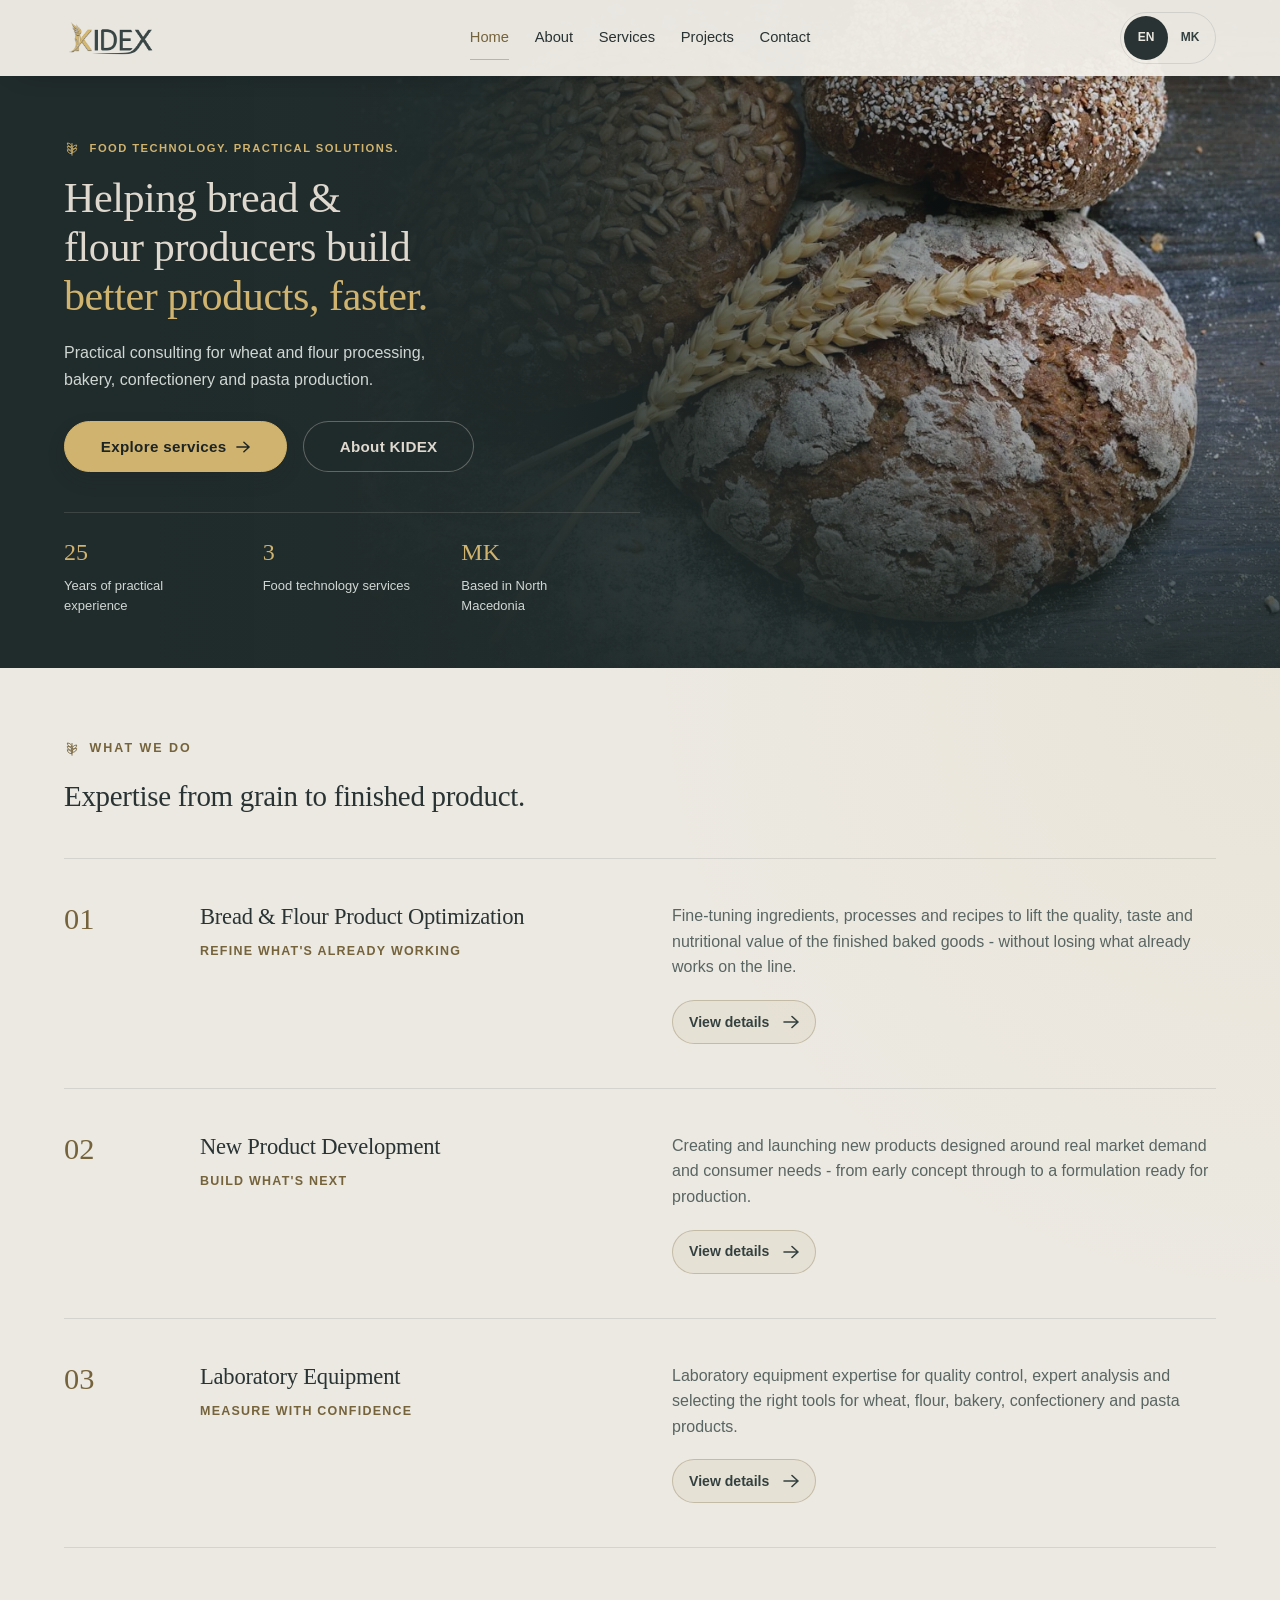
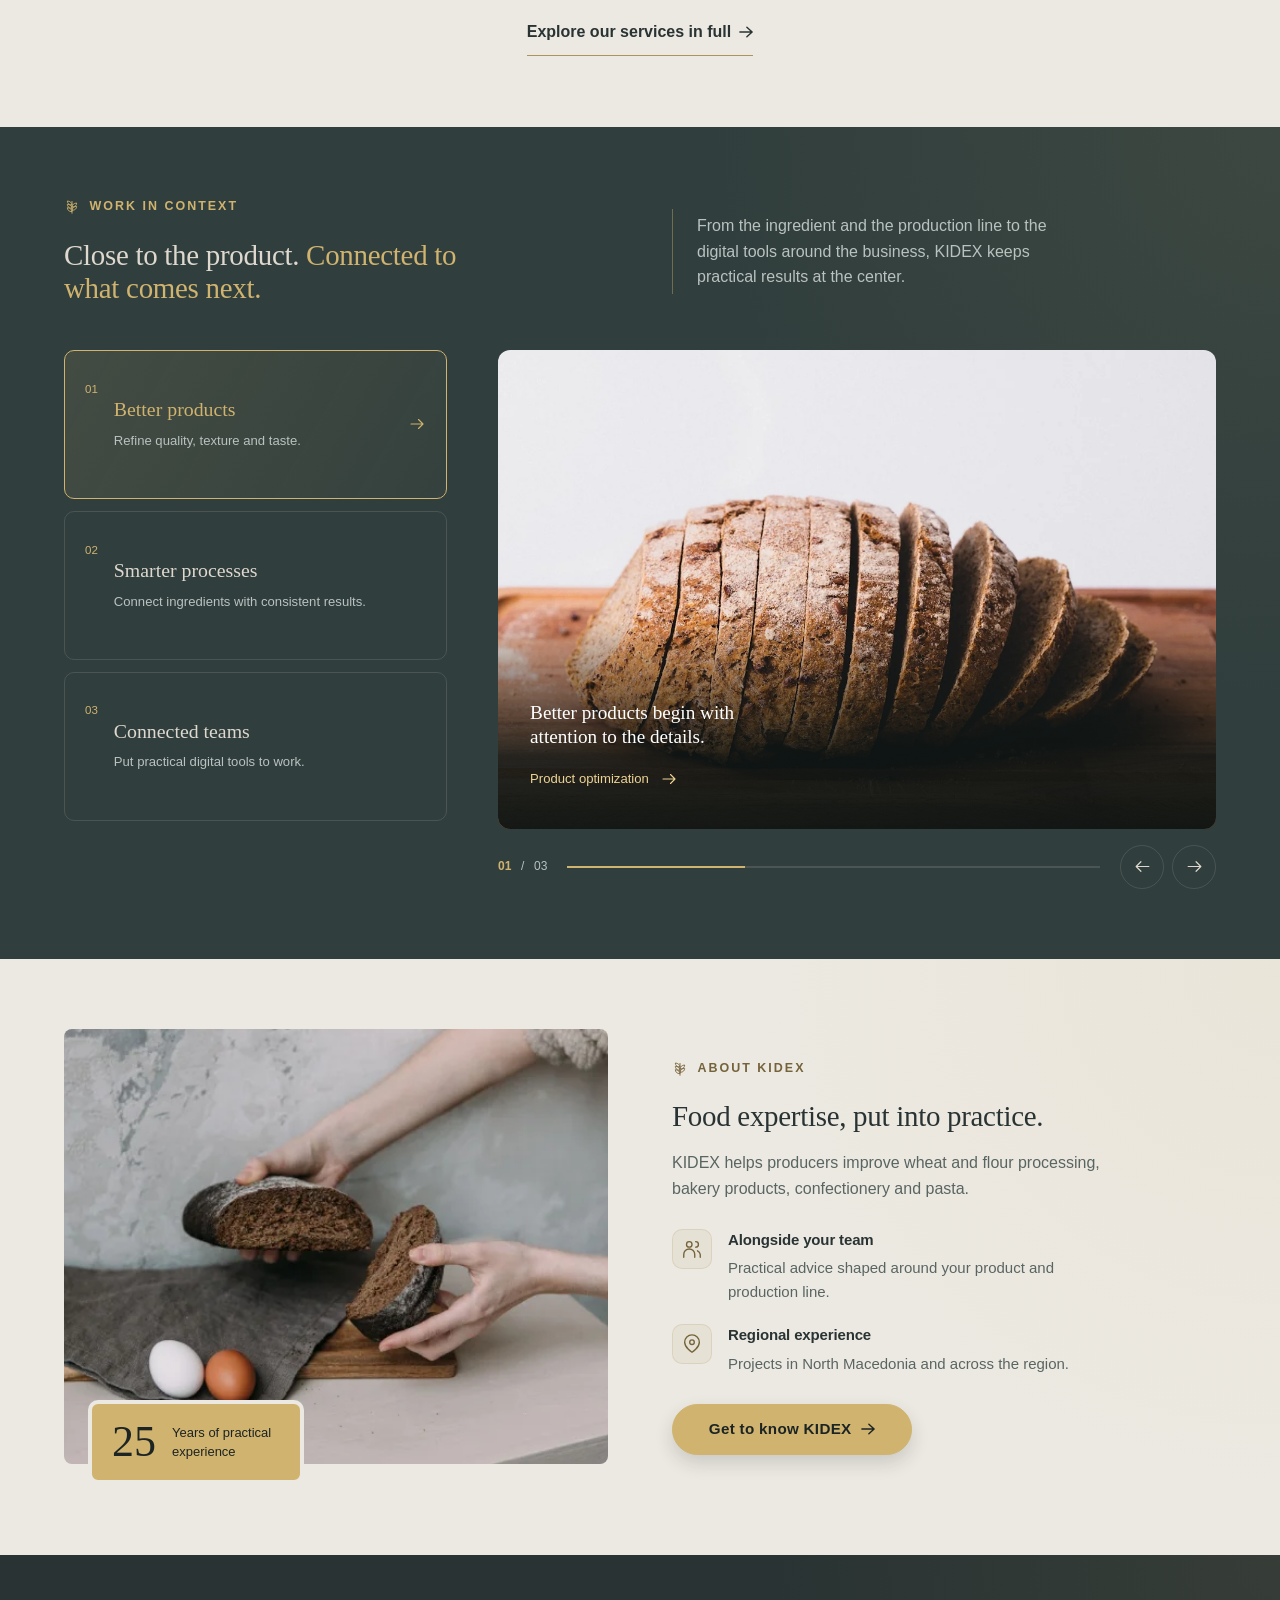
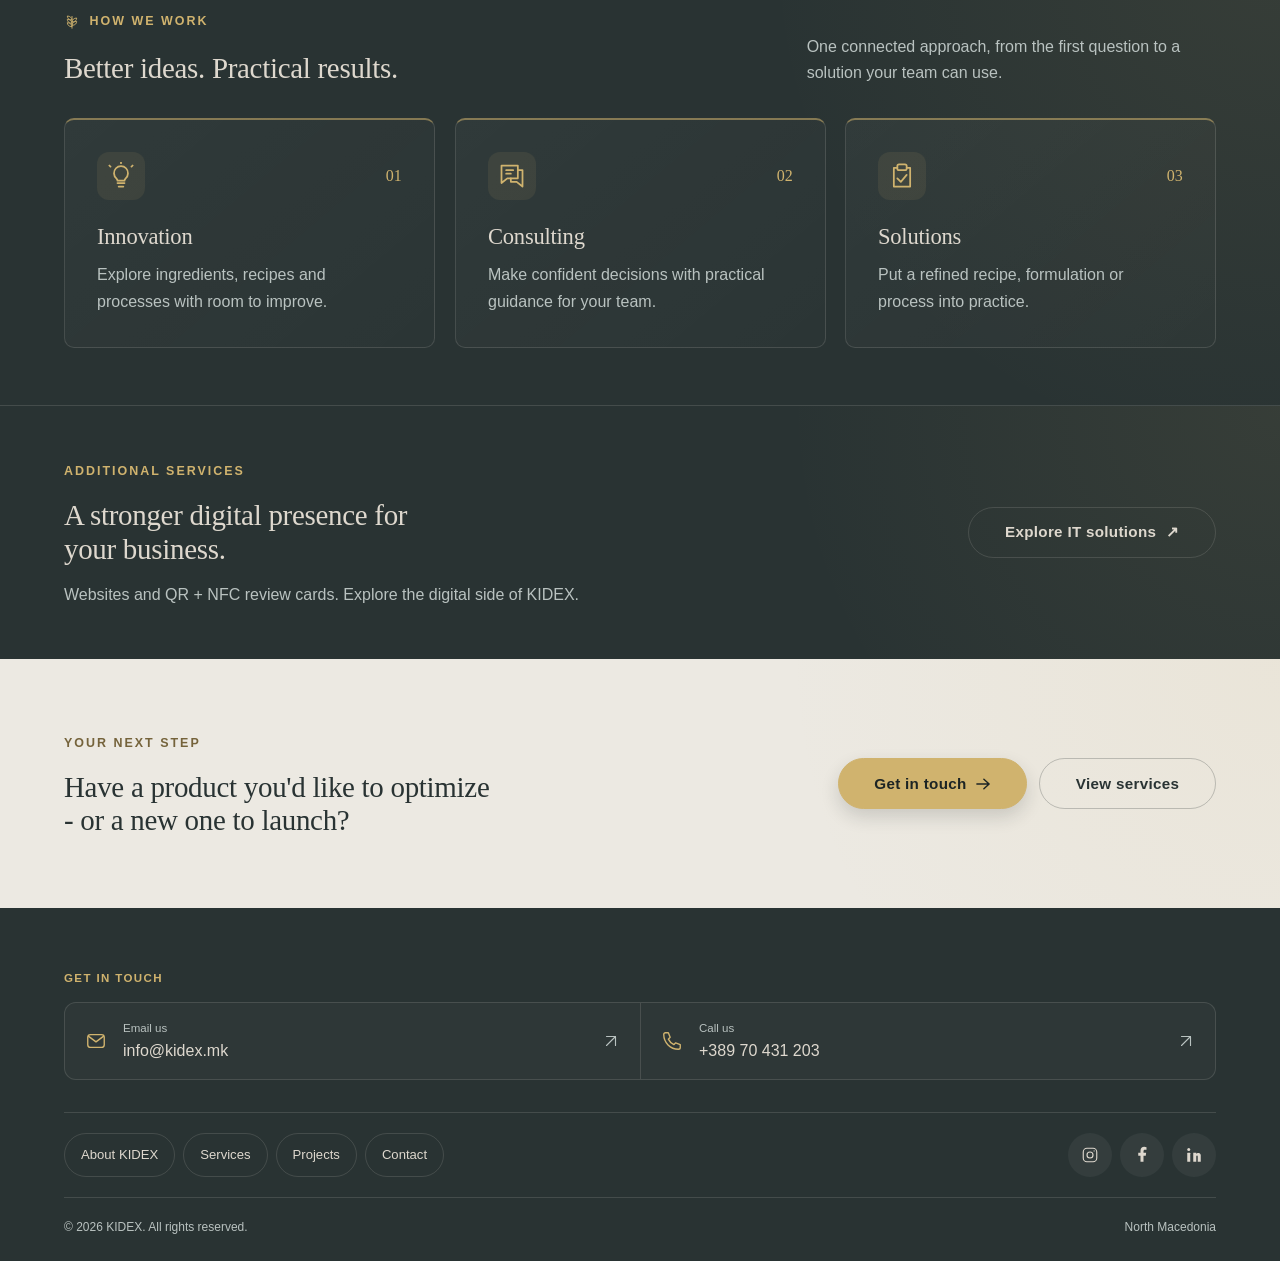
==== commit f16ff618: "Add projects page and build tools for project library - Created a new HTML page for the projects sec" ====
--- a/index.html
+++ b/index.html
@@ -5,13 +5,13 @@
     <!-- Document metadata: encoding, viewport, search snippets and social previews. -->
     <meta charset="utf-8">
     <meta content="width=device-width, initial-scale=1.0" name="viewport">
-    <title>KIDEX — Innovation, Consulting &amp; Solutions for Bread &amp; Flour Producers</title>
+    <title>KIDEX - Innovation, Consulting &amp; Solutions for Bread &amp; Flour Producers</title>
     <meta content="KIDEX provides consulting services across wheat and flour processing, bakery products, confectionery and pasta technology, backed by 25 years of practical experience." name="description">
     <meta content="#293333" name="theme-color">
     <!-- Open Graph -->
     <meta content="website" property="og:type">
     <meta content="KIDEX" property="og:site_name">
-    <meta content="KIDEX — Innovation, Consulting &amp; Solutions" property="og:title">
+    <meta content="KIDEX - Innovation, Consulting &amp; Solutions" property="og:title">
     <meta content="Bread and flour product optimization and new product development for producers who want to move faster and taste better." property="og:description">
     <meta content="https://kidex.mk/images/kidex-logo-horizontal.png" property="og:image">
     <meta content="https://kidex.mk/" property="og:url">
@@ -21,7 +21,7 @@
     <link href="favicon/favicon-192.png" rel="icon" sizes="192x192" type="image/png">
     <link href="https://fonts.googleapis.com" rel="preconnect">
     <link crossorigin="" href="https://fonts.gstatic.com" rel="preconnect">
-    <link href="css/style.css?v=42" rel="stylesheet">
+    <link href="css/style.css?v=43" rel="stylesheet">
     <!-- No-JavaScript fallback keeps navigation visible and offers direct contact links. -->
     <noscript><style>.hamburger { display:none !important; } .main-nav { display:flex !important; flex-wrap:wrap; gap:.8rem; } .site-header .container { display:flex; flex-wrap:wrap; padding-block:.75rem; } .main-nav { order:3; width:100%; justify-content:center; } #contact-form .form-field, #contact-form button, #contact-form .form-intro { display:none; } .hero, .page-hero { padding-top:11rem; }</style></noscript><link href="https://kidex.mk/" rel="canonical"><link href="https://kidex.mk/" hreflang="en" rel="alternate"><link href="https://kidex.mk/mk/" hreflang="mk" rel="alternate"><link href="https://kidex.mk/" hreflang="x-default" rel="alternate"><meta content="en_GB" property="og:locale"><meta content="mk_MK" property="og:locale:alternate"></head>
   <body class="page-index"><a class="skip-link" href="#main">Skip to content</a>
@@ -45,13 +45,14 @@
           <span></span><span></span><span></span>
         </button>
         <a aria-label="KIDEX home" class="brand" href="index.html">
-          <img alt="KIDEX — Innovation, Consulting, Solutions" height="210" src="images/kidex-logo-nav.png" width="560">
+          <img alt="KIDEX - Innovation, Consulting, Solutions" height="210" src="images/kidex-logo-nav.png" width="560">
         </a>
         <nav aria-label="Primary" class="main-nav">
           <a aria-current="page" href="index.html">Home</a>
           <a href="about.html">About</a>
           <a href="services.html">Services</a>
-          <a href="contact.html">Contact</a>
+          <a href="projects.html">Projects</a>
+            <a href="contact.html">Contact</a>
         </nav>
         <div class="nav-actions">
           <!-- Real language links work without JS; enhancement adds the compact mobile dropdown. -->
@@ -70,7 +71,8 @@
         <a aria-current="page" href="index.html">Home</a>
         <a href="about.html">About</a>
         <a href="services.html">Services</a>
-        <a href="contact.html">Contact</a>
+        <a href="projects.html">Projects</a>
+            <a href="contact.html">Contact</a>
       </nav>
       <a class="btn btn-outline" href="contact.html">Start a conversation <svg aria-hidden="true" focusable="false"><use href="#icon-arrow"></use></svg></a>
     </div>
@@ -115,7 +117,7 @@
               <span class="tag">Refine what's already working</span>
             </div>
             <div class="service-desc">
-              <p>Fine-tuning ingredients, processes and recipes to lift the quality, taste and nutritional value of the finished baked goods — without losing what already works on the line.</p>
+              <p>Fine-tuning ingredients, processes and recipes to lift the quality, taste and nutritional value of the finished baked goods - without losing what already works on the line.</p>
               <a class="service-link service-details-button" href="services.html#optimization">View details<svg aria-hidden="true" focusable="false" width="16" height="16"><use href="#icon-arrow"></use></svg></a>
             </div>
           </div>
@@ -126,7 +128,7 @@
               <span class="tag">Build what's next</span>
             </div>
             <div class="service-desc">
-              <p>Creating and launching new products designed around real market demand and consumer needs — from early concept through to a formulation ready for production.</p>
+              <p>Creating and launching new products designed around real market demand and consumer needs - from early concept through to a formulation ready for production.</p>
               <a class="service-link service-details-button" href="services.html#development">View details<svg aria-hidden="true" focusable="false" width="16" height="16"><use href="#icon-arrow"></use></svg></a>
             </div>
           </div>
@@ -247,12 +249,12 @@
           </div><a class="btn btn-outline" href="services.html#it-solutions">Explore IT solutions <span aria-hidden="true">↗</span></a>
         </div>
       </section>
-      <!-- Section: Have a product you'd like to optimize — or a new one to launch? -->
+      <!-- Section: Have a product you'd like to optimize - or a new one to launch? -->
       <section class="cta-band">
         <div class="container">
           <div class="cta-inner reveal">
             <div class="cta-copy"><span class="eyebrow">Your next step</span>
-              <h2>Have a product you'd like to optimize — or a new one to launch?</h2>
+              <h2>Have a product you'd like to optimize - or a new one to launch?</h2>
             </div>
             <div class="cta-actions">
               <a class="btn btn-primary" href="contact.html">Get in touch <svg aria-hidden="true" focusable="false"><use href="#icon-arrow"></use></svg></a>
@@ -287,6 +289,7 @@
           <nav class="footer-nav" aria-label="Footer navigation">
             <a href="about.html">About KIDEX</a>
             <a href="services.html">Services</a>
+            <a href="projects.html">Projects</a>
             <a href="contact.html">Contact</a>
           </nav>
           <!-- External social links use noopener when opening a new tab. -->
@@ -303,7 +306,7 @@
       </div>
     </footer>
     <!-- Loaded after markup: shared JS can query components without a DOM-ready listener. -->
-    <script src="js/script.js?v=9"></script>
+    <script src="js/script.js?v=10"></script>
 
 
 </body></html>
--- a/css/style.css
+++ b/css/style.css
@@ -1572,3 +1572,77 @@
   .about-hero h1 { font-size: var(--type-page-title); }
   .about-hero .eyebrow { font-size: .6875rem; }
 }
+
+/* ---------- Projects / public document library ---------- */
+/* Keep the fifth navigation item comfortable alongside the language control. */
+@media (min-width: 861px) and (max-width: 1280px) {
+  .site-header .nav-actions .desktop-only { display: none; }
+}
+.projects-hero { position: relative; overflow: hidden; }
+.projects-intro { display: grid; grid-template-columns: minmax(0, 1fr) auto; gap: var(--layout-gap); align-items: center; }
+.projects-intro h1 { max-width: 20ch; margin-block: 1rem 1.25rem; }
+.projects-intro p { max-width: 55ch; }
+.projects-emblem { width: 150px; height: 172px; border: 1px solid var(--bg-line-on-dark); border-radius: 8px; display: flex; flex-direction: column; align-items: center; justify-content: center; gap: 1rem; color: var(--gold); transform: rotate(6deg); background: rgba(255,255,255,.025); }
+.projects-emblem svg { width: 52px; height: 52px; }
+.projects-emblem span { font-size: .7rem; letter-spacing: .22em; }
+.projects-library-heading { display: flex; justify-content: space-between; align-items: end; gap: 1.5rem; margin-bottom: 2rem; }
+.projects-library-heading h2 { font-size: var(--type-section-title); }
+.projects-library-heading p { color: var(--text-muted); max-width: 44ch; font-size: .9375rem; }
+.project-grid { display: grid; grid-template-columns: repeat(2, minmax(0, 1fr)); gap: 2rem; align-items: stretch; }
+.project-card { min-width: 0; background: #f5f2eb; border: 1px solid var(--bg-line); border-radius: 12px; overflow: hidden; display: flex; flex-direction: column; }
+.project-cover { position: relative; display: flex; align-items: center; justify-content: center; min-height: 240px; aspect-ratio: 16 / 9; padding: 1.5rem; background: var(--charcoal-dark); overflow: hidden; }
+.project-cover > img { position: absolute; inset: 0; width: 100%; height: 100%; object-fit: cover; }
+.project-cover-label { position: absolute; right: 1rem; bottom: 1rem; padding: .2rem .6rem; border-radius: 4px; background: var(--charcoal-dark); color: var(--gold); font-size: .75rem; font-weight: 600; letter-spacing: .08em; }
+.project-paper { width: 75%; max-width: 350px; min-height: 200px; padding: 1.5rem; background: var(--bg-light); border-top: 3px solid var(--gold); border-radius: 3px; box-shadow: 10px 10px 0 rgba(208,179,110,.15); display: flex; flex-direction: column; gap: .5rem; transition: transform var(--dur-s) var(--ease); }
+.project-paper svg { width: 26px; height: 26px; color: var(--gold-text); }
+.project-paper > span { color: var(--text-muted); font-size: .65rem; letter-spacing: .06em; text-transform: uppercase; }
+.project-paper strong { color: var(--charcoal-dark); font-family: var(--font-display); font-weight: 500; font-size: 1.15rem; line-height: 1.3; }
+.project-paper .project-paper-brand { margin-top: auto; padding-top: .75rem; font-size: .65rem; color: var(--gold-text); }
+.project-cover:hover .project-paper { transform: translateY(-4px); }
+.project-card-body { display: flex; flex-direction: column; flex: 1; padding: clamp(1.25rem, 2.5vw, 2rem); }
+.project-meta { display: flex; flex-wrap: wrap; gap: .35rem 1rem; color: var(--text-muted); font-size: .8rem; margin-bottom: .8rem; }
+.project-card h3 { font-size: var(--type-card-title); margin-bottom: .8rem; }
+.project-card-body > p { font-size: .9375rem; color: var(--text-muted); margin-bottom: 1.25rem; }
+.project-role { border-left: 2px solid var(--gold); padding-left: .8rem; margin-bottom: 1.5rem; }
+.project-role dt { font-size: .75rem; color: var(--text-muted); }
+.project-role dd { font-size: .9375rem; font-weight: 500; }
+.project-preview-link { align-self: start; margin-top: auto; font-size: .875rem; max-width: 100%; white-space: normal; }
+.page-projects .btn-dark { background: var(--charcoal-dark); color: #f2eee7; border: 1px solid var(--charcoal-dark); }
+.page-projects .btn-dark:hover { background: var(--charcoal); border-color: var(--charcoal); }
+.page-projects .btn-dark svg { color: var(--gold); }
+.project-preview-link svg { width: 20px; height: 20px; flex-shrink: 0; }
+.project-downloads { margin-top: 1.25rem; border-top: 1px solid var(--bg-line); }
+.project-download { display: flex; gap: .65rem; align-items: center; min-height: 48px; padding-block: .75rem; font-size: .8125rem; font-weight: 500; }
+.project-download + .project-download { border-top: 1px solid var(--bg-line); }
+.project-download span { margin-left: auto; white-space: nowrap; color: var(--text-muted); font-weight: 400; font-size: .75rem; }
+.project-download svg { width: 18px; height: 18px; flex-shrink: 0; }
+.project-download:hover { color: var(--gold-text); }
+.projects-empty { border: 1px solid var(--bg-line); border-radius: 12px; padding: clamp(2rem, 5vw, 4rem); text-align: center; background: #f5f2eb; }
+.projects-empty > svg { width: 44px; height: 44px; color: var(--gold-text); margin: 0 auto 1.25rem; }
+.projects-empty h3 { font-size: var(--type-card-title); }
+.projects-empty p { color: var(--text-muted); margin: 1rem auto 1.5rem; max-width: 48ch; }
+.projects-empty .btn { white-space: normal; }
+/* Native dialog handles focus containment; the frame is created only when opened. */
+body.project-preview-open { overflow: hidden; }
+.project-dialog { width: min(1100px, calc(100% - 2rem)); max-width: none; height: min(900px, calc(100dvh - 2rem)); max-height: calc(100dvh - 2rem); padding: 0; border: 1px solid var(--bg-line); border-radius: 12px; background: var(--bg-light); color: var(--text-body); margin: auto; }
+.project-dialog[open] { display: flex; flex-direction: column; }
+.project-dialog::backdrop { background: rgba(15,22,22,.78); }
+.project-dialog-bar { display: flex; align-items: center; gap: 1rem; padding: 1rem 1.25rem .5rem; }
+.project-dialog-bar h2 { font-size: 1.125rem; flex: 1; }
+.project-dialog-close { border: 1px solid var(--bg-line); border-radius: 50%; background: transparent; display: grid; place-items: center; width: 44px; height: 44px; flex-shrink: 0; }
+.project-dialog-close svg { width: 22px; height: 22px; }
+.project-dialog-tools { display: flex; flex-wrap: wrap; gap: .5rem 1.5rem; padding-inline: 1.25rem; }
+.project-dialog-tools a { min-height: 44px; display: inline-flex; align-items: center; font-size: .8125rem; text-decoration: underline; text-underline-offset: 4px; }
+.project-dialog-help { font-size: .75rem; color: var(--text-muted); max-width: none; padding: 0 1.25rem 1rem; }
+.project-document-frame { flex: 1; min-height: 100px; background: #ddd; }
+.project-document-frame iframe { width: 100%; height: 100%; border: 0; display: block; }
+@media (max-width: 620px) {
+  .projects-intro { display: block; }
+  .projects-emblem { display: none; }
+  .projects-library-heading { display: block; }
+  .projects-library-heading p { margin-top: .75rem; }
+  .project-grid { grid-template-columns: 1fr; gap: 1.5rem; }
+  .project-cover { min-height: 225px; }
+  .project-paper { width: 85%; }
+  .project-dialog { width: calc(100% - 1rem); height: calc(100dvh - 1rem); max-height: calc(100dvh - 1rem); }
+}
